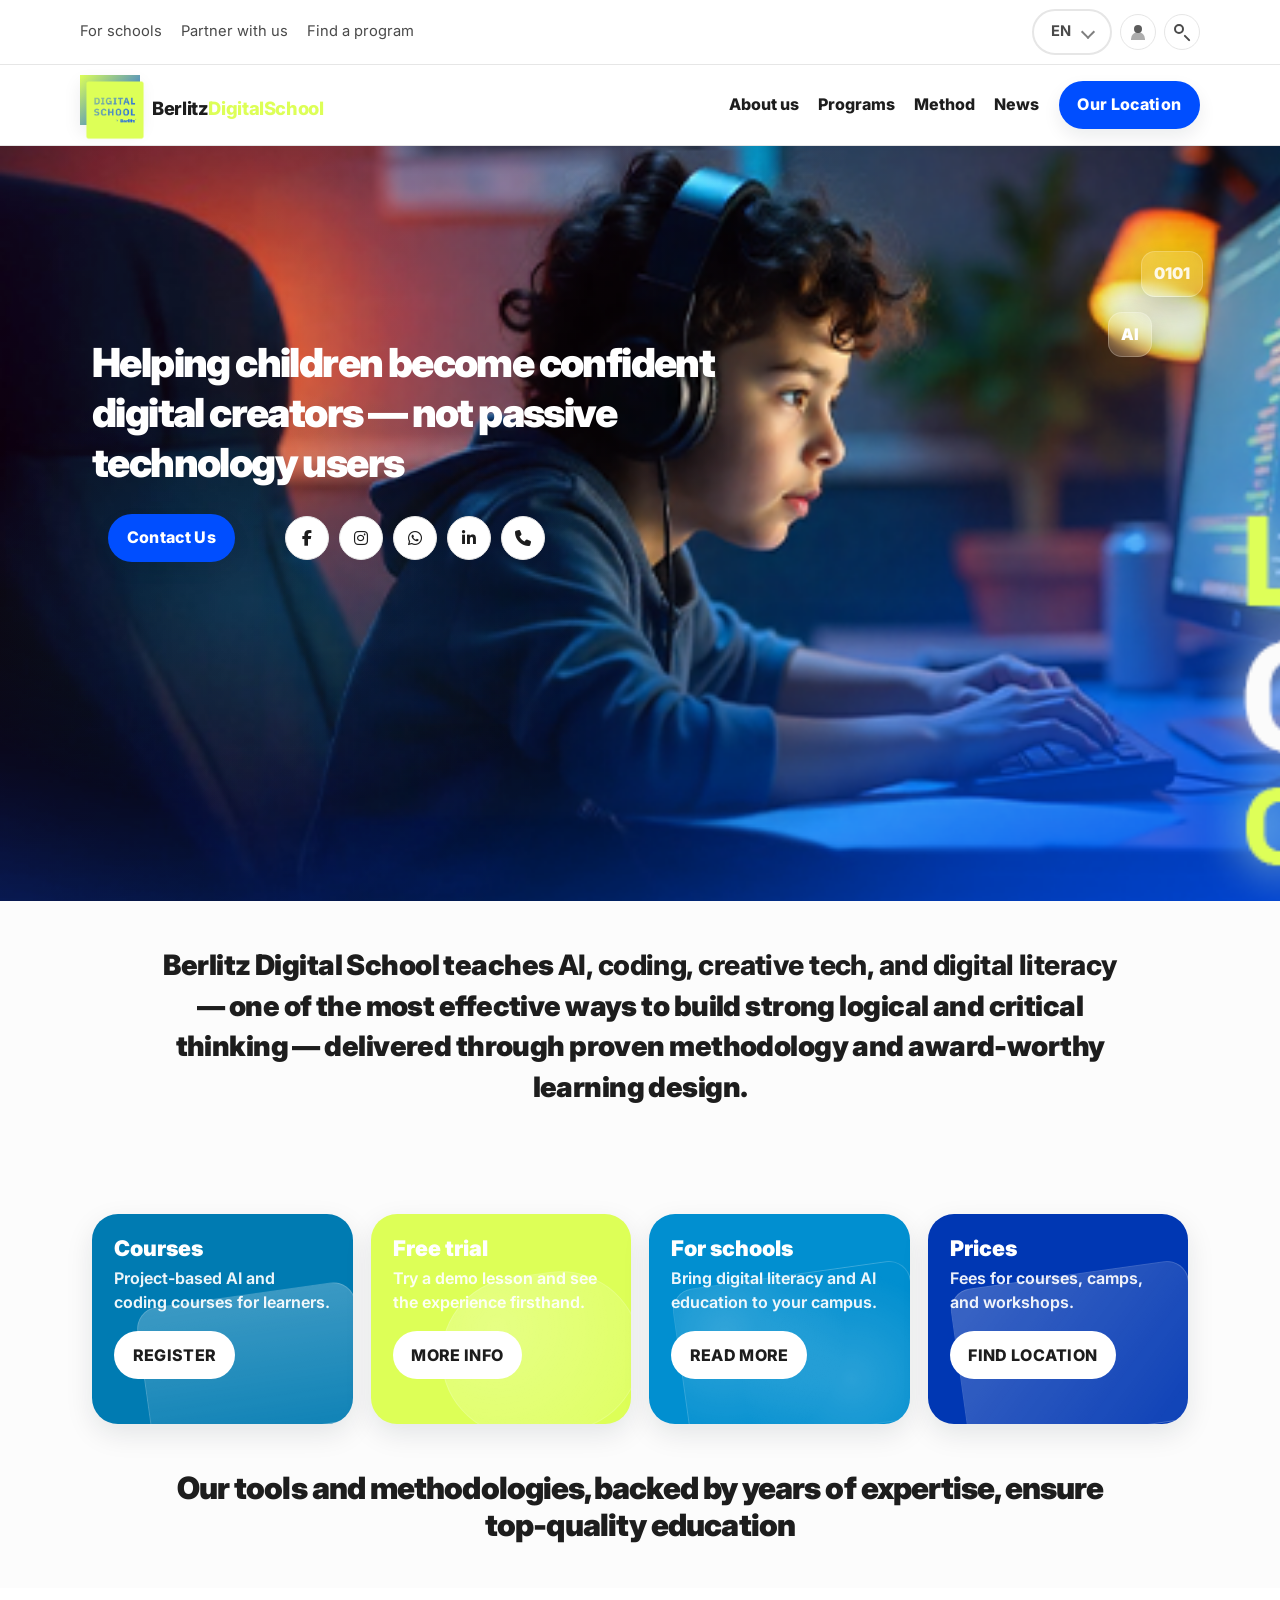
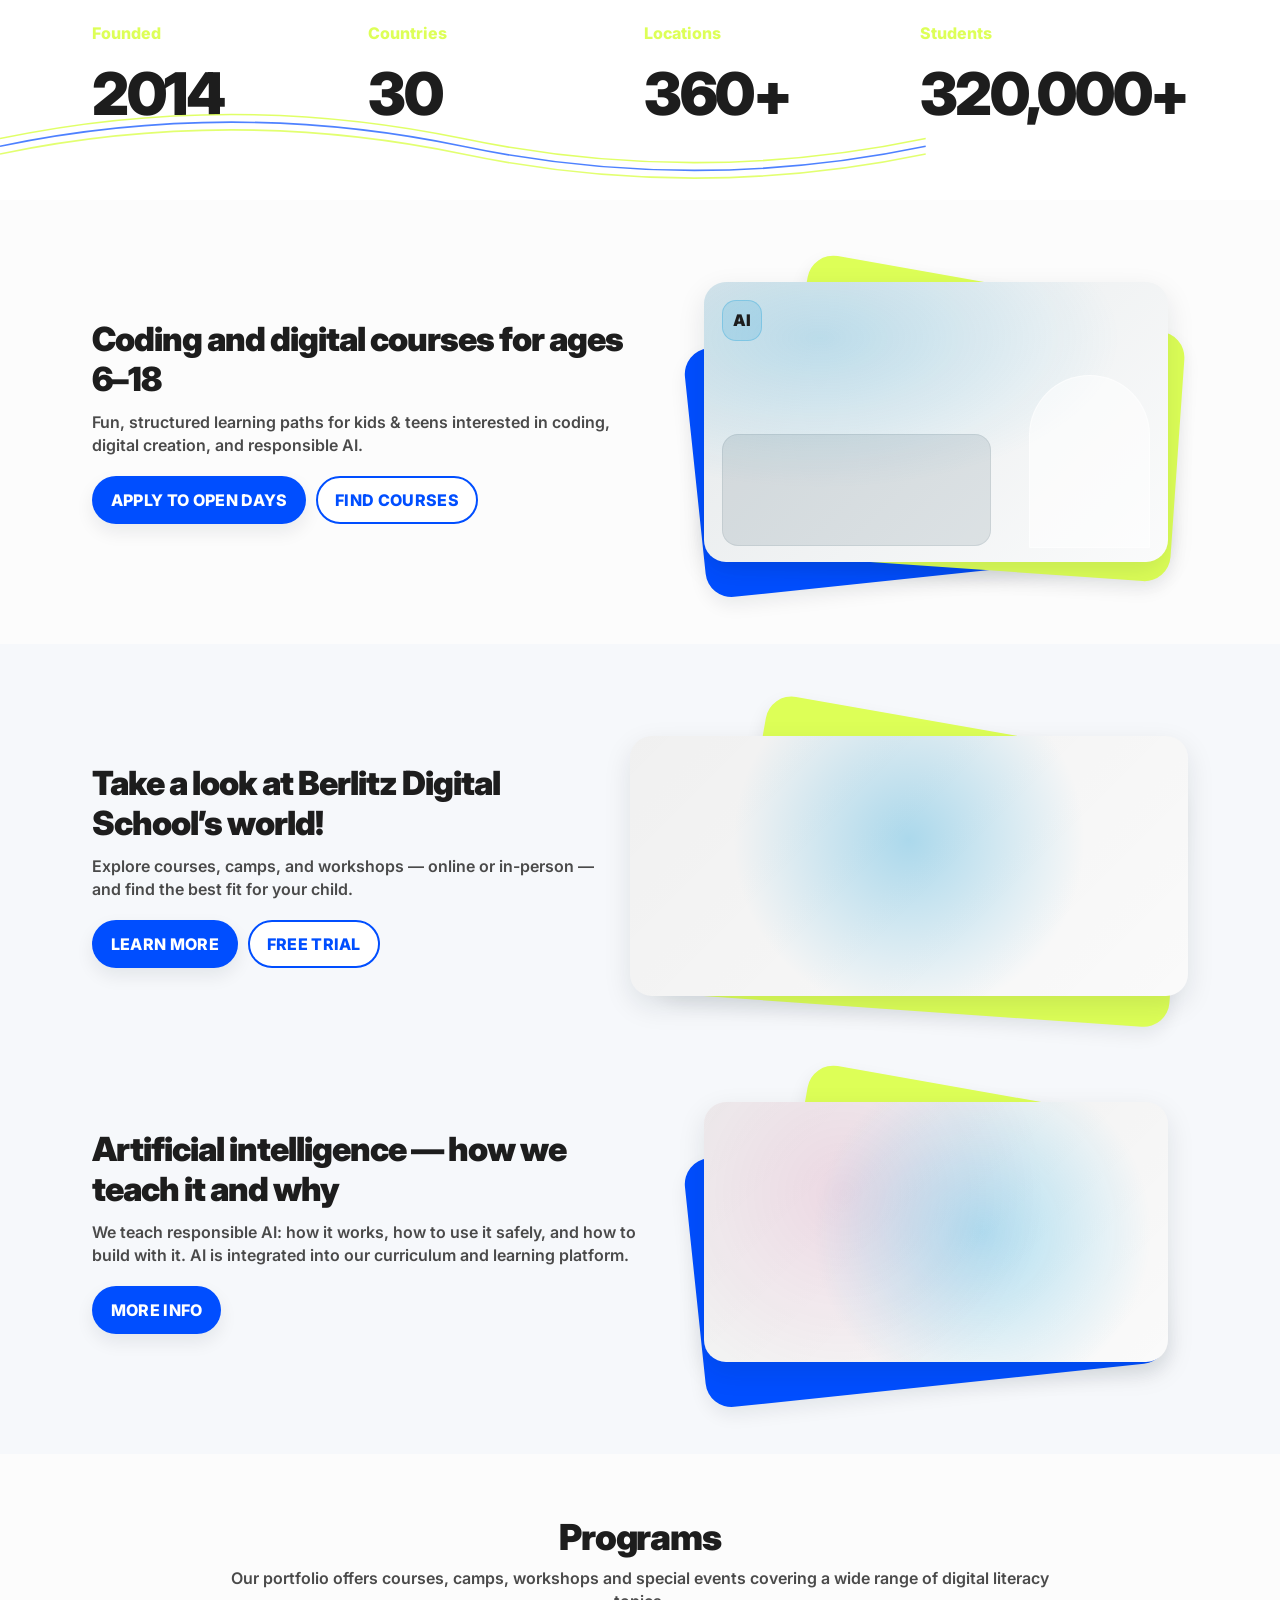
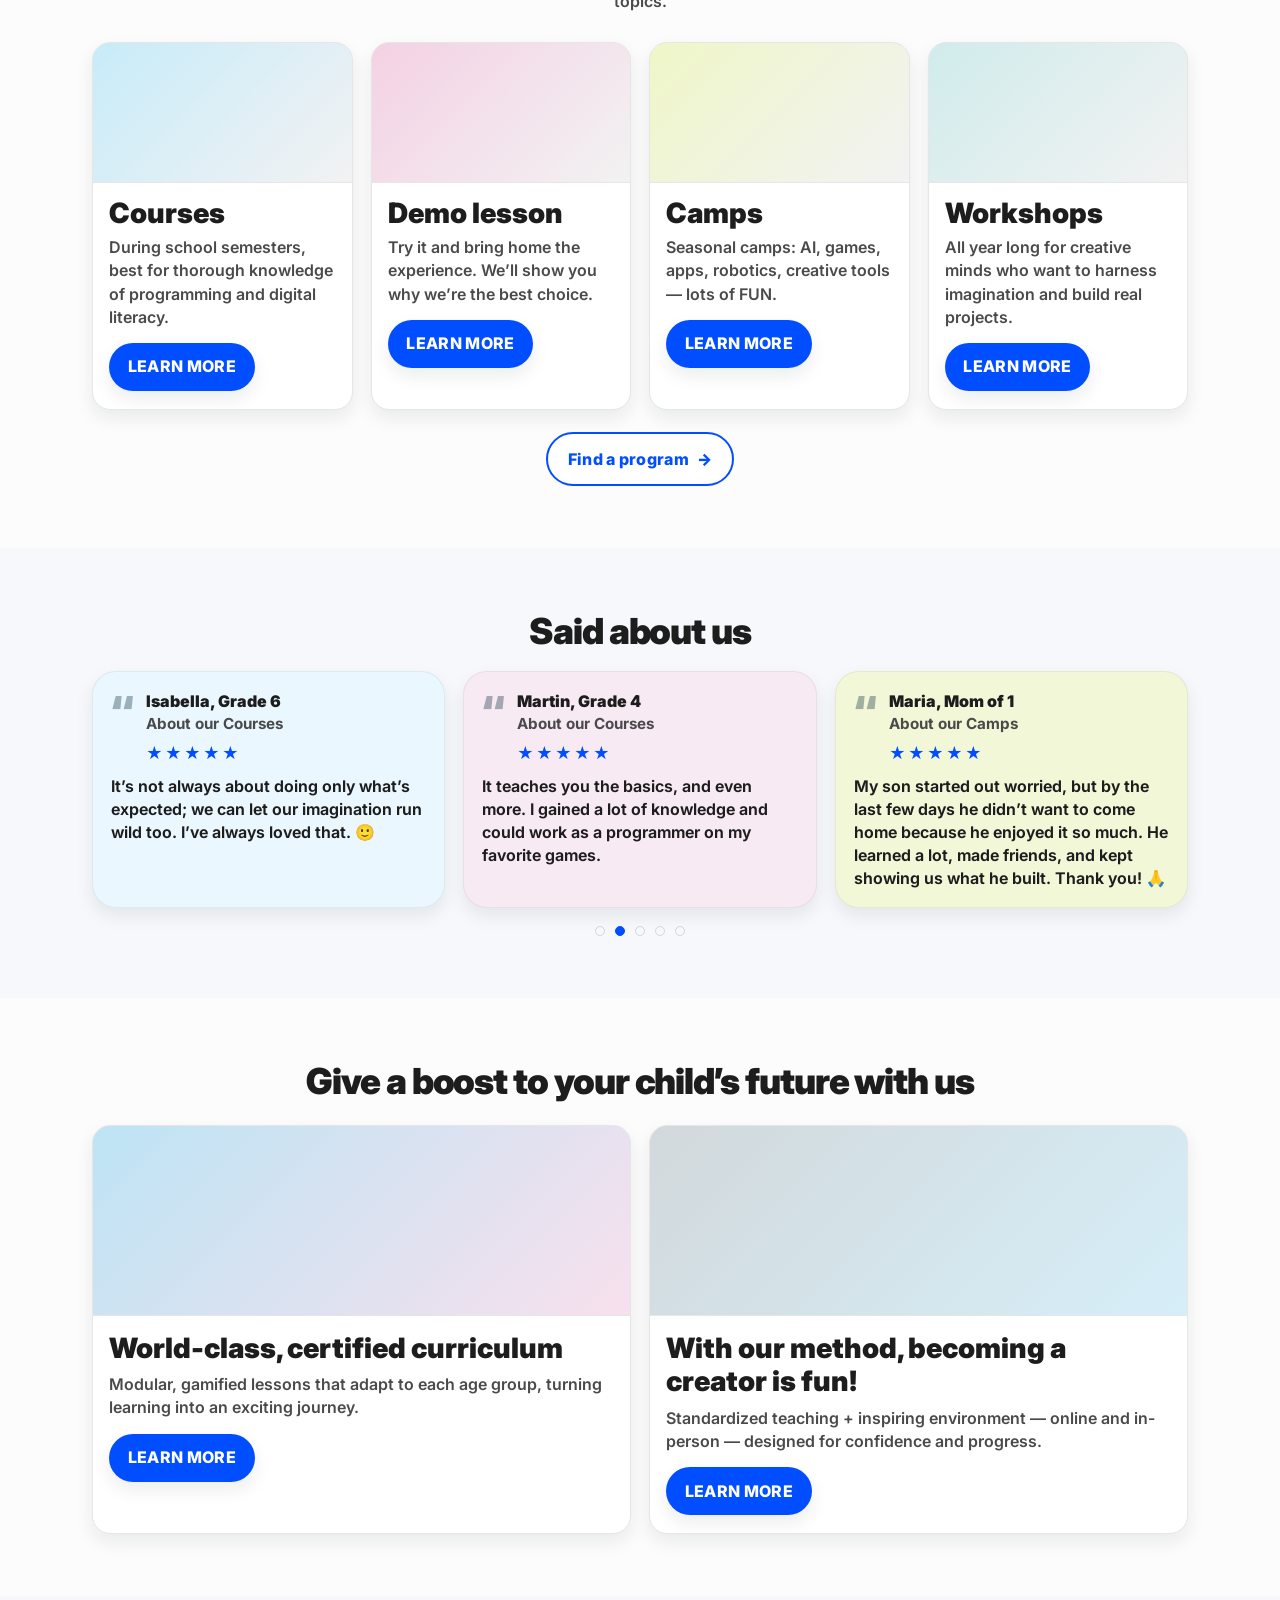
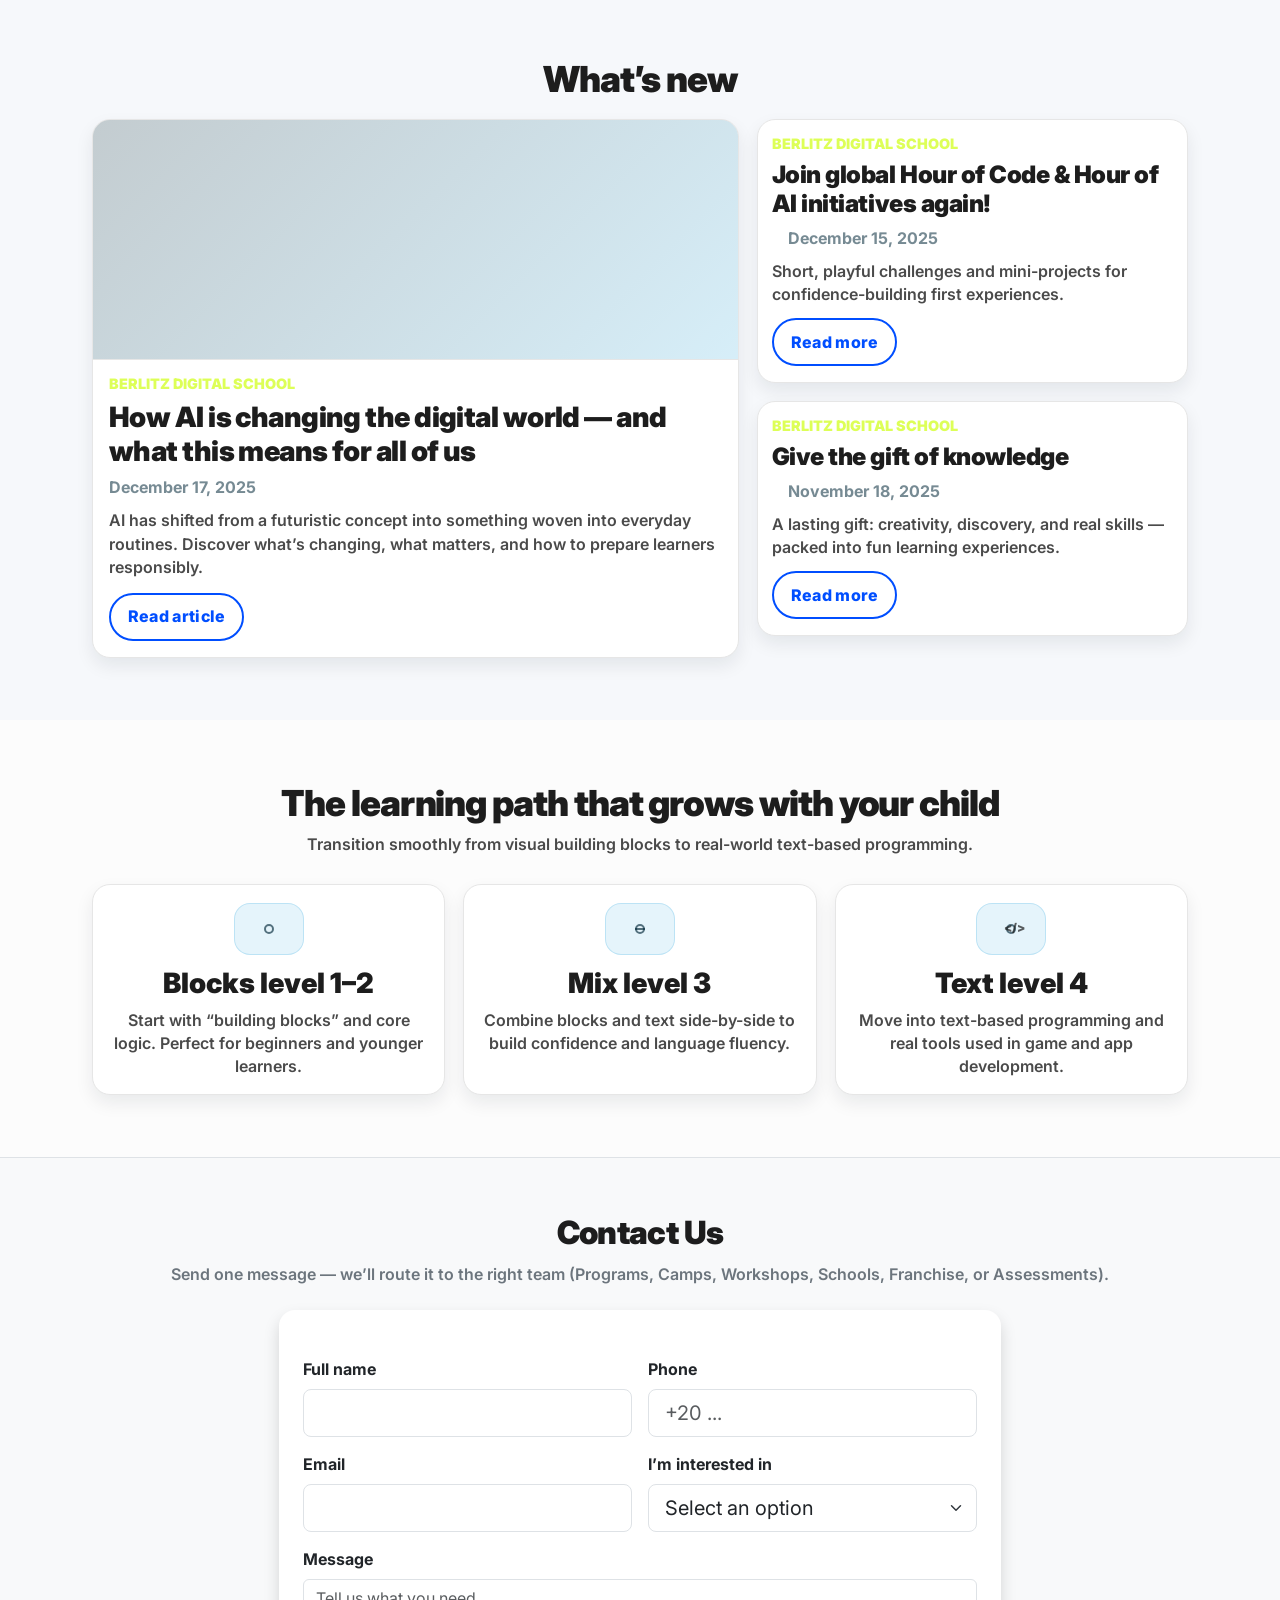
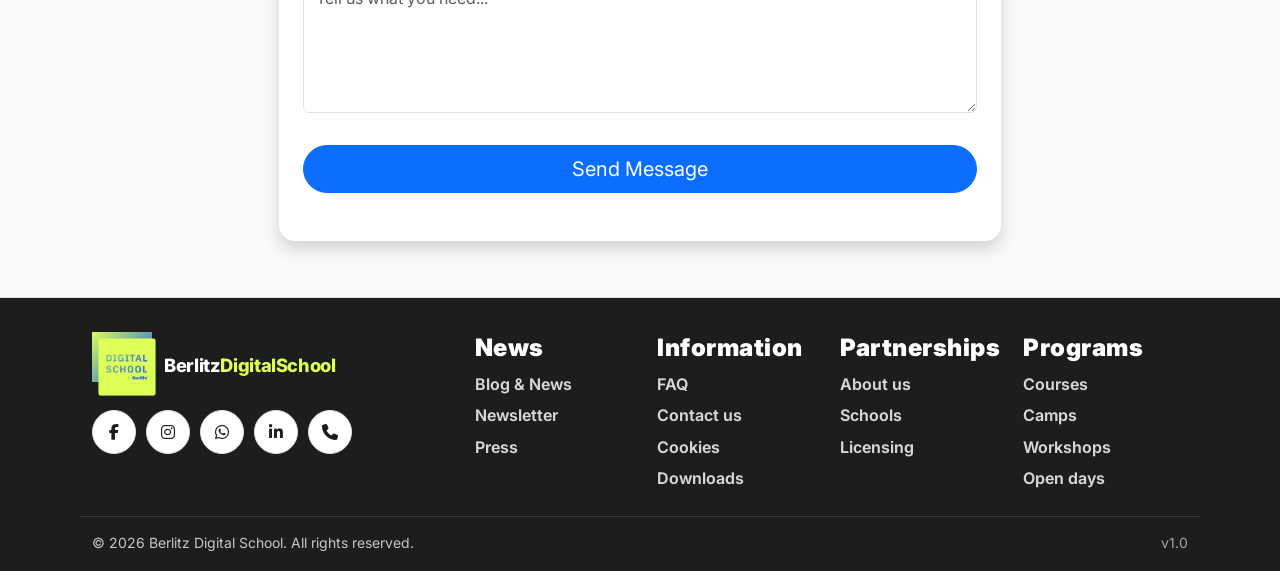
==== index.html @ 29db498a "intial files first release" ====
<!doctype html>
<html lang="en">

  <head>
    <meta charset="utf-8" />
    <meta name="viewport" content="width=device-width, initial-scale=1" />
    <title>Berlitz Digital School</title>
    <meta name="description"
      content="Berlitz Digital School — build future-ready digital skills with confidence." />
    <link rel="shortcut icon"
      href="media/images/Berlitz_DigitalSchool_Franchise_Logo_Yellow_Cutout_RGB.png"
      type="image/x-icon">
    <!-- Optional font (swap/remove if you use your own brand font) -->
    <link rel="preconnect" href="https://fonts.googleapis.com">
    <link rel="preconnect" href="https://fonts.gstatic.com" crossorigin>
    <link
      href="https://fonts.googleapis.com/css2?family=Inter:wght@400;600;700;800;900&display=swap"
      rel="stylesheet">
    <link rel="stylesheet" href="css/bootstrap.min.css">
    <link rel="stylesheet" href="css/all.min.css" />
    <link rel="stylesheet" href="css/styles.css" />
  </head>

  <body>
    <!-- Top utility bar -->
    <div class="topbar">
      <div class="container topbar__inner">
        <div class="topbar__left">
          <a href="#" class="topbar__link">For schools</a>
          <a href="#" class="topbar__link">Partner with us</a>
          <a href="#" class="topbar__link">Find a program</a>
        </div>

        <div class="topbar__right">
          <button class="pill pill--ghost" type="button"
            aria-label="Select language">
            EN
            <span class="chev" aria-hidden="true"></span>
          </button>
          <a class="topbar__icon" href="#" aria-label="Account">
            <span class="icon icon-user" aria-hidden="true"></span>
          </a>
          <a class="topbar__icon" href="#" aria-label="Search">
            <span class="icon icon-search" aria-hidden="true"></span>
          </a>
        </div>
      </div>
    </div>

    <!-- Main header -->
    <header class="header">
      <div class="container header__inner">
        <a class="brand" href="#" aria-label="Berlitz Digital School Home">
          <span class="brand__mark" aria-hidden="true"> <img
              src="media/images/Berlitz_DigitalSchool_Franchise_Logo_Yellow_Cutout_RGB.png"
              alt></span>
          <h1> <span class="brand__name">Berlitz<span
                class="brand__name--accent">DigitalSchool</span></span></h1>
        </a>

        <!-- Mobile nav toggle (CSS-only) -->
        <input class="nav-toggle" type="checkbox" id="nav-toggle" />
        <label class="nav-burger" for="nav-toggle" aria-label="Open menu">
          <span></span><span></span><span></span>
        </label>

        <nav class="nav" aria-label="Primary navigation">
          <a class="nav__link" href="#about">About us</a>
          <a class="nav__link" href="#programs">Programs</a>
          <a class="nav__link" href="#method">Method</a>
          <a class="nav__link" href="#news">News</a>
          <a class="pill pill--primary" target="_blank"
            href="https://maps.app.goo.gl/1vDeKZDfzDRsUp1y6">Our Location</a>
        </nav>
      </div>
    </header>

    <main>
      <!-- Hero -->
      <section class="hero" id="top">
        <div class="container hero__inner ">
          <div class="hero__content py-lg-4">
            <h2 class="hero__title mt-lg-5">Helping children become confident digital
              creators — not passive technology users</h2>
            <div class="d-flex align-items-center p-3">

              <div class="hero-contact__right ">
                <a class="pill pill--primary" href="#contact"
                  id="contactBtn">Contact Us</a>

                <div class="hero-contact__social m-0" aria-label="Social links">

                  <a class="social-btn"
                    href="https://www.facebook.com/dsbyberlitz" target="_blank"
                    rel="noopener"
                    aria-label="Facebook">
                    <i class="fa-brands fa-facebook-f" aria-hidden="true"></i>
                  </a>

                  <a class="social-btn"
                    href="https://www.instagram.com/dsbyberlitz" target="_blank"
                    rel="noopener"
                    aria-label="Instagram">
                    <i class="fa-brands fa-instagram" aria-hidden="true"></i>
                  </a>

                  <a class="social-btn" href="https://wa.me/#" target="_blank"
                    rel="noopener" aria-label="WhatsApp">
                    <i class="fa-brands fa-whatsapp" aria-hidden="true"></i>
                  </a>

                  <a class="social-btn"
                    href="https://www.linkedin.com/company/digital-school-by-berlitz"
                    target="_blank"
                    rel="noopener" aria-label="LinkedIn">
                    <i class="fa-brands fa-linkedin-in" aria-hidden="true"></i>
                  </a>

                  <a class="social-btn" href="tel:#" target="_blank"
                    rel="noopener" aria-label="phone">
                    <i class="fa-solid fa-phone" aria-hidden="true"></i>
                  </a>
                </div>

              </div>
            </div>
          </div>

        </div>
      </div>

      <!-- Decorative floating badges (optional) -->
      <div class="hero__badge hero__badge--one" aria-hidden="true">AI</div>
      <div class="hero__badge hero__badge--two" aria-hidden="true">0101</div>
    </section>

    <!-- Intro statement -->
    <section class="section section--tight">
      <div class="container">
        <p class="lead">
          Berlitz Digital School teaches <strong>AI, coding, creative tech,
            and digital literacy</strong> —
          one of the most effective ways to build strong logical and critical
          thinking —
          delivered through proven methodology and award-worthy learning
          design.
        </p>
      </div>
    </section>

    <!-- 4 CTA cards -->
    <section class="section section--tight">
      <div class="container">
        <div class="cta-grid">
          <article class="cta-card cta-card--blue">
            <h3>Courses</h3>
            <p>Project-based AI and coding courses for learners.</p>
            <a class="pill pill--white" href="#">REGISTER</a>
            <div class="cta-card__art" aria-hidden="true">
              <div class="art art--laptop"></div>
            </div>
          </article>

          <article class="cta-card cta-card--magenta">
            <h3>Free trial</h3>
            <p>Try a demo lesson and see the experience firsthand.</p>
            <a class="pill pill--white" href="#">MORE INFO</a>
            <div class="cta-card__art" aria-hidden="true">
              <div class="art art--spark"></div>
            </div>
          </article>

          <article class="cta-card cta-card--cyan">
            <h3>For schools</h3>
            <p>Bring digital literacy and AI education to your campus.</p>
            <a class="pill pill--white" href="#">READ MORE</a>
            <div class="cta-card__art" aria-hidden="true">
              <div class="art art--map"></div>
            </div>
          </article>

          <article class="cta-card cta-card--teal">
            <h3>Prices</h3>
            <p>Fees for courses, camps, and workshops.</p>
            <a class="pill pill--white" href="#">FIND LOCATION</a>
            <div class="cta-card__art" aria-hidden="true">
              <div class="art art--money"></div>
            </div>
          </article>
        </div>

        <h2 class="section-title">
          Our tools and methodologies, backed by years of expertise,
          ensure top-quality education
        </h2>
      </div>
    </section>

    <!-- Stats -->
    <section class="stats">
      <div class="container stats__inner">
        <div class="stat">
          <div class="stat__label">Founded</div>
          <div class="stat__value">2014</div>
        </div>
        <div class="stat">
          <div class="stat__label">Countries</div>
          <div class="stat__value">30</div>
        </div>
        <div class="stat">
          <div class="stat__label">Locations</div>
          <div class="stat__value">360+</div>
        </div>
        <div class="stat">
          <div class="stat__label">Students</div>
          <div class="stat__value">320,000+</div>
        </div>
      </div>

      <!-- Decorative wave line -->
      <svg class="stats__wave" viewBox="0 0 1440 140" preserveAspectRatio="none"
        aria-hidden="true">
        <path d="M0,60 C240,10 480,10 720,60 C960,110 1200,110 1440,60" />
        <path d="M0,72 C240,22 480,22 720,72 C960,122 1200,122 1440,72" />
        <path d="M0,84 C240,34 480,34 720,84 C960,134 1200,134 1440,84" />
      </svg>
    </section>

    <!-- Feature 1 -->
    <section class="section">
      <div class="container split" id="about">
        <div class="split__text">
          <h2>Coding and digital courses for ages 6–18</h2>
          <p>
            Fun, structured learning paths for kids & teens interested in
            coding, digital creation,
            and responsible AI.
          </p>
          <div class="btn-row">
            <a class="pill pill--primary" href="#">APPLY TO OPEN DAYS</a>
            <a class="pill pill--outline" href="#">FIND COURSES</a>
          </div>
        </div>

        <div class="split__media">
          <div class="shape-stack">
            <div class="shape shape--a"></div>
            <div class="shape shape--b"></div>
            <div class="shape shape--c"></div>
            <div class="media-card">
              <div class="media-card__mock">
                <div class="mock__tag">AI</div>
                <div class="mock__screen"></div>
                <div class="mock__person"></div>
              </div>
            </div>
          </div>
        </div>
      </div>
    </section>

    <!-- Feature 2 -->
    <section class="section section--alt">
      <div class="container split split--reverse">
        <div class="split__text">
          <h2>Take a look at Berlitz Digital School’s world!</h2>
          <p>
            Explore courses, camps, and workshops — online or in-person — and
            find the best fit for your
            child.
          </p>
          <div class="btn-row">
            <a class="pill pill--primary" href="#">LEARN MORE</a>
            <a class="pill pill--outline" href="#">FREE TRIAL</a>
          </div>
        </div>

        <div class="split__media">
          <div class="shape-stack">
            <div class="shape shape--b"></div>
            <div class="shape shape--c"></div>
            <div class="media-card media-card--wide">
              <div class="media-card__mock media-card__mock--globe"></div>
            </div>
          </div>
        </div>
      </div>

      <div class="container split split--gap">
        <div class="split__text">
          <h2>Artificial intelligence — how we teach it and why</h2>
          <p>
            We teach responsible AI: how it works, how to use it safely, and
            how to build with it.
            AI is integrated into our curriculum and learning platform.
          </p>
          <a class="pill pill--primary" href="#">MORE INFO</a>
        </div>

        <div class="split__media">
          <div class="shape-stack">
            <div class="shape shape--a"></div>
            <div class="shape shape--c"></div>
            <div class="media-card">
              <div class="media-card__mock media-card__mock--chip"></div>
            </div>
          </div>
        </div>
      </div>
    </section>

    <!-- Programs -->
    <section class="section" id="programs">
      <div class="container">
        <h2 class="center-title">Programs</h2>
        <p class="center-subtitle">
          Our portfolio offers courses, camps, workshops and special events
          covering a wide range of digital
          literacy topics.
        </p>

        <div class="program-grid">
          <article class="program-card">
            <div class="program-card__img program-card__img--courses"
              aria-hidden="true"></div>
            <h3>Courses</h3>
            <p>During school semesters, best for thorough knowledge of
              programming and digital literacy.</p>
            <a class="pill pill--primary" href="#">LEARN MORE</a>
          </article>

          <article class="program-card">
            <div class="program-card__img program-card__img--demo"
              aria-hidden="true"></div>
            <h3>Demo lesson</h3>
            <p>Try it and bring home the experience. We’ll show you why we’re
              the best choice.</p>
            <a class="pill pill--primary" href="#">LEARN MORE</a>
          </article>

          <article class="program-card">
            <div class="program-card__img program-card__img--camps"
              aria-hidden="true"></div>
            <h3>Camps</h3>
            <p>Seasonal camps: AI, games, apps, robotics, creative tools —
              lots of FUN.</p>
            <a class="pill pill--primary" href="#">LEARN MORE</a>
          </article>

          <article class="program-card">
            <div class="program-card__img program-card__img--workshops"
              aria-hidden="true"></div>
            <h3>Workshops</h3>
            <p>All year long for creative minds who want to harness
              imagination and build real projects.</p>
            <a class="pill pill--primary" href="#">LEARN MORE</a>
          </article>
        </div>

        <div class="center-actions">
          <a class="pill pill--outline pill--lg" href="#">Find a program <span
              class="arrow"
              aria-hidden="true">→</span></a>
        </div>
      </div>
    </section>

    <!-- Testimonials -->
    <section class="section section--alt">
      <div class="container">
        <h2 class="center-title">Said about us</h2>

        <div class="testimonial-grid">
          <article class="testimonial testimonial--sky">
            <div class="testimonial__top">
              <div class="quote" aria-hidden="true">“</div>
              <div>
                <div class="testimonial__name">Isabella, Grade 6</div>
                <div class="testimonial__meta">About our Courses</div>
                <div class="stars" aria-label="5 out of 5 stars">
                  ★★★★★
                </div>
              </div>
            </div>
            <p>
              It’s not always about doing only what’s expected; we can let our
              imagination run wild too.
              I’ve always loved that. 🙂
            </p>
          </article>

          <article class="testimonial testimonial--pink">
            <div class="testimonial__top">
              <div class="quote" aria-hidden="true">“</div>
              <div>
                <div class="testimonial__name">Martin, Grade 4</div>
                <div class="testimonial__meta">About our Courses</div>
                <div class="stars" aria-label="5 out of 5 stars">
                  ★★★★★
                </div>
              </div>
            </div>
            <p>
              It teaches you the basics, and even more. I gained a lot of
              knowledge and could work as a
              programmer
              on my favorite games.
            </p>
          </article>

          <article class="testimonial testimonial--lime">
            <div class="testimonial__top">
              <div class="quote" aria-hidden="true">“</div>
              <div>
                <div class="testimonial__name">Maria, Mom of 1</div>
                <div class="testimonial__meta">About our Camps</div>
                <div class="stars" aria-label="5 out of 5 stars">
                  ★★★★★
                </div>
              </div>
            </div>
            <p>
              My son started out worried, but by the last few days he didn’t
              want to come home because he
              enjoyed it so much.
              He learned a lot, made friends, and kept showing us what he
              built. Thank you! 🙏
            </p>
          </article>
        </div>

        <div class="dots" aria-hidden="true">
          <span></span><span
            class="is-active"></span><span></span><span></span><span></span>
        </div>
      </div>
    </section>

    <!-- Boost section -->
    <section class="section">
      <div class="container">
        <h2 class="center-title">Give a boost to your child’s future with
          us</h2>

        <div class="boost-grid">
          <article class="boost">
            <div class="boost__img boost__img--cert" aria-hidden="true"></div>
            <div class="boost__body">
              <h3>World-class, certified curriculum</h3>
              <p>
                Modular, gamified lessons that adapt to each age group,
                turning learning into an
                exciting journey.
              </p>
              <a class="pill pill--primary" href="#">LEARN MORE</a>
            </div>
          </article>

          <article class="boost">
            <div class="boost__img boost__img--method" aria-hidden="true"></div>
            <div class="boost__body">
              <h3>With our method, becoming a creator is fun!</h3>
              <p>
                Standardized teaching + inspiring environment — online and
                in-person — designed for
                confidence and progress.
              </p>
              <a class="pill pill--primary" href="#">LEARN MORE</a>
            </div>
          </article>
        </div>
      </div>
    </section>

    <!-- What's new -->
    <section class="section section--alt" id="news">
      <div class="container">
        <h2 class="center-title">What’s new</h2>

        <div class="news-grid">
          <article class="news-main">
            <div class="news-main__img" aria-hidden="true"></div>
            <div class="news-main__tag">BERLITZ DIGITAL SCHOOL</div>
            <h3>How AI is changing the digital world — and what this means for
              all of us</h3>
            <div class="news-date">December 17, 2025</div>
            <p>
              AI has shifted from a futuristic concept into something woven
              into everyday routines.
              Discover what’s changing, what matters, and how to prepare
              learners responsibly.
            </p>
            <a class="pill pill--outline" href="#">Read article</a>
          </article>

          <div class="news-side">
            <article class="news-mini">
              <div class="news-mini__tag">BERLITZ DIGITAL SCHOOL</div>
              <h4>Join global Hour of Code & Hour of AI initiatives
                again!</h4>
              <div class="news-date">December 15, 2025</div>
              <p>
                Short, playful challenges and mini-projects for
                confidence-building first experiences.
              </p>
              <a class="pill pill--outline" href="#">Read more</a>
            </article>

            <article class="news-mini">
              <div class="news-mini__tag">BERLITZ DIGITAL SCHOOL</div>
              <h4>Give the gift of knowledge</h4>
              <div class="news-date">November 18, 2025</div>
              <p>
                A lasting gift: creativity, discovery, and real skills —
                packed into fun learning
                experiences.
              </p>
              <a class="pill pill--outline" href="#">Read more</a>
            </article>
          </div>
        </div>
      </div>
    </section>

    <!-- Method levels -->
    <section class="section" id="method">
      <div class="container">
        <h2 class="center-title">The learning path that grows with your
          child</h2>
        <p class="center-subtitle">
          Transition smoothly from visual building blocks to real-world
          text-based programming.
        </p>

        <div class="levels">
          <article class="level">
            <div class="level__icon" aria-hidden="true">
              <span class="icon icon-blocks"></span>
            </div>
            <h3>Blocks level 1–2</h3>
            <p>
              Start with “building blocks” and core logic. Perfect for
              beginners and younger learners.
            </p>
          </article>

          <article class="level">
            <div class="level__icon" aria-hidden="true">
              <span class="icon icon-mix"></span>
            </div>
            <h3>Mix level 3</h3>
            <p>
              Combine blocks and text side-by-side to build confidence and
              language fluency.
            </p>
          </article>

          <article class="level">
            <div class="level__icon" aria-hidden="true">
              <span class="icon icon-code"></span>
            </div>
            <h3>Text level 4</h3>
            <p>
              Move into text-based programming and real tools used in game and
              app development.
            </p>
          </article>
        </div>
      </div>
    </section>

    <!-- contact form -->
    <section id="contact" class="newsletter py-5 bg-light border-top">
      <div class="container py-2">
        <div class="text-center mb-4">
          <h2 class="fw-black">Contact Us</h2>
          <p class="text-secondary fw-semibold mb-0">
            Send one message — we’ll route it to the right team (Programs,
            Camps, Workshops, Schools, Franchise, or Assessments).
          </p>
        </div>

        <div class="row justify-content-center">
          <div class="col-lg-8">
            <div class="card border-0 shadow rounded-4">
              <div class="card-body  px-md-4 py-md-5">
                <form action="#" method="post" >
                  <div class="row g-3">
                    <div class="col-md-6">
                      <label class="form-label fw-bold" for="fullName">Full
                        name</label>
                      <input class="form-control form-control-lg" id="fullName"
                        name="fullName" type="text" required>
                    </div>

                    <div class="col-md-6">
                      <label class="form-label fw-bold"
                        for="phone">Phone</label>
                      <input class="form-control form-control-lg" id="phone"
                        name="phone" type="tel" placeholder="+20 ..." required>
                    </div>

                    <div class="col-md-6">
                      <label class="form-label fw-bold"
                        for="email">Email</label>
                      <input class="form-control form-control-lg" id="email"
                        name="email" type="email" required>
                    </div>

                    <div class="col-md-6">
                      <label class="form-label fw-bold" for="topic">I’m
                        interested in</label>
                      <select class="form-select form-select-lg" id="topic"
                        name="topic" required>
                        <option value selected disabled>Select an
                          option</option>
                        <option>Book a Free Demo Lesson</option>
                        <option>Placement Assessment</option>
                        <option>Courses</option>
                        <option>Camps</option>
                        <option>Workshops</option>
                        <option>Houses Platform</option>
                        <option>School Partnerships</option>
                        <option>Franchise</option>
                        <option>Other</option>
                      </select>
                    </div>

                    <div class="col-12">
                      <label class="form-label fw-bold"
                        for="message">Message</label>
                      <textarea class="form-control" id="message" name="message"
                        rows="5" placeholder="Tell us what you need..."
                        required></textarea>
                    </div>

                    <div class="col-12">
                      <button
                        class="btn btn-primary btn-lg rounded-pill px-5 fw-black w-100 mt-3"
                        type="submit">
                        Send Message
                      </button>
                    </div>
                  </div>
                </form>
              </div>

            </main>

            <!-- Footer -->
            <footer class="footer">
              <div class="container footer__inner">
                <div class="footer__brand">
                  <a class="brand" href="#"
                    aria-label="Berlitz Digital School Home">
                    <span class="brand__mark" aria-hidden="true"> <img
                        src="media/images/Berlitz_DigitalSchool_Franchise_Logo_Yellow_Cutout_RGB.png"
                        alt></span>
                    <h1> <span class="brand__name">Berlitz<span
                          class="brand__name--accent">DigitalSchool</span></span></h1>
                  </a>
                  <div class="hero-contact__social" aria-label="Social links">

                    <a class="social-btn"
                      href="https://www.facebook.com/dsbyberlitz"
                      target="_blank" rel="noopener"
                      aria-label="Facebook">
                      <i class="fa-brands fa-facebook-f" aria-hidden="true"></i>
                    </a>

                    <a class="social-btn"
                      href="https://www.instagram.com/dsbyberlitz"
                      target="_blank" rel="noopener"
                      aria-label="Instagram">
                      <i class="fa-brands fa-instagram" aria-hidden="true"></i>
                    </a>

                    <a class="social-btn" href="https://wa.me/#" target="_blank"
                      rel="noopener" aria-label="WhatsApp">
                      <i class="fa-brands fa-whatsapp" aria-hidden="true"></i>
                    </a>

                    <a class="social-btn"
                      href="https://www.linkedin.com/company/digital-school-by-berlitz"
                      target="_blank"
                      rel="noopener" aria-label="LinkedIn">
                      <i class="fa-brands fa-linkedin-in"
                        aria-hidden="true"></i>
                    </a>

                    <a class="social-btn" href="tel:#" target="_blank"
                      rel="noopener" aria-label="phone">
                      <i class="fa-solid fa-phone" aria-hidden="true"></i>
                    </a>
                  </div>

                </div>

                <div class="footer__cols">
                  <div class="footer-col">
                    <h4>News</h4>
                    <a href="#">Blog & News</a>
                    <a href="#">Newsletter</a>
                    <a href="#">Press</a>
                  </div>

                  <div class="footer-col">
                    <h4>Information</h4>
                    <a href="#">FAQ</a>
                    <a href="#">Contact us</a>
                    <a href="#">Cookies</a>
                    <a href="#">Downloads</a>
                  </div>

                  <div class="footer-col">
                    <h4>Partnerships</h4>
                    <a href="#">About us</a>
                    <a href="#">Schools</a>
                    <a href="#">Licensing</a>
                  </div>

                  <div class="footer-col">
                    <h4>Programs</h4>
                    <a href="#">Courses</a>
                    <a href="#">Camps</a>
                    <a href="#">Workshops</a>
                    <a href="#">Open days</a>
                  </div>
                </div>
              </div>

              <div class="container footer__bottom">
                <small>© <span id="year">2026</span> Berlitz Digital School. All
                  rights
                  reserved.</small>
                <small class="muted">v1.0</small>
              </div>
            </footer>

            <script>
    // optional: auto year
    document.getElementById('year').textContent = new Date().getFullYear();
  </script>
          </body>

        </html>
---- css/styles.css ----
/* =========================
   Base / Theme
========================= */
:root{

  /* Core */
  --bg: #FCFCFC;         /* Powder */
  --ink: #1D1D1D;        /* Charcoal (main text) */
  --muted: #4a4a4a;      /* slightly lighter charcoal */
  --line: #e6e6e6;

  /* Berlitz brand */
  --primary: #004EFF;    /* Berlitz Blue */
  --navy: #1D1D1D;       /* Charcoal (used in your template as “navy”) */

  /* Secondary accents (use Berlitz Yellow + blue shades) */
  --magenta: #DDFF57;    /* Berlitz Yellow (template uses magenta as a loud accent) */
  --cyan: #2F6BFF;       /* lighter blue tint */
  --teal: #0037B3;       /* deeper blue shade */
  --lime: #DDFF57;       /* Berlitz Yellow */
  
  --radius: 18px;
  --radius-lg: 26px;

  --shadow: 0 10px 28px rgba(2, 30, 44, .10);
  --shadow-soft: 0 8px 18px rgba(2, 30, 44, .08);

  --container: 1120px;

  --font: "Inter", system-ui, -apple-system, Segoe UI, Roboto, Helvetica, Arial, sans-serif;
}

*{ box-sizing: border-box; }
html,body{ height:100%; }
body{
  margin:0;
  font-family: var(--font);
  color: var(--ink);
  background: var(--bg);
  line-height: 1.45;
}

a{ color: inherit; text-decoration: none; }
img{ max-width: 100%; display: block; }
strong{ font-weight: 800; }
h1{font-weight: 800;}

.container{
  width: min(var(--container), calc(100% - 40px));
  margin: 0 auto;
}

.sr-only{
  position:absolute !important;
  width:1px;height:1px;
  padding:0;margin:-1px;
  overflow:hidden;clip:rect(0,0,0,0);
  white-space:nowrap;border:0;
}

/* =========================
   Pills / Buttons
========================= */
.pill{
  display:inline-flex;
  align-items:center;
  gap:.5rem;
  padding: .65rem 1.05rem;
  border-radius: 999px;
  border: 2px solid transparent;
  font-weight: 800;
  letter-spacing: .02em;
  cursor: pointer;
  transition: transform .08s ease, box-shadow .2s ease, background .2s ease, border-color .2s ease;
  user-select: none;
  white-space: nowrap;
}
.pill:active{ transform: translateY(1px); }

.pill--primary{
  background: var(--primary);
  color: #fff;
  box-shadow: var(--shadow-soft);
}
.pill--primary:hover{ box-shadow: var(--shadow); }

.pill--outline{
  background: #fff;
  border-color: var(--primary);
  color: var(--primary);
}
.pill--outline:hover{
  background: rgba(0, 150, 214, .06);
}

.pill--white{
  background: #fff;
  color: var(--navy);
  border-color: rgba(255,255,255,.0);
}

.pill--ghost{
  background: transparent;
  border-color: var(--line);
  color: var(--muted);
  font-weight: 700;
}

.pill--lg{ padding: .85rem 1.25rem; }

.arrow{ font-weight: 900; }

/* =========================
   Topbar + Header
========================= */
.topbar{
  border-bottom: 1px solid var(--line);
  background: #fff;
}
.topbar__inner{
  display:flex;
  justify-content: space-between;
  align-items:center;
  gap: 1rem;
  padding: .55rem 0;
  font-size: .92rem;
}
.topbar__left{
  display:flex;
  gap: 1.2rem;
  flex-wrap: wrap;
}
.topbar__link{ color: var(--muted); }
.topbar__link:hover{ color: var(--ink); }

.topbar__right{
  display:flex;
  align-items:center;
  gap: .5rem;
}
.topbar__icon{
  display:inline-flex;
  width: 36px; height: 36px;
  border: 1px solid var(--line);
  border-radius: 999px;
  align-items:center;
  justify-content:center;
  color: var(--muted);
}

.header{
  position: sticky;
  top: 0;
  z-index: 10;
  background: #fff;
  border-bottom: 1px solid var(--line);
}
.header__inner{
  display:flex;
  align-items:center;
  justify-content: space-between;
  padding: 0.75rem 0;
  gap: 1rem;
}

.brand{
  display:flex;
  align-items:center;
  gap: .75rem;
  font-weight: 900;
}
.brand__mark{
  width: 60px; height: 50px;
  /* border-radius: 8px; */
  background: linear-gradient(135deg, var(--magenta), var(--primary));
  box-shadow: var(--shadow-soft);
  margin-top: -10px;
}
.brand__mark img{
  margin-left: 5px;
  margin-top: 5px;
  width: 60px;
}
.brand__name{
  font-size: 1.15rem;
  letter-spacing: -.02em;
}
.brand__name--accent{ color: var(--magenta); }

.nav{
  display:flex;
  align-items:center;
  gap: 1.2rem;
}
.nav__link{
  color: var(--navy);
  font-weight: 800;
}
.nav__link:hover{ opacity: .75; }

/* Mobile nav (CSS-only) */
.nav-toggle{ display:none; }
.nav-burger{
  display:none;
  width: 44px; height: 44px;
  border: 1px solid var(--line);
  border-radius: 12px;
  align-items:center;
  justify-content:center;
  flex-direction: column;
  gap: 6px;
  cursor: pointer;
}
.nav-burger span{
  width: 18px; height: 2px;
  background: var(--navy);
  display:block;
  border-radius: 2px;
}

/* =========================
   Hero
========================= */
.hero{
  position: relative;
  padding: 70px 0 60px;
  overflow: hidden;
  height: calc(100vh - 145px);
  /* Replace this with your real hero image */
  background:
    url(../media/images/528040140_122173150256581139_3446210379805512450_n.png) no-repeat fixed  ;
    background-size: cover;
    background-position: -300px 40px;
}

.hero::after{
  content:"";
  position:absolute; inset:0;
  background:
    linear-gradient(120deg, rgba(196,0,107,.08), transparent 55%),
    radial-gradient(600px 350px at 20% 60%, rgba(0,166,230,.18), transparent 60%);
  pointer-events:none;
  
}
.hero__inner{ position: relative; z-index: 1; }

.hero__content{
  max-width: 680px;
  color: #fff;
  margin-top: 50px;
}
.hero__title{
  margin:0 0 .65rem;
  font-size: clamp(1.5rem, 3.2vw, 2.5rem);
  color: #fff;
  line-height: 1.25;
  letter-spacing: -.04em;
  font-weight: 900;
}
.hero__subtitle{
  color: #fff;
  margin: 0 0 1.6rem;
  font-size: clamp(1.1rem, 1.9vw, 1.25rem);
  font-weight: 700;
  opacity: .95;
  line-height: 1.3;
}
/* communication links*/
.hero-contact{

  display:flex;
  align-items:center;
  justify-content: space-between;
  gap: 14px;
  background: rgba(255,255,255,.98);
  border-radius: 18px;
  padding: 14px 16px;
  width: min(720px, 100%);
  box-shadow: var(--shadow);
  color: var(--ink);
}

.hero-contact__label{
  font-weight: 900;
  color: var(--navy);
  margin-bottom: 4px;
}
.hero-contact__hint{
  color: var(--muted);
  font-weight: 650;
}

.hero-contact__right{
  display:flex;
  align-items:center;
  gap: 50px;
  flex-wrap: wrap;
}

.hero-contact__social{
  display:flex;
  gap: 10px;
  align-items:center;
  margin-top: 20px;
}

.social-btn{
  width: 44px;
  height: 44px;
  display:grid;
  place-items:center;
  border-radius: 999px;
  border: 1px solid var(--line);
  background: #fff;
  color: var(--navy);
}
.social-btn:hover{
  background: var(--lime);
  color: white;

}

@media (max-width: 520px){
  .hero-contact{
    flex-direction: column;
    align-items: stretch;
  }
  .hero-contact__right{
    justify-content: space-between;
    gap:10px
  }
}


.hero__badge{
  position:absolute;
  z-index: 1;
  background: rgba(255,255,255,.16);
  border: 1px solid rgba(255,255,255,.22);
  backdrop-filter: blur(8px);
  color:#fff;
  font-weight: 900;
  border-radius: 14px;
  padding: 10px 12px;
  box-shadow: 0 10px 24px rgba(0,0,0,.18);
}
.hero__badge--one{ right: 10%; top: 22%; }
.hero__badge--two{ right: 6%; top: 14%; opacity: .9; }

/* =========================
   Sections / Titles
========================= */
.section{ padding: 62px 0; }
.section--tight{ padding: 44px 0; }
.section--alt{ background: #f6f8fb; }

.lead{
  max-width: 980px;
  margin: 0 auto;
  font-weight: 900;
  color: var(--navy);
  font-size: clamp(1.25rem, 2.2vw, 2rem);
  text-align:center;
  letter-spacing: -.02em;
}

.section-title{
  margin: 46px auto 0;
  text-align:center;
  max-width: 980px;
  font-size: clamp(1.4rem, 2.4vw, 2.2rem);
  font-weight: 900;
  color: var(--navy);
  letter-spacing: -.03em;
}

.center-title{
  text-align:center;
  margin: 0 0 .5rem;
  font-size: clamp(1.55rem, 2.8vw, 2.4rem);
  font-weight: 900;
  letter-spacing: -.03em;
  color: var(--navy);
}
.center-subtitle{
  text-align:center;
  margin: 0 auto 28px;
  max-width: 860px;
  color: var(--muted);
  font-weight: 600;
}

/* =========================
   CTA Cards (4)
========================= */
.cta-grid{
  display:grid;
  grid-template-columns: repeat(4, 1fr);
  gap: 18px;
  margin-top: 18px;
}

.cta-card{
  position: relative;
  border-radius: var(--radius-lg);
  padding: 22px 22px 18px;
  min-height: 210px;
  overflow: hidden;
  color: #fff;
  box-shadow: var(--shadow);
}
.cta-card h3{
  margin:0 0 .35rem;
  font-size: 1.35rem;
  font-weight: 900;
}
.cta-card p{
  margin:0 0 1.1rem;
  color: rgba(255,255,255,.92);
  font-weight: 650;
  max-width: 22ch;
}
.cta-card .pill{ position: relative; z-index: 2; }
.cta-card__art{
  position:absolute;
  inset: 0;
  opacity: .9;
  pointer-events:none;
}
.cta-card--blue{ background: #007bb2; }
.cta-card--magenta{ background: var(--magenta); }
.cta-card--cyan{ background: #018fd0; }
.cta-card--teal{ background: var(--teal); }

.art{
  position:absolute;
  right: -10px;
  bottom: -10px;
  width: 180px;
  height: 150px;
  border-radius: 22px;
  transform: rotate(-8deg);
  background: rgba(255,255,255,.16);
  border: 1px solid rgba(255,255,255,.18);
}
.art--laptop{
  width: 220px; height: 140px;
  background:
    linear-gradient(180deg, rgba(255,255,255,.26), rgba(255,255,255,.08));
}
.art--spark{
  width: 200px; height: 160px;
  border-radius: 999px;
  background: radial-gradient(circle at 30% 30%, rgba(255,255,255,.30), rgba(255,255,255,.08));
}
.art--map{
  width: 240px; height: 160px;
  background:
    radial-gradient(circle at 20% 30%, rgba(255,255,255,.22), transparent 55%),
    radial-gradient(circle at 70% 70%, rgba(255,255,255,.18), transparent 55%);
}
.art--money{
  width: 240px; height: 160px;
  background:
    linear-gradient(135deg, rgba(255,255,255,.26), rgba(255,255,255,.06));
}

/* =========================
   Stats
========================= */
.stats{
  padding: 34px 0 64px;
  background: #fff;
  position: relative;
  overflow:hidden;
}
.stats__inner{
  display:grid;
  grid-template-columns: repeat(4, 1fr);
  gap: 22px;
  align-items: end;
}
.stat__label{
  font-weight: 800;
  color: var(--magenta);
  margin-bottom: 6px;
}
.stat__value{
  font-size: clamp(2.4rem, 4.6vw, 4.2rem);
  font-weight: 900;
  letter-spacing: -.04em;
  color: var(--navy);
}

.stats__wave{
  position:absolute;
  left:0; right:0;
  bottom: 10px;
  height: 90px;
}
.stats__wave path{
  fill: none;
  stroke-width: 2.5;
  opacity: .9;
}
.stats__wave path:nth-child(1){ stroke: var(--lime); }
.stats__wave path:nth-child(2){ stroke: var(--cyan); opacity: .85; }
.stats__wave path:nth-child(3){ stroke: var(--magenta); opacity: .85; }

/* =========================
   Split Sections
========================= */
.split{
  display:grid;
  grid-template-columns: 1.05fr .95fr;
  gap: 34px;
  align-items:center;
}
.split--reverse{
  grid-template-columns: .95fr 1.05fr;
}
.split--gap{ margin-top: 46px; }

.split__text h2{
  margin:0 0 .65rem;
  font-size: clamp(1.45rem, 2.6vw, 2.15rem);
  font-weight: 900;
  letter-spacing: -.03em;
  color: var(--navy);
}
.split__text p{
  margin:0 0 1.2rem;
  color: var(--muted);
  font-weight: 600;
  max-width: 56ch;
}

.btn-row{ display:flex; gap: 10px; flex-wrap: wrap; }

.shape-stack{
  position: relative;
  min-height: 320px;
  display:grid;
  place-items:center;
}
.shape{
  position:absolute;
  border-radius: 26px;
  width: 92%;
  height: 78%;
  transform: rotate(-2deg);
  box-shadow: var(--shadow-soft);
}
.shape--a{ background: var(--primary); left: 2%; bottom: 2%; transform: rotate(-6deg); }
.shape--b{ background: var(--magenta); right: 2%; bottom: 5%; transform: rotate(4deg); }
.shape--c{ background: var(--lime); right: 8%; top: 6%; transform: rotate(10deg); width: 70%; height: 52%; }

.media-card{
  position: relative;
  width: 92%;
  border-radius: 22px;
  overflow:hidden;
  box-shadow: var(--shadow);
  background: #fff;
}
.media-card--wide{ width: 100%; }

.media-card__mock{
  height: 280px;
  background:
    radial-gradient(500px 250px at 25% 20%, rgba(0,150,214,.20), transparent 60%),
    linear-gradient(135deg, rgba(5,42,58,.10), rgba(5,42,58,.02));
  position: relative;
}
.media-card__mock--globe{
  height: 260px;
  background:
    radial-gradient(circle at 50% 40%, rgba(0,150,214,.30), transparent 55%),
    linear-gradient(135deg, rgba(0,0,0,.06), rgba(0,0,0,.02));
}
.media-card__mock--chip{
  height: 260px;
  background:
    radial-gradient(circle at 60% 50%, rgba(0,166,230,.28), transparent 55%),
    radial-gradient(circle at 30% 35%, rgba(196,0,107,.10), transparent 55%),
    linear-gradient(135deg, rgba(0,0,0,.07), rgba(0,0,0,.02));
}

/* tiny mock elements */
.mock__tag{
  position:absolute;
  top: 18px; left: 18px;
  background: rgba(0,150,214,.14);
  color: var(--navy);
  border: 1px solid rgba(0,150,214,.25);
  font-weight: 900;
  padding: 8px 10px;
  border-radius: 14px;
}
.mock__screen{
  position:absolute;
  bottom: 16px; left: 18px;
  width: 58%;
  height: 40%;
  border-radius: 16px;
  background: rgba(5,42,58,.10);
  border: 1px solid rgba(5,42,58,.08);
}
.mock__person{
  position:absolute;
  bottom: 14px; right: 18px;
  width: 26%;
  height: 62%;
  border-radius: 999px 999px 18px 18px;
  background: rgba(255,255,255,.55);
  border: 1px solid rgba(255,255,255,.55);
}

/* =========================
   Programs grid
========================= */
.program-grid{
  display:grid;
  grid-template-columns: repeat(4, 1fr);
  gap: 18px;
  margin-top: 18px;
}
.program-card{
  background:#fff;
  border: 1px solid var(--line);
  border-radius: 18px;
  overflow:hidden;
  box-shadow: var(--shadow-soft);
  padding-bottom: 18px;
}
.program-card__img{
  height: 140px;
  background: linear-gradient(135deg, rgba(0,150,214,.18), rgba(196,0,107,.10));
  border-bottom: 1px solid var(--line);
}
.program-card__img--courses{
  background: linear-gradient(135deg, rgba(0,166,230,.22), rgba(0,0,0,.05));
}
.program-card__img--demo{
  background: linear-gradient(135deg, rgba(196,0,107,.18), rgba(0,0,0,.05));
}
.program-card__img--camps{
  background: linear-gradient(135deg, rgba(184,215,0,.22), rgba(0,0,0,.05));
}
.program-card__img--workshops{
  background: linear-gradient(135deg, rgba(42,167,166,.22), rgba(0,0,0,.05));
}

.program-card h3{
  margin: 14px 16px 6px;
  font-weight: 900;
  color: var(--navy);
}
.program-card p{
  margin: 0 16px 14px;
  color: var(--muted);
  font-weight: 600;
  min-height: 54px;
}
.program-card .pill{
  margin-left: 16px;
}

.center-actions{
  display:flex;
  justify-content:center;
  margin-top: 22px;
}

/* =========================
   Testimonials
========================= */
.testimonial-grid{
  display:grid;
  grid-template-columns: repeat(3, 1fr);
  gap: 18px;
  margin-top: 18px;
}
.testimonial{
  border-radius: 24px;
  padding: 18px 18px 16px;
  box-shadow: var(--shadow-soft);
  border: 1px solid rgba(2,30,44,.06);
}
.testimonial--sky{ background: #eaf7ff; }
.testimonial--pink{ background: #f8eaf3; }
.testimonial--lime{ background: #f2f7d8; }

.testimonial__top{
  display:flex;
  gap: 12px;
  align-items:flex-start;
  margin-bottom: 10px;
}
.quote{
  font-size: 44px;
  line-height: 1;
  font-weight: 900;
  color: rgba(5,42,58,.35);
}
.testimonial__name{ font-weight: 900; color: var(--navy); }
.testimonial__meta{ color: var(--muted); font-weight: 700; font-size: .95rem; }
.stars{ color: var(--primary); letter-spacing: 2px; margin-top: 6px; font-weight: 900; }

.testimonial p{ margin: 10px 0 0; color: var(--navy); font-weight: 650; }

.dots{
  display:flex;
  gap: 10px;
  justify-content:center;
  margin-top: 18px;
}
.dots span{
  width: 10px; height: 10px;
  border-radius: 999px;
  border: 1px solid rgba(5,42,58,.25);
  opacity: .6;
}
.dots .is-active{
  background: var(--primary);
  border-color: var(--primary);
  opacity: 1;
}

/* =========================
   Boost cards
========================= */
.boost-grid{
  display:grid;
  grid-template-columns: repeat(2, 1fr);
  gap: 18px;
  margin-top: 22px;
}
.boost{
  background:#fff;
  border: 1px solid var(--line);
  border-radius: 18px;
  overflow:hidden;
  box-shadow: var(--shadow-soft);
}
.boost__img{
  height: 190px;
  border-bottom: 1px solid var(--line);
}
.boost__img--cert{
  background: linear-gradient(135deg, rgba(0,150,214,.26), rgba(196,0,107,.12));
}
.boost__img--method{
  background: linear-gradient(135deg, rgba(5,42,58,.18), rgba(0,150,214,.16));
}
.boost__body{ padding: 16px 16px 18px; }
.boost__body h3{ margin:0 0 8px; font-weight: 900; color: var(--navy); }
.boost__body p{ margin:0 0 14px; color: var(--muted); font-weight: 600; }

/* =========================
   News
========================= */
.news-grid{
  display:grid;
  grid-template-columns: 1.2fr .8fr;
  gap: 18px;
  margin-top: 18px;
}
.news-main{
  background:#fff;
  border: 1px solid var(--line);
  border-radius: 18px;
  overflow:hidden;
  box-shadow: var(--shadow-soft);
  padding-bottom: 16px;
}
.news-main__img{
  height: 240px;
  background: linear-gradient(135deg, rgba(5,42,58,.24), rgba(0,150,214,.16));
  border-bottom: 1px solid var(--line);
}
.news-main__tag{
  margin: 14px 16px 6px;
  color: var(--magenta);
  font-weight: 900;
  font-size: .9rem;
}
.news-main h3{
  margin: 0 16px 8px;
  font-weight: 900;
  color: var(--navy);
  letter-spacing: -.02em;
}
.news-date{
  margin: 0 16px 10px;
  color: rgba(5,42,58,.55);
  font-weight: 700;
}
.news-main p{
  margin: 0 16px 14px;
  color: var(--muted);
  font-weight: 600;
}
.news-main .pill{ margin-left: 16px; }

.news-side{
  display:flex;
  flex-direction: column;
  gap: 18px;
}
.news-mini{
  background:#fff;
  border: 1px solid var(--line);
  border-radius: 18px;
  padding: 14px 14px 16px;
  box-shadow: var(--shadow-soft);
}
.news-mini__tag{
  color: var(--magenta);
  font-weight: 900;
  font-size: .9rem;
  margin-bottom: 6px;
}
.news-mini h4{
  margin: 0 0 8px;
  font-weight: 900;
  color: var(--navy);
  letter-spacing: -.02em;
}
.news-mini p{
  margin: 0 0 12px;
  color: var(--muted);
  font-weight: 600;
}

/* =========================
   Levels
========================= */
.levels{
  display:grid;
  grid-template-columns: repeat(3, 1fr);
  gap: 18px;
  margin-top: 22px;
}
.level{
  text-align:center;
  padding: 18px 16px 16px;
  border: 1px solid var(--line);
  border-radius: 18px;
  background:#fff;
  box-shadow: var(--shadow-soft);
}
.level__icon{
  width: 70px; height: 52px;
  margin: 0 auto 12px;
  border-radius: 16px;
  background: rgba(0,150,214,.10);
  border: 1px solid rgba(0,150,214,.18);
  display:grid;
  place-items:center;
}
.level h3{
  margin: 0 0 8px;
  font-weight: 900;
  color: var(--navy);
}
.level p{
  margin:0;
  color: var(--muted);
  font-weight: 600;
}

/* =========================
   Newsletter
========================= */
.newsletter{
  background: #f3f5f7;
  border-top: 1px solid var(--line);
  border-bottom: 1px solid var(--line);
  padding: 46px 0;
}
.newsletter__inner{
  display:grid;
  grid-template-columns: 1.15fr .85fr;
  gap: 26px;
  align-items: start;
}
.newsletter h2{
  margin:0 0 10px;
  font-weight: 900;
  letter-spacing: -.02em;
  color: var(--navy);
}
.newsletter p{
  margin:0 0 14px;
  color: var(--muted);
  font-weight: 600;
}
.newsletter__form{
  display:flex;
  gap: 10px;
  flex-wrap: wrap;
}
.newsletter__form input{
  flex: 1;
  min-width: 220px;
  height: 46px;
  border-radius: 999px;
  border: 1px solid var(--line);
  padding: 0 14px;
  outline:none;
  font-weight: 650;
}
.newsletter__form input:focus{
  border-color: rgba(0,150,214,.6);
  box-shadow: 0 0 0 4px rgba(0,150,214,.12);
}

.newsletter__social h3{
  margin: 0 0 10px;
  font-weight: 900;
  color: var(--navy);
}

.social{
  display:flex;
  gap: 10px;
  flex-wrap: wrap;
}
.social a{
  width: 42px; height: 42px;
  border-radius: 999px;
  border: 1px solid var(--line);
  display:grid;
  place-items:center;
  background:#fff;
  color: var(--navy);
}

/* =========================
   Footer
========================= */
.footer{
  background: var(--navy);
  color: #fff;
  padding: 36px 0 18px;
}
.footer__inner{
  display:grid;
  grid-template-columns: 1fr 2fr;
  gap: 26px;
  align-items:start;
}
.brand--footer .brand__name--accent{ color: #fff; opacity: .9; }

.footer__cols{
  display:grid;
  grid-template-columns: repeat(4, 1fr);
  gap: 18px;
}
.footer-col h4{
  margin: 0 0 10px;
  font-weight: 900;
  letter-spacing: .02em;
}
.footer-col a{
  display:block;
  color: rgba(255,255,255,.82);
  margin: 8px 0;
  font-weight: 650;
}
.footer-col a:hover{ color:#fff; }

.social--footer a{
  background: rgba(255,255,255,.06);
  border-color: rgba(255,255,255,.12);
  color:#fff;
}

.footer__bottom{
  display:flex;
  justify-content: space-between;
  gap: 12px;
  padding-top: 16px;
  margin-top: 18px;
  border-top: 1px solid rgba(255,255,255,.12);
  color: rgba(255,255,255,.75);
}
.muted{ opacity: .8; }

/* =========================
   Minimal Icons (pure CSS)
   (replace with real SVG icon set later)
========================= */
.icon{
  display:inline-block;
  width: 18px; height: 18px;
  position: relative;
}

/* Simple: search */
.icon-search::before{
  content:"";
  position:absolute;
  width: 10px; height: 10px;
  border: 2px solid currentColor;
  border-radius: 999px;
  left: 1px; top: 1px;
}
.icon-search::after{
  content:"";
  position:absolute;
  width: 8px; height: 2px;
  background: currentColor;
  right: 0; bottom: 2px;
  transform: rotate(45deg);
  border-radius: 2px;
}

/* user */
.icon-user::before{
  content:"";
  position:absolute;
  width: 8px; height: 8px;
  border-radius: 999px;
  background: currentColor;
  left: 5px; top: 2px;
  opacity: .9;
}
.icon-user::after{
  content:"";
  position:absolute;
  width: 14px; height: 8px;
  border-radius: 999px 999px 6px 6px;
  background: currentColor;
  left: 2px; bottom: 1px;
  opacity: .45;
}

/* target */
.icon-target::before{
  content:"";
  position:absolute; inset: 2px;
  border: 2px solid var(--primary);
  border-radius: 999px;
}
.icon-target::after{
  content:"";
  position:absolute;
  left: 8px; top: 8px;
  width: 4px; height: 4px;
  background: var(--primary);
  border-radius: 999px;
}

/* blocks/mix/code placeholders */
.icon-blocks::before,
.icon-mix::before,
.icon-code::before{
  content:"";
  position:absolute;
  inset: 4px;
  border-radius: 6px;
  border: 2px solid rgba(5,42,58,.65);
}
.icon-mix::after{
  content:"";
  position:absolute;
  left: 4px; top: 8px;
  width: 10px; height: 2px;
  background: rgba(5,42,58,.65);
}
.icon-code::after{
  content:"</>";
  position:absolute;
  left: 2px; top: -1px;
  font-weight: 900;
  font-size: 12px;
  opacity: .7;
}

.chev{
  width: 10px; height: 10px;
  border-right: 2px solid currentColor;
  border-bottom: 2px solid currentColor;
  transform: rotate(45deg);
  display:inline-block;
  margin-left: 4px;
  opacity: .7;
}

/* Social “icons” as letters (swap to real SVG later) */
.icon-twitter::after{ content:"𝕏"; font-weight: 900; }
.icon-tiktok::after{ content:"♪"; font-weight: 900; }
.icon-facebook::after{ content:"f"; font-weight: 900; }
.icon-instagram::after{ content:"⌁"; font-weight: 900; }
.icon-linkedin::after{ content:"in"; font-weight: 900; font-size: 12px; }
.icon-youtube::after{ content:"▶"; font-weight: 900; }
.icon-whatsapp::after{ content:"✆"; font-weight: 900; }

/* =========================
   Responsive
========================= */
@media (max-width: 1050px){
  .cta-grid{ grid-template-columns: repeat(2, 1fr); }
  .program-grid{ grid-template-columns: repeat(2, 1fr); }
  .stats__inner{ grid-template-columns: repeat(2, 1fr); }
  .testimonial-grid{ grid-template-columns: 1fr; }
  .boost-grid{ grid-template-columns: 1fr; }
  .news-grid{ grid-template-columns: 1fr; }
  .levels{ grid-template-columns: 1fr; }
  .footer__inner{ grid-template-columns: 1fr; }
  .footer__cols{ grid-template-columns: repeat(2, 1fr); }
}

@media (max-width: 820px){
  .topbar__left{ display:none; }

  .nav-burger{ display:flex; }
  .nav{
    position: absolute;
    right: 20px;
    top: 74px;
    background: #fff;
    border: 1px solid var(--line);
    box-shadow: var(--shadow);
    border-radius: 18px;
    padding: 12px;
    display:none;
    flex-direction: column;
    align-items: stretch;
    min-width: 220px;
  }
  .nav__link{ padding: 10px 12px; border-radius: 12px; }
  .nav__link:hover{ background: rgba(0,150,214,.06); opacity: 1; }

  .nav-toggle:checked ~ .nav{ display:flex; }

  .split{ grid-template-columns: 1fr; }
  .split--reverse{ grid-template-columns: 1fr; }
  .shape-stack{ min-height: 300px; }

  .newsletter__inner{ grid-template-columns: 1fr; }
}

@media (max-width: 520px){
  .hero{ padding: 52px 0 46px; }
  .hero-search{
    flex-direction: column;
    align-items: stretch;
  }
  .hero-search__btn{ width: 100%; justify-content:center; }
}
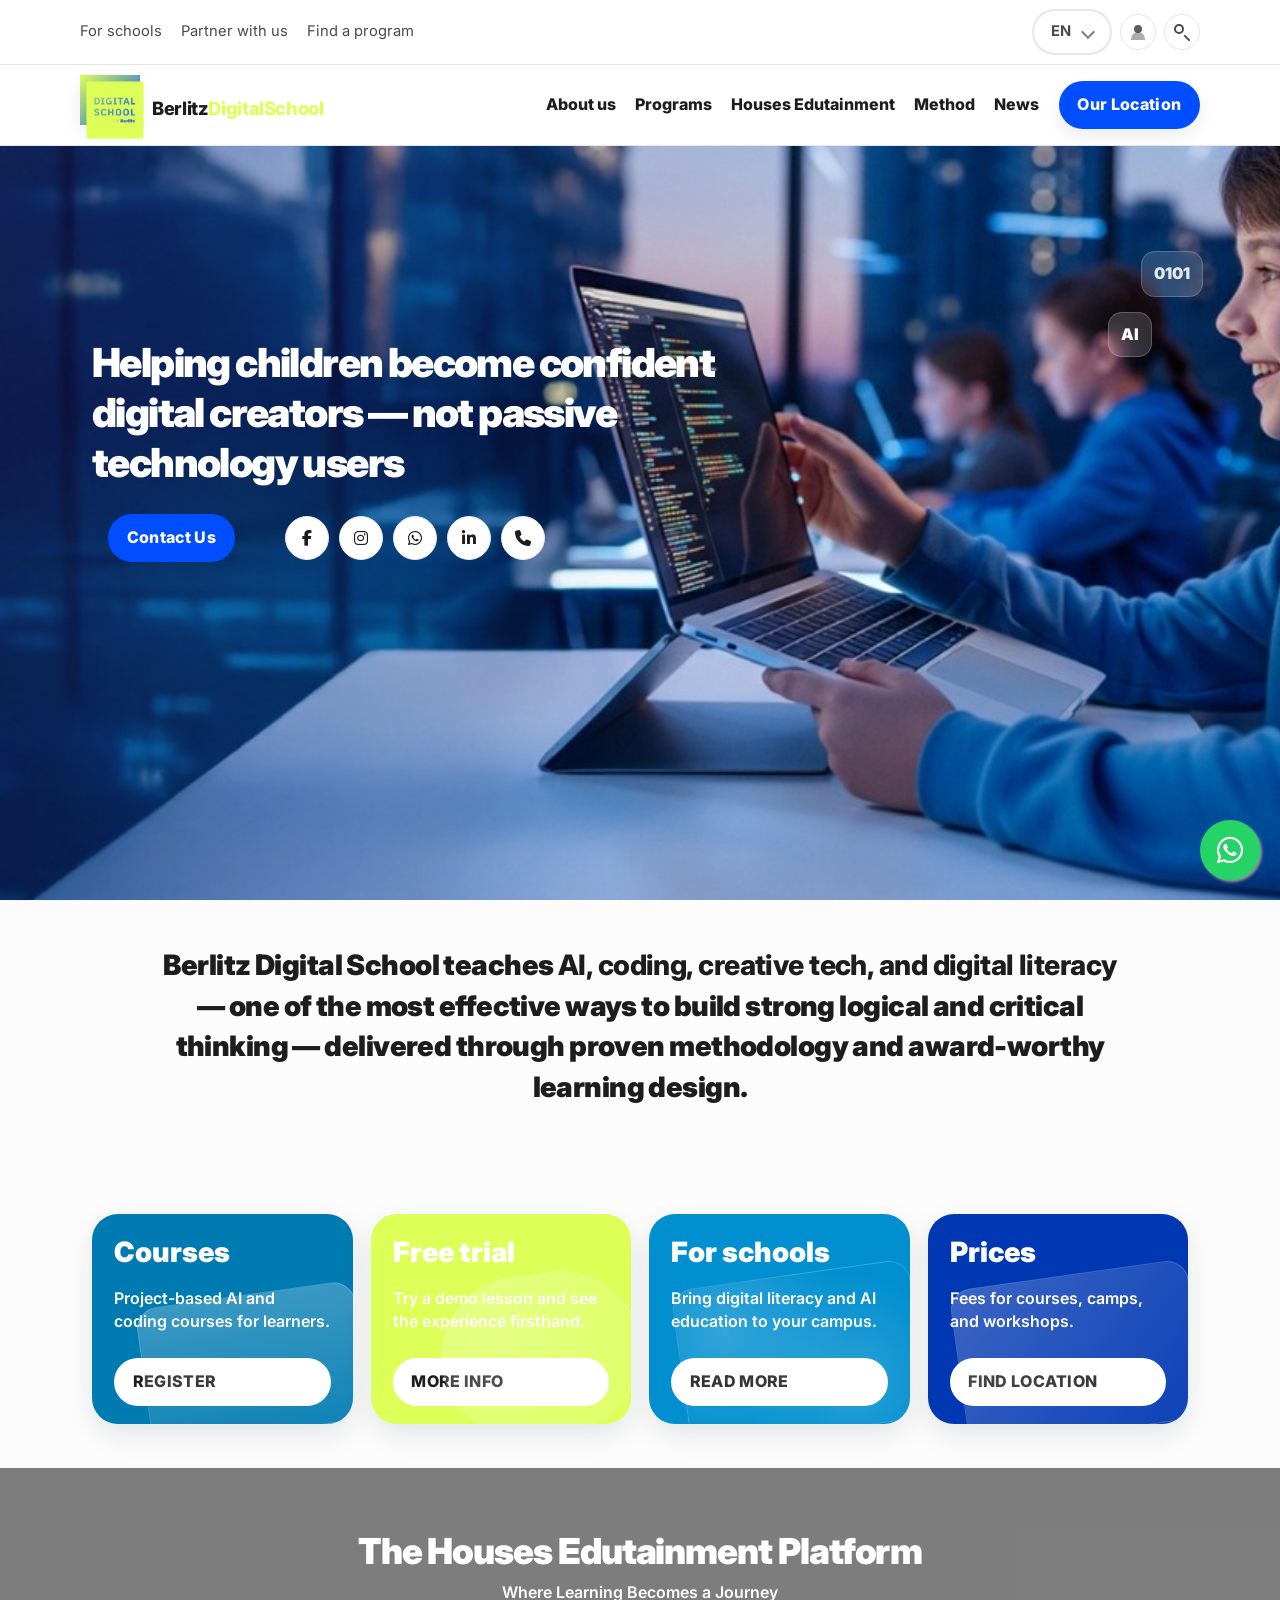
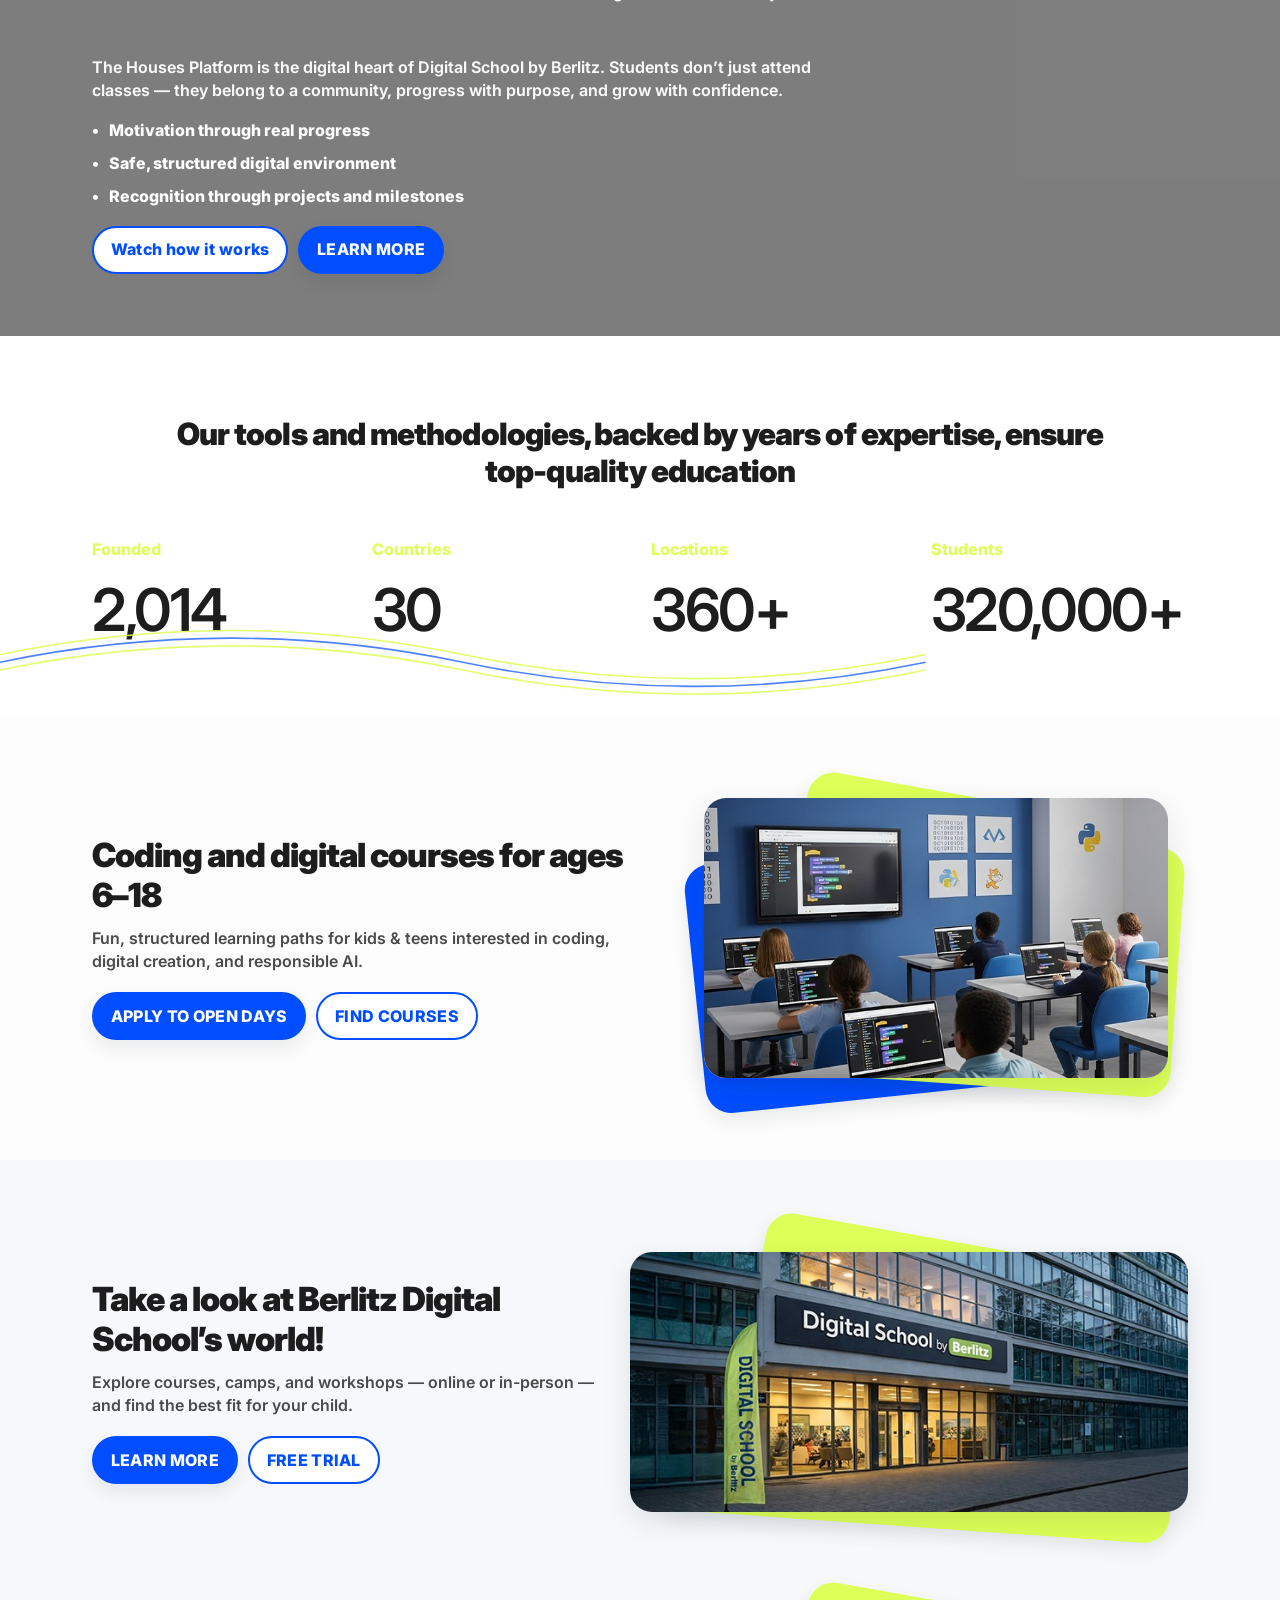
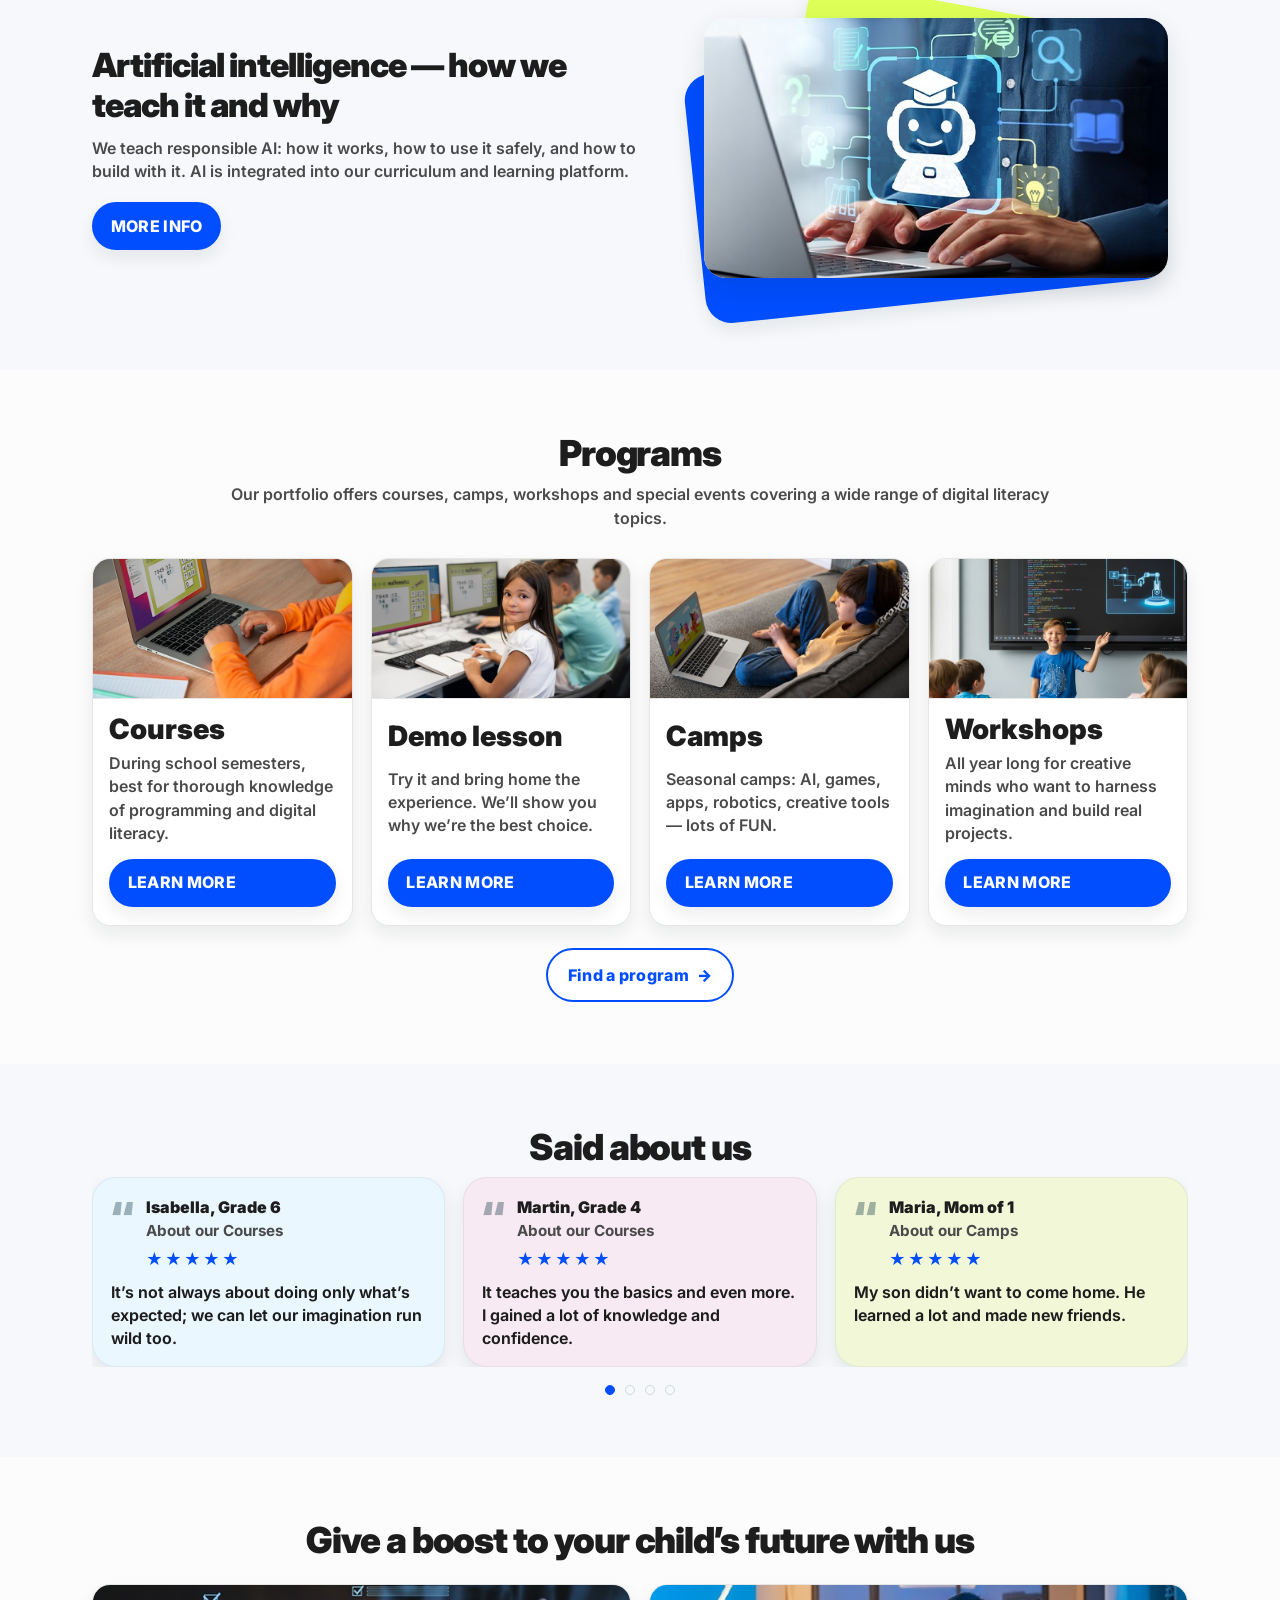
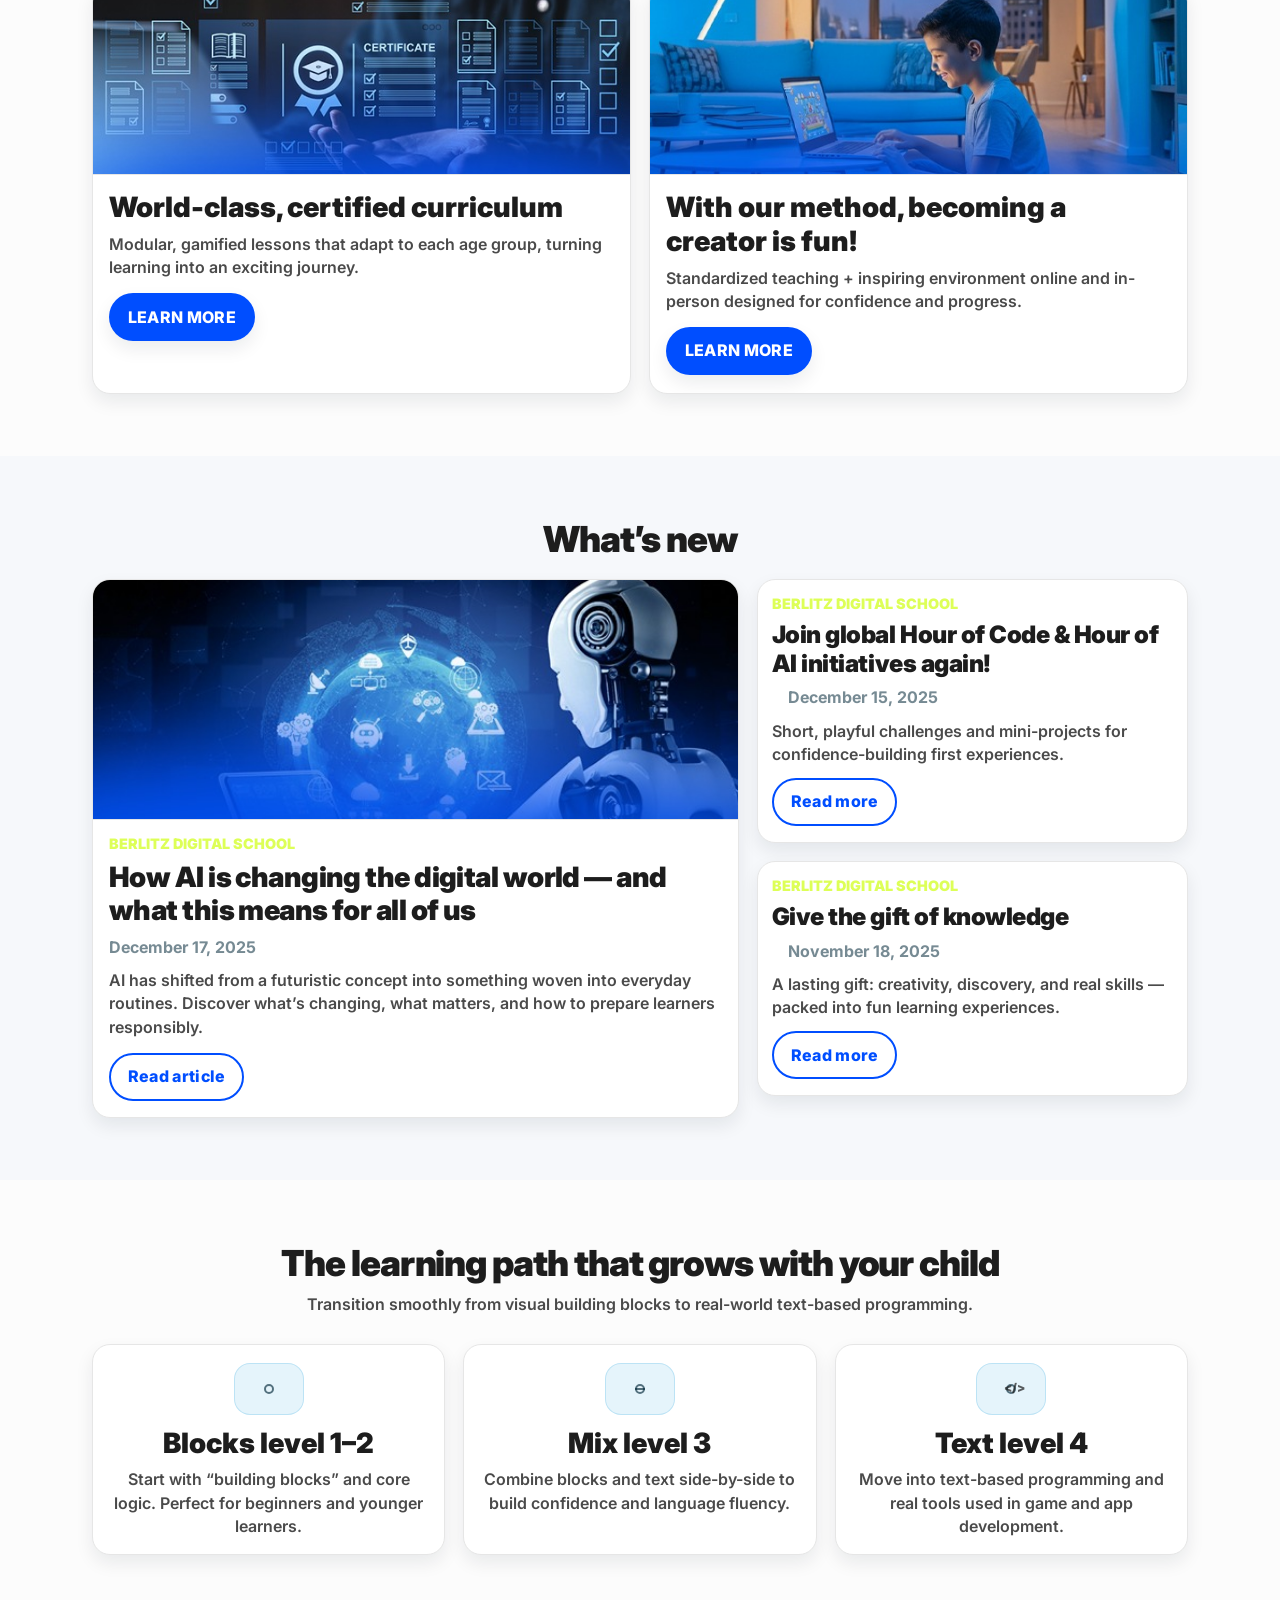
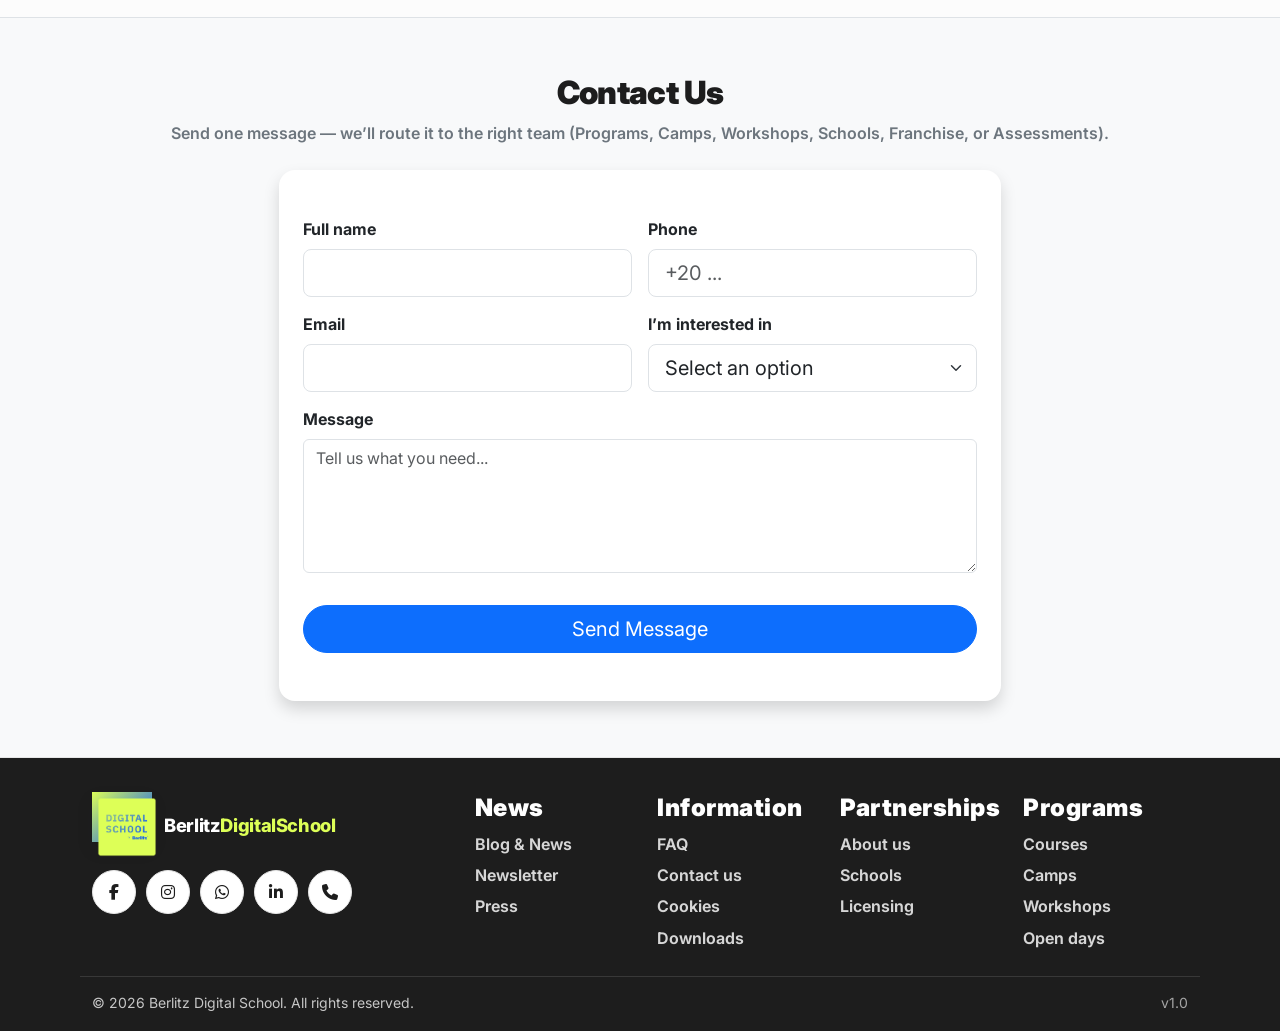
==== commit 037f7683: "intgrate with assets and reponsive changes" ====
--- a/index.html
+++ b/index.html
@@ -10,7 +10,6 @@
     <link rel="shortcut icon"
       href="media/images/Berlitz_DigitalSchool_Franchise_Logo_Yellow_Cutout_RGB.png"
       type="image/x-icon">
-    <!-- Optional font (swap/remove if you use your own brand font) -->
     <link rel="preconnect" href="https://fonts.googleapis.com">
     <link rel="preconnect" href="https://fonts.gstatic.com" crossorigin>
     <link
@@ -67,6 +66,7 @@
         <nav class="nav" aria-label="Primary navigation">
           <a class="nav__link" href="#about">About us</a>
           <a class="nav__link" href="#programs">Programs</a>
+          <a class="nav__link" href="#">Houses Edutainment</a>
           <a class="nav__link" href="#method">Method</a>
           <a class="nav__link" href="#news">News</a>
           <a class="pill pill--primary" target="_blank"
@@ -80,11 +80,12 @@
       <section class="hero" id="top">
         <div class="container hero__inner ">
           <div class="hero__content py-lg-4">
-            <h2 class="hero__title mt-lg-5">Helping children become confident digital
+            <h2 class="hero__title mt-lg-5">Helping children become confident
+              digital
               creators — not passive technology users</h2>
-            <div class="d-flex align-items-center p-3">
-
-              <div class="hero-contact__right ">
+            <div class="d-flex align-items-center  p-3">
+
+              <div class="hero-contact__right d-flex justify-content-center">
                 <a class="pill pill--primary" href="#contact"
                   id="contactBtn">Contact Us</a>
 
@@ -189,15 +190,63 @@
           </article>
         </div>
 
-        <h2 class="section-title">
-          Our tools and methodologies, backed by years of expertise,
-          ensure top-quality education
-        </h2>
+      </div>
+    </section>
+    <!-- Houses Edutainment Platform (Video Background) -->
+    <section class="section video-hero" id="houses">
+      <div class="video-hero__bg" aria-hidden="true">
+        <video class="video-hero__video" autoplay muted loop playsinline>
+          <source
+            src="media/Edutainment.mp4"
+            type="video/mp4" />
+        </video>
+        <div class="video-hero__overlay"></div>
+      </div>
+
+      <div class="container video-hero__content">
+        <h2 class="center-title video-hero__title">The Houses Edutainment
+          Platform</h2>
+        <p class="center-subtitle video-hero__subtitle">Where Learning Becomes a
+          Journey</p>
+
+        <div class="row g-4 mt-2">
+          <div class="col-12 col-lg-8">
+            <p class="video-hero__text">
+              The Houses Platform is the digital heart of Digital School by
+              Berlitz. Students don’t just attend classes —
+              they belong to a community, progress with purpose, and grow with
+              confidence.
+            </p>
+
+            <ul class="video-hero__list">
+              <li><span class="video-hero__dot"
+                  aria-hidden="true">•</span>Motivation through real
+                progress</li>
+              <li><span class="video-hero__dot" aria-hidden="true">•</span>Safe,
+                structured digital environment</li>
+              <li><span class="video-hero__dot"
+                  aria-hidden="true">•</span>Recognition through projects and
+                milestones</li>
+            </ul>
+
+            <div class="video-hero__actions">
+              <a class="pill pill--outline"
+                href="https://drive.google.com/file/d/1aRGjh-8TP7PCTL5rZWFHq_8io9ju1IF6/view?usp=drive_link"
+                target="_blank"
+                rel="noopener">Watch how it works</a>
+              <a class="pill pill--primary" href="#">LEARN MORE</a>
+            </div>
+          </div>
+        </div>
       </div>
     </section>
 
     <!-- Stats -->
     <section class="stats">
+      <h2 class="section-title mb-5">
+        Our tools and methodologies, backed by years of expertise,
+        ensure top-quality education
+      </h2>
       <div class="container stats__inner">
         <div class="stat">
           <div class="stat__label">Founded</div>
@@ -249,9 +298,8 @@
             <div class="shape shape--c"></div>
             <div class="media-card">
               <div class="media-card__mock">
-                <div class="mock__tag">AI</div>
-                <div class="mock__screen"></div>
-                <div class="mock__person"></div>
+                <img src="media/images/about-section1.jpeg"
+                  alt="Coding and digital courses">
               </div>
             </div>
           </div>
@@ -280,7 +328,10 @@
             <div class="shape shape--b"></div>
             <div class="shape shape--c"></div>
             <div class="media-card media-card--wide">
-              <div class="media-card__mock media-card__mock--globe"></div>
+              <div class="media-card__mock media-card__mock--globe">
+                <img src="media/images/about-section2.jpeg"
+                  alt="Berlitz Digital School world">
+              </div>
             </div>
           </div>
         </div>
@@ -302,7 +353,10 @@
             <div class="shape shape--a"></div>
             <div class="shape shape--c"></div>
             <div class="media-card">
-              <div class="media-card__mock media-card__mock--chip"></div>
+              <div class="media-card__mock media-card__mock--chip">
+                <img src="media/images/about-section3.jpeg"
+                  alt="Artificial Intelligence">
+              </div>
             </div>
           </div>
         </div>
@@ -321,8 +375,9 @@
 
         <div class="program-grid">
           <article class="program-card">
-            <div class="program-card__img program-card__img--courses"
-              aria-hidden="true"></div>
+            <div class="program-card__img program-card__img--courses">
+              <img src="media/images/programs-courses.jpeg" alt="Courses">
+            </div>
             <h3>Courses</h3>
             <p>During school semesters, best for thorough knowledge of
               programming and digital literacy.</p>
@@ -330,8 +385,9 @@
           </article>
 
           <article class="program-card">
-            <div class="program-card__img program-card__img--demo"
-              aria-hidden="true"></div>
+            <div class="program-card__img program-card__img--demo">
+              <img src="media/images/programs-demos.jpeg" alt="Demo lesson">
+            </div>
             <h3>Demo lesson</h3>
             <p>Try it and bring home the experience. We’ll show you why we’re
               the best choice.</p>
@@ -339,8 +395,9 @@
           </article>
 
           <article class="program-card">
-            <div class="program-card__img program-card__img--camps"
-              aria-hidden="true"></div>
+            <div class="program-card__img program-card__img--camps">
+              <img src="media/images/programs-camps.jpeg" alt="Camps">
+            </div>
             <h3>Camps</h3>
             <p>Seasonal camps: AI, games, apps, robotics, creative tools —
               lots of FUN.</p>
@@ -348,8 +405,9 @@
           </article>
 
           <article class="program-card">
-            <div class="program-card__img program-card__img--workshops"
-              aria-hidden="true"></div>
+            <div class="program-card__img program-card__img--workshops">
+              <img src="media/images/program-workshops.jpeg" alt="Workshops">
+            </div>
             <h3>Workshops</h3>
             <p>All year long for creative minds who want to harness
               imagination and build real projects.</p>
@@ -366,76 +424,103 @@
     </section>
 
     <!-- Testimonials -->
+
     <section class="section section--alt">
       <div class="container">
         <h2 class="center-title">Said about us</h2>
 
-        <div class="testimonial-grid">
-          <article class="testimonial testimonial--sky">
-            <div class="testimonial__top">
-              <div class="quote" aria-hidden="true">“</div>
-              <div>
-                <div class="testimonial__name">Isabella, Grade 6</div>
-                <div class="testimonial__meta">About our Courses</div>
-                <div class="stars" aria-label="5 out of 5 stars">
-                  ★★★★★
+        <div class="testimonial-carousel">
+          <div class="testimonial-track">
+
+            <article class="testimonial testimonial--sky">
+              <div class="testimonial__top">
+                <div class="quote">“</div>
+                <div>
+                  <div class="testimonial__name">Isabella, Grade 6</div>
+                  <div class="testimonial__meta">About our Courses</div>
+                  <div class="stars">★★★★★</div>
                 </div>
               </div>
-            </div>
-            <p>
-              It’s not always about doing only what’s expected; we can let our
-              imagination run wild too.
-              I’ve always loved that. 🙂
-            </p>
-          </article>
-
-          <article class="testimonial testimonial--pink">
-            <div class="testimonial__top">
-              <div class="quote" aria-hidden="true">“</div>
-              <div>
-                <div class="testimonial__name">Martin, Grade 4</div>
-                <div class="testimonial__meta">About our Courses</div>
-                <div class="stars" aria-label="5 out of 5 stars">
-                  ★★★★★
+              <p>It’s not always about doing only what’s expected; we can let
+                our imagination run wild too.</p>
+            </article>
+
+            <article class="testimonial testimonial--pink">
+              <div class="testimonial__top">
+                <div class="quote">“</div>
+                <div>
+                  <div class="testimonial__name">Martin, Grade 4</div>
+                  <div class="testimonial__meta">About our Courses</div>
+                  <div class="stars">★★★★★</div>
                 </div>
               </div>
-            </div>
-            <p>
-              It teaches you the basics, and even more. I gained a lot of
-              knowledge and could work as a
-              programmer
-              on my favorite games.
-            </p>
-          </article>
-
-          <article class="testimonial testimonial--lime">
-            <div class="testimonial__top">
-              <div class="quote" aria-hidden="true">“</div>
-              <div>
-                <div class="testimonial__name">Maria, Mom of 1</div>
-                <div class="testimonial__meta">About our Camps</div>
-                <div class="stars" aria-label="5 out of 5 stars">
-                  ★★★★★
+              <p>It teaches you the basics and even more. I gained a lot of
+                knowledge and confidence.</p>
+            </article>
+
+            <article class="testimonial testimonial--lime">
+              <div class="testimonial__top">
+                <div class="quote">“</div>
+                <div>
+                  <div class="testimonial__name">Maria, Mom of 1</div>
+                  <div class="testimonial__meta">About our Camps</div>
+                  <div class="stars">★★★★★</div>
                 </div>
               </div>
-            </div>
-            <p>
-              My son started out worried, but by the last few days he didn’t
-              want to come home because he
-              enjoyed it so much.
-              He learned a lot, made friends, and kept showing us what he
-              built. Thank you! 🙏
-            </p>
-          </article>
-        </div>
-
-        <div class="dots" aria-hidden="true">
-          <span></span><span
-            class="is-active"></span><span></span><span></span><span></span>
-        </div>
-      </div>
-    </section>
-
+              <p>My son didn’t want to come home. He learned a lot and made new
+                friends.</p>
+            </article>
+
+            <article class="testimonial testimonial--sky">
+              <div class="testimonial__top">
+                <div class="quote">“</div>
+                <div>
+                  <div class="testimonial__name">Liam, Grade 5</div>
+                  <div class="testimonial__meta">About our Courses</div>
+                  <div class="stars">★★★★★</div>
+                </div>
+              </div>
+              <p>The lessons were fun and easy to follow. I loved building my
+                own games.</p>
+            </article>
+
+            <article class="testimonial testimonial--pink">
+              <div class="testimonial__top">
+                <div class="quote">“</div>
+                <div>
+                  <div class="testimonial__name">Sophia, Parent</div>
+                  <div class="testimonial__meta">About our Programs</div>
+                  <div class="stars">★★★★★</div>
+                </div>
+              </div>
+              <p>Great instructors and a safe environment. Highly
+                recommended.</p>
+            </article>
+
+            <article class="testimonial testimonial--lime">
+              <div class="testimonial__top">
+                <div class="quote">“</div>
+                <div>
+                  <div class="testimonial__name">Noah, Grade 6</div>
+                  <div class="testimonial__meta">About our Courses</div>
+                  <div class="stars">★★★★★</div>
+                </div>
+              </div>
+              <p>I learned programming while having fun. Best course ever!</p>
+            </article>
+
+          </div>
+        </div>
+
+        <div class="dots">
+          <span class="is-active" data-slide="0"></span>
+          <span data-slide="1"></span>
+          <span data-slide="2"></span>
+          <span data-slide="3"></span>
+        </div>
+
+      </div>
+    </section>
     <!-- Boost section -->
     <section class="section">
       <div class="container">
@@ -444,7 +529,10 @@
 
         <div class="boost-grid">
           <article class="boost">
-            <div class="boost__img boost__img--cert" aria-hidden="true"></div>
+            <div class="boost__img boost__img--cert">
+              <img src="media/images/certificate.jpeg"
+                alt="Certified curriculum">
+            </div>
             <div class="boost__body">
               <h3>World-class, certified curriculum</h3>
               <p>
@@ -457,12 +545,14 @@
           </article>
 
           <article class="boost">
-            <div class="boost__img boost__img--method" aria-hidden="true"></div>
+            <div class="boost__img boost__img--method">
+              <img src="media/images/learning methods.jpeg" alt="Our method">
+            </div>
             <div class="boost__body">
               <h3>With our method, becoming a creator is fun!</h3>
               <p>
-                Standardized teaching + inspiring environment — online and
-                in-person — designed for
+                Standardized teaching + inspiring environment online and
+                in-person designed for
                 confidence and progress.
               </p>
               <a class="pill pill--primary" href="#">LEARN MORE</a>
@@ -479,7 +569,9 @@
 
         <div class="news-grid">
           <article class="news-main">
-            <div class="news-main__img" aria-hidden="true"></div>
+            <div class="news-main__img">
+              <img src="media/images/what's new.jpeg" alt="What's new">
+            </div>
             <div class="news-main__tag">BERLITZ DIGITAL SCHOOL</div>
             <h3>How AI is changing the digital world — and what this means for
               all of us</h3>
@@ -584,7 +676,7 @@
           <div class="col-lg-8">
             <div class="card border-0 shadow rounded-4">
               <div class="card-body  px-md-4 py-md-5">
-                <form action="#" method="post" >
+                <form action="#" method="post">
                   <div class="row g-3">
                     <div class="col-md-6">
                       <label class="form-label fw-bold" for="fullName">Full
@@ -736,11 +828,11 @@
                 <small class="muted">v1.0</small>
               </div>
             </footer>
-
-            <script>
-    // optional: auto year
-    document.getElementById('year').textContent = new Date().getFullYear();
-  </script>
+            <script src="index.js"></script>
+            <a href="https://wa.me/1234567890" class="whatsapp-float"
+              target="_blank" aria-label="WhatsApp">
+              <i class="fa-brands fa-whatsapp"></i>
+            </a>
           </body>
 
         </html>
--- a/css/styles.css
+++ b/css/styles.css
@@ -1,25 +1,33 @@
-
 /* =========================
    Base / Theme
 ========================= */
-:root{
+:root {
 
   /* Core */
-  --bg: #FCFCFC;         /* Powder */
-  --ink: #1D1D1D;        /* Charcoal (main text) */
-  --muted: #4a4a4a;      /* slightly lighter charcoal */
+  --bg: #FCFCFC;
+  /* Powder */
+  --ink: #1D1D1D;
+  /* Charcoal (main text) */
+  --muted: #4a4a4a;
+  /* slightly lighter charcoal */
   --line: #e6e6e6;
 
   /* Berlitz brand */
-  --primary: #004EFF;    /* Berlitz Blue */
-  --navy: #1D1D1D;       /* Charcoal (used in your template as “navy”) */
+  --primary: #004EFF;
+  /* Berlitz Blue */
+  --navy: #1D1D1D;
+  /* Charcoal (used in your template as “navy”) */
 
   /* Secondary accents (use Berlitz Yellow + blue shades) */
-  --magenta: #DDFF57;    /* Berlitz Yellow (template uses magenta as a loud accent) */
-  --cyan: #2F6BFF;       /* lighter blue tint */
-  --teal: #0037B3;       /* deeper blue shade */
-  --lime: #DDFF57;       /* Berlitz Yellow */
-  
+  --magenta: #DDFF57;
+  /* Berlitz Yellow (template uses magenta as a loud accent) */
+  --cyan: #2F6BFF;
+  /* lighter blue tint */
+  --teal: #0037B3;
+  /* deeper blue shade */
+  --lime: #DDFF57;
+  /* Berlitz Yellow */
+
   --radius: 18px;
   --radius-lg: 26px;
 
@@ -31,41 +39,64 @@
   --font: "Inter", system-ui, -apple-system, Segoe UI, Roboto, Helvetica, Arial, sans-serif;
 }
 
-*{ box-sizing: border-box; }
-html,body{ height:100%; }
-body{
-  margin:0;
+* {
+  box-sizing: border-box;
+}
+
+html, body {
+  height: 100%;
+}
+
+body {
+  margin: 0;
   font-family: var(--font);
   color: var(--ink);
   background: var(--bg);
   line-height: 1.45;
 }
 
-a{ color: inherit; text-decoration: none; }
-img{ max-width: 100%; display: block; }
-strong{ font-weight: 800; }
-h1{font-weight: 800;}
-
-.container{
+a {
+  color: inherit;
+  text-decoration: none;
+}
+
+img {
+  max-width: 100%;
+  display: block;
+}
+
+strong {
+  font-weight: 800;
+}
+
+h1 {
+  font-weight: 800;
+}
+
+.container {
   width: min(var(--container), calc(100% - 40px));
   margin: 0 auto;
 }
 
-.sr-only{
-  position:absolute !important;
-  width:1px;height:1px;
-  padding:0;margin:-1px;
-  overflow:hidden;clip:rect(0,0,0,0);
-  white-space:nowrap;border:0;
+.sr-only {
+  position: absolute !important;
+  width: 1px;
+  height: 1px;
+  padding: 0;
+  margin: -1px;
+  overflow: hidden;
+  clip: rect(0, 0, 0, 0);
+  white-space: nowrap;
+  border: 0;
 }
 
 /* =========================
    Pills / Buttons
 ========================= */
-.pill{
-  display:inline-flex;
-  align-items:center;
-  gap:.5rem;
+.pill {
+  display: inline-flex;
+  align-items: center;
+  gap: .5rem;
   padding: .65rem 1.05rem;
   border-radius: 999px;
   border: 2px solid transparent;
@@ -76,189 +107,235 @@
   user-select: none;
   white-space: nowrap;
 }
-.pill:active{ transform: translateY(1px); }
-
-.pill--primary{
+
+.pill:active {
+  transform: translateY(1px);
+}
+
+.pill--primary {
   background: var(--primary);
   color: #fff;
   box-shadow: var(--shadow-soft);
 }
-.pill--primary:hover{ box-shadow: var(--shadow); }
-
-.pill--outline{
+
+.pill--primary:hover {
+  box-shadow: var(--shadow);
+}
+
+.pill--outline {
   background: #fff;
   border-color: var(--primary);
   color: var(--primary);
 }
-.pill--outline:hover{
+
+.pill--outline:hover {
   background: rgba(0, 150, 214, .06);
 }
 
-.pill--white{
+.pill--white {
   background: #fff;
   color: var(--navy);
-  border-color: rgba(255,255,255,.0);
-}
-
-.pill--ghost{
+  border-color: rgba(255, 255, 255, .0);
+}
+
+.pill--ghost {
   background: transparent;
   border-color: var(--line);
   color: var(--muted);
   font-weight: 700;
 }
 
-.pill--lg{ padding: .85rem 1.25rem; }
-
-.arrow{ font-weight: 900; }
+.pill--lg {
+  padding: .85rem 1.25rem;
+}
+
+.arrow {
+  font-weight: 900;
+}
 
 /* =========================
    Topbar + Header
 ========================= */
-.topbar{
+.topbar {
   border-bottom: 1px solid var(--line);
   background: #fff;
 }
-.topbar__inner{
-  display:flex;
+
+.topbar__inner {
+  display: flex;
   justify-content: space-between;
-  align-items:center;
+  align-items: center;
   gap: 1rem;
   padding: .55rem 0;
   font-size: .92rem;
 }
-.topbar__left{
-  display:flex;
+
+.topbar__left {
+  display: flex;
   gap: 1.2rem;
   flex-wrap: wrap;
 }
-.topbar__link{ color: var(--muted); }
-.topbar__link:hover{ color: var(--ink); }
-
-.topbar__right{
-  display:flex;
-  align-items:center;
+
+.topbar__link {
+  color: var(--muted);
+}
+
+.topbar__link:hover {
+  color: var(--ink);
+}
+
+.topbar__right {
+  display: flex;
+  align-items: center;
   gap: .5rem;
 }
-.topbar__icon{
-  display:inline-flex;
-  width: 36px; height: 36px;
+
+.topbar__icon {
+  display: inline-flex;
+  width: 36px;
+  height: 36px;
   border: 1px solid var(--line);
   border-radius: 999px;
-  align-items:center;
-  justify-content:center;
+  align-items: center;
+  justify-content: center;
   color: var(--muted);
 }
 
-.header{
+.header {
   position: sticky;
   top: 0;
   z-index: 10;
   background: #fff;
   border-bottom: 1px solid var(--line);
 }
-.header__inner{
-  display:flex;
-  align-items:center;
+
+.header__inner {
+  display: flex;
+  align-items: center;
   justify-content: space-between;
   padding: 0.75rem 0;
   gap: 1rem;
 }
 
-.brand{
-  display:flex;
-  align-items:center;
+.brand {
+  display: flex;
+  align-items: center;
   gap: .75rem;
   font-weight: 900;
 }
-.brand__mark{
-  width: 60px; height: 50px;
+
+.brand__mark {
+  width: 60px;
+  height: 50px;
   /* border-radius: 8px; */
   background: linear-gradient(135deg, var(--magenta), var(--primary));
   box-shadow: var(--shadow-soft);
   margin-top: -10px;
 }
-.brand__mark img{
+
+.brand__mark img {
   margin-left: 5px;
   margin-top: 5px;
   width: 60px;
 }
-.brand__name{
+
+.brand__name {
   font-size: 1.15rem;
   letter-spacing: -.02em;
 }
-.brand__name--accent{ color: var(--magenta); }
-
-.nav{
-  display:flex;
-  align-items:center;
+
+.brand__name--accent {
+  color: var(--magenta);
+}
+
+.nav {
+  display: flex;
+  align-items: center;
   gap: 1.2rem;
 }
-.nav__link{
+
+.nav__link {
   color: var(--navy);
   font-weight: 800;
 }
-.nav__link:hover{ opacity: .75; }
+
+.nav__link:hover {
+  opacity: .75;
+}
 
 /* Mobile nav (CSS-only) */
-.nav-toggle{ display:none; }
-.nav-burger{
-  display:none;
-  width: 44px; height: 44px;
+.nav-toggle {
+  display: none;
+}
+
+.nav-burger {
+  display: none;
+  width: 44px;
+  height: 44px;
   border: 1px solid var(--line);
   border-radius: 12px;
-  align-items:center;
-  justify-content:center;
+  align-items: center;
+  justify-content: center;
   flex-direction: column;
   gap: 6px;
   cursor: pointer;
 }
-.nav-burger span{
-  width: 18px; height: 2px;
+
+.nav-burger span {
+  width: 18px;
+  height: 2px;
   background: var(--navy);
-  display:block;
+  display: block;
   border-radius: 2px;
 }
 
 /* =========================
    Hero
 ========================= */
-.hero{
+.hero {
   position: relative;
   padding: 70px 0 60px;
   overflow: hidden;
   height: calc(100vh - 145px);
   /* Replace this with your real hero image */
   background:
-    url(../media/images/528040140_122173150256581139_3446210379805512450_n.png) no-repeat fixed  ;
-    background-size: cover;
-    background-position: -300px 40px;
-}
-
-.hero::after{
-  content:"";
-  position:absolute; inset:0;
+    url(../media/images/hero-section.jpeg) no-repeat fixed;
+  background-size: cover;
+  background-position: center;
+}
+
+.hero::after {
+  content: "";
+  position: absolute;
+  inset: 0;
   background:
-    linear-gradient(120deg, rgba(196,0,107,.08), transparent 55%),
-    radial-gradient(600px 350px at 20% 60%, rgba(0,166,230,.18), transparent 60%);
-  pointer-events:none;
-  
-}
-.hero__inner{ position: relative; z-index: 1; }
-
-.hero__content{
+    linear-gradient(120deg, rgba(196, 0, 107, .08), transparent 55%),
+    radial-gradient(600px 350px at 20% 60%, rgba(0, 166, 230, .18), transparent 60%);
+  pointer-events: none;
+
+}
+
+.hero__inner {
+  position: relative;
+  z-index: 1;
+}
+
+.hero__content {
   max-width: 680px;
   color: #fff;
   margin-top: 50px;
 }
-.hero__title{
-  margin:0 0 .65rem;
-  font-size: clamp(1.5rem, 3.2vw, 2.5rem);
+
+.hero__title {
+  margin: 0 0 .65rem;
+  font-size: clamp(1.75rem, 3.2vw, 2.5rem);
   color: #fff;
   line-height: 1.25;
   letter-spacing: -.04em;
   font-weight: 900;
 }
-.hero__subtitle{
+
+.hero__subtitle {
   color: #fff;
   margin: 0 0 1.6rem;
   font-size: clamp(1.1rem, 1.9vw, 1.25rem);
@@ -266,14 +343,15 @@
   opacity: .95;
   line-height: 1.3;
 }
+
 /* communication links*/
-.hero-contact{
-
-  display:flex;
-  align-items:center;
+.hero-contact {
+
+  display: flex;
+  align-items: center;
   justify-content: space-between;
   gap: 14px;
-  background: rgba(255,255,255,.98);
+  background: rgba(255, 255, 255, .98);
   border-radius: 18px;
   padding: 14px 16px;
   width: min(720px, 100%);
@@ -281,93 +359,113 @@
   color: var(--ink);
 }
 
-.hero-contact__label{
+.hero-contact__label {
   font-weight: 900;
   color: var(--navy);
   margin-bottom: 4px;
 }
-.hero-contact__hint{
+
+.hero-contact__hint {
   color: var(--muted);
   font-weight: 650;
 }
 
-.hero-contact__right{
-  display:flex;
-  align-items:center;
+.hero-contact__right {
+  display: flex;
+  align-items: center;
   gap: 50px;
   flex-wrap: wrap;
 }
 
-.hero-contact__social{
-  display:flex;
+.hero-contact__social {
+  display: flex;
   gap: 10px;
-  align-items:center;
+  align-items: center;
   margin-top: 20px;
 }
 
-.social-btn{
+.social-btn {
   width: 44px;
   height: 44px;
-  display:grid;
-  place-items:center;
+  display: grid;
+  place-items: center;
   border-radius: 999px;
   border: 1px solid var(--line);
   background: #fff;
   color: var(--navy);
 }
-.social-btn:hover{
+
+.social-btn:hover {
   background: var(--lime);
   color: white;
 
 }
 
-@media (max-width: 520px){
-  .hero-contact{
+@media (max-width: 520px) {
+  .hero-contact {
     flex-direction: column;
     align-items: stretch;
   }
-  .hero-contact__right{
+
+  .hero-contact__right {
     justify-content: space-between;
-    gap:10px
-  }
-}
-
-
-.hero__badge{
-  position:absolute;
+    gap: 10px
+  }
+}
+
+
+.hero__badge {
+  position: absolute;
   z-index: 1;
-  background: rgba(255,255,255,.16);
-  border: 1px solid rgba(255,255,255,.22);
+  background: rgba(255, 255, 255, .16);
+  border: 1px solid rgba(255, 255, 255, .22);
   backdrop-filter: blur(8px);
-  color:#fff;
+  color: #fff;
   font-weight: 900;
   border-radius: 14px;
   padding: 10px 12px;
-  box-shadow: 0 10px 24px rgba(0,0,0,.18);
-}
-.hero__badge--one{ right: 10%; top: 22%; }
-.hero__badge--two{ right: 6%; top: 14%; opacity: .9; }
+  box-shadow: 0 10px 24px rgba(0, 0, 0, .18);
+}
+
+.hero__badge--one {
+  right: 10%;
+  top: 22%;
+}
+
+.hero__badge--two {
+  right: 6%;
+  top: 14%;
+  opacity: .9;
+}
 
 /* =========================
    Sections / Titles
 ========================= */
-.section{ padding: 62px 0; }
-.section--tight{ padding: 44px 0; }
-.section--alt{ background: #f6f8fb; }
-
-.lead{
+.section {
+  padding: 62px 0;
+}
+
+.section--tight {
+  padding: 44px 0;
+}
+
+.section--alt {
+  background: #f6f8fb;
+}
+
+.lead {
   max-width: 980px;
   margin: 0 auto;
   font-weight: 900;
   color: var(--navy);
   font-size: clamp(1.25rem, 2.2vw, 2rem);
-  text-align:center;
+  text-align: center;
   letter-spacing: -.02em;
 }
 
-.section-title{
+.section-title {
   margin: 46px auto 0;
-  text-align:center;
+  text-align: center;
   max-width: 980px;
   font-size: clamp(1.4rem, 2.4vw, 2.2rem);
   font-weight: 900;
@@ -375,16 +473,17 @@
   letter-spacing: -.03em;
 }
 
-.center-title{
-  text-align:center;
+.center-title {
+  text-align: center;
   margin: 0 0 .5rem;
   font-size: clamp(1.55rem, 2.8vw, 2.4rem);
   font-weight: 900;
   letter-spacing: -.03em;
   color: var(--navy);
 }
-.center-subtitle{
-  text-align:center;
+
+.center-subtitle {
+  text-align: center;
   margin: 0 auto 28px;
   max-width: 860px;
   color: var(--muted);
@@ -394,14 +493,14 @@
 /* =========================
    CTA Cards (4)
 ========================= */
-.cta-grid{
-  display:grid;
+.cta-grid {
+  display: grid;
   grid-template-columns: repeat(4, 1fr);
   gap: 18px;
   margin-top: 18px;
 }
 
-.cta-card{
+.cta-card {
   position: relative;
   border-radius: var(--radius-lg);
   padding: 22px 22px 18px;
@@ -409,426 +508,662 @@
   overflow: hidden;
   color: #fff;
   box-shadow: var(--shadow);
-}
-.cta-card h3{
-  margin:0 0 .35rem;
-  font-size: 1.35rem;
-  font-weight: 900;
-}
-.cta-card p{
-  margin:0 0 1.1rem;
-  color: rgba(255,255,255,.92);
-  font-weight: 650;
-  max-width: 22ch;
-}
-.cta-card .pill{ position: relative; z-index: 2; }
-.cta-card__art{
-  position:absolute;
+  display: flex;
+  flex-direction: column;
+  justify-content: space-between;
+}
+
+.cta-card h3 {
+  font-weight: 900;
+}
+
+.cta-card p {
+  font-weight: 600;
+}
+
+.cta-card__art {
+  position: absolute;
   inset: 0;
   opacity: .9;
-  pointer-events:none;
-}
-.cta-card--blue{ background: #007bb2; }
-.cta-card--magenta{ background: var(--magenta); }
-.cta-card--cyan{ background: #018fd0; }
-.cta-card--teal{ background: var(--teal); }
-
-.art{
-  position:absolute;
+  pointer-events: none;
+}
+
+
+
+.cta-card--blue {
+  background: #007bb2;
+}
+
+.cta-card--magenta {
+  background: var(--magenta);
+}
+
+.cta-card--cyan {
+  background: #018fd0;
+}
+
+.cta-card--teal {
+  background: var(--teal);
+}
+
+.art {
+  position: absolute;
   right: -10px;
   bottom: -10px;
   width: 180px;
   height: 150px;
   border-radius: 22px;
   transform: rotate(-8deg);
-  background: rgba(255,255,255,.16);
-  border: 1px solid rgba(255,255,255,.18);
-}
-.art--laptop{
-  width: 220px; height: 140px;
+  background: rgba(255, 255, 255, .16);
+  border: 1px solid rgba(255, 255, 255, .18);
+}
+
+.art--laptop {
+  width: 220px;
+  height: 140px;
   background:
-    linear-gradient(180deg, rgba(255,255,255,.26), rgba(255,255,255,.08));
-}
-.art--spark{
-  width: 200px; height: 160px;
+    linear-gradient(180deg, rgba(255, 255, 255, .26), rgba(255, 255, 255, .08));
+}
+
+.art--spark {
+  width: 200px;
+  height: 160px;
   border-radius: 999px;
-  background: radial-gradient(circle at 30% 30%, rgba(255,255,255,.30), rgba(255,255,255,.08));
-}
-.art--map{
-  width: 240px; height: 160px;
+  background: radial-gradient(circle at 30% 30%, rgba(255, 255, 255, .30), rgba(255, 255, 255, .08));
+}
+
+.art--map {
+  width: 240px;
+  height: 160px;
   background:
-    radial-gradient(circle at 20% 30%, rgba(255,255,255,.22), transparent 55%),
-    radial-gradient(circle at 70% 70%, rgba(255,255,255,.18), transparent 55%);
-}
-.art--money{
-  width: 240px; height: 160px;
+    radial-gradient(circle at 20% 30%, rgba(255, 255, 255, .22), transparent 55%),
+    radial-gradient(circle at 70% 70%, rgba(255, 255, 255, .18), transparent 55%);
+}
+
+.art--money {
+  width: 240px;
+  height: 160px;
   background:
-    linear-gradient(135deg, rgba(255,255,255,.26), rgba(255,255,255,.06));
-}
+    linear-gradient(135deg, rgba(255, 255, 255, .26), rgba(255, 255, 255, .06));
+}
+
+/* =========================
+   Video Background Section
+========================= */
+.video-hero {
+  position: relative;
+  overflow: hidden;
+}
+
+.video-hero__bg {
+  position: absolute;
+  inset: 0;
+  z-index: 0;
+}
+
+.video-hero__video {
+  position: absolute;
+  inset: 0;
+  width: 100%;
+  height: 100%;
+  object-fit: cover;
+}
+
+.video-hero__overlay {
+  position: absolute;
+  inset: 0;
+  background: rgba(0, 0, 0, 0.5);
+  /* half opacity black */
+}
+
+/* content above video */
+.video-hero__content {
+  position: relative;
+  z-index: 1;
+}
+
+.video-hero__title,
+.video-hero__subtitle,
+.video-hero__text,
+.video-hero__list {
+  color: #fff;
+}
+
+.video-hero__text {
+  font-weight: 650;
+  max-width: 70ch;
+  opacity: .95;
+}
+
+.video-hero__list {
+  list-style: none;
+  padding-left: 0;
+  margin: 14px 0 18px;
+  display: grid;
+  gap: 10px;
+  font-weight: 800;
+}
+
+.video-hero__dot {
+  display: inline-block;
+  margin-right: .6rem;
+}
+
+.video-hero__actions {
+  display: flex;
+  gap: 10px;
+  flex-wrap: wrap;
+}
+
 
 /* =========================
    Stats
 ========================= */
-.stats{
+.stats {
   padding: 34px 0 64px;
   background: #fff;
   position: relative;
-  overflow:hidden;
-}
-.stats__inner{
-  display:grid;
+  overflow: hidden;
+}
+
+.stats__inner {
+  display: grid;
   grid-template-columns: repeat(4, 1fr);
   gap: 22px;
   align-items: end;
 }
-.stat__label{
+
+.stat__label {
   font-weight: 800;
   color: var(--magenta);
   margin-bottom: 6px;
 }
-.stat__value{
-  font-size: clamp(2.4rem, 4.6vw, 4.2rem);
-  font-weight: 900;
+
+.stat__value {
+  font-size: clamp(1.5rem, 4.6vw, 4.2rem);
+  font-weight: 600;
   letter-spacing: -.04em;
   color: var(--navy);
 }
 
-.stats__wave{
-  position:absolute;
-  left:0; right:0;
+.stats__wave {
+  position: absolute;
+  left: 0;
+  right: 0;
   bottom: 10px;
   height: 90px;
 }
-.stats__wave path{
+
+.stats__wave path {
   fill: none;
   stroke-width: 2.5;
   opacity: .9;
 }
-.stats__wave path:nth-child(1){ stroke: var(--lime); }
-.stats__wave path:nth-child(2){ stroke: var(--cyan); opacity: .85; }
-.stats__wave path:nth-child(3){ stroke: var(--magenta); opacity: .85; }
+
+.stats__wave path:nth-child(1) {
+  stroke: var(--lime);
+}
+
+.stats__wave path:nth-child(2) {
+  stroke: var(--cyan);
+  opacity: .85;
+}
+
+.stats__wave path:nth-child(3) {
+  stroke: var(--magenta);
+  opacity: .85;
+}
 
 /* =========================
    Split Sections
 ========================= */
-.split{
-  display:grid;
+.split {
+  display: grid;
   grid-template-columns: 1.05fr .95fr;
   gap: 34px;
-  align-items:center;
-}
-.split--reverse{
+  align-items: center;
+}
+
+.split--reverse {
   grid-template-columns: .95fr 1.05fr;
 }
-.split--gap{ margin-top: 46px; }
-
-.split__text h2{
-  margin:0 0 .65rem;
+
+.split--gap {
+  margin-top: 46px;
+}
+
+.split__text h2 {
+  margin: 0 0 .65rem;
   font-size: clamp(1.45rem, 2.6vw, 2.15rem);
   font-weight: 900;
   letter-spacing: -.03em;
   color: var(--navy);
 }
-.split__text p{
-  margin:0 0 1.2rem;
+
+.split__text p {
+  margin: 0 0 1.2rem;
   color: var(--muted);
   font-weight: 600;
   max-width: 56ch;
 }
 
-.btn-row{ display:flex; gap: 10px; flex-wrap: wrap; }
-
-.shape-stack{
+.btn-row {
+  display: flex;
+  gap: 10px;
+  flex-wrap: wrap;
+}
+
+.shape-stack {
   position: relative;
   min-height: 320px;
-  display:grid;
-  place-items:center;
-}
-.shape{
-  position:absolute;
+  display: grid;
+  place-items: center;
+}
+
+.shape {
+  position: absolute;
   border-radius: 26px;
   width: 92%;
   height: 78%;
   transform: rotate(-2deg);
   box-shadow: var(--shadow-soft);
 }
-.shape--a{ background: var(--primary); left: 2%; bottom: 2%; transform: rotate(-6deg); }
-.shape--b{ background: var(--magenta); right: 2%; bottom: 5%; transform: rotate(4deg); }
-.shape--c{ background: var(--lime); right: 8%; top: 6%; transform: rotate(10deg); width: 70%; height: 52%; }
-
-.media-card{
+
+.shape--a {
+  background: var(--primary);
+  left: 2%;
+  bottom: 2%;
+  transform: rotate(-6deg);
+}
+
+.shape--b {
+  background: var(--magenta);
+  right: 2%;
+  bottom: 5%;
+  transform: rotate(4deg);
+}
+
+.shape--c {
+  background: var(--lime);
+  right: 8%;
+  top: 6%;
+  transform: rotate(10deg);
+  width: 70%;
+  height: 52%;
+}
+
+.media-card {
   position: relative;
   width: 92%;
   border-radius: 22px;
-  overflow:hidden;
+  overflow: hidden;
   box-shadow: var(--shadow);
   background: #fff;
 }
-.media-card--wide{ width: 100%; }
-
-.media-card__mock{
+
+.media-card--wide {
+  width: 100%;
+}
+
+.media-card__mock {
   height: 280px;
-  background:
-    radial-gradient(500px 250px at 25% 20%, rgba(0,150,214,.20), transparent 60%),
-    linear-gradient(135deg, rgba(5,42,58,.10), rgba(5,42,58,.02));
   position: relative;
-}
-.media-card__mock--globe{
+  overflow: hidden;
+}
+
+.media-card__mock img,
+.media-card__mock--globe img,
+.media-card__mock--chip img {
+  width: 100%;
+  height: 100%;
+  object-fit: cover;
+  display: block;
+}
+
+.media-card__mock--globe {
   height: 260px;
-  background:
-    radial-gradient(circle at 50% 40%, rgba(0,150,214,.30), transparent 55%),
-    linear-gradient(135deg, rgba(0,0,0,.06), rgba(0,0,0,.02));
-}
-.media-card__mock--chip{
+}
+
+.media-card__mock--chip {
   height: 260px;
-  background:
-    radial-gradient(circle at 60% 50%, rgba(0,166,230,.28), transparent 55%),
-    radial-gradient(circle at 30% 35%, rgba(196,0,107,.10), transparent 55%),
-    linear-gradient(135deg, rgba(0,0,0,.07), rgba(0,0,0,.02));
 }
 
 /* tiny mock elements */
-.mock__tag{
-  position:absolute;
-  top: 18px; left: 18px;
-  background: rgba(0,150,214,.14);
-  color: var(--navy);
-  border: 1px solid rgba(0,150,214,.25);
+.mock__tag {
+  position: absolute;
+  top: 18px;
+  left: 18px;
+  background: rgba(0, 150, 214, .14);
+  color: var(--navy);
+  border: 1px solid rgba(0, 150, 214, .25);
   font-weight: 900;
   padding: 8px 10px;
   border-radius: 14px;
 }
-.mock__screen{
-  position:absolute;
-  bottom: 16px; left: 18px;
+
+.mock__screen {
+  position: absolute;
+  bottom: 16px;
+  left: 18px;
   width: 58%;
   height: 40%;
   border-radius: 16px;
-  background: rgba(5,42,58,.10);
-  border: 1px solid rgba(5,42,58,.08);
-}
-.mock__person{
-  position:absolute;
-  bottom: 14px; right: 18px;
+  background: rgba(5, 42, 58, .10);
+  border: 1px solid rgba(5, 42, 58, .08);
+}
+
+.mock__person {
+  position: absolute;
+  bottom: 14px;
+  right: 18px;
   width: 26%;
   height: 62%;
   border-radius: 999px 999px 18px 18px;
-  background: rgba(255,255,255,.55);
-  border: 1px solid rgba(255,255,255,.55);
+  background: rgba(255, 255, 255, .55);
+  border: 1px solid rgba(255, 255, 255, .55);
 }
 
 /* =========================
    Programs grid
 ========================= */
-.program-grid{
-  display:grid;
+.program-grid {
+  display: grid;
   grid-template-columns: repeat(4, 1fr);
   gap: 18px;
   margin-top: 18px;
 }
-.program-card{
-  background:#fff;
+
+.program-card {
+  background: #fff;
   border: 1px solid var(--line);
   border-radius: 18px;
-  overflow:hidden;
+  overflow: hidden;
   box-shadow: var(--shadow-soft);
   padding-bottom: 18px;
-}
-.program-card__img{
+  display: flex;
+  flex-direction: column;
+  justify-content: space-between;
+}
+
+.program-card__img {
   height: 140px;
-  background: linear-gradient(135deg, rgba(0,150,214,.18), rgba(196,0,107,.10));
   border-bottom: 1px solid var(--line);
-}
-.program-card__img--courses{
-  background: linear-gradient(135deg, rgba(0,166,230,.22), rgba(0,0,0,.05));
-}
-.program-card__img--demo{
-  background: linear-gradient(135deg, rgba(196,0,107,.18), rgba(0,0,0,.05));
-}
-.program-card__img--camps{
-  background: linear-gradient(135deg, rgba(184,215,0,.22), rgba(0,0,0,.05));
-}
-.program-card__img--workshops{
-  background: linear-gradient(135deg, rgba(42,167,166,.22), rgba(0,0,0,.05));
-}
-
-.program-card h3{
+  overflow: hidden;
+}
+
+.program-card__img img {
+  width: 100%;
+  height: 100%;
+  object-fit: cover;
+  display: block;
+}
+
+
+.program-card h3 {
   margin: 14px 16px 6px;
   font-weight: 900;
   color: var(--navy);
 }
-.program-card p{
+
+.program-card p {
   margin: 0 16px 14px;
   color: var(--muted);
   font-weight: 600;
   min-height: 54px;
 }
-.program-card .pill{
-  margin-left: 16px;
-}
-
-.center-actions{
-  display:flex;
-  justify-content:center;
+
+.program-card .pill {
+  margin: 0 16px;
+}
+
+.center-actions {
+  display: flex;
+  justify-content: center;
   margin-top: 22px;
 }
 
 /* =========================
    Testimonials
 ========================= */
-.testimonial-grid{
-  display:grid;
-  grid-template-columns: repeat(3, 1fr);
+.testimonial-carousel {
+  overflow: hidden;
+}
+
+.testimonial-track {
+  display: flex;
   gap: 18px;
-  margin-top: 18px;
-}
-.testimonial{
+  transition: transform 0.45s ease;
+}
+
+/* each testimonial becomes a slide */
+.testimonial {
+  min-width: calc(100% / 3 - 12px);
+}
+
+
+.testimonial {
   border-radius: 24px;
   padding: 18px 18px 16px;
   box-shadow: var(--shadow-soft);
-  border: 1px solid rgba(2,30,44,.06);
-}
-.testimonial--sky{ background: #eaf7ff; }
-.testimonial--pink{ background: #f8eaf3; }
-.testimonial--lime{ background: #f2f7d8; }
-
-.testimonial__top{
-  display:flex;
+  border: 1px solid rgba(2, 30, 44, .06);
+}
+
+.testimonial--sky {
+  background: #eaf7ff;
+}
+
+.testimonial--pink {
+  background: #f8eaf3;
+}
+
+.testimonial--lime {
+  background: #f2f7d8;
+}
+
+.testimonial__top {
+  display: flex;
   gap: 12px;
-  align-items:flex-start;
+  align-items: flex-start;
   margin-bottom: 10px;
 }
-.quote{
+
+.quote {
   font-size: 44px;
   line-height: 1;
   font-weight: 900;
-  color: rgba(5,42,58,.35);
-}
-.testimonial__name{ font-weight: 900; color: var(--navy); }
-.testimonial__meta{ color: var(--muted); font-weight: 700; font-size: .95rem; }
-.stars{ color: var(--primary); letter-spacing: 2px; margin-top: 6px; font-weight: 900; }
-
-.testimonial p{ margin: 10px 0 0; color: var(--navy); font-weight: 650; }
-
-.dots{
-  display:flex;
+  color: rgba(5, 42, 58, .35);
+}
+
+.testimonial__name {
+  font-weight: 900;
+  color: var(--navy);
+}
+
+.testimonial__meta {
+  color: var(--muted);
+  font-weight: 700;
+  font-size: .95rem;
+}
+
+.stars {
+  color: var(--primary);
+  letter-spacing: 2px;
+  margin-top: 6px;
+  font-weight: 900;
+}
+
+.testimonial p {
+  margin: 10px 0 0;
+  color: var(--navy);
+  font-weight: 650;
+}
+
+.dots {
+  display: flex;
   gap: 10px;
-  justify-content:center;
+  justify-content: center;
   margin-top: 18px;
 }
-.dots span{
-  width: 10px; height: 10px;
+
+.dots span {
+  width: 10px;
+  height: 10px;
   border-radius: 999px;
-  border: 1px solid rgba(5,42,58,.25);
+  border: 1px solid rgba(5, 42, 58, .25);
   opacity: .6;
 }
-.dots .is-active{
+
+.dots .is-active {
   background: var(--primary);
   border-color: var(--primary);
   opacity: 1;
 }
 
+@media (max-width: 768px) {
+  .testimonial {
+    min-width: 100%;
+  }
+}
+
+
 /* =========================
    Boost cards
 ========================= */
-.boost-grid{
-  display:grid;
+.boost-grid {
+  display: grid;
   grid-template-columns: repeat(2, 1fr);
   gap: 18px;
   margin-top: 22px;
 }
-.boost{
-  background:#fff;
+
+.boost {
+  background: #fff;
   border: 1px solid var(--line);
   border-radius: 18px;
-  overflow:hidden;
+  overflow: hidden;
   box-shadow: var(--shadow-soft);
 }
-.boost__img{
+
+.boost__img {
   height: 190px;
   border-bottom: 1px solid var(--line);
-}
-.boost__img--cert{
-  background: linear-gradient(135deg, rgba(0,150,214,.26), rgba(196,0,107,.12));
-}
-.boost__img--method{
-  background: linear-gradient(135deg, rgba(5,42,58,.18), rgba(0,150,214,.16));
-}
-.boost__body{ padding: 16px 16px 18px; }
-.boost__body h3{ margin:0 0 8px; font-weight: 900; color: var(--navy); }
-.boost__body p{ margin:0 0 14px; color: var(--muted); font-weight: 600; }
+  overflow: hidden;
+}
+
+.boost__img img {
+  width: 100%;
+  height: 100%;
+  object-fit: cover;
+  display: block;
+}
+
+.boost__body {
+  padding: 16px 16px 18px;
+}
+
+.boost__body h3 {
+  margin: 0 0 8px;
+  font-weight: 900;
+  color: var(--navy);
+}
+
+.boost__body p {
+  margin: 0 0 14px;
+  color: var(--muted);
+  font-weight: 600;
+}
 
 /* =========================
    News
 ========================= */
-.news-grid{
-  display:grid;
+.news-grid {
+  display: grid;
   grid-template-columns: 1.2fr .8fr;
   gap: 18px;
   margin-top: 18px;
 }
-.news-main{
-  background:#fff;
+
+.news-main {
+  background: #fff;
   border: 1px solid var(--line);
   border-radius: 18px;
-  overflow:hidden;
+  overflow: hidden;
   box-shadow: var(--shadow-soft);
   padding-bottom: 16px;
 }
-.news-main__img{
+
+.news-main__img {
   height: 240px;
-  background: linear-gradient(135deg, rgba(5,42,58,.24), rgba(0,150,214,.16));
   border-bottom: 1px solid var(--line);
-}
-.news-main__tag{
+  overflow: hidden;
+}
+
+.news-main__img img {
+  width: 100%;
+  height: 100%;
+  object-fit: cover;
+  display: block;
+}
+
+.news-main__tag {
   margin: 14px 16px 6px;
   color: var(--magenta);
   font-weight: 900;
   font-size: .9rem;
 }
-.news-main h3{
+
+.news-main h3 {
   margin: 0 16px 8px;
   font-weight: 900;
   color: var(--navy);
   letter-spacing: -.02em;
 }
-.news-date{
+
+.news-date {
   margin: 0 16px 10px;
-  color: rgba(5,42,58,.55);
+  color: rgba(5, 42, 58, .55);
   font-weight: 700;
 }
-.news-main p{
+
+.news-main p {
   margin: 0 16px 14px;
   color: var(--muted);
   font-weight: 600;
 }
-.news-main .pill{ margin-left: 16px; }
-
-.news-side{
-  display:flex;
+
+.news-main .pill {
+  margin-left: 16px;
+}
+
+.news-side {
+  display: flex;
   flex-direction: column;
   gap: 18px;
 }
-.news-mini{
-  background:#fff;
+
+.news-mini {
+  background: #fff;
   border: 1px solid var(--line);
   border-radius: 18px;
   padding: 14px 14px 16px;
   box-shadow: var(--shadow-soft);
 }
-.news-mini__tag{
+
+.news-mini__tag {
   color: var(--magenta);
   font-weight: 900;
   font-size: .9rem;
   margin-bottom: 6px;
 }
-.news-mini h4{
+
+.news-mini h4 {
   margin: 0 0 8px;
   font-weight: 900;
   color: var(--navy);
   letter-spacing: -.02em;
 }
-.news-mini p{
+
+.news-mini p {
   margin: 0 0 12px;
   color: var(--muted);
   font-weight: 600;
@@ -837,36 +1172,41 @@
 /* =========================
    Levels
 ========================= */
-.levels{
-  display:grid;
+.levels {
+  display: grid;
   grid-template-columns: repeat(3, 1fr);
   gap: 18px;
   margin-top: 22px;
 }
-.level{
-  text-align:center;
+
+.level {
+  text-align: center;
   padding: 18px 16px 16px;
   border: 1px solid var(--line);
   border-radius: 18px;
-  background:#fff;
+  background: #fff;
   box-shadow: var(--shadow-soft);
 }
-.level__icon{
-  width: 70px; height: 52px;
+
+.level__icon {
+  width: 70px;
+  height: 52px;
   margin: 0 auto 12px;
   border-radius: 16px;
-  background: rgba(0,150,214,.10);
-  border: 1px solid rgba(0,150,214,.18);
-  display:grid;
-  place-items:center;
-}
-.level h3{
+  background: rgba(0, 150, 214, .10);
+  border: 1px solid rgba(0, 150, 214, .18);
+  display: grid;
+  place-items: center;
+}
+
+.level h3 {
   margin: 0 0 8px;
   font-weight: 900;
   color: var(--navy);
 }
-.level p{
-  margin:0;
+
+.level p {
+  margin: 0;
   color: var(--muted);
   font-weight: 600;
 }
@@ -874,182 +1214,218 @@
 /* =========================
    Newsletter
 ========================= */
-.newsletter{
+.newsletter {
   background: #f3f5f7;
   border-top: 1px solid var(--line);
   border-bottom: 1px solid var(--line);
   padding: 46px 0;
 }
-.newsletter__inner{
-  display:grid;
+
+.newsletter__inner {
+  display: grid;
   grid-template-columns: 1.15fr .85fr;
   gap: 26px;
   align-items: start;
 }
-.newsletter h2{
-  margin:0 0 10px;
+
+.newsletter h2 {
+  margin: 0 0 10px;
   font-weight: 900;
   letter-spacing: -.02em;
   color: var(--navy);
 }
-.newsletter p{
-  margin:0 0 14px;
+
+.newsletter p {
+  margin: 0 0 14px;
   color: var(--muted);
   font-weight: 600;
 }
-.newsletter__form{
-  display:flex;
+
+.newsletter__form {
+  display: flex;
   gap: 10px;
   flex-wrap: wrap;
 }
-.newsletter__form input{
+
+.newsletter__form input {
   flex: 1;
   min-width: 220px;
   height: 46px;
   border-radius: 999px;
   border: 1px solid var(--line);
   padding: 0 14px;
-  outline:none;
+  outline: none;
   font-weight: 650;
 }
-.newsletter__form input:focus{
-  border-color: rgba(0,150,214,.6);
-  box-shadow: 0 0 0 4px rgba(0,150,214,.12);
-}
-
-.newsletter__social h3{
+
+.newsletter__form input:focus {
+  border-color: rgba(0, 150, 214, .6);
+  box-shadow: 0 0 0 4px rgba(0, 150, 214, .12);
+}
+
+.newsletter__social h3 {
   margin: 0 0 10px;
   font-weight: 900;
   color: var(--navy);
 }
 
-.social{
-  display:flex;
+.social {
+  display: flex;
   gap: 10px;
   flex-wrap: wrap;
 }
-.social a{
-  width: 42px; height: 42px;
+
+.social a {
+  width: 42px;
+  height: 42px;
   border-radius: 999px;
   border: 1px solid var(--line);
-  display:grid;
-  place-items:center;
-  background:#fff;
+  display: grid;
+  place-items: center;
+  background: #fff;
   color: var(--navy);
 }
 
 /* =========================
    Footer
 ========================= */
-.footer{
+.footer {
   background: var(--navy);
   color: #fff;
   padding: 36px 0 18px;
 }
-.footer__inner{
-  display:grid;
+
+.footer__inner {
+  display: grid;
   grid-template-columns: 1fr 2fr;
   gap: 26px;
-  align-items:start;
-}
-.brand--footer .brand__name--accent{ color: #fff; opacity: .9; }
-
-.footer__cols{
-  display:grid;
+  align-items: start;
+}
+
+.brand--footer .brand__name--accent {
+  color: #fff;
+  opacity: .9;
+}
+
+.footer__cols {
+  display: grid;
   grid-template-columns: repeat(4, 1fr);
   gap: 18px;
 }
-.footer-col h4{
+
+.footer-col h4 {
   margin: 0 0 10px;
   font-weight: 900;
   letter-spacing: .02em;
 }
-.footer-col a{
-  display:block;
-  color: rgba(255,255,255,.82);
+
+.footer-col a {
+  display: block;
+  color: rgba(255, 255, 255, .82);
   margin: 8px 0;
   font-weight: 650;
 }
-.footer-col a:hover{ color:#fff; }
-
-.social--footer a{
-  background: rgba(255,255,255,.06);
-  border-color: rgba(255,255,255,.12);
-  color:#fff;
-}
-
-.footer__bottom{
-  display:flex;
+
+.footer-col a:hover {
+  color: #fff;
+}
+
+.social--footer a {
+  background: rgba(255, 255, 255, .06);
+  border-color: rgba(255, 255, 255, .12);
+  color: #fff;
+}
+
+.footer__bottom {
+  display: flex;
   justify-content: space-between;
   gap: 12px;
   padding-top: 16px;
   margin-top: 18px;
-  border-top: 1px solid rgba(255,255,255,.12);
-  color: rgba(255,255,255,.75);
-}
-.muted{ opacity: .8; }
+  border-top: 1px solid rgba(255, 255, 255, .12);
+  color: rgba(255, 255, 255, .75);
+}
+
+.muted {
+  opacity: .8;
+}
 
 /* =========================
    Minimal Icons (pure CSS)
    (replace with real SVG icon set later)
 ========================= */
-.icon{
-  display:inline-block;
-  width: 18px; height: 18px;
+.icon {
+  display: inline-block;
+  width: 18px;
+  height: 18px;
   position: relative;
 }
 
 /* Simple: search */
-.icon-search::before{
-  content:"";
-  position:absolute;
-  width: 10px; height: 10px;
+.icon-search::before {
+  content: "";
+  position: absolute;
+  width: 10px;
+  height: 10px;
   border: 2px solid currentColor;
   border-radius: 999px;
-  left: 1px; top: 1px;
-}
-.icon-search::after{
-  content:"";
-  position:absolute;
-  width: 8px; height: 2px;
+  left: 1px;
+  top: 1px;
+}
+
+.icon-search::after {
+  content: "";
+  position: absolute;
+  width: 8px;
+  height: 2px;
   background: currentColor;
-  right: 0; bottom: 2px;
+  right: 0;
+  bottom: 2px;
   transform: rotate(45deg);
   border-radius: 2px;
 }
 
 /* user */
-.icon-user::before{
-  content:"";
-  position:absolute;
-  width: 8px; height: 8px;
+.icon-user::before {
+  content: "";
+  position: absolute;
+  width: 8px;
+  height: 8px;
   border-radius: 999px;
   background: currentColor;
-  left: 5px; top: 2px;
+  left: 5px;
+  top: 2px;
   opacity: .9;
 }
-.icon-user::after{
-  content:"";
-  position:absolute;
-  width: 14px; height: 8px;
+
+.icon-user::after {
+  content: "";
+  position: absolute;
+  width: 14px;
+  height: 8px;
   border-radius: 999px 999px 6px 6px;
   background: currentColor;
-  left: 2px; bottom: 1px;
+  left: 2px;
+  bottom: 1px;
   opacity: .45;
 }
 
 /* target */
-.icon-target::before{
-  content:"";
-  position:absolute; inset: 2px;
+.icon-target::before {
+  content: "";
+  position: absolute;
+  inset: 2px;
   border: 2px solid var(--primary);
   border-radius: 999px;
 }
-.icon-target::after{
-  content:"";
-  position:absolute;
-  left: 8px; top: 8px;
-  width: 4px; height: 4px;
+
+.icon-target::after {
+  content: "";
+  position: absolute;
+  left: 8px;
+  top: 8px;
+  width: 4px;
+  height: 4px;
   background: var(--primary);
   border-radius: 999px;
 }
@@ -1057,68 +1433,132 @@
 /* blocks/mix/code placeholders */
 .icon-blocks::before,
 .icon-mix::before,
-.icon-code::before{
-  content:"";
-  position:absolute;
+.icon-code::before {
+  content: "";
+  position: absolute;
   inset: 4px;
   border-radius: 6px;
-  border: 2px solid rgba(5,42,58,.65);
-}
-.icon-mix::after{
-  content:"";
-  position:absolute;
-  left: 4px; top: 8px;
-  width: 10px; height: 2px;
-  background: rgba(5,42,58,.65);
-}
-.icon-code::after{
-  content:"</>";
-  position:absolute;
-  left: 2px; top: -1px;
+  border: 2px solid rgba(5, 42, 58, .65);
+}
+
+.icon-mix::after {
+  content: "";
+  position: absolute;
+  left: 4px;
+  top: 8px;
+  width: 10px;
+  height: 2px;
+  background: rgba(5, 42, 58, .65);
+}
+
+.icon-code::after {
+  content: "</>";
+  position: absolute;
+  left: 2px;
+  top: -1px;
   font-weight: 900;
   font-size: 12px;
   opacity: .7;
 }
 
-.chev{
-  width: 10px; height: 10px;
+.chev {
+  width: 10px;
+  height: 10px;
   border-right: 2px solid currentColor;
   border-bottom: 2px solid currentColor;
   transform: rotate(45deg);
-  display:inline-block;
+  display: inline-block;
   margin-left: 4px;
   opacity: .7;
 }
 
-/* Social “icons” as letters (swap to real SVG later) */
-.icon-twitter::after{ content:"𝕏"; font-weight: 900; }
-.icon-tiktok::after{ content:"♪"; font-weight: 900; }
-.icon-facebook::after{ content:"f"; font-weight: 900; }
-.icon-instagram::after{ content:"⌁"; font-weight: 900; }
-.icon-linkedin::after{ content:"in"; font-weight: 900; font-size: 12px; }
-.icon-youtube::after{ content:"▶"; font-weight: 900; }
-.icon-whatsapp::after{ content:"✆"; font-weight: 900; }
-
-/* =========================
-   Responsive
-========================= */
-@media (max-width: 1050px){
-  .cta-grid{ grid-template-columns: repeat(2, 1fr); }
-  .program-grid{ grid-template-columns: repeat(2, 1fr); }
-  .stats__inner{ grid-template-columns: repeat(2, 1fr); }
-  .testimonial-grid{ grid-template-columns: 1fr; }
-  .boost-grid{ grid-template-columns: 1fr; }
-  .news-grid{ grid-template-columns: 1fr; }
-  .levels{ grid-template-columns: 1fr; }
-  .footer__inner{ grid-template-columns: 1fr; }
-  .footer__cols{ grid-template-columns: repeat(2, 1fr); }
-}
-
-@media (max-width: 820px){
-  .topbar__left{ display:none; }
-
-  .nav-burger{ display:flex; }
-  .nav{
+.icon-twitter::after {
+  content: "𝕏";
+  font-weight: 900;
+}
+
+.icon-tiktok::after {
+  content: "♪";
+  font-weight: 900;
+}
+
+.icon-facebook::after {
+  content: "f";
+  font-weight: 900;
+}
+
+.icon-instagram::after {
+  content: "⌁";
+  font-weight: 900;
+}
+
+.icon-linkedin::after {
+  content: "in";
+  font-weight: 900;
+  font-size: 12px;
+}
+
+.icon-youtube::after {
+  content: "▶";
+  font-weight: 900;
+}
+
+.icon-whatsapp::after {
+  content: "✆";
+  font-weight: 900;
+}
+
+/* =========================
+    Responsive
+========================= */
+@media (max-width: 1050px) {
+  .cta-grid {
+    grid-template-columns: repeat(2, 1fr);
+  }
+
+  .program-grid {
+    grid-template-columns: repeat(2, 1fr);
+  }
+
+  .stats__inner {
+    grid-template-columns: repeat(2, 1fr);
+  }
+
+  .testimonial-grid {
+    grid-template-columns: 1fr;
+  }
+
+  .boost-grid {
+    grid-template-columns: 1fr;
+  }
+
+  .news-grid {
+    grid-template-columns: 1fr;
+  }
+
+  .levels {
+    grid-template-columns: 1fr;
+  }
+
+  .footer__inner {
+    grid-template-columns: 1fr;
+  }
+
+  .footer__cols {
+    grid-template-columns: repeat(2, 1fr);
+  }
+}
+
+@media (max-width: 992px) {
+  .topbar__left {
+    display: none;
+  }
+
+  .nav-burger {
+    display: flex;
+  }
+
+  .nav {
     position: absolute;
     right: 20px;
     top: 74px;
@@ -1127,28 +1567,128 @@
     box-shadow: var(--shadow);
     border-radius: 18px;
     padding: 12px;
-    display:none;
+    display: none;
     flex-direction: column;
     align-items: stretch;
     min-width: 220px;
   }
-  .nav__link{ padding: 10px 12px; border-radius: 12px; }
-  .nav__link:hover{ background: rgba(0,150,214,.06); opacity: 1; }
-
-  .nav-toggle:checked ~ .nav{ display:flex; }
-
-  .split{ grid-template-columns: 1fr; }
-  .split--reverse{ grid-template-columns: 1fr; }
-  .shape-stack{ min-height: 300px; }
-
-  .newsletter__inner{ grid-template-columns: 1fr; }
-}
-
-@media (max-width: 520px){
-  .hero{ padding: 52px 0 46px; }
-  .hero-search{
+
+  .nav__link {
+    padding: 10px 12px;
+    border-radius: 12px;
+  }
+
+  .nav__link:hover {
+    background: rgba(0, 150, 214, .06);
+    opacity: 1;
+  }
+
+  .nav-toggle:checked~.nav {
+    display: flex;
+  }
+
+  .split {
+    grid-template-columns: 1fr;
+  }
+
+  .split--reverse {
+    grid-template-columns: 1fr;
+  }
+
+  .shape-stack {
+    min-height: 300px;
+  }
+
+  .newsletter__inner {
+    grid-template-columns: 1fr;
+  }
+}
+
+@media (max-width: 520px) {
+  .hero {
+    padding: 52px 0 46px;
+  }
+
+  .hero-search {
     flex-direction: column;
     align-items: stretch;
   }
-  .hero-search__btn{ width: 100%; justify-content:center; }
-}
+
+  .hero-search__btn {
+    width: 100%;
+    justify-content: center;
+  }
+}
+
+@media (max-width:768px) {
+  .header__inner {
+    padding: 1.5rem 0;
+  }
+
+  .hero {
+    background-size: cover;
+    background-attachment: scroll;
+    /* background-position: center right; */
+    display: flex;
+    align-items: center;
+  }
+
+  .hero__title {
+    line-height: 1.5;
+  }
+
+  #contactBtn {
+    padding: 10px 40px;
+  }
+
+  .stat__value {
+    font-weight: 900;
+  }
+}
+
+@media (max-width: 650px) {
+
+  .cta-grid,
+  .program-grid,
+  .stats__inner,
+  .boost-grid,
+  .news-grid,
+  .footer__cols {
+    grid-template-columns: 1fr;
+  }
+
+  .testimonial-grid {
+    grid-template-columns: 1fr;
+  }
+
+  .levels {
+    grid-template-columns: 1fr;
+  }
+
+  .hero {
+    background-attachment: scroll;
+  }
+}
+
+.whatsapp-float {
+  position: fixed;
+  width: 60px;
+  height: 60px;
+  bottom: 20px;
+  right: 20px;
+  background-color: #25d366;
+  color: #fff;
+  border-radius: 50%;
+  text-align: center;
+  font-size: 30px;
+  box-shadow: 2px 2px 3px #999;
+  z-index: 100;
+  display: grid;
+  place-items: center;
+  transition: transform 0.3s;
+}
+
+.whatsapp-float:hover {
+  transform: scale(1.1);
+  color: #fff;
+}
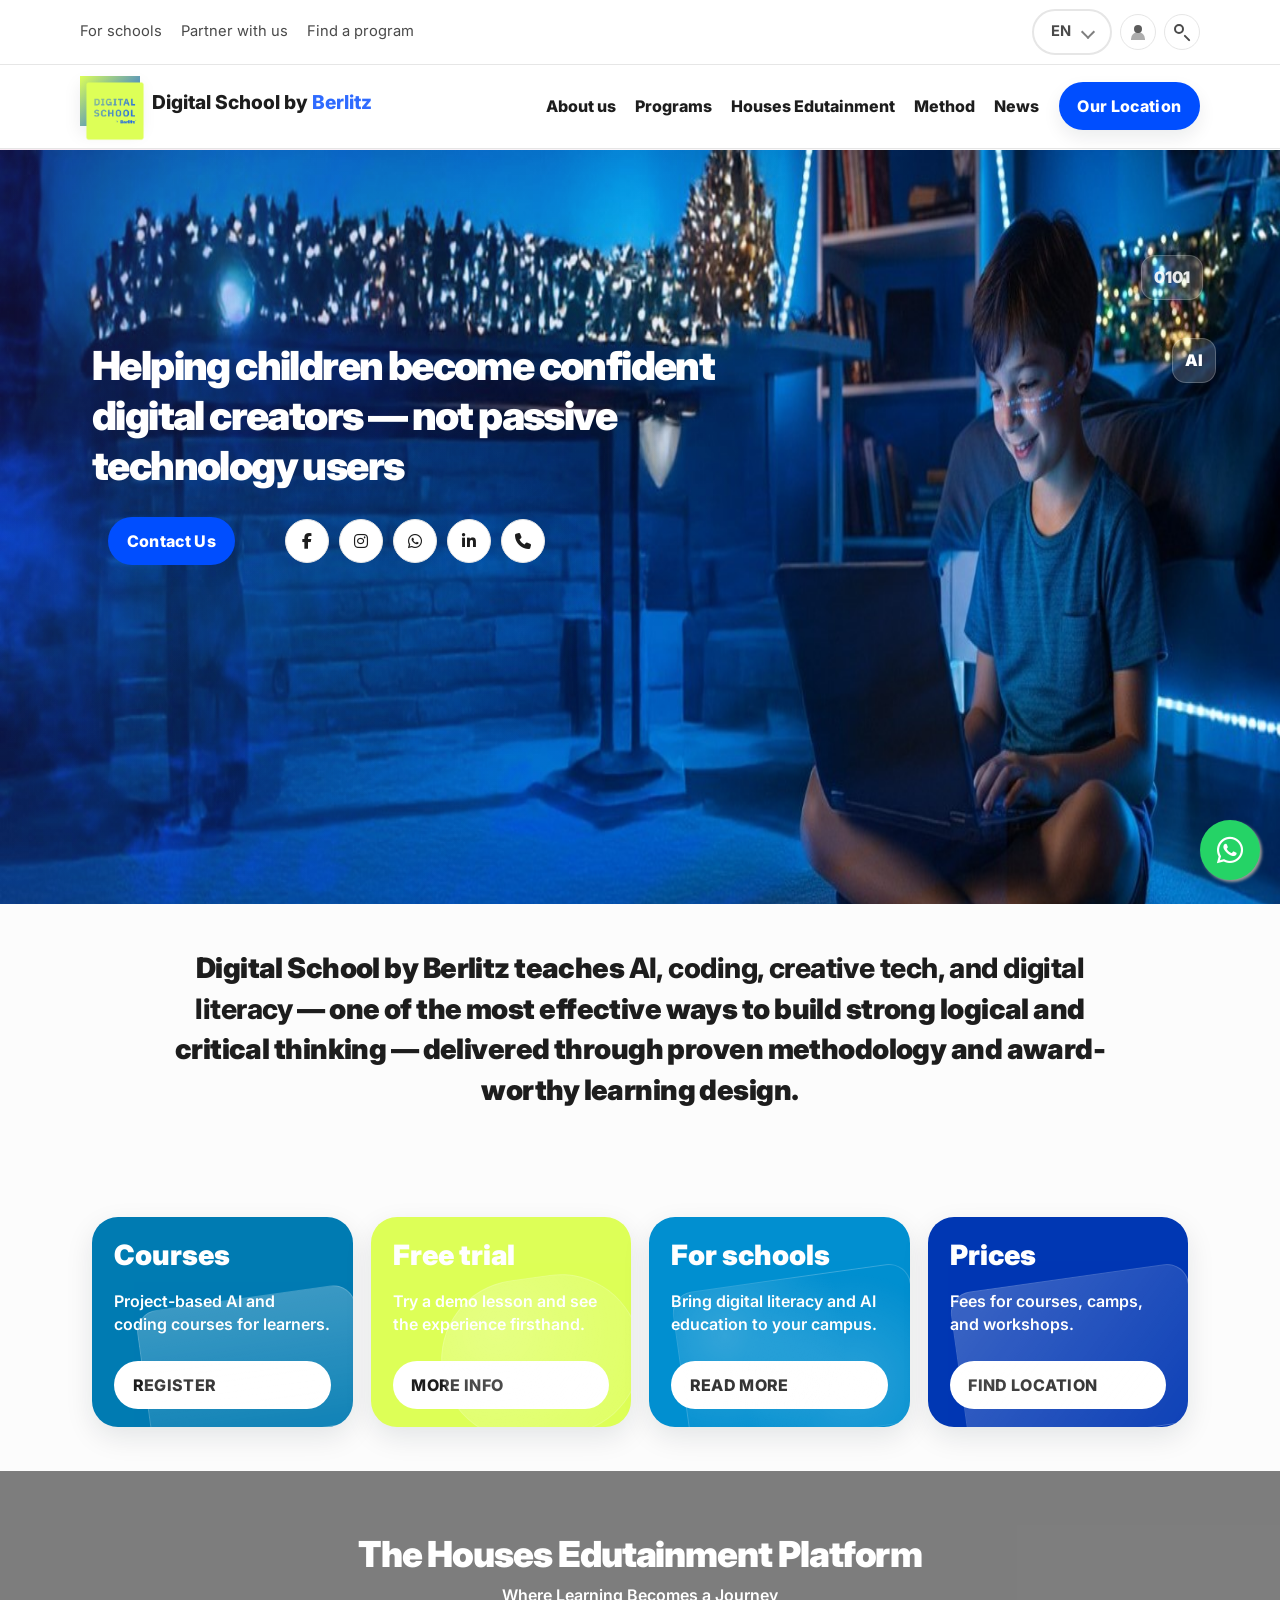
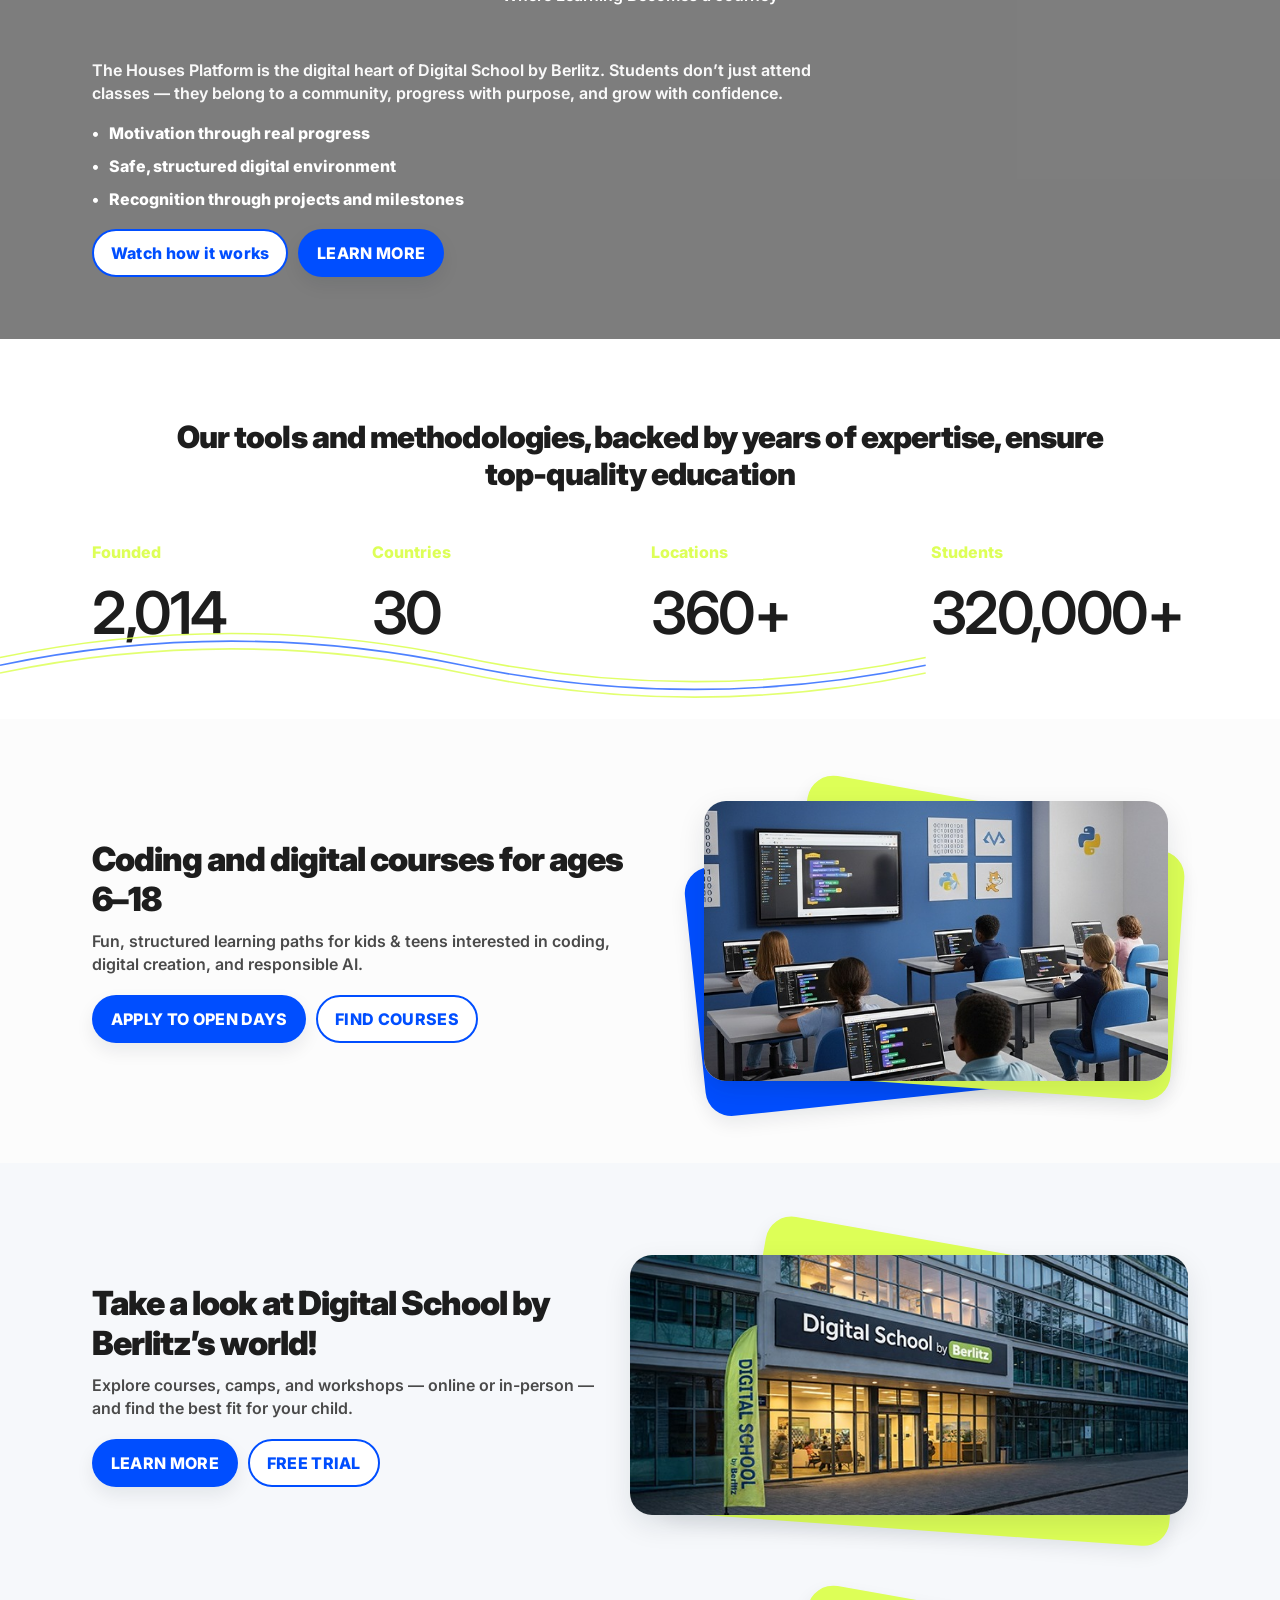
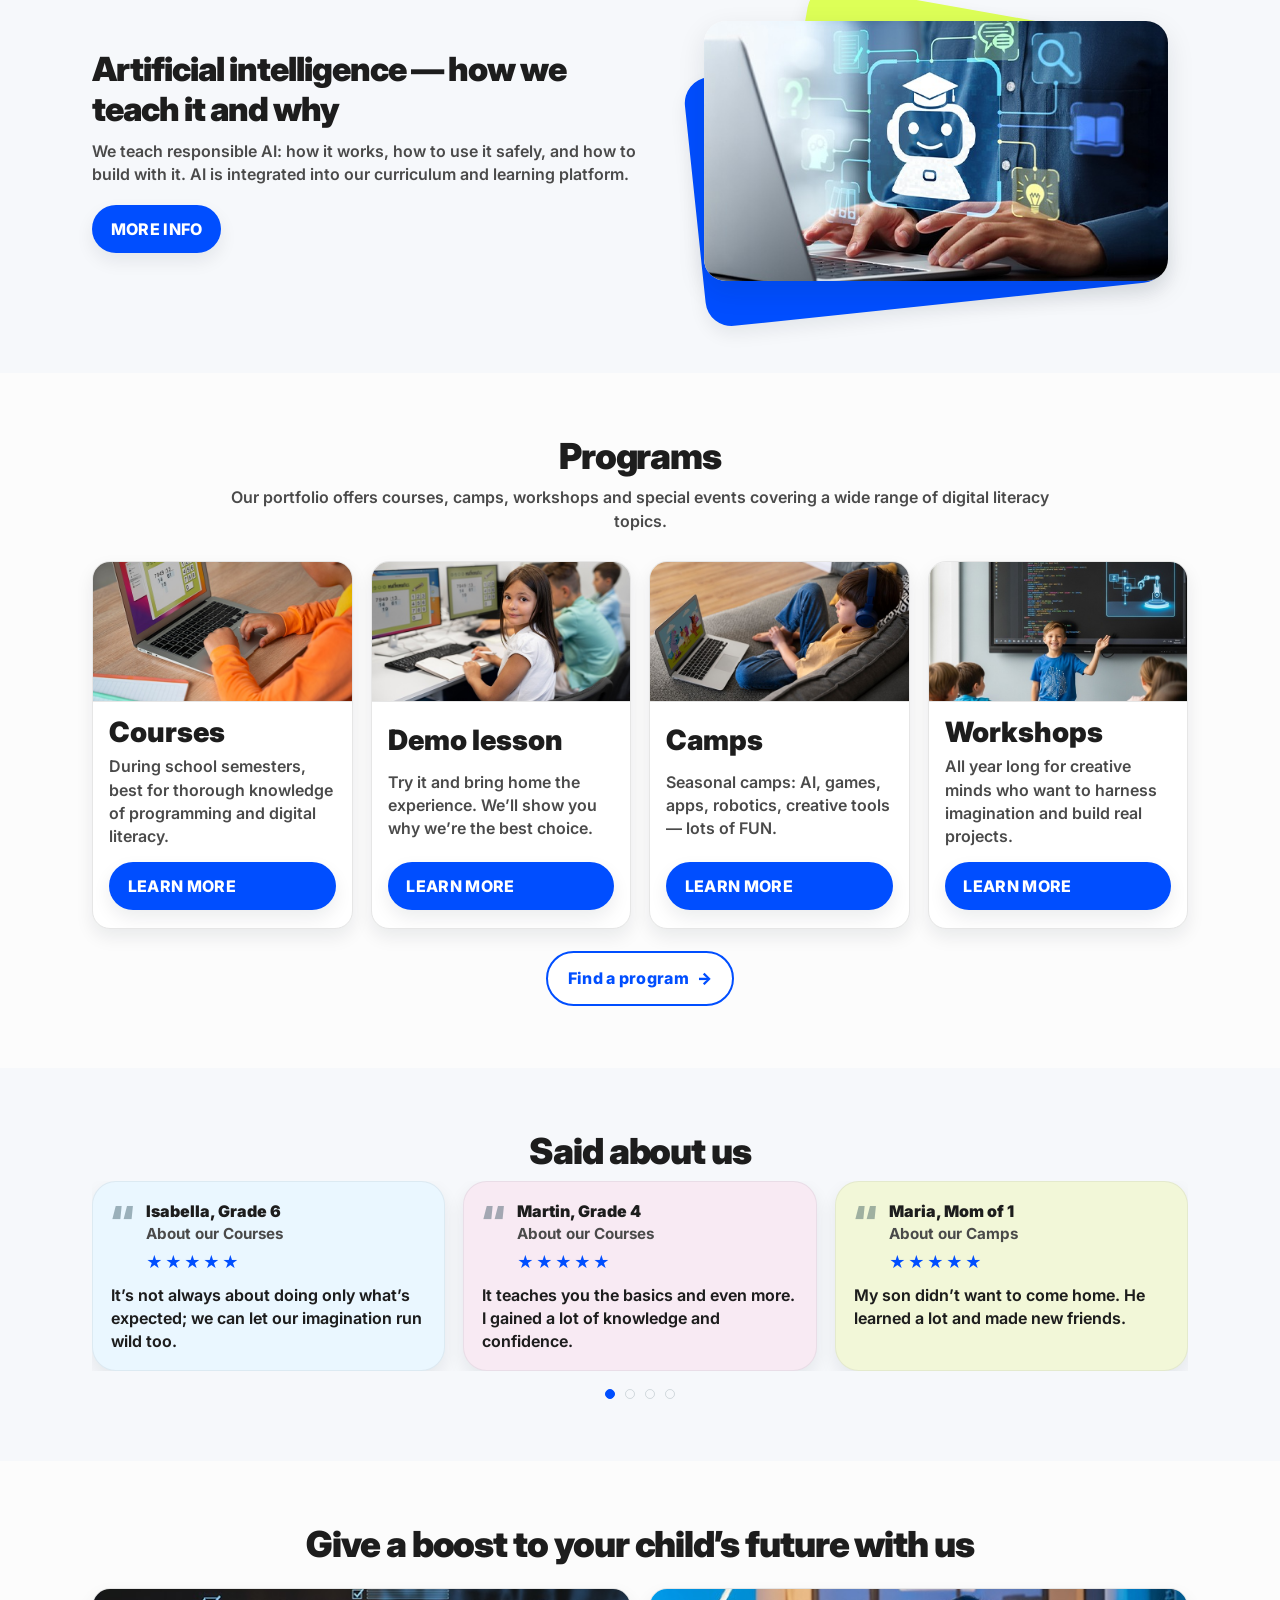
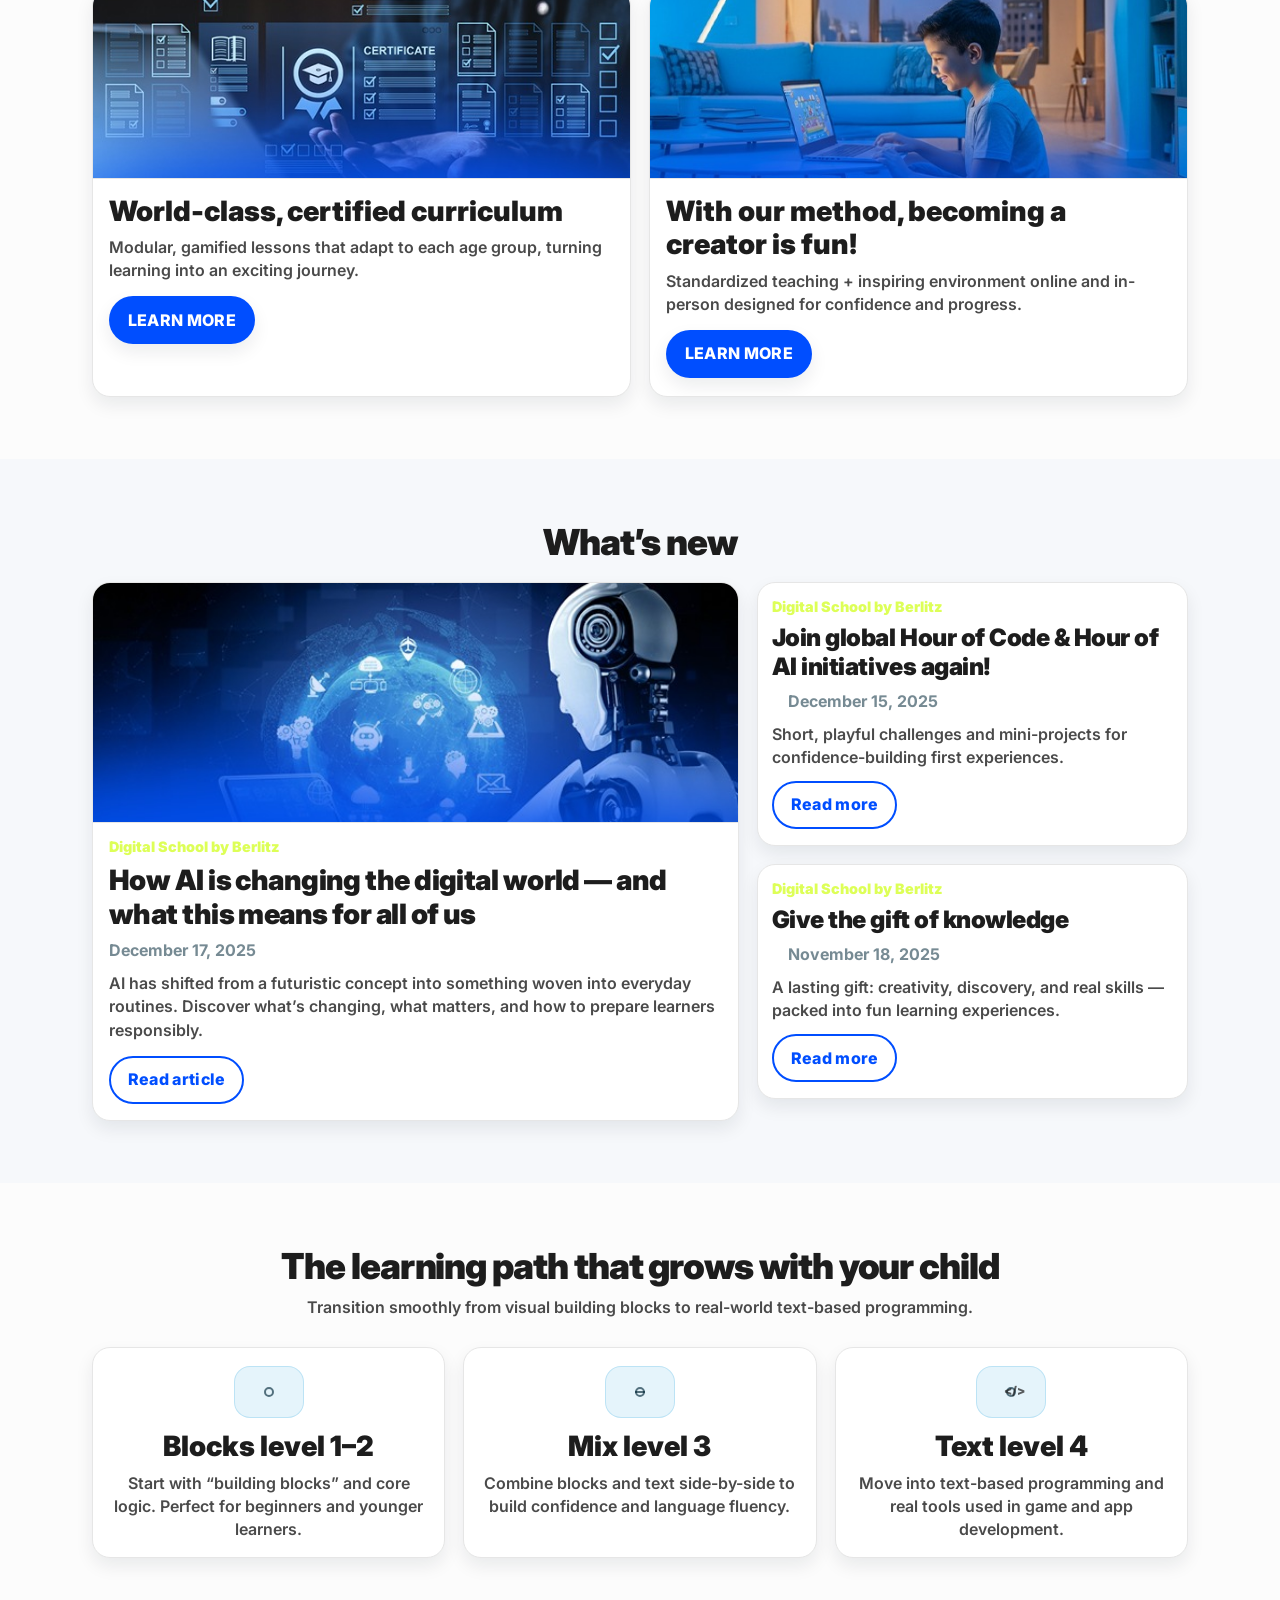
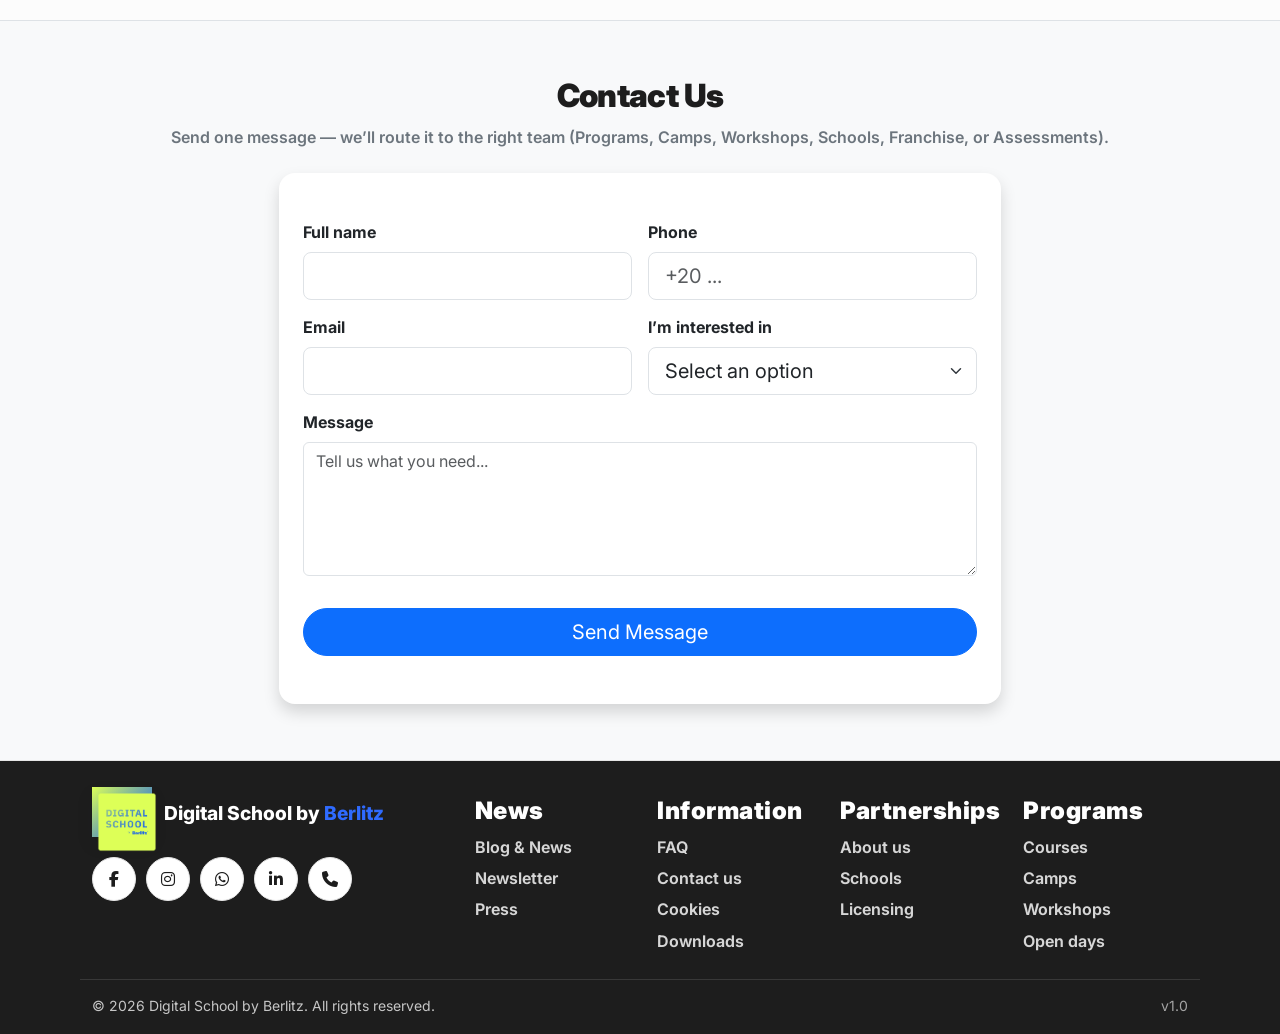
==== commit 7d77132b: "change hero assets and brand identity" ====
--- a/index.html
+++ b/index.html
@@ -4,9 +4,9 @@
   <head>
     <meta charset="utf-8" />
     <meta name="viewport" content="width=device-width, initial-scale=1" />
-    <title>Berlitz Digital School</title>
+    <title>Digital School by Berlitz</title>
     <meta name="description"
-      content="Berlitz Digital School — build future-ready digital skills with confidence." />
+      content="Digital School by Berlitz — build future-ready digital skills with confidence." />
     <link rel="shortcut icon"
       href="media/images/Berlitz_DigitalSchool_Franchise_Logo_Yellow_Cutout_RGB.png"
       type="image/x-icon">
@@ -49,12 +49,12 @@
     <!-- Main header -->
     <header class="header">
       <div class="container header__inner">
-        <a class="brand" href="#" aria-label="Berlitz Digital School Home">
+        <a class="brand" href="#" aria-label="Digital School by Berlitz Home">
           <span class="brand__mark" aria-hidden="true"> <img
               src="media/images/Berlitz_DigitalSchool_Franchise_Logo_Yellow_Cutout_RGB.png"
               alt></span>
-          <h1> <span class="brand__name">Berlitz<span
-                class="brand__name--accent">DigitalSchool</span></span></h1>
+          <h1> Digital School by
+            <span class="brand__name--accent">Berlitz</span></h1>
         </a>
 
         <!-- Mobile nav toggle (CSS-only) -->
@@ -130,7 +130,6 @@
         </div>
       </div>
 
-      <!-- Decorative floating badges (optional) -->
       <div class="hero__badge hero__badge--one" aria-hidden="true">AI</div>
       <div class="hero__badge hero__badge--two" aria-hidden="true">0101</div>
     </section>
@@ -139,7 +138,7 @@
     <section class="section section--tight">
       <div class="container">
         <p class="lead">
-          Berlitz Digital School teaches <strong>AI, coding, creative tech,
+          Digital School by Berlitz teaches <strong>AI, coding, creative tech,
             and digital literacy</strong> —
           one of the most effective ways to build strong logical and critical
           thinking —
@@ -311,7 +310,7 @@
     <section class="section section--alt">
       <div class="container split split--reverse">
         <div class="split__text">
-          <h2>Take a look at Berlitz Digital School’s world!</h2>
+          <h2>Take a look at Digital School by Berlitz’s world!</h2>
           <p>
             Explore courses, camps, and workshops — online or in-person — and
             find the best fit for your
@@ -330,7 +329,7 @@
             <div class="media-card media-card--wide">
               <div class="media-card__mock media-card__mock--globe">
                 <img src="media/images/about-section2.jpeg"
-                  alt="Berlitz Digital School world">
+                  alt="Digital School by Berlitz world">
               </div>
             </div>
           </div>
@@ -572,7 +571,7 @@
             <div class="news-main__img">
               <img src="media/images/what's new.jpeg" alt="What's new">
             </div>
-            <div class="news-main__tag">BERLITZ DIGITAL SCHOOL</div>
+            <div class="news-main__tag">Digital School by Berlitz</div>
             <h3>How AI is changing the digital world — and what this means for
               all of us</h3>
             <div class="news-date">December 17, 2025</div>
@@ -587,7 +586,7 @@
 
           <div class="news-side">
             <article class="news-mini">
-              <div class="news-mini__tag">BERLITZ DIGITAL SCHOOL</div>
+              <div class="news-mini__tag">Digital School by Berlitz</div>
               <h4>Join global Hour of Code & Hour of AI initiatives
                 again!</h4>
               <div class="news-date">December 15, 2025</div>
@@ -599,7 +598,7 @@
             </article>
 
             <article class="news-mini">
-              <div class="news-mini__tag">BERLITZ DIGITAL SCHOOL</div>
+              <div class="news-mini__tag">Digital School by Berlitz</div>
               <h4>Give the gift of knowledge</h4>
               <div class="news-date">November 18, 2025</div>
               <p>
@@ -744,12 +743,12 @@
               <div class="container footer__inner">
                 <div class="footer__brand">
                   <a class="brand" href="#"
-                    aria-label="Berlitz Digital School Home">
+                    aria-label="Digital School by Berlitz Home">
                     <span class="brand__mark" aria-hidden="true"> <img
                         src="media/images/Berlitz_DigitalSchool_Franchise_Logo_Yellow_Cutout_RGB.png"
                         alt></span>
-                    <h1> <span class="brand__name">Berlitz<span
-                          class="brand__name--accent">DigitalSchool</span></span></h1>
+                    <h1> Digital School by
+                      <span class="brand__name--accent">Berlitz</span></h1>
                   </a>
                   <div class="hero-contact__social" aria-label="Social links">
 
@@ -822,7 +821,8 @@
               </div>
 
               <div class="container footer__bottom">
-                <small>© <span id="year">2026</span> Berlitz Digital School. All
+                <small>© <span id="year">2026</span> Digital School by Berlitz.
+                  All
                   rights
                   reserved.</small>
                 <small class="muted">v1.0</small>
--- a/css/styles.css
+++ b/css/styles.css
@@ -213,7 +213,7 @@
   display: flex;
   align-items: center;
   justify-content: space-between;
-  padding: 0.75rem 0;
+  padding: 1.1rem 0;
   gap: 1rem;
 }
 
@@ -239,13 +239,13 @@
   width: 60px;
 }
 
-.brand__name {
-  font-size: 1.15rem;
-  letter-spacing: -.02em;
+h1 {
+  font-size: 1.2rem;
+
 }
 
 .brand__name--accent {
-  color: var(--magenta);
+  color: var(--cyan);
 }
 
 .nav {
@@ -299,10 +299,21 @@
   height: calc(100vh - 145px);
   /* Replace this with your real hero image */
   background:
-    url(../media/images/hero-section.jpeg) no-repeat fixed;
-  background-size: cover;
-  background-position: center;
-}
+    url(../media/images/Hero\ section\ -\ Copy.jpeg) no-repeat fixed;
+  background-position: center 150px;
+  background-size: 100% 100%;
+}
+
+@media (max-width:768px) {
+  .hero {
+    background:
+      url(../media/images/Hero\ for\ mobile.jpeg) no-repeat fixed;
+      background-size: 100% 100%;
+      background-position: center;
+
+  }
+}
+
 
 .hero::after {
   content: "";
@@ -419,17 +430,17 @@
   z-index: 1;
   background: rgba(255, 255, 255, .16);
   border: 1px solid rgba(255, 255, 255, .22);
-  backdrop-filter: blur(8px);
   color: #fff;
   font-weight: 900;
   border-radius: 14px;
   padding: 10px 12px;
   box-shadow: 0 10px 24px rgba(0, 0, 0, .18);
+
 }
 
 .hero__badge--one {
-  right: 10%;
-  top: 22%;
+  right: 5%;
+  top: 25%;
 }
 
 .hero__badge--two {
@@ -1350,10 +1361,6 @@
   opacity: .8;
 }
 
-/* =========================
-   Minimal Icons (pure CSS)
-   (replace with real SVG icon set later)
-========================= */
 .icon {
   display: inline-block;
   width: 18px;
@@ -1361,7 +1368,6 @@
   position: relative;
 }
 
-/* Simple: search */
 .icon-search::before {
   content: "";
   position: absolute;
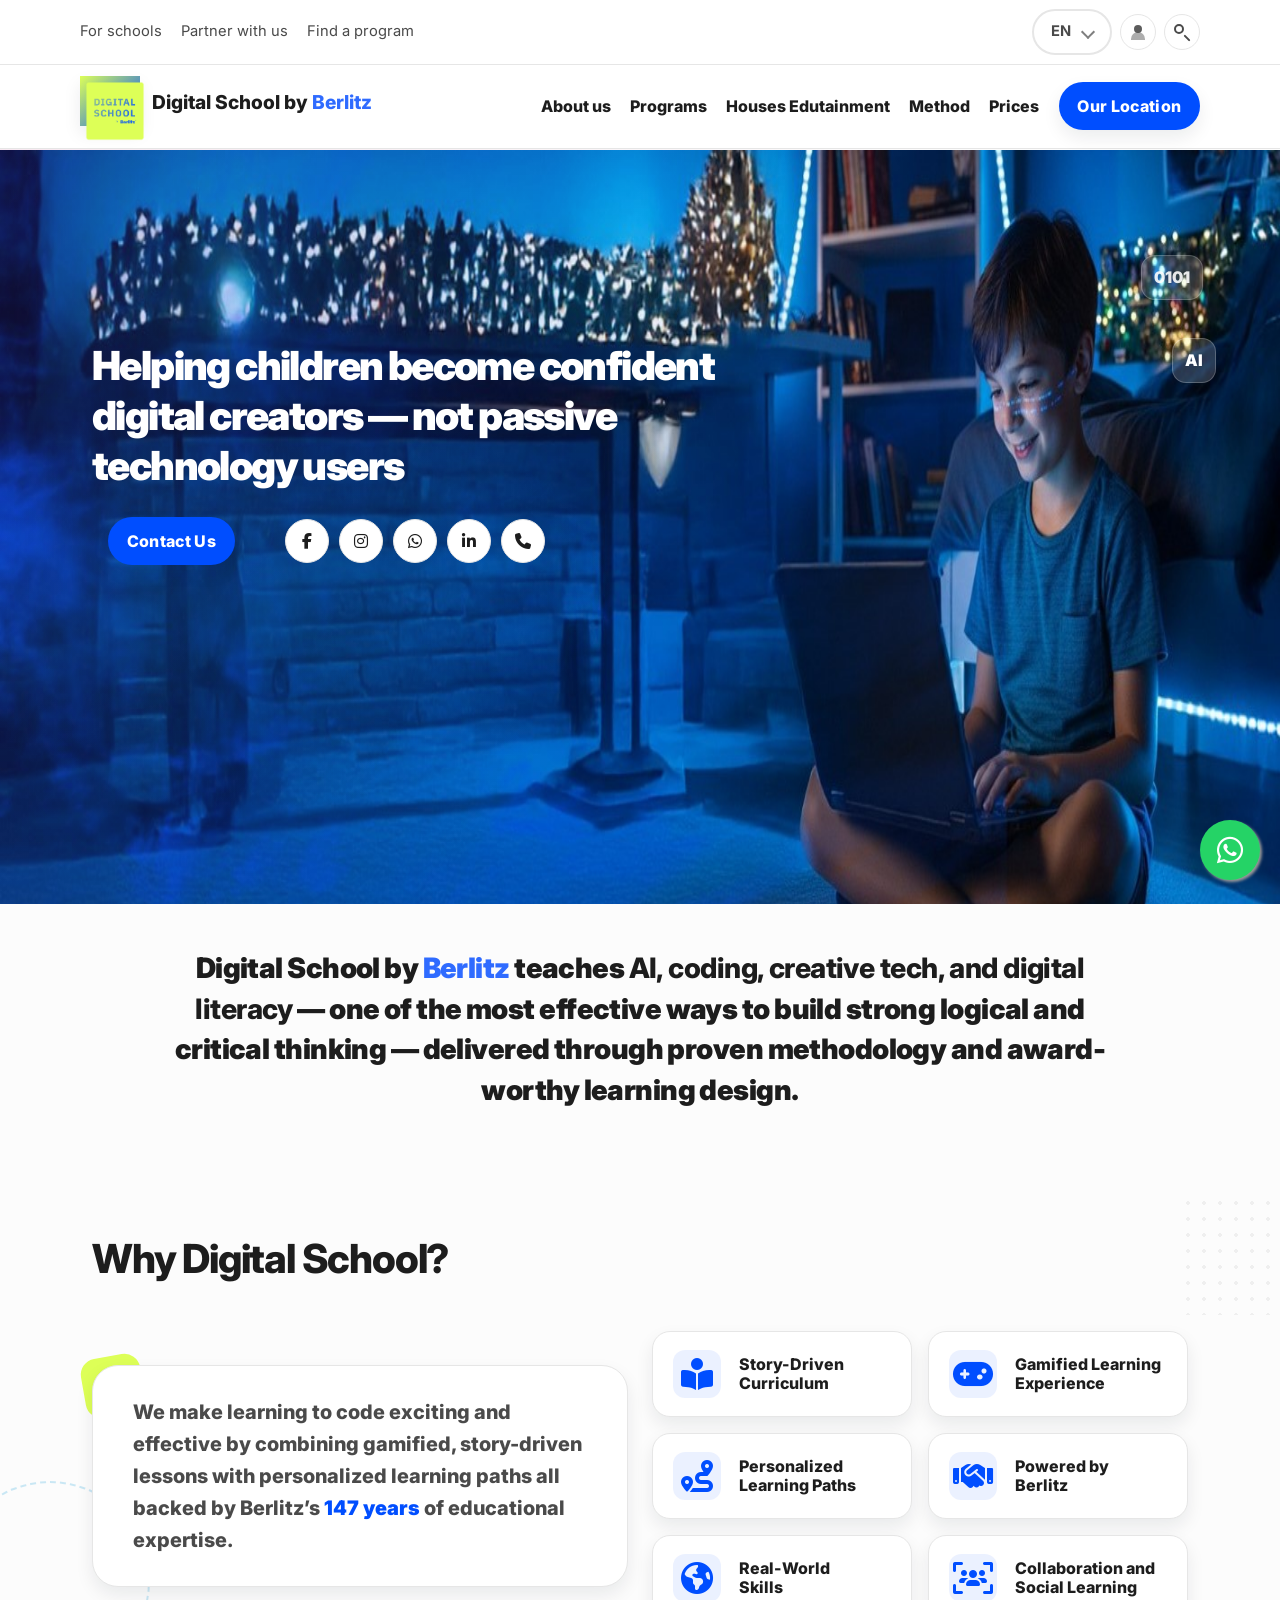
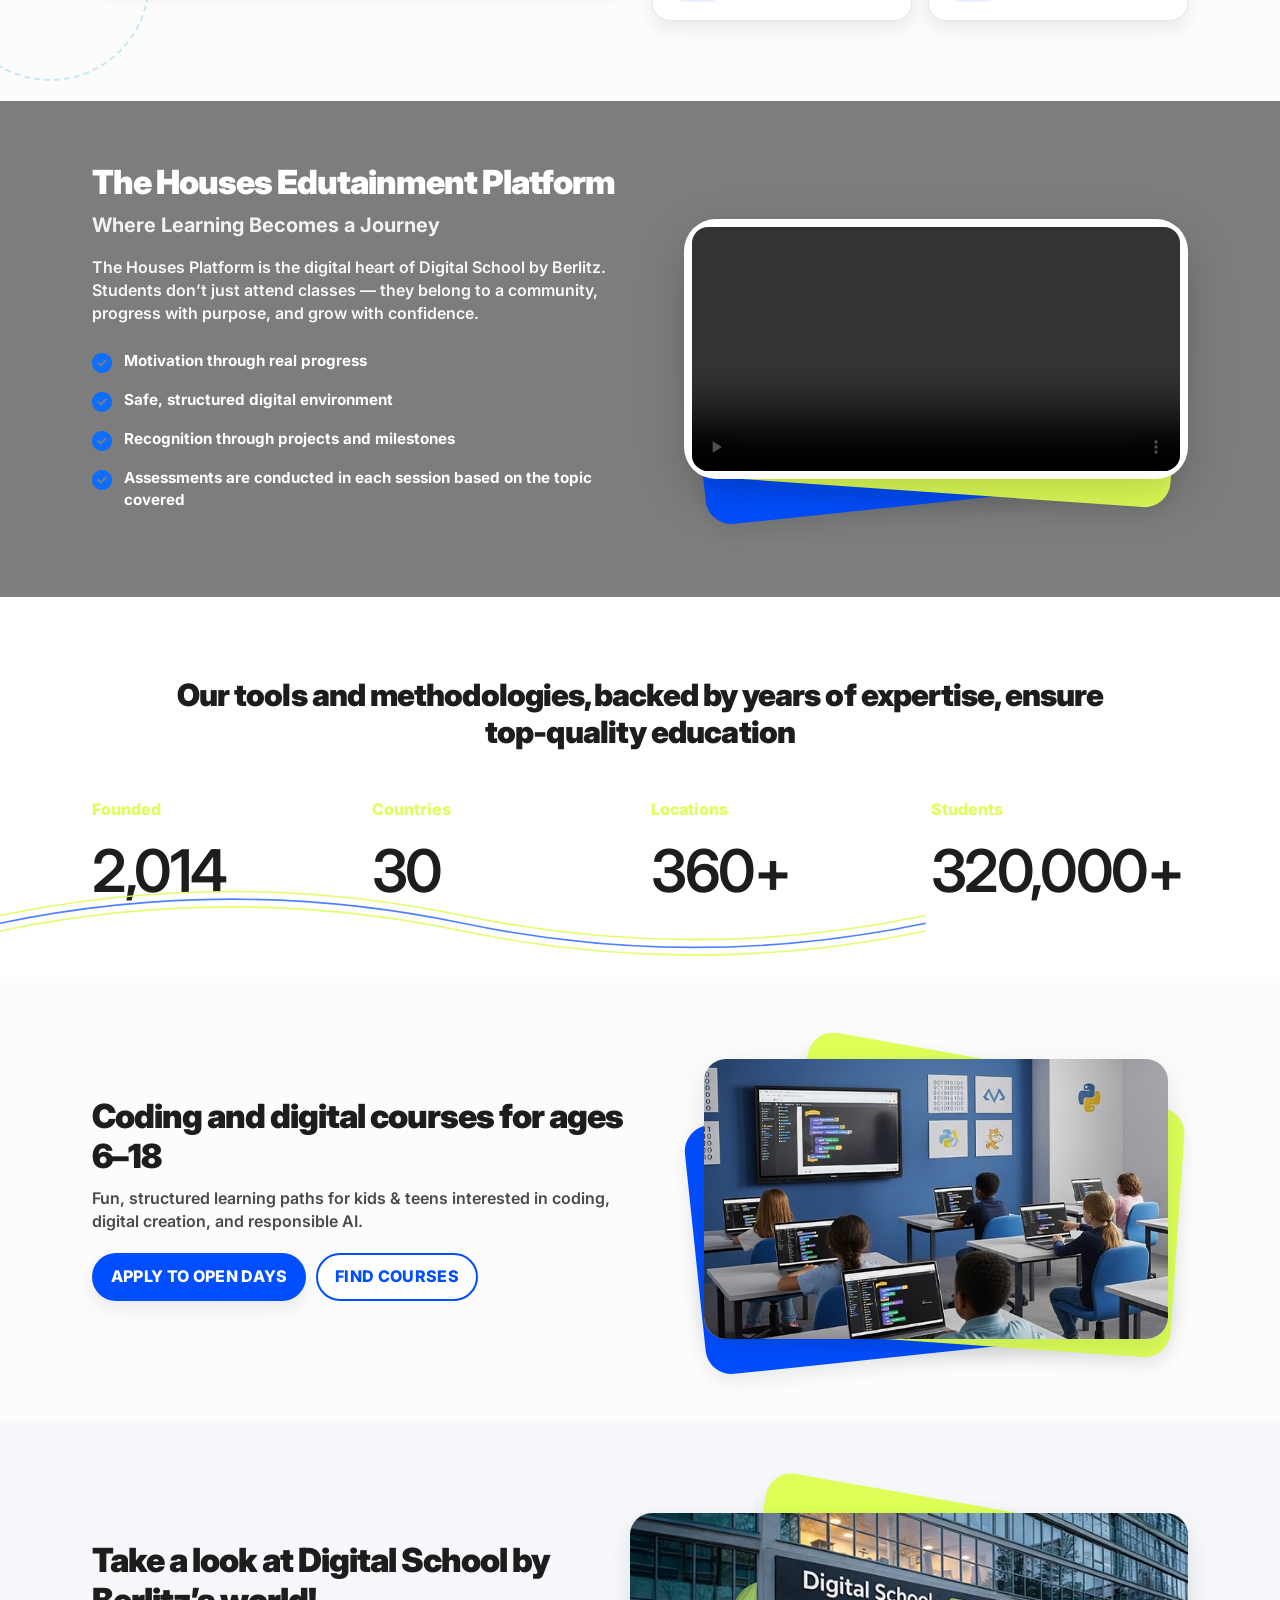
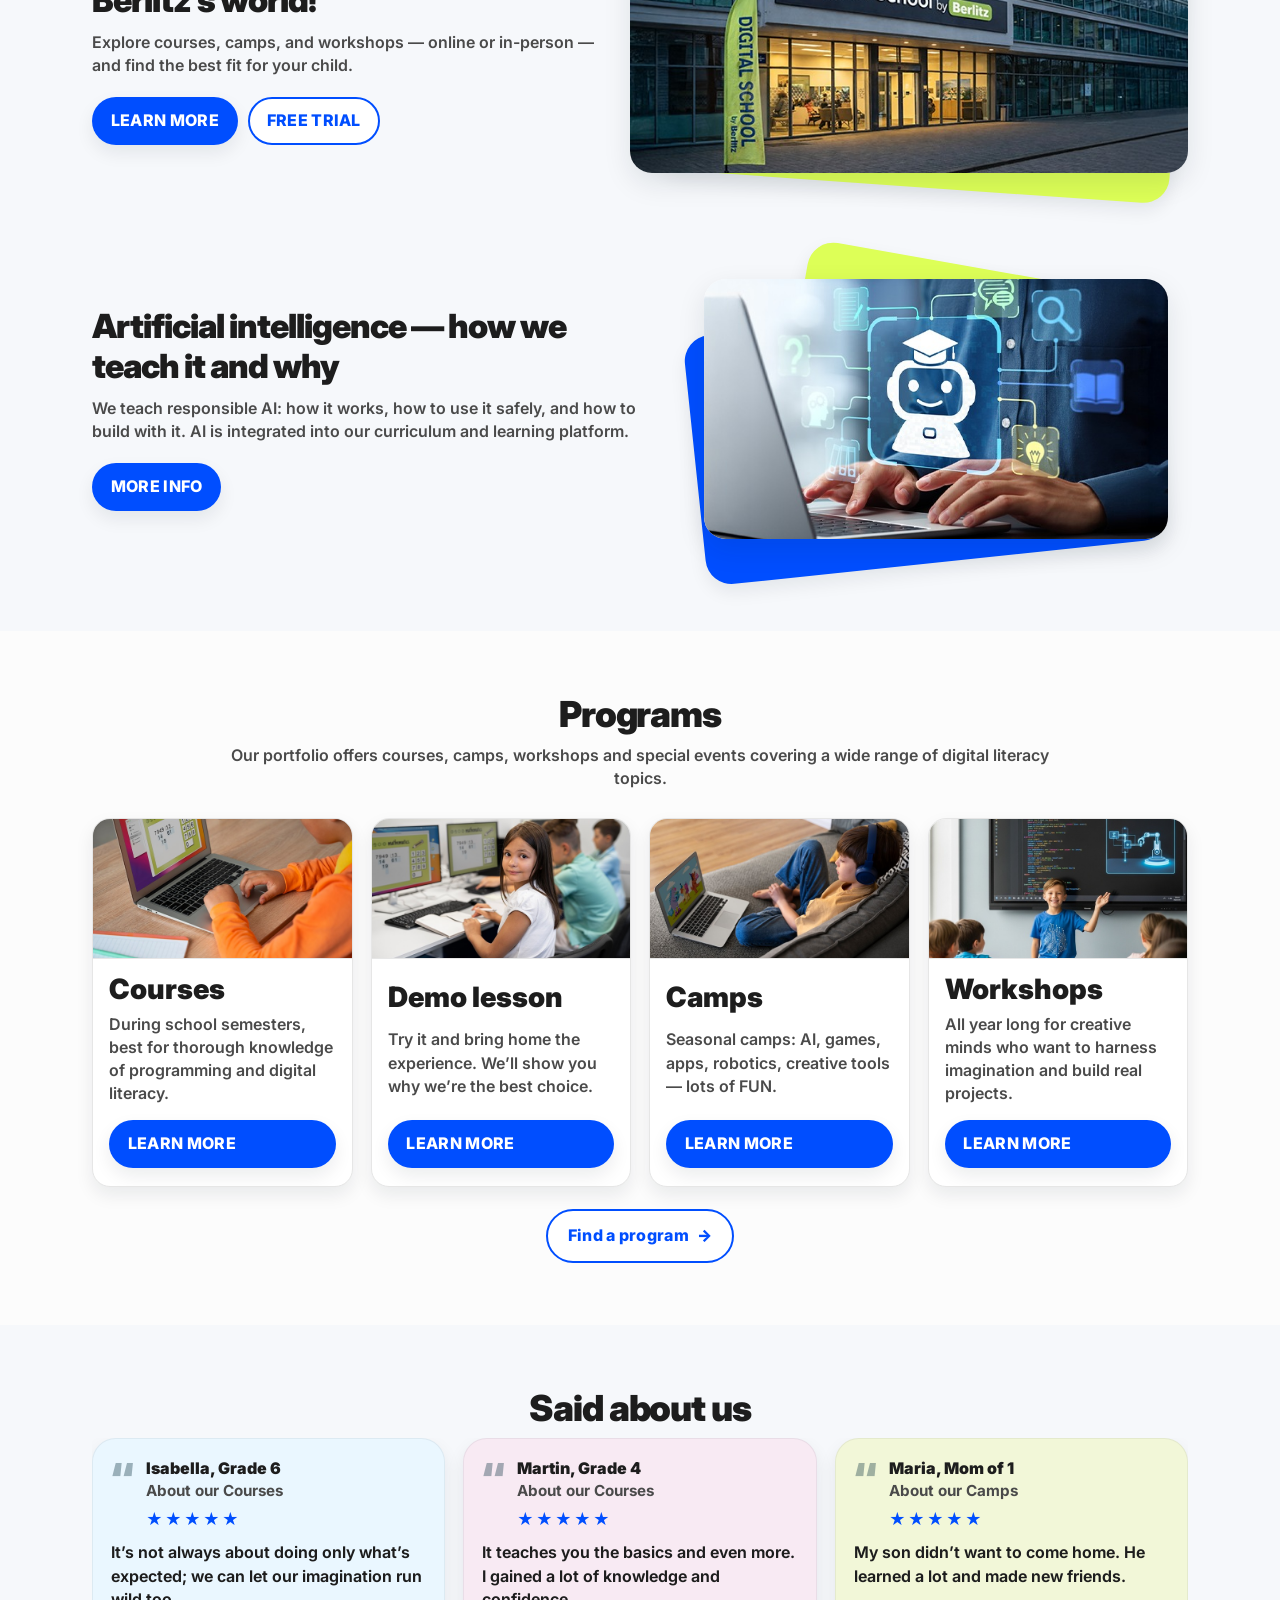
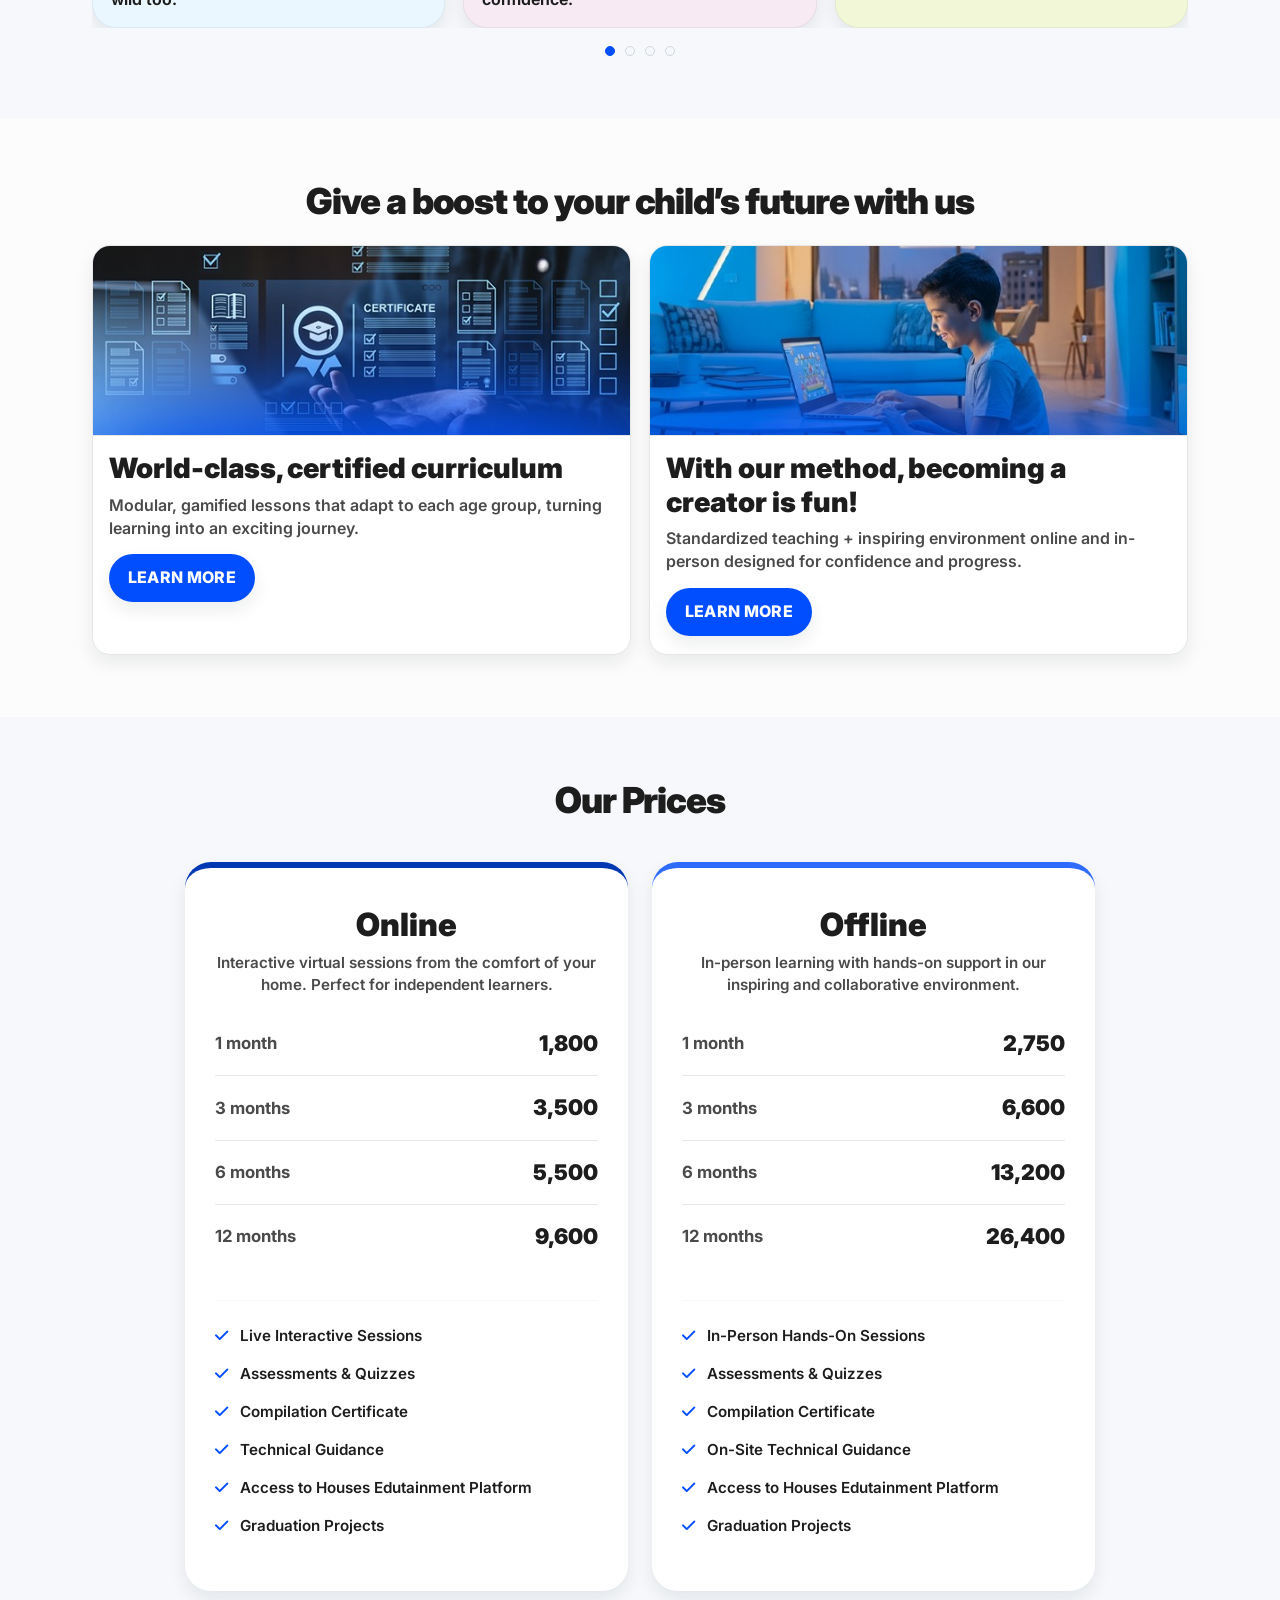
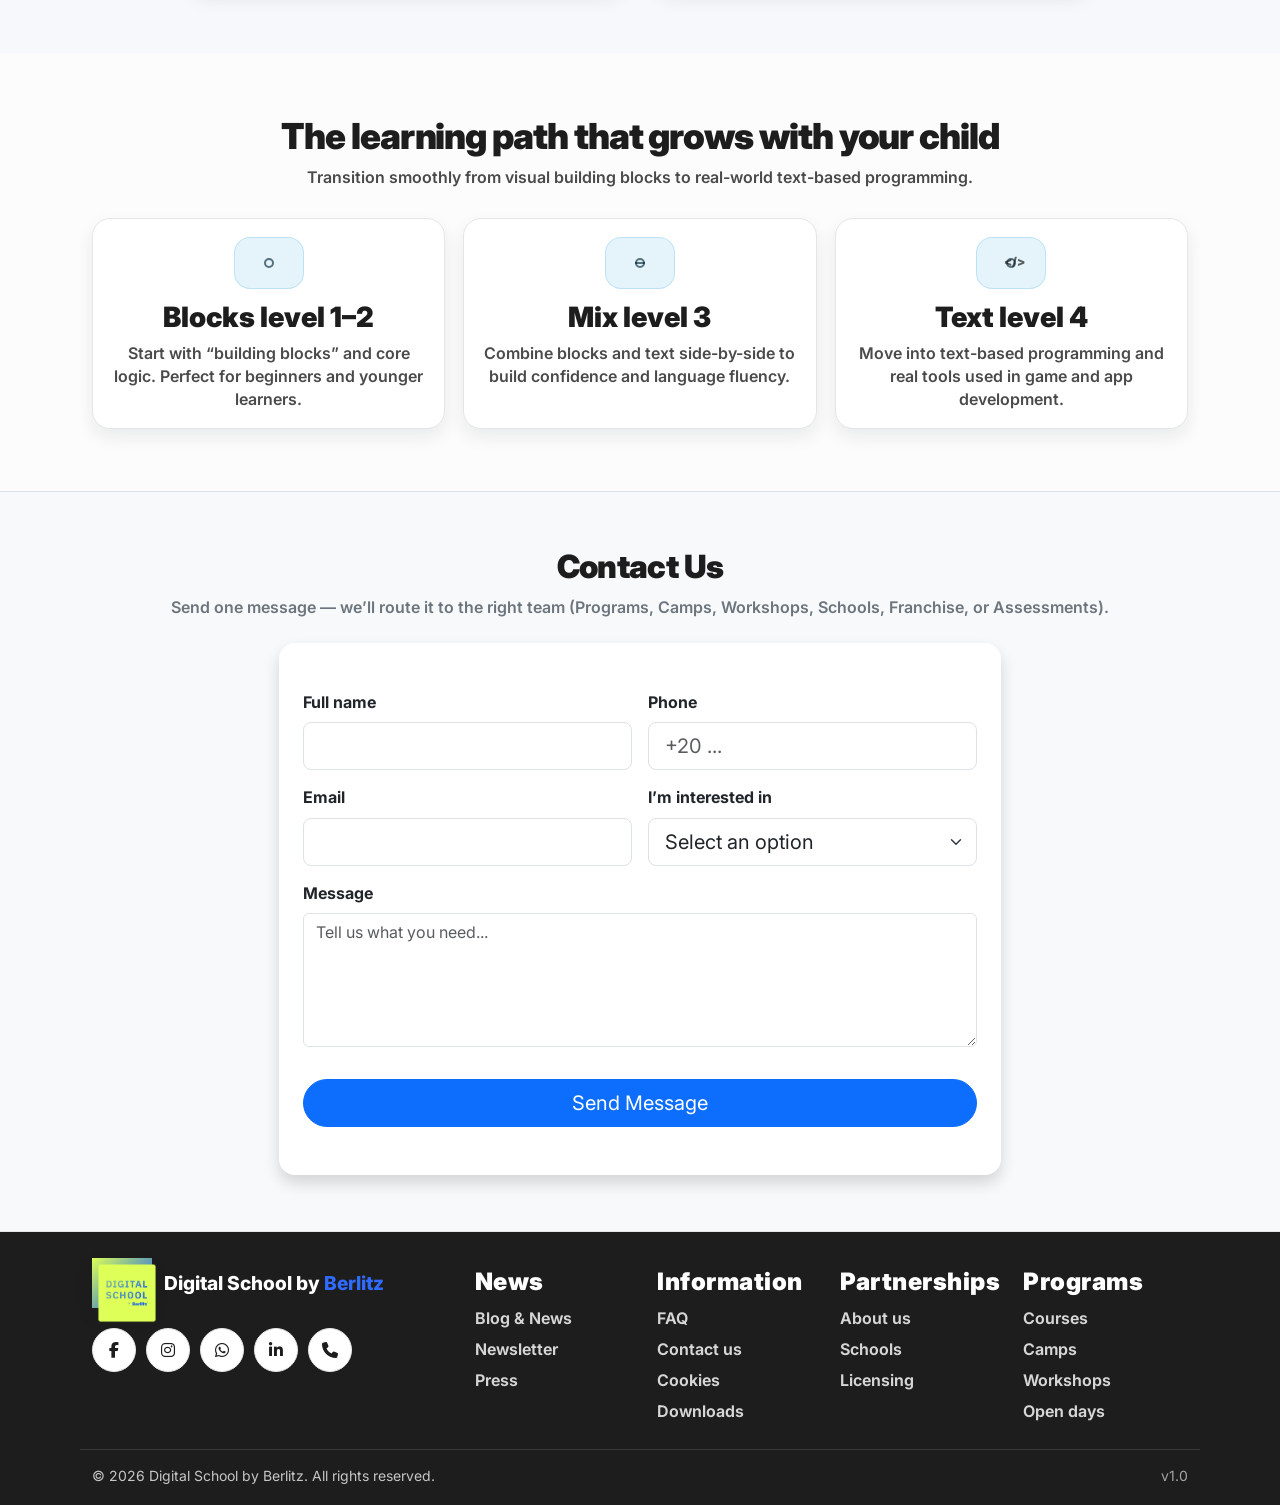
==== commit b20d4d16: "prices section addition and why us? houses embeded video" ====
--- a/index.html
+++ b/index.html
@@ -68,7 +68,7 @@
           <a class="nav__link" href="#programs">Programs</a>
           <a class="nav__link" href="#">Houses Edutainment</a>
           <a class="nav__link" href="#method">Method</a>
-          <a class="nav__link" href="#news">News</a>
+          <a class="nav__link" href="#prices">Prices</a>
           <a class="pill pill--primary" target="_blank"
             href="https://maps.app.goo.gl/1vDeKZDfzDRsUp1y6">Our Location</a>
         </nav>
@@ -138,7 +138,7 @@
     <section class="section section--tight">
       <div class="container">
         <p class="lead">
-          Digital School by Berlitz teaches <strong>AI, coding, creative tech,
+          Digital School by <span class="brand__name--accent"> Berlitz</span> teaches <strong>AI, coding, creative tech,
             and digital literacy</strong> —
           one of the most effective ways to build strong logical and critical
           thinking —
@@ -148,50 +148,77 @@
       </div>
     </section>
 
-    <!-- 4 CTA cards -->
-    <section class="section section--tight">
-      <div class="container">
-        <div class="cta-grid">
-          <article class="cta-card cta-card--blue">
-            <h3>Courses</h3>
-            <p>Project-based AI and coding courses for learners.</p>
-            <a class="pill pill--white" href="#">REGISTER</a>
-            <div class="cta-card__art" aria-hidden="true">
-              <div class="art art--laptop"></div>
-            </div>
-          </article>
-
-          <article class="cta-card cta-card--magenta">
-            <h3>Free trial</h3>
-            <p>Try a demo lesson and see the experience firsthand.</p>
-            <a class="pill pill--white" href="#">MORE INFO</a>
-            <div class="cta-card__art" aria-hidden="true">
-              <div class="art art--spark"></div>
-            </div>
-          </article>
-
-          <article class="cta-card cta-card--cyan">
-            <h3>For schools</h3>
-            <p>Bring digital literacy and AI education to your campus.</p>
-            <a class="pill pill--white" href="#">READ MORE</a>
-            <div class="cta-card__art" aria-hidden="true">
-              <div class="art art--map"></div>
-            </div>
-          </article>
-
-          <article class="cta-card cta-card--teal">
-            <h3>Prices</h3>
-            <p>Fees for courses, camps, and workshops.</p>
-            <a class="pill pill--white" href="#">FIND LOCATION</a>
-            <div class="cta-card__art" aria-hidden="true">
-              <div class="art art--money"></div>
-            </div>
-          </article>
-        </div>
-
-      </div>
-    </section>
-    <!-- Houses Edutainment Platform (Video Background) -->
+    <!-- Why Digital School -->
+    <section class="why-section" id="why-us">
+      <!-- Decorative background elements -->
+      <div class="why-decor-dots"></div>
+      <div class="why-decor-circle"></div>
+
+      <div class="container position-relative" style="z-index: 2;">
+        <h2 class="why-section__title">Why Digital School?</h2>
+        
+        <div class="row g-4 align-items-center mt-2">
+          <!-- Text Column -->
+          <div class="col-lg-6">
+            <div class="why-glass-card">
+              <p class="mb-0 fs-5">
+                We make learning to code exciting and effective by combining gamified, story-driven lessons with personalized learning paths all backed by Berlitz’s <span class="highlight">147 years</span> of educational expertise.
+              </p>
+            </div>
+          </div>
+          
+          <!-- Features Grid Column -->
+          <div class="col-lg-6">
+            <div class="row g-3">
+              
+              <div class="col-sm-6">
+                <div class="why-feature-card">
+                  <div class="why-feature-icon"><i class="fa-solid fa-book-open-reader"></i></div>
+                  <div class="why-feature-text">Story-Driven<br>Curriculum</div>
+                </div>
+              </div>
+
+              <div class="col-sm-6">
+                <div class="why-feature-card">
+                  <div class="why-feature-icon"><i class="fa-solid fa-gamepad"></i></div>
+                  <div class="why-feature-text">Gamified Learning<br>Experience</div>
+                </div>
+              </div>
+
+              <div class="col-sm-6">
+                <div class="why-feature-card">
+                  <div class="why-feature-icon"><i class="fa-solid fa-route"></i></div>
+                  <div class="why-feature-text">Personalized<br>Learning Paths</div>
+                </div>
+              </div>
+
+              <div class="col-sm-6">
+                <div class="why-feature-card">
+                  <div class="why-feature-icon"><i class="fa-solid fa-handshake"></i></div>
+                  <div class="why-feature-text">Powered by<br>Berlitz</div>
+                </div>
+              </div>
+              
+              <div class="col-sm-6">
+                <div class="why-feature-card">
+                  <div class="why-feature-icon"><i class="fa-solid fa-earth-americas"></i></div>
+                  <div class="why-feature-text">Real-World<br>Skills</div>
+                </div>
+              </div>
+
+              <div class="col-sm-6">
+                <div class="why-feature-card">
+                  <div class="why-feature-icon"><i class="fa-solid fa-users-viewfinder"></i></div>
+                  <div class="why-feature-text">Collaboration and<br>Social Learning</div>
+                </div>
+              </div>
+
+            </div>
+          </div>
+        </div>
+      </div>
+    </section>
+    <!-- Houses Edutainment Platform -->
     <section class="section video-hero" id="houses">
       <div class="video-hero__bg" aria-hidden="true">
         <video class="video-hero__video" autoplay muted loop playsinline>
@@ -202,38 +229,35 @@
         <div class="video-hero__overlay"></div>
       </div>
 
-      <div class="container video-hero__content">
-        <h2 class="center-title video-hero__title">The Houses Edutainment
-          Platform</h2>
-        <p class="center-subtitle video-hero__subtitle">Where Learning Becomes a
-          Journey</p>
-
-        <div class="row g-4 mt-2">
-          <div class="col-12 col-lg-8">
-            <p class="video-hero__text">
-              The Houses Platform is the digital heart of Digital School by
-              Berlitz. Students don’t just attend classes —
-              they belong to a community, progress with purpose, and grow with
-              confidence.
-            </p>
-
-            <ul class="video-hero__list">
-              <li><span class="video-hero__dot"
-                  aria-hidden="true">•</span>Motivation through real
-                progress</li>
-              <li><span class="video-hero__dot" aria-hidden="true">•</span>Safe,
-                structured digital environment</li>
-              <li><span class="video-hero__dot"
-                  aria-hidden="true">•</span>Recognition through projects and
-                milestones</li>
-            </ul>
-
-            <div class="video-hero__actions">
-              <a class="pill pill--outline"
-                href="https://drive.google.com/file/d/1aRGjh-8TP7PCTL5rZWFHq_8io9ju1IF6/view?usp=drive_link"
-                target="_blank"
-                rel="noopener">Watch how it works</a>
-              <a class="pill pill--primary" href="#">LEARN MORE</a>
+      <div class="container split video-hero__content">
+        <div class="split__text text-white">
+          <h2 class="mb-2 text-white" style="color: #fff !important;">The Houses Edutainment Platform</h2>
+          <p class="fw-bold fs-5 mb-3" style="color: rgba(255,255,255,0.9);">Where Learning Becomes a Journey</p>
+          <p class="mb-4" style="color: rgba(255,255,255,0.95);">
+            The Houses Platform is the digital heart of Digital School by
+            Berlitz. Students don’t just attend classes —
+            they belong to a community, progress with purpose, and grow with
+            confidence.
+          </p>
+
+          <ul class="pricing-features mb-4">
+            <li><i class="fa-solid fa-circle-check fs-5 text-primary"></i> <span class="fw-bold text-white">Motivation through real progress</span></li>
+            <li><i class="fa-solid fa-circle-check fs-5 text-primary"></i> <span class="fw-bold text-white">Safe, structured digital environment</span></li>
+            <li><i class="fa-solid fa-circle-check fs-5 text-primary"></i> <span class="fw-bold text-white">Recognition through projects and milestones</span></li>
+            <li><i class="fa-solid fa-circle-check fs-5 text-primary"></i> <span class="fw-bold text-white">Assessments are conducted in each session based on the topic covered  </span></li>
+          </ul>
+
+        </div>
+
+        <div class="split__media">
+          <div class="shape-stack">
+            <div class="shape shape--a"></div>
+            <div class="shape shape--b"></div>
+            <div class="p-2 bg-white rounded-5 shadow-lg position-relative" style="z-index: 2; width: 100%;">
+              <video controls class="w-100 rounded-4 d-block" preload="metadata">
+                <source src="media/Edutainment.mp4" type="video/mp4" />
+                Your browser does not support the video tag.
+              </video>
             </div>
           </div>
         </div>
@@ -561,52 +585,88 @@
       </div>
     </section>
 
-    <!-- What's new -->
-    <section class="section section--alt" id="news">
+    <!-- Prices -->
+    <section class="section section--alt" id="prices">
       <div class="container">
-        <h2 class="center-title">What’s new</h2>
-
-        <div class="news-grid">
-          <article class="news-main">
-            <div class="news-main__img">
-              <img src="media/images/what's new.jpeg" alt="What's new">
-            </div>
-            <div class="news-main__tag">Digital School by Berlitz</div>
-            <h3>How AI is changing the digital world — and what this means for
-              all of us</h3>
-            <div class="news-date">December 17, 2025</div>
-            <p>
-              AI has shifted from a futuristic concept into something woven
-              into everyday routines.
-              Discover what’s changing, what matters, and how to prepare
-              learners responsibly.
-            </p>
-            <a class="pill pill--outline" href="#">Read article</a>
-          </article>
-
-          <div class="news-side">
-            <article class="news-mini">
-              <div class="news-mini__tag">Digital School by Berlitz</div>
-              <h4>Join global Hour of Code & Hour of AI initiatives
-                again!</h4>
-              <div class="news-date">December 15, 2025</div>
-              <p>
-                Short, playful challenges and mini-projects for
-                confidence-building first experiences.
-              </p>
-              <a class="pill pill--outline" href="#">Read more</a>
+        <h2 class="center-title">Our Prices</h2>
+        <!-- <p class="center-subtitle">
+          We introduce four sessions every month, 2 hours per week.
+        </p> -->
+
+        <div class="row g-4 justify-content-center mt-3">
+          <!-- Online Pricing -->
+          <div class="col-12 col-md-6 col-lg-5">
+            <article class="pricing-card pricing-card--teal">
+              <h3 class="pricing-card__title">Online</h3>
+              <p class="pricing-card__desc">Interactive virtual sessions from the comfort of your home. Perfect for independent learners.</p>
+              
+              <div class="pricing-card__periods">
+                <div class="pricing-period">
+                  <span class="period-name">1 month</span>
+                  <span class="period-price">1,800</span>
+                </div>
+                <div class="pricing-period">
+                  <span class="period-name">3 months</span>
+                  <span class="period-price">3,500</span>
+                </div>
+                <div class="pricing-period">
+                  <span class="period-name">6 months</span>
+                  <span class="period-price">5,500</span>
+                </div>
+                <div class="pricing-period border-bottom-0 mb-0 pb-0">
+                  <span class="period-name">12 months</span>
+                  <span class="period-price">9,600</span>
+                </div>
+              </div>
+
+              <hr class="pricing-divider">
+
+              <ul class="pricing-features">
+                <li><i class="fa-solid fa-check"></i> Live Interactive Sessions</li>
+                <li><i class="fa-solid fa-check"></i> Assessments & Quizzes</li>
+                <li><i class="fa-solid fa-check"></i> Compilation Certificate</li>
+                <li><i class="fa-solid fa-check"></i> Technical Guidance</li>
+                <li><i class="fa-solid fa-check"></i> Access to Houses Edutainment Platform</li>
+                <li><i class="fa-solid fa-check"></i> Graduation Projects</li>
+              </ul>
             </article>
-
-            <article class="news-mini">
-              <div class="news-mini__tag">Digital School by Berlitz</div>
-              <h4>Give the gift of knowledge</h4>
-              <div class="news-date">November 18, 2025</div>
-              <p>
-                A lasting gift: creativity, discovery, and real skills —
-                packed into fun learning
-                experiences.
-              </p>
-              <a class="pill pill--outline" href="#">Read more</a>
+          </div>
+          
+          <!-- Offline Pricing -->
+          <div class="col-12 col-md-6 col-lg-5">
+            <article class="pricing-card pricing-card--cyan">
+              <h3 class="pricing-card__title">Offline</h3>
+              <p class="pricing-card__desc">In-person learning with hands-on support in our inspiring and collaborative environment.</p>
+
+              <div class="pricing-card__periods">
+                <div class="pricing-period">
+                  <span class="period-name">1 month</span>
+                  <span class="period-price">2,750</span>
+                </div>
+                <div class="pricing-period">
+                  <span class="period-name">3 months</span>
+                  <span class="period-price">6,600</span>
+                </div>
+                <div class="pricing-period">
+                  <span class="period-name">6 months</span>
+                  <span class="period-price">13,200</span>
+                </div>
+                <div class="pricing-period border-bottom-0 mb-0 pb-0">
+                  <span class="period-name">12 months</span>
+                  <span class="period-price">26,400</span>
+                </div>
+              </div>
+
+              <hr class="pricing-divider">
+
+              <ul class="pricing-features">
+                <li><i class="fa-solid fa-check"></i> In-Person Hands-On Sessions</li>
+                <li><i class="fa-solid fa-check"></i> Assessments & Quizzes</li>
+                <li><i class="fa-solid fa-check"></i> Compilation Certificate</li>
+                <li><i class="fa-solid fa-check"></i> On-Site Technical Guidance</li>
+                <li><i class="fa-solid fa-check"></i> Access to Houses Edutainment Platform</li>
+                <li><i class="fa-solid fa-check"></i> Graduation Projects</li>
+              </ul>
             </article>
           </div>
         </div>
--- a/css/styles.css
+++ b/css/styles.css
@@ -1697,4 +1697,237 @@
 .whatsapp-float:hover {
   transform: scale(1.1);
   color: #fff;
+}
+
+/* =========================
+   Pricing Layout
+========================= */
+.pricing-card {
+  border-radius: var(--radius-lg);
+  padding: 38px 30px;
+  min-height: 100%;
+  color: var(--navy);
+  background: #fff;
+  box-shadow: var(--shadow-soft);
+  position: relative;
+  overflow: hidden;
+  transition: transform .2s ease, box-shadow .2s ease;
+  display: flex;
+  flex-direction: column;
+}
+
+.pricing-card:hover {
+  transform: translateY(-4px);
+  box-shadow: var(--shadow);
+}
+
+.pricing-card--teal {
+  border-top: 6px solid var(--teal);
+}
+
+.pricing-card--cyan {
+  border-top: 6px solid var(--cyan);
+}
+
+.pricing-card__title {
+  font-weight: 900;
+  font-size: 2rem;
+  text-align: center;
+  margin-bottom: 0.5rem;
+}
+
+.pricing-card__desc {
+  text-align: center;
+  color: var(--muted);
+  font-weight: 600;
+  margin-bottom: 2rem;
+  font-size: 0.95rem;
+}
+
+.pricing-card__periods {
+  margin-bottom: 1.5rem;
+}
+
+.pricing-period {
+  display: flex;
+  justify-content: space-between;
+  align-items: center;
+  padding-bottom: 1rem;
+  margin-bottom: 1rem;
+  border-bottom: 1px solid var(--line);
+}
+
+.period-name {
+  font-weight: 700;
+  color: var(--muted);
+  font-size: 1.05rem;
+}
+
+.period-price {
+  font-weight: 900;
+  font-size: 1.35rem;
+  color: var(--navy);
+}
+
+.pricing-divider {
+  border: 0;
+  border-top: 1px solid var(--line);
+  margin: 1.5rem 0;
+}
+
+.pricing-features {
+  list-style: none;
+  padding: 0;
+  margin: 0;
+  flex-grow: 1;
+}
+
+.pricing-features li {
+  display: flex;
+  align-items: flex-start;
+  gap: 12px;
+  margin-bottom: 1rem;
+  font-weight: 600;
+  color: var(--navy);
+  font-size: 0.95rem;
+}
+
+.pricing-features li i {
+  color: var(--primary);
+  margin-top: 3px;
+}
+
+/* =========================
+   Why Digital School Section
+========================= */
+.why-section {
+  position: relative;
+  overflow: hidden;
+  padding: 80px 0;
+  background: var(--bg);
+}
+
+.why-section__title {
+  font-size: clamp(2.5rem, 3vw, 3.5rem);
+  font-weight: 800;
+  letter-spacing: -0.03em;
+  color: var(--navy);
+  margin-bottom: 24px;
+}
+
+.why-glass-card {
+  background: #fff;
+  border: 1px solid var(--line);
+  border-radius: var(--radius-lg);
+  padding: 30px 40px;
+  box-shadow: var(--shadow-soft);
+  position: relative;
+}
+
+.why-glass-card::before {
+  content: "";
+  position: absolute;
+  top: -10px;
+  left: -10px;
+  width: 60px;
+  height: 60px;
+  background: var(--magenta);
+  border-radius: 16px;
+  z-index: -1;
+  transform: rotate(-10deg);
+}
+
+.why-glass-card p {
+  line-height: 1.6;
+  font-weight: 800;
+  color: var(--muted);
+}
+
+.why-glass-card .highlight {
+  color: var(--primary);
+  font-weight: 900;
+}
+
+.why-feature-card {
+  display: flex;
+  align-items: center;
+  background: #fff;
+  border: 1px solid var(--line);
+  border-radius: var(--radius);
+  padding: 18px 20px;
+  height: 100%;
+  box-shadow: var(--shadow-soft);
+  transition: transform 0.2s ease, box-shadow 0.2s ease, border-color 0.2s ease;
+  position: relative;
+  overflow: hidden;
+}
+
+.why-feature-card:hover {
+  transform: translateY(-3px);
+  box-shadow: var(--shadow);
+  border-color: var(--primary);
+}
+
+.why-feature-card::after {
+  content: "";
+  position: absolute;
+  bottom: 0;
+  left: 0;
+  height: 4px;
+  width: 0;
+  background: var(--lime);
+  transition: width 0.3s ease;
+}
+
+.why-feature-card:hover::after {
+  width: 100%;
+}
+
+.why-feature-icon {
+  font-size: 2rem;
+  color: var(--primary);
+  margin-right: 18px;
+  flex-shrink: 0;
+  width: 48px;
+  height: 48px;
+  background: rgba(0, 78, 255, 0.08); /* Soft primary tint */
+  border-radius: 12px;
+  display: grid;
+  place-items: center;
+}
+
+.why-feature-text {
+  font-weight: 800;
+  color: var(--navy);
+  line-height: 1.2;
+}
+
+/* Abstract tech decor elements */
+.why-decor-dots {
+  position: absolute;
+  right: -20px;
+  top: 40px;
+  width: 120px;
+  height: 120px;
+  background-image: radial-gradient(var(--line) 2px, transparent 2px);
+  background-size: 16px 16px;
+  opacity: 0.6;
+  z-index: 1;
+}
+
+.why-decor-circle {
+  position: absolute;
+  left: -50px;
+  bottom: 20px;
+  width: 200px;
+  height: 200px;
+  border: 2px dashed rgba(0, 150, 214, 0.2);
+  border-radius: 50%;
+  z-index: 1;
+  animation: rotateSlow 40s linear infinite;
+}
+
+@keyframes rotateSlow {
+  from { transform: rotate(0deg); }
+  to { transform: rotate(360deg); }
 }
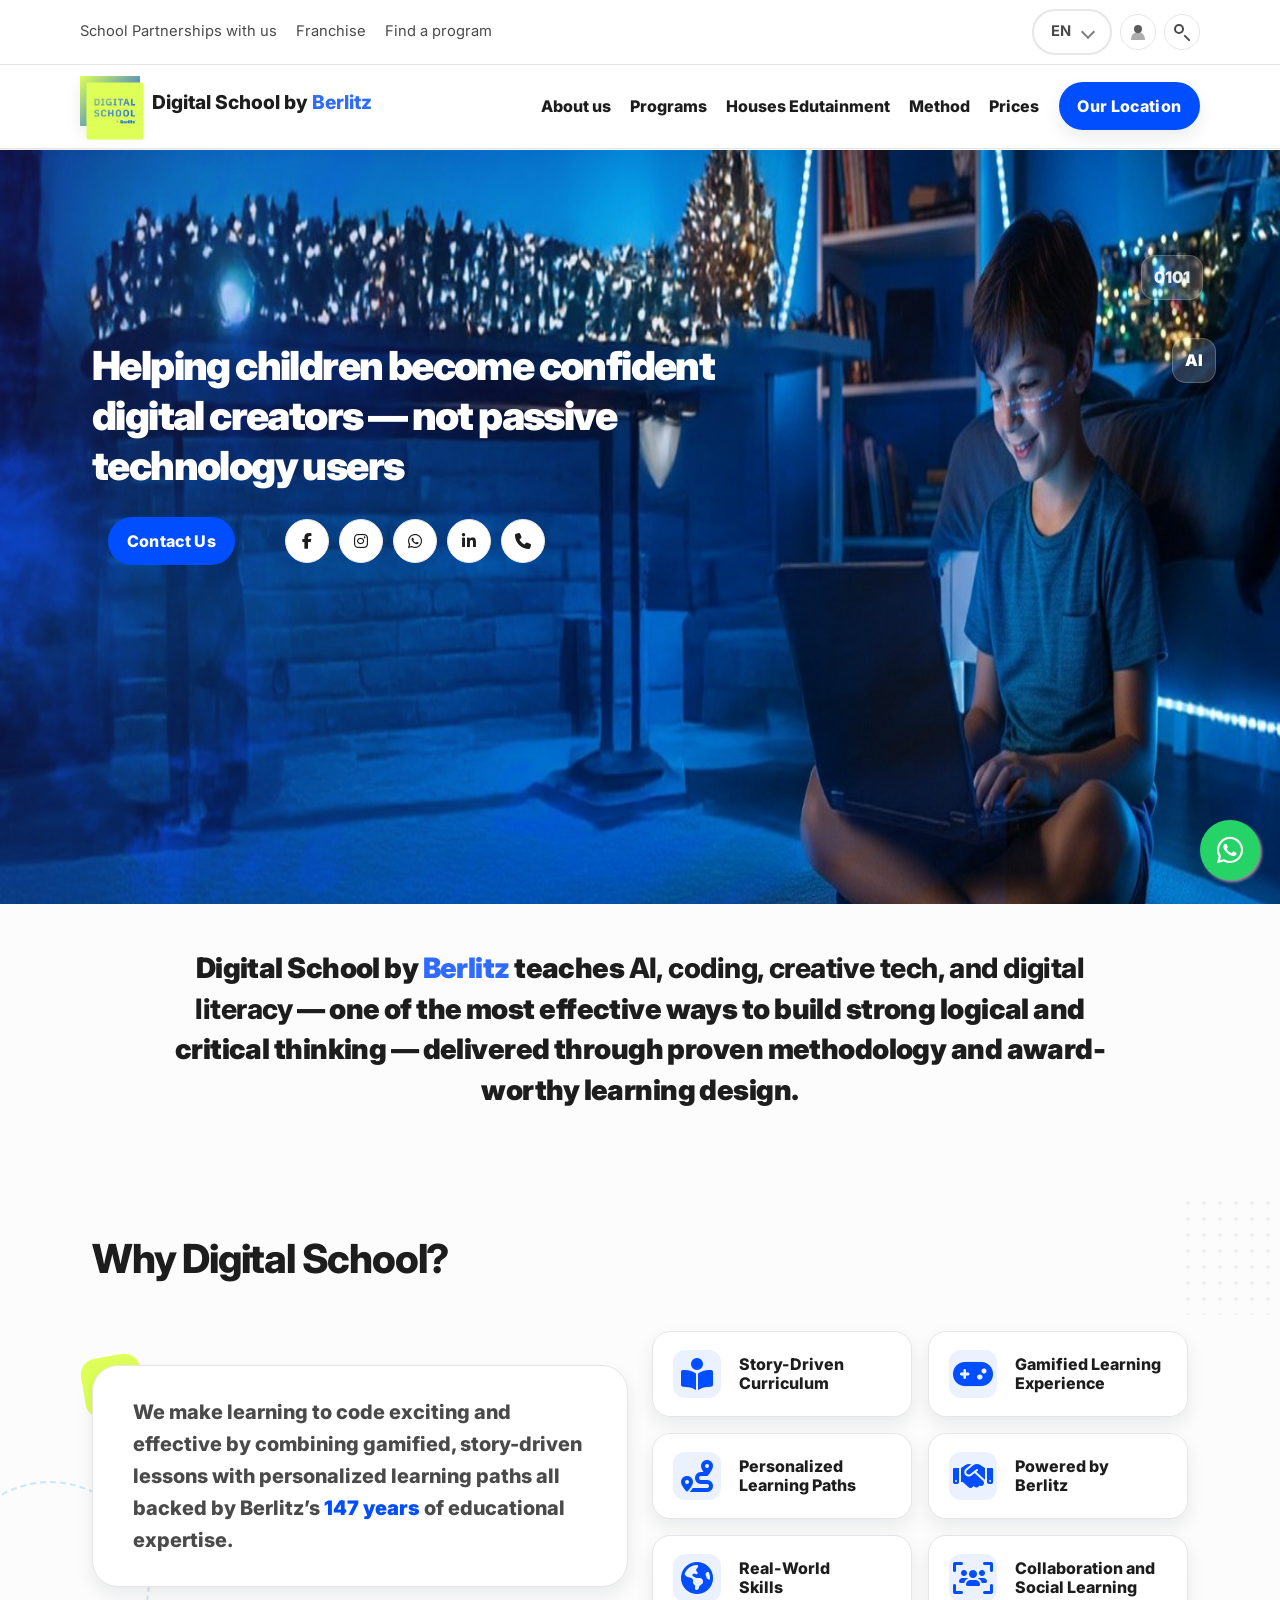
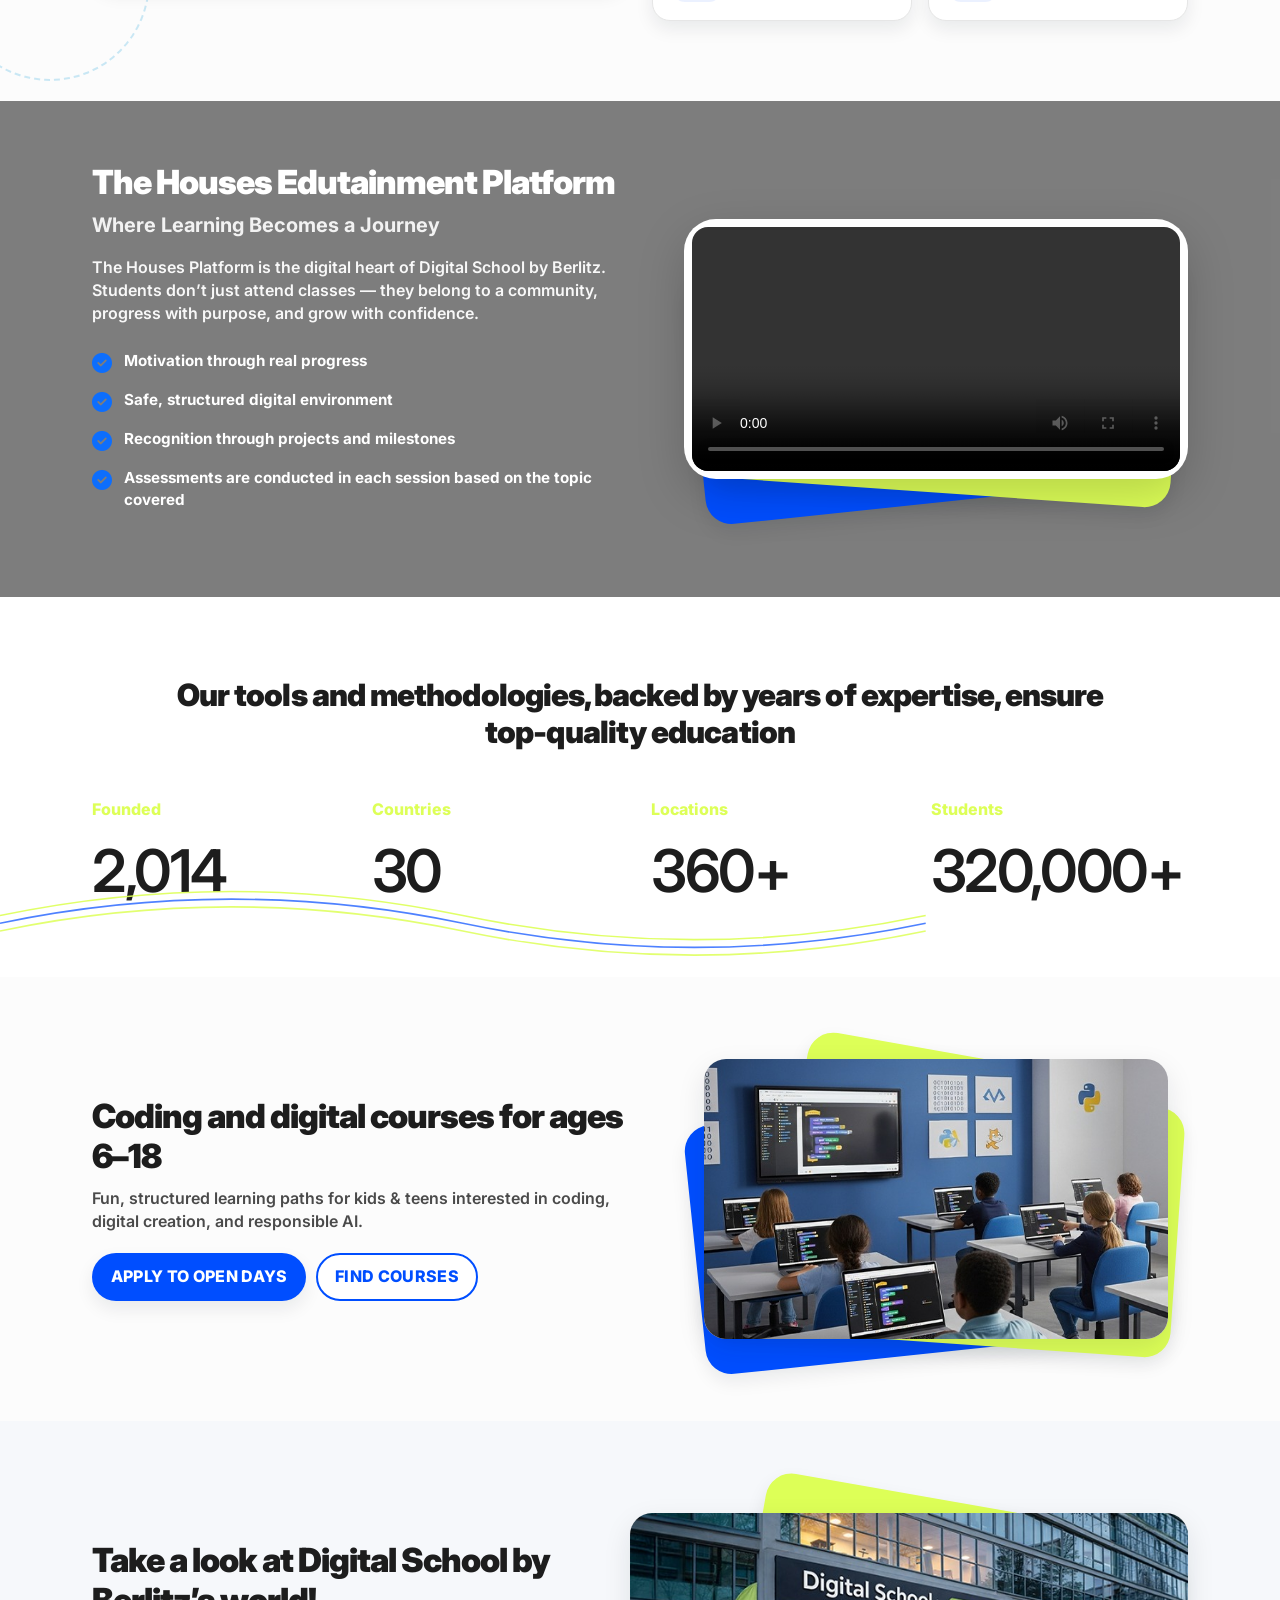
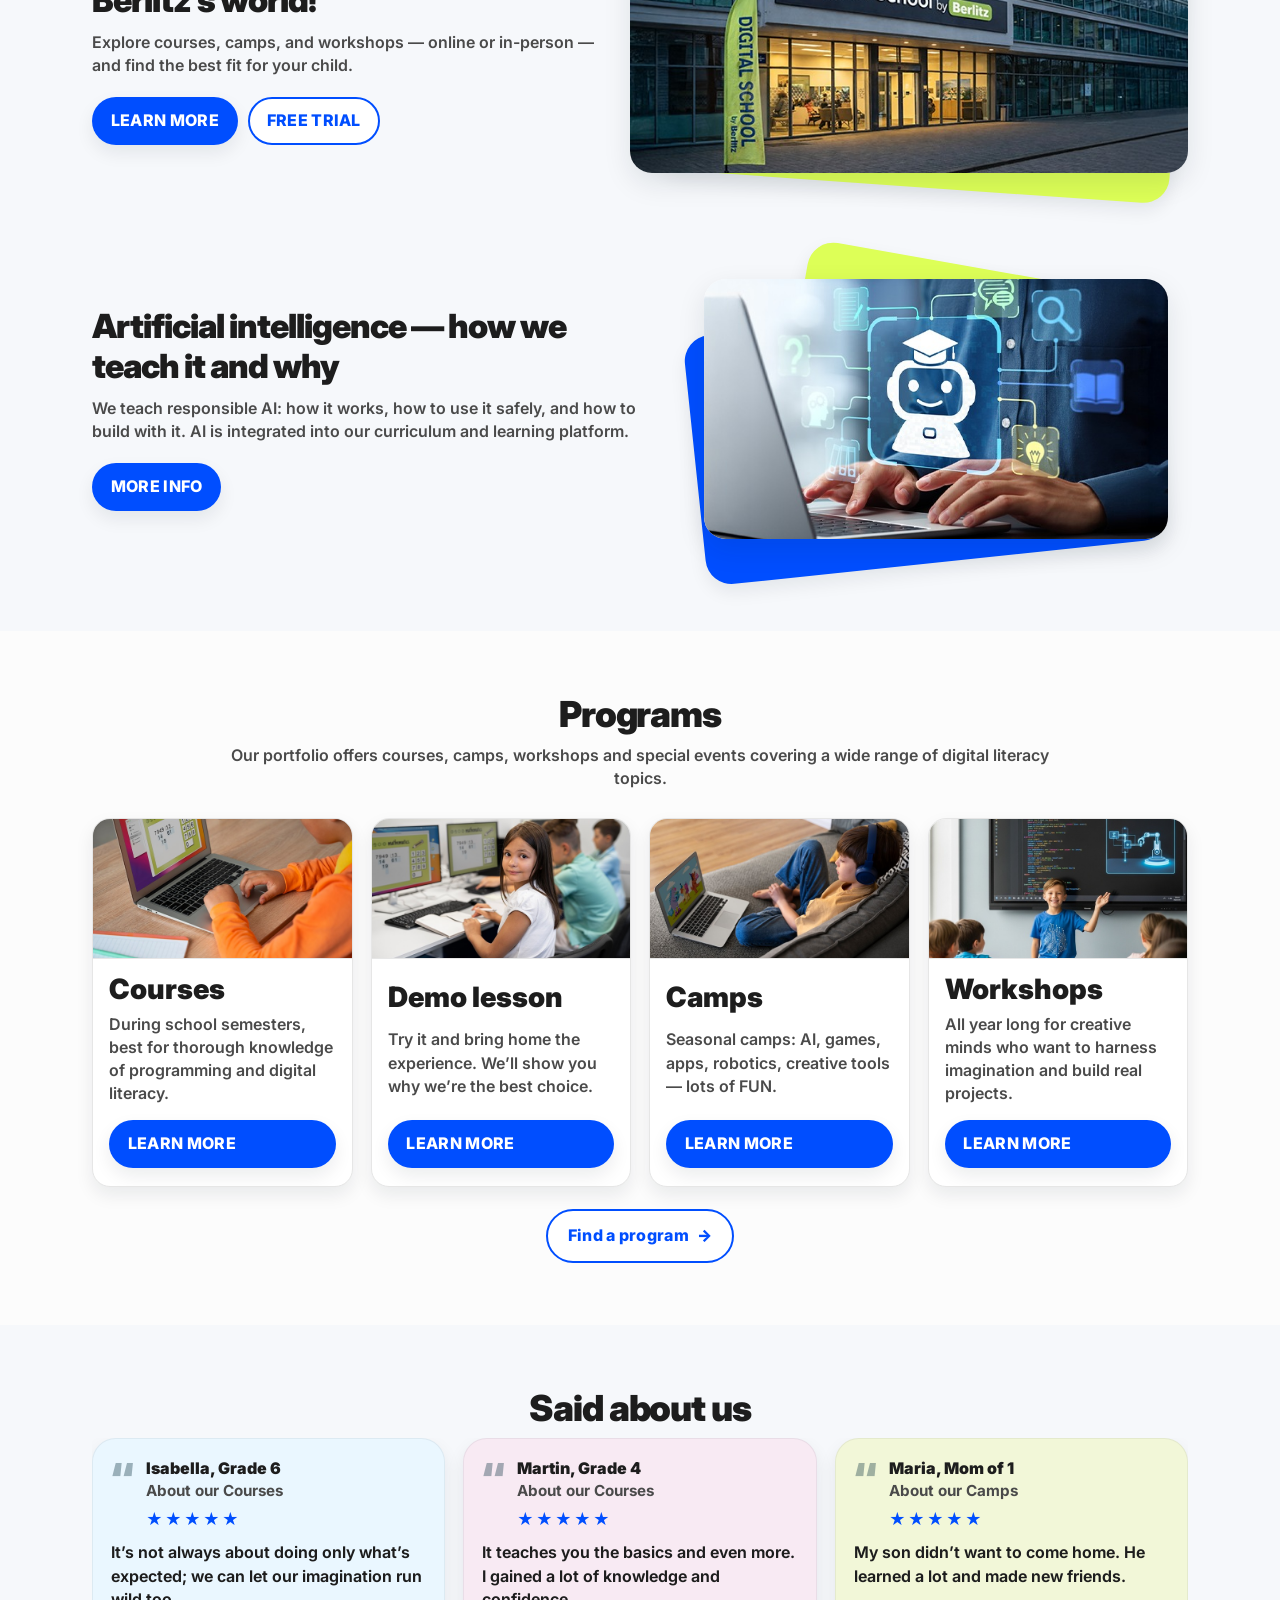
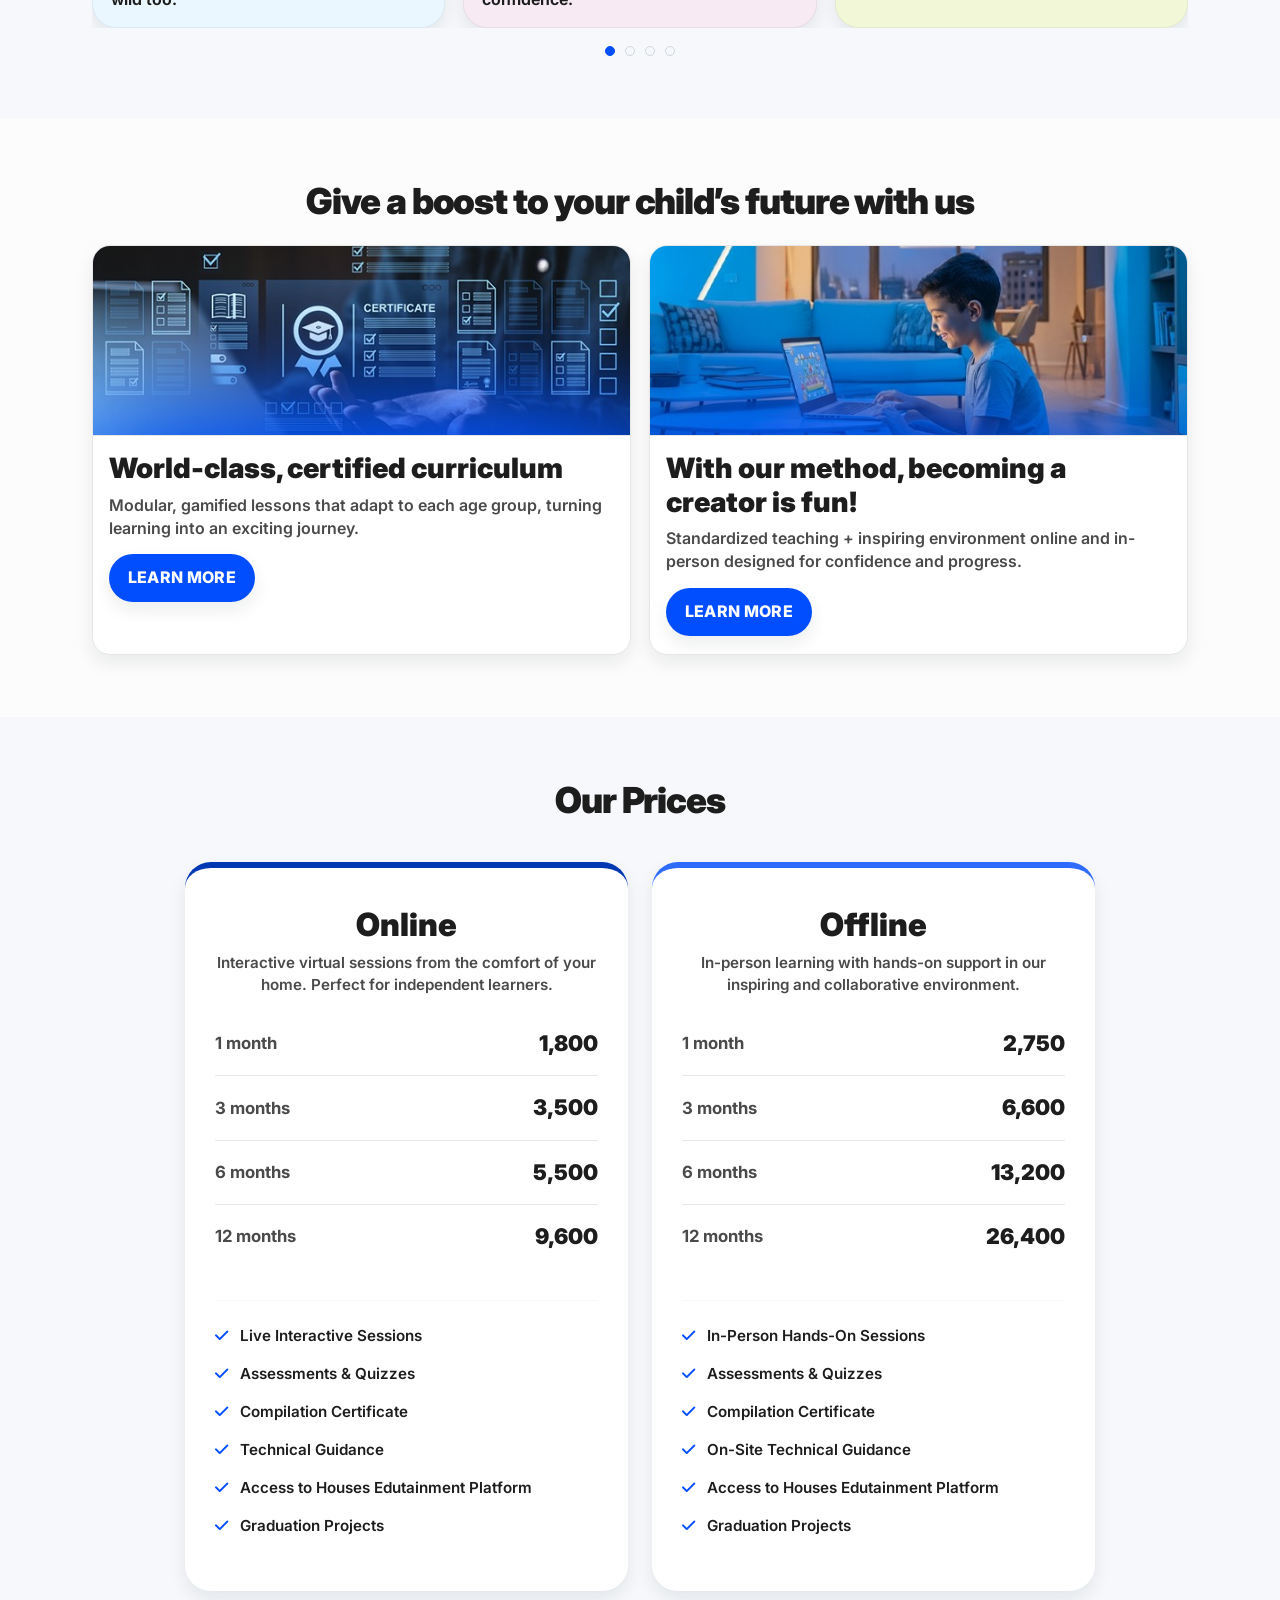
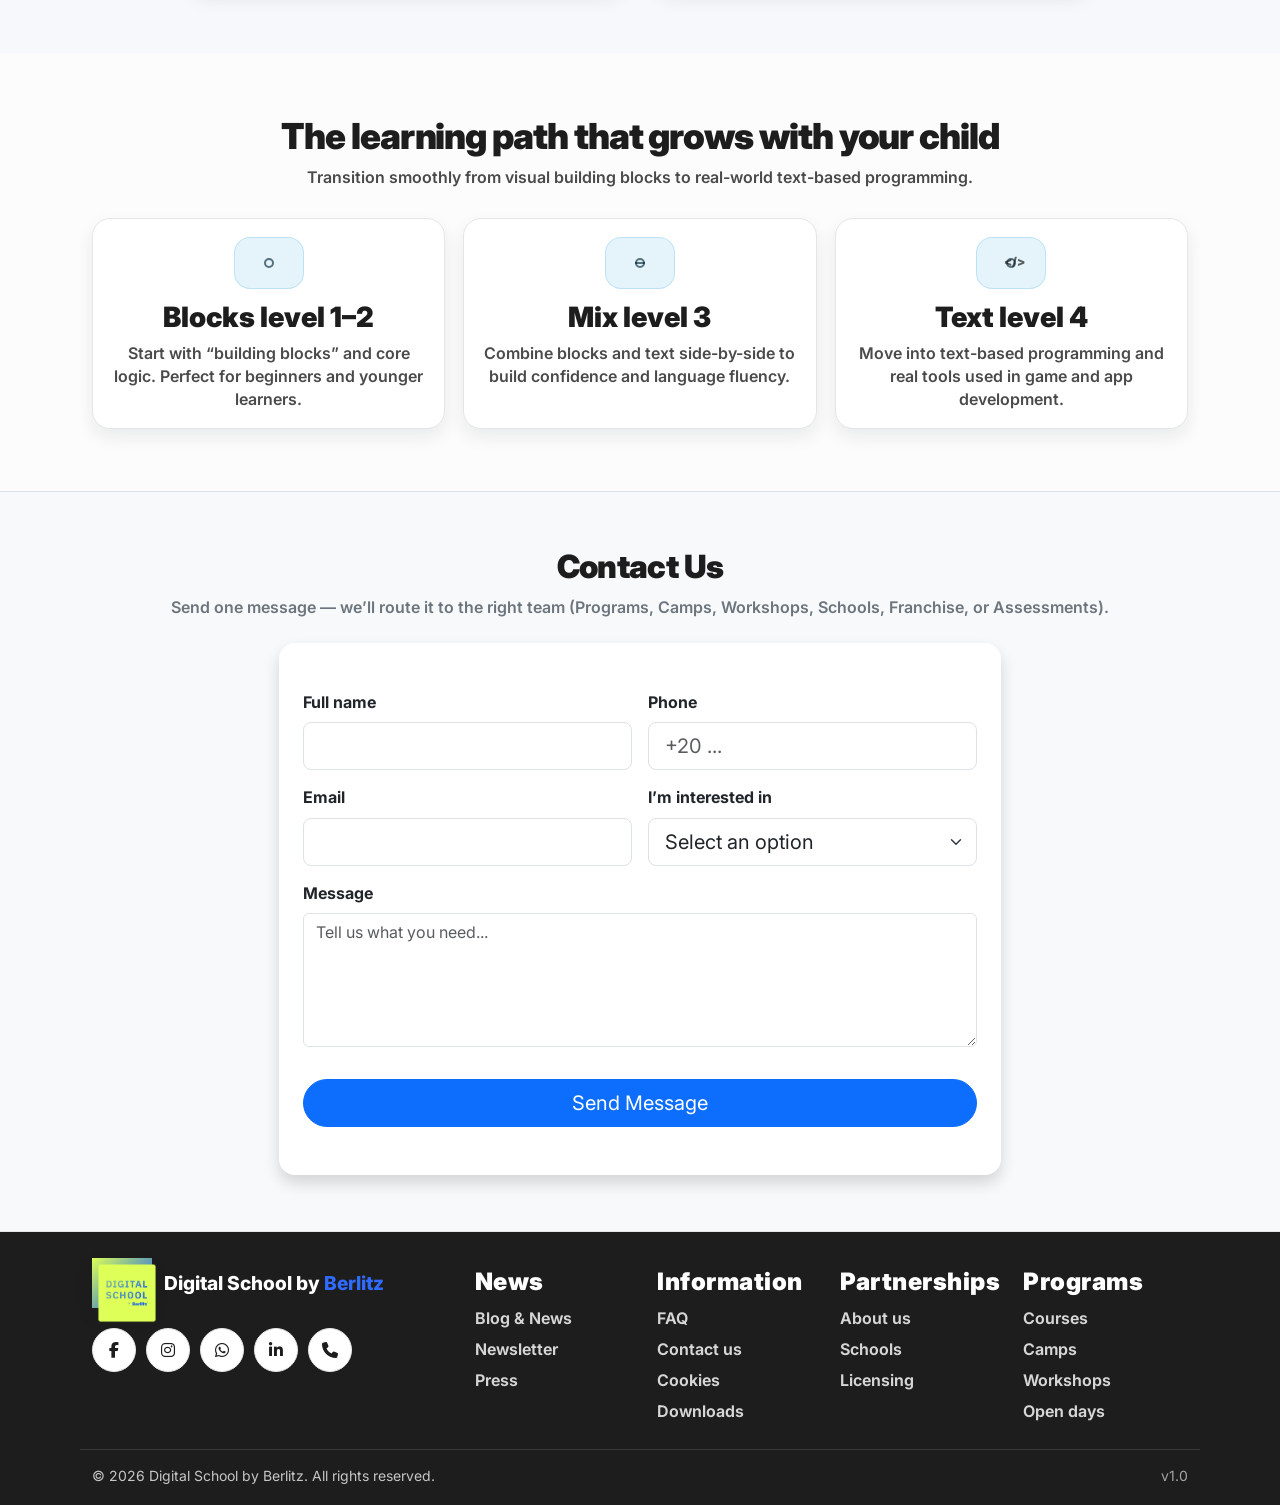
==== commit a87c7356: "working on the rest of pages" ====
--- a/index.html
+++ b/index.html
@@ -25,8 +25,8 @@
     <div class="topbar">
       <div class="container topbar__inner">
         <div class="topbar__left">
-          <a href="#" class="topbar__link">For schools</a>
-          <a href="#" class="topbar__link">Partner with us</a>
+          <a href="partnership.html" class="topbar__link">School Partnerships with us</a>
+          <a href="franchise.html" class="topbar__link">Franchise</a>
           <a href="#" class="topbar__link">Find a program</a>
         </div>
 
@@ -434,7 +434,7 @@
             <h3>Workshops</h3>
             <p>All year long for creative minds who want to harness
               imagination and build real projects.</p>
-            <a class="pill pill--primary" href="#">LEARN MORE</a>
+            <a class="pill pill--primary" href="workshops.html">LEARN MORE</a>
           </article>
         </div>
 
--- a/css/styles.css
+++ b/css/styles.css
@@ -1930,4 +1930,256 @@
 @keyframes rotateSlow {
   from { transform: rotate(0deg); }
   to { transform: rotate(360deg); }
-}+}
+
+/* Smooth navigation basic style */
+      body {
+        animation: fadeIn 0.8s ease-in-out;
+      }
+      @keyframes fadeIn {
+        from { opacity: 0; }
+        to { opacity: 1; }
+      }
+      .partnership-hero {
+        background: linear-gradient(135deg, #032ca6 0%, #1e5dd9 100%);
+        color: white;
+        padding: 120px 0 160px;
+        position: relative;
+        overflow: hidden;
+      }
+      .partnership-hero::after {
+        content: '';
+        position: absolute;
+        bottom: 0; left: 0; width: 100%; height: 80px;
+        background: #ffffff;
+        clip-path: polygon(0 100%, 100% 0, 100% 100%);
+      }
+      .partnership-hero__shape-1 {
+        position: absolute;
+        top: -10%; left: -5%;
+        width: 400px; height: 400px;
+        background: radial-gradient(circle, rgba(221,255,87,0.2) 0%, rgba(221,255,87,0) 70%);
+        border-radius: 50%;
+        animation: float 6s ease-in-out infinite;
+      }
+      .partnership-hero__shape-2 {
+        position: absolute;
+        bottom: 0; right: 5%;
+        width: 500px; height: 500px;
+        background: radial-gradient(circle, rgba(47,107,255,0.4) 0%, rgba(47,107,255,0) 70%);
+        border-radius: 50%;
+        animation: float 8s ease-in-out infinite reverse;
+      }
+      @keyframes float {
+        0% { transform: translateY(0px); }
+        50% { transform: translateY(-20px); }
+        100% { transform: translateY(0px); }
+      }
+      @keyframes fadeInUp {
+        from { opacity: 0; transform: translateY(30px); }
+        to { opacity: 1; transform: translateY(0); }
+      }
+      .partnership-hero__visual {
+        position: relative;
+        z-index: 2;
+      }
+      .partnership-hero__img-wrapper {
+        border: 8px solid rgba(255, 255, 255, 0.1);
+        border-radius: 1.5rem;
+        transform: rotate(2deg);
+        transition: transform 0.5s ease;
+      }
+      .partnership-hero__img-wrapper:hover {
+        transform: rotate(0deg) scale(1.02);
+      }
+      .partnership-hero__img-wrapper img {
+        border-radius: 1rem;
+        width: 100%;
+        height: auto;
+      }
+      .floating-badge {
+        position: absolute;
+        background: white;
+        padding: 15px 20px;
+        border-radius: 15px;
+        text-align: center;
+        animation: float 5s ease-in-out infinite;
+      }
+      .floating-badge.badge-1 {
+        top: -20px;
+        right: -30px;
+        animation-delay: 1s;
+      }
+      .floating-badge.badge-2 {
+        bottom: 40px;
+        left: -40px;
+        animation-delay: 2s;
+      }
+      .partnership-card {
+        transition: transform 0.3s ease, box-shadow 0.3s ease;
+        border: none;
+        border-radius: 1rem;
+        box-shadow: 0 10px 30px rgba(0,0,0,0.05);
+        height: 100%;
+        position: relative;
+        overflow: hidden;
+      }
+      .partnership-card:hover {
+        transform: translateY(-10px);
+        box-shadow: 0 15px 35px rgba(0,0,0,0.1);
+      }
+      .partnership-icon-wrapper {
+        width: 80px;
+        height: 80px;
+        border-radius: 50%;
+        display: flex;
+        align-items: center;
+        justify-content: center;
+        font-size: 2rem;
+        margin: -40px auto 20px;
+        background: #fff;
+        box-shadow: 0 5px 15px rgba(0,0,0,0.1);
+      }
+      .icon-full { color: #f47b20; border: 2px solid #f47b20; }
+      .icon-license { color: #00adef; border: 2px solid #00adef; }
+      .icon-franchise { color: #8dc63f; border: 2px solid #8dc63f; }
+      
+      .cta-link {
+        font-weight: 700;
+        text-decoration: none;
+        display: inline-flex;
+        align-items: center;
+        transition: all 0.2s;
+      }
+      .cta-link i {
+        margin-left: 8px;
+        transition: transform 0.2s;
+      }
+      .cta-link:hover i {
+        transform: translateX(5px);
+      }
+      
+      .ai-section {
+        background-color: #f8f9fa;
+        border-radius: 2rem;
+        padding: 4rem;
+        margin-top: 4rem;
+        margin-bottom: 4rem;
+        position: relative;
+      }
+      .ai-badge {
+        position: absolute;
+        top: -15px;
+        right: 20px;
+        background: #f47b20;
+        color: white;
+        padding: 5px 15px;
+        border-radius: 20px;
+        font-weight: bold;
+        transform: rotate(5deg);
+        box-shadow: 0 4px 10px rgba(244,123,32,0.3);
+      }
+      .ai-feature-list {
+        list-style: none;
+        padding: 0;
+      }
+      .ai-feature-list li {
+        margin-bottom: 1rem;
+        display: flex;
+        align-items: center;
+        font-size: 1.1rem;
+      }
+      .ai-feature-list i {
+        color: #032ca6;
+        margin-right: 15px;
+        font-size: 1.2rem;
+      }
+      .hero-heading{
+        font-size: 32px;
+        font-weight: 800;
+      }
+      .partnership-hero__title {
+        color: var(--magenta);
+      }
+
+/* =========================
+   Animations
+========================= */
+@keyframes fadeInUp {
+  from {
+    opacity: 0;
+    transform: translate3d(0, 40px, 0);
+  }
+  to {
+    opacity: 1;
+    transform: translate3d(0, 0, 0);
+  }
+}
+
+@keyframes zoomIn {
+  from {
+    opacity: 0;
+    transform: scale3d(0.8, 0.8, 0.8);
+  }
+  to {
+    opacity: 1;
+    transform: scale3d(1, 1, 1);
+  }
+}
+
+@keyframes pulseGlow {
+  0% { box-shadow: 0 0 0 0 rgba(221, 255, 87, 0.4); }
+  70% { box-shadow: 0 0 0 15px rgba(221, 255, 87, 0); }
+  100% { box-shadow: 0 0 0 0 rgba(221, 255, 87, 0); }
+}
+
+.animate-fade-in-up {
+  animation: fadeInUp 1s ease both;
+}
+
+.animate-zoom-in {
+  animation: zoomIn 1s ease both;
+}
+
+.animate-pulse-glow {
+  animation: pulseGlow 2s infinite;
+  border-radius: 50%;
+}
+
+.delay-1 { animation-delay: 0.2s; }
+.delay-2 { animation-delay: 0.4s; }
+.delay-3 { animation-delay: 0.6s; }
+.delay-4 { animation-delay: 0.8s; }
+.delay-5 { animation-delay: 1.0s; }
+
+/* =========================
+   Franchise Page Specifics
+========================= */
+.franchise-hero {
+  position: relative;
+  background: var(--navy);
+  padding: 100px 0 80px;
+  overflow: hidden;
+  color: #fff;
+}
+.franchise-hero__visual {
+  position: relative;
+}
+.franchise-icon-wrapper {
+  width: 75px;
+  height: 75px;
+  border-radius: 50%;
+  display: flex;
+  align-items: center;
+  justify-content: center;
+  margin: 0 auto 1.5rem;
+  font-size: 2rem;
+  box-shadow: var(--shadow-soft);
+  transition: transform 0.3s ease;
+}
+.franchise-card { border-radius: var(--radius-lg); border: none; transition: transform 0.3s ease, box-shadow 0.3s ease; }
+.franchise-card:hover { transform: translateY(-5px); box-shadow: var(--shadow); }
+.icon-model { background: rgba(0, 78, 255, 0.1); color: var(--primary); }
+.icon-revenue { background: rgba(47, 107, 255, 0.1); color: var(--cyan); }
+.icon-training { background: rgba(0, 55, 179, 0.1); color: var(--teal); }
+.icon-tech { background: rgba(221, 255, 87, 0.2); color: #8e9e1c; }
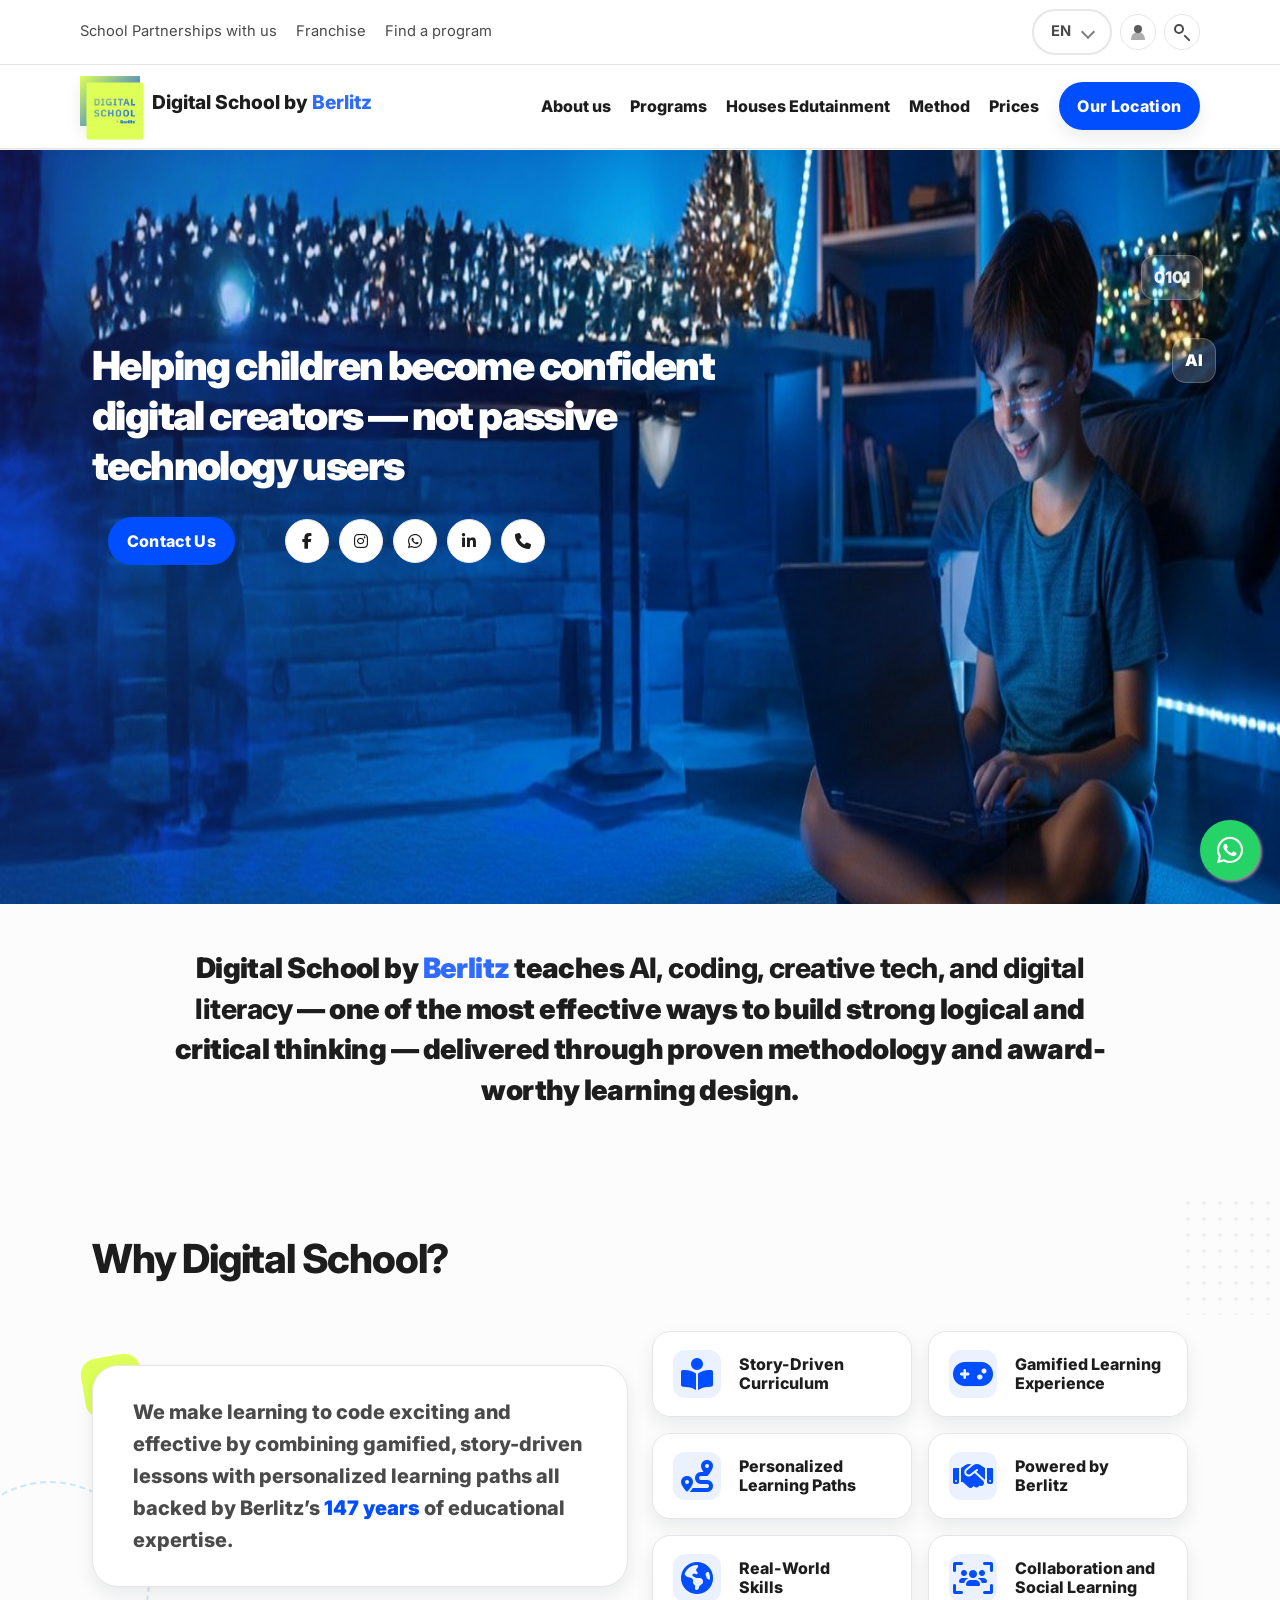
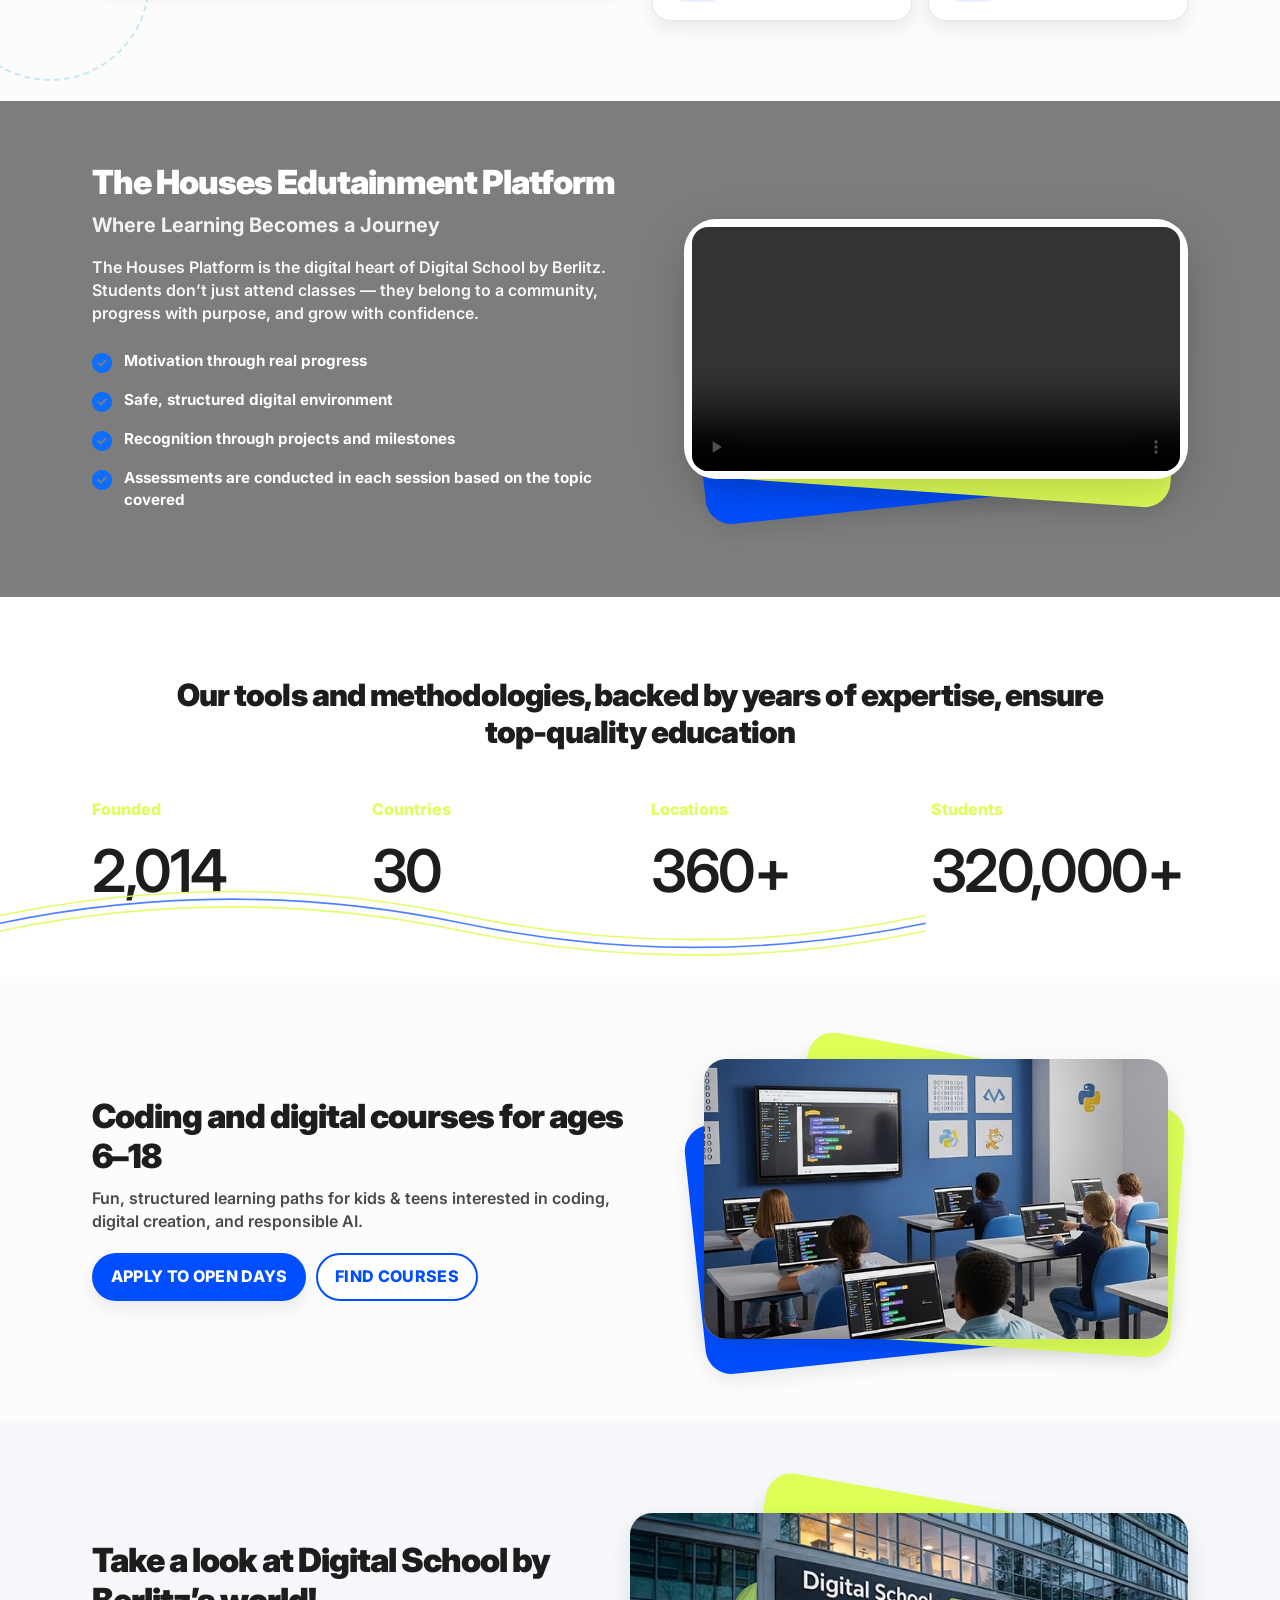
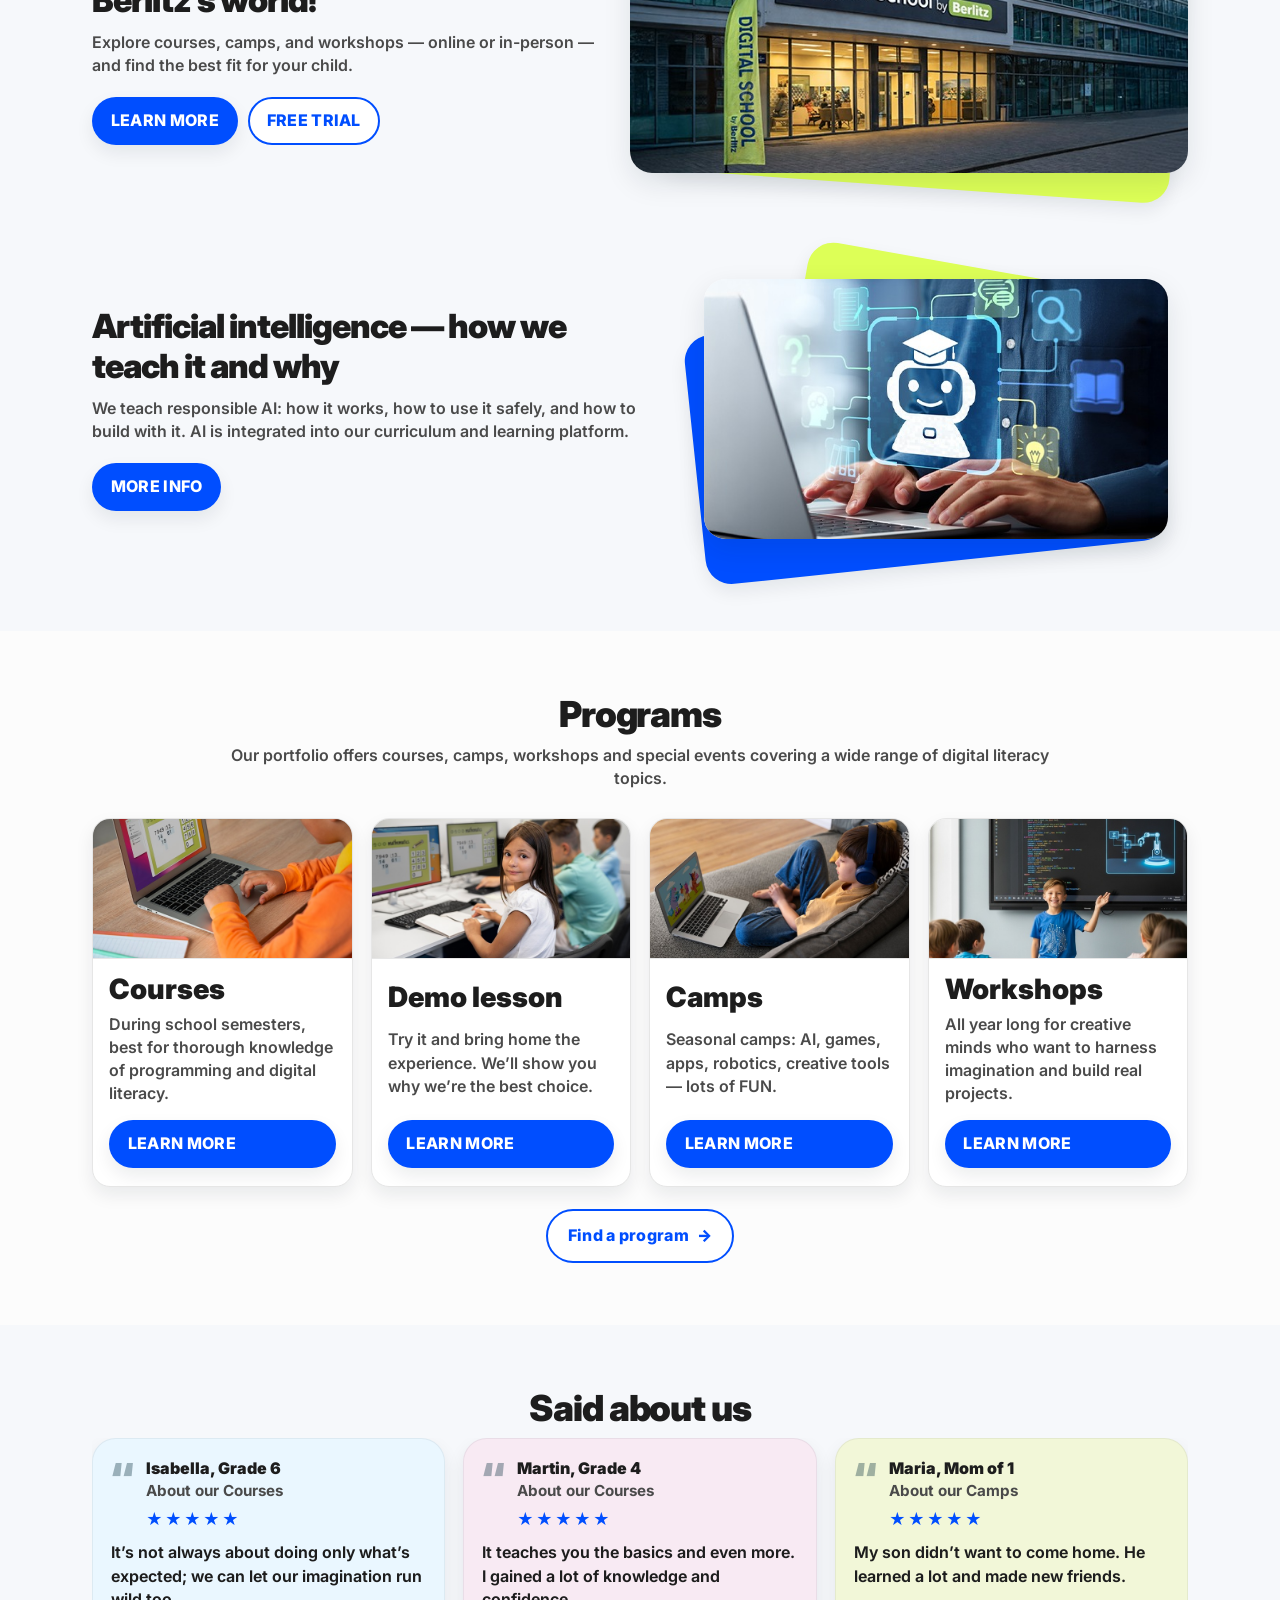
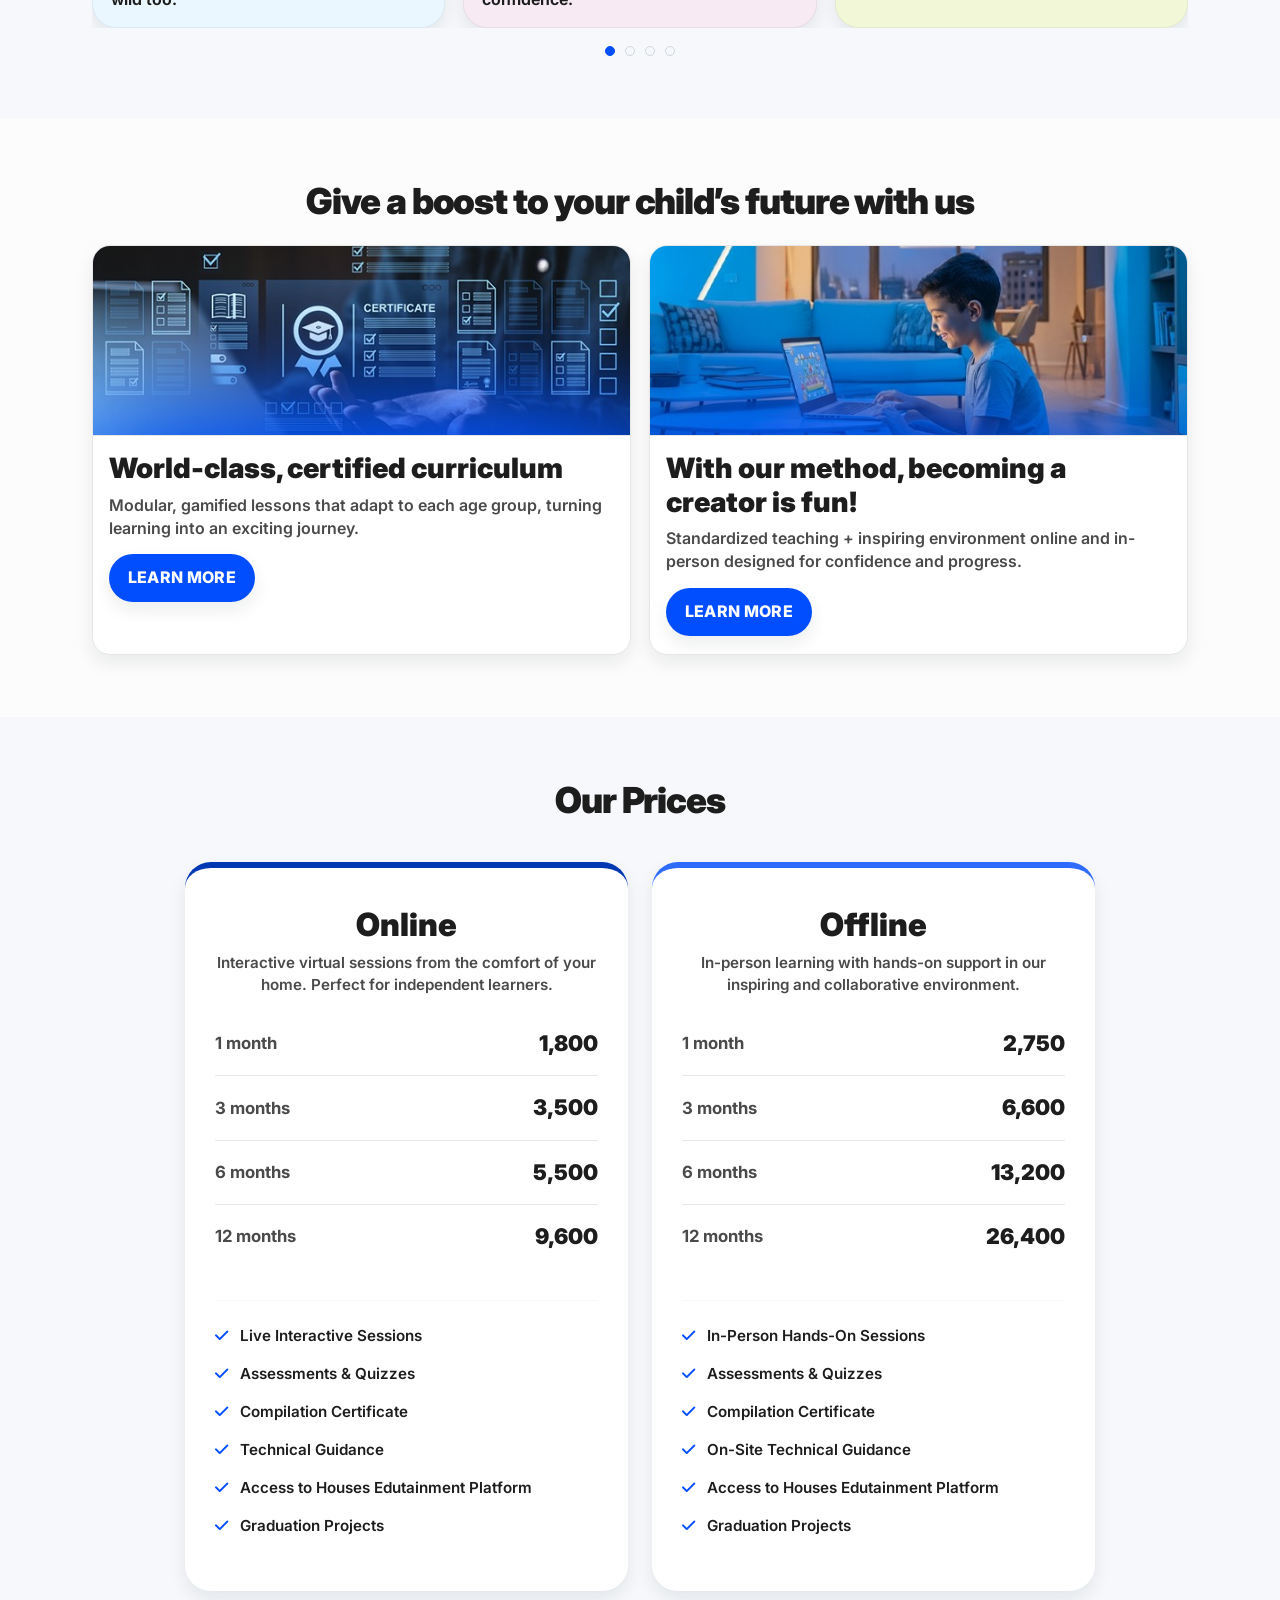
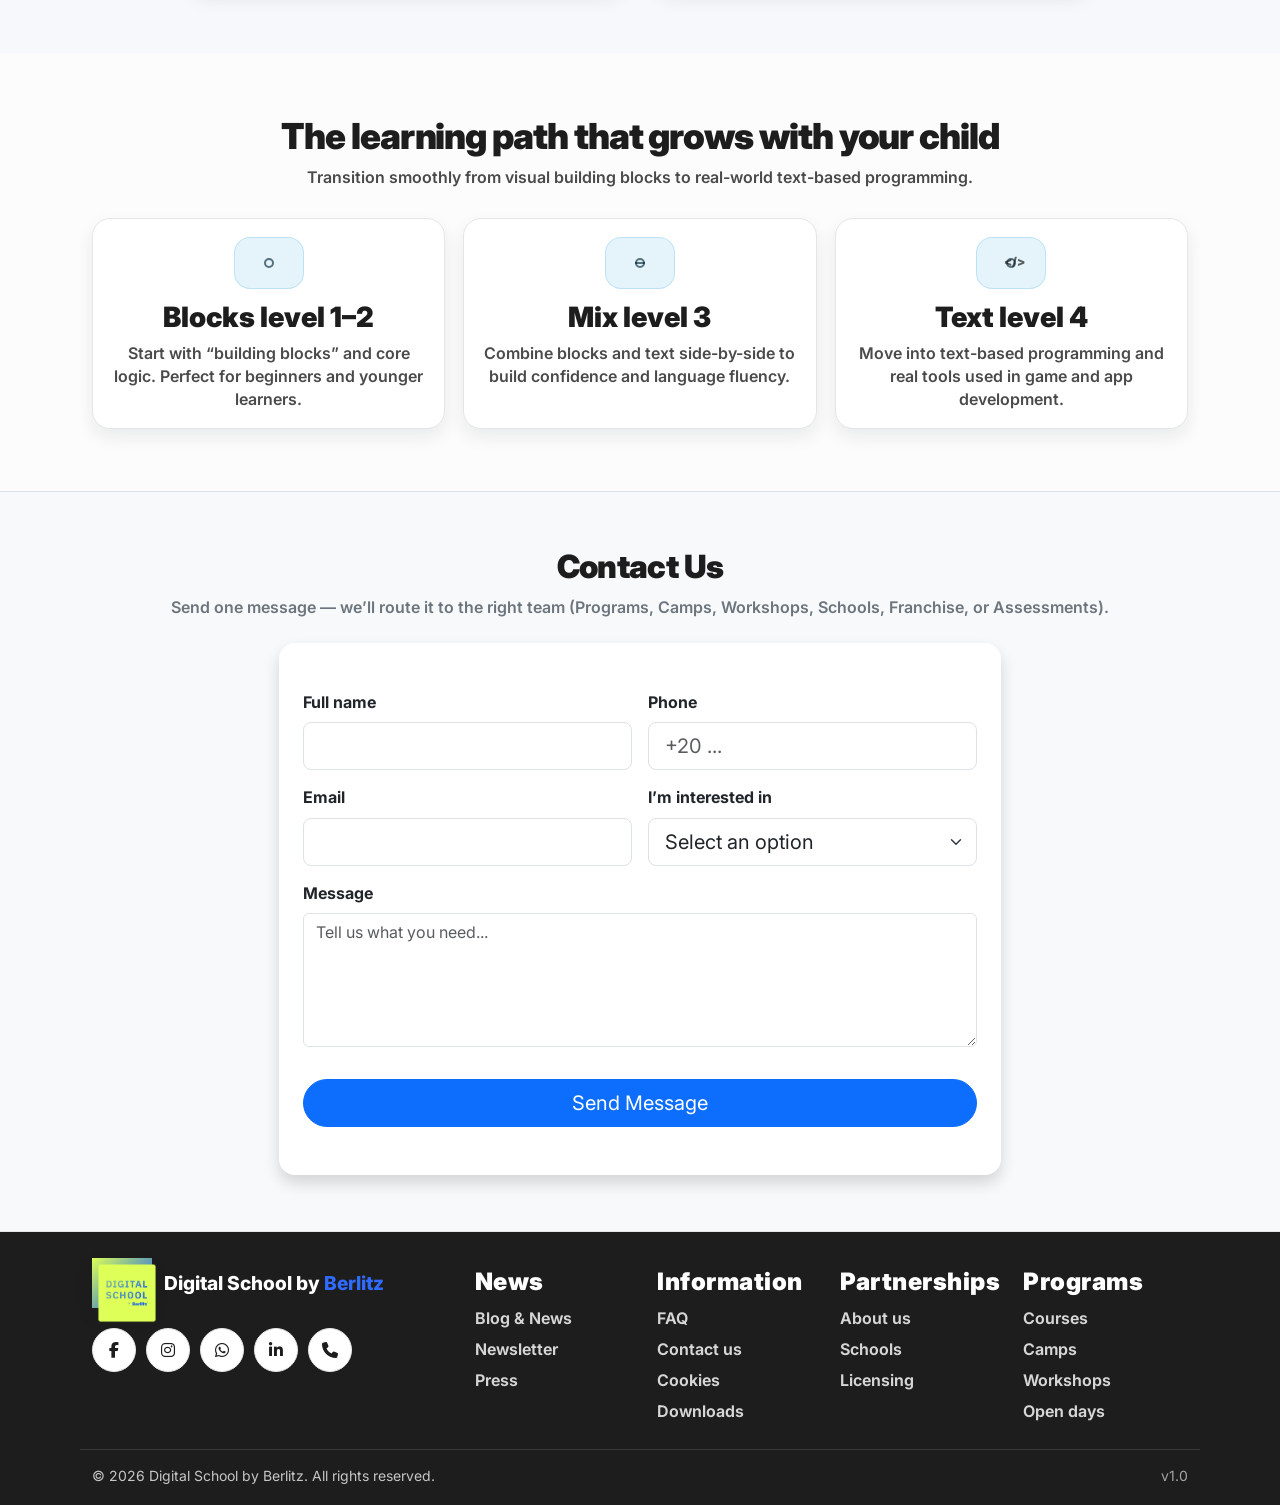
==== commit 2e12d271: "add camps webpage" ====
--- a/index.html
+++ b/index.html
@@ -424,7 +424,7 @@
             <h3>Camps</h3>
             <p>Seasonal camps: AI, games, apps, robotics, creative tools —
               lots of FUN.</p>
-            <a class="pill pill--primary" href="#">LEARN MORE</a>
+            <a class="pill pill--primary" href="camps.html">LEARN MORE</a>
           </article>
 
           <article class="program-card">
--- a/css/styles.css
+++ b/css/styles.css
@@ -1,2185 +1,2500 @@
-/* =========================
-   Base / Theme
-========================= */
-:root {
-
-  /* Core */
-  --bg: #FCFCFC;
-  /* Powder */
-  --ink: #1D1D1D;
-  /* Charcoal (main text) */
-  --muted: #4a4a4a;
-  /* slightly lighter charcoal */
-  --line: #e6e6e6;
-
-  /* Berlitz brand */
-  --primary: #004EFF;
-  /* Berlitz Blue */
-  --navy: #1D1D1D;
-  /* Charcoal (used in your template as “navy”) */
-
-  /* Secondary accents (use Berlitz Yellow + blue shades) */
-  --magenta: #DDFF57;
-  /* Berlitz Yellow (template uses magenta as a loud accent) */
-  --cyan: #2F6BFF;
-  /* lighter blue tint */
-  --teal: #0037B3;
-  /* deeper blue shade */
-  --lime: #DDFF57;
-  /* Berlitz Yellow */
-
-  --radius: 18px;
-  --radius-lg: 26px;
-
-  --shadow: 0 10px 28px rgba(2, 30, 44, .10);
-  --shadow-soft: 0 8px 18px rgba(2, 30, 44, .08);
-
-  --container: 1120px;
-
-  --font: "Inter", system-ui, -apple-system, Segoe UI, Roboto, Helvetica, Arial, sans-serif;
-}
-
-* {
-  box-sizing: border-box;
-}
-
-html, body {
-  height: 100%;
-}
-
-body {
-  margin: 0;
-  font-family: var(--font);
-  color: var(--ink);
-  background: var(--bg);
-  line-height: 1.45;
-}
-
-a {
-  color: inherit;
-  text-decoration: none;
-}
-
-img {
-  max-width: 100%;
-  display: block;
-}
-
-strong {
-  font-weight: 800;
-}
-
-h1 {
-  font-weight: 800;
-}
-
-.container {
-  width: min(var(--container), calc(100% - 40px));
-  margin: 0 auto;
-}
-
-.sr-only {
-  position: absolute !important;
-  width: 1px;
-  height: 1px;
-  padding: 0;
-  margin: -1px;
-  overflow: hidden;
-  clip: rect(0, 0, 0, 0);
-  white-space: nowrap;
-  border: 0;
-}
-
-/* =========================
-   Pills / Buttons
-========================= */
-.pill {
-  display: inline-flex;
-  align-items: center;
-  gap: .5rem;
-  padding: .65rem 1.05rem;
-  border-radius: 999px;
-  border: 2px solid transparent;
-  font-weight: 800;
-  letter-spacing: .02em;
-  cursor: pointer;
-  transition: transform .08s ease, box-shadow .2s ease, background .2s ease, border-color .2s ease;
-  user-select: none;
-  white-space: nowrap;
-}
-
-.pill:active {
-  transform: translateY(1px);
-}
-
-.pill--primary {
-  background: var(--primary);
-  color: #fff;
-  box-shadow: var(--shadow-soft);
-}
-
-.pill--primary:hover {
-  box-shadow: var(--shadow);
-}
-
-.pill--outline {
-  background: #fff;
-  border-color: var(--primary);
-  color: var(--primary);
-}
-
-.pill--outline:hover {
-  background: rgba(0, 150, 214, .06);
-}
-
-.pill--white {
-  background: #fff;
-  color: var(--navy);
-  border-color: rgba(255, 255, 255, .0);
-}
-
-.pill--ghost {
-  background: transparent;
-  border-color: var(--line);
-  color: var(--muted);
-  font-weight: 700;
-}
-
-.pill--lg {
-  padding: .85rem 1.25rem;
-}
-
-.arrow {
-  font-weight: 900;
-}
-
-/* =========================
-   Topbar + Header
-========================= */
-.topbar {
-  border-bottom: 1px solid var(--line);
-  background: #fff;
-}
-
-.topbar__inner {
-  display: flex;
-  justify-content: space-between;
-  align-items: center;
-  gap: 1rem;
-  padding: .55rem 0;
-  font-size: .92rem;
-}
-
-.topbar__left {
-  display: flex;
-  gap: 1.2rem;
-  flex-wrap: wrap;
-}
-
-.topbar__link {
-  color: var(--muted);
-}
-
-.topbar__link:hover {
-  color: var(--ink);
-}
-
-.topbar__right {
-  display: flex;
-  align-items: center;
-  gap: .5rem;
-}
-
-.topbar__icon {
-  display: inline-flex;
-  width: 36px;
-  height: 36px;
-  border: 1px solid var(--line);
-  border-radius: 999px;
-  align-items: center;
-  justify-content: center;
-  color: var(--muted);
-}
-
-.header {
-  position: sticky;
-  top: 0;
-  z-index: 10;
-  background: #fff;
-  border-bottom: 1px solid var(--line);
-}
-
-.header__inner {
-  display: flex;
-  align-items: center;
-  justify-content: space-between;
-  padding: 1.1rem 0;
-  gap: 1rem;
-}
-
-.brand {
-  display: flex;
-  align-items: center;
-  gap: .75rem;
-  font-weight: 900;
-}
-
-.brand__mark {
-  width: 60px;
-  height: 50px;
-  /* border-radius: 8px; */
-  background: linear-gradient(135deg, var(--magenta), var(--primary));
-  box-shadow: var(--shadow-soft);
-  margin-top: -10px;
-}
-
-.brand__mark img {
-  margin-left: 5px;
-  margin-top: 5px;
-  width: 60px;
-}
-
-h1 {
-  font-size: 1.2rem;
-
-}
-
-.brand__name--accent {
-  color: var(--cyan);
-}
-
-.nav {
-  display: flex;
-  align-items: center;
-  gap: 1.2rem;
-}
-
-.nav__link {
-  color: var(--navy);
-  font-weight: 800;
-}
-
-.nav__link:hover {
-  opacity: .75;
-}
-
-/* Mobile nav (CSS-only) */
-.nav-toggle {
-  display: none;
-}
-
-.nav-burger {
-  display: none;
-  width: 44px;
-  height: 44px;
-  border: 1px solid var(--line);
-  border-radius: 12px;
-  align-items: center;
-  justify-content: center;
-  flex-direction: column;
-  gap: 6px;
-  cursor: pointer;
-}
-
-.nav-burger span {
-  width: 18px;
-  height: 2px;
-  background: var(--navy);
-  display: block;
-  border-radius: 2px;
-}
-
-/* =========================
-   Hero
-========================= */
-.hero {
-  position: relative;
-  padding: 70px 0 60px;
-  overflow: hidden;
-  height: calc(100vh - 145px);
-  /* Replace this with your real hero image */
-  background:
-    url(../media/images/Hero\ section\ -\ Copy.jpeg) no-repeat fixed;
-  background-position: center 150px;
-  background-size: 100% 100%;
-}
-
-@media (max-width:768px) {
-  .hero {
-    background:
-      url(../media/images/Hero\ for\ mobile.jpeg) no-repeat fixed;
-      background-size: 100% 100%;
-      background-position: center;
-
-  }
-}
-
-
-.hero::after {
-  content: "";
-  position: absolute;
-  inset: 0;
-  background:
-    linear-gradient(120deg, rgba(196, 0, 107, .08), transparent 55%),
-    radial-gradient(600px 350px at 20% 60%, rgba(0, 166, 230, .18), transparent 60%);
-  pointer-events: none;
-
-}
-
-.hero__inner {
-  position: relative;
-  z-index: 1;
-}
-
-.hero__content {
-  max-width: 680px;
-  color: #fff;
-  margin-top: 50px;
-}
-
-.hero__title {
-  margin: 0 0 .65rem;
-  font-size: clamp(1.75rem, 3.2vw, 2.5rem);
-  color: #fff;
-  line-height: 1.25;
-  letter-spacing: -.04em;
-  font-weight: 900;
-}
-
-.hero__subtitle {
-  color: #fff;
-  margin: 0 0 1.6rem;
-  font-size: clamp(1.1rem, 1.9vw, 1.25rem);
-  font-weight: 700;
-  opacity: .95;
-  line-height: 1.3;
-}
-
-/* communication links*/
-.hero-contact {
-
-  display: flex;
-  align-items: center;
-  justify-content: space-between;
-  gap: 14px;
-  background: rgba(255, 255, 255, .98);
-  border-radius: 18px;
-  padding: 14px 16px;
-  width: min(720px, 100%);
-  box-shadow: var(--shadow);
-  color: var(--ink);
-}
-
-.hero-contact__label {
-  font-weight: 900;
-  color: var(--navy);
-  margin-bottom: 4px;
-}
-
-.hero-contact__hint {
-  color: var(--muted);
-  font-weight: 650;
-}
-
-.hero-contact__right {
-  display: flex;
-  align-items: center;
-  gap: 50px;
-  flex-wrap: wrap;
-}
-
-.hero-contact__social {
-  display: flex;
-  gap: 10px;
-  align-items: center;
-  margin-top: 20px;
-}
-
-.social-btn {
-  width: 44px;
-  height: 44px;
-  display: grid;
-  place-items: center;
-  border-radius: 999px;
-  border: 1px solid var(--line);
-  background: #fff;
-  color: var(--navy);
-}
-
-.social-btn:hover {
-  background: var(--lime);
-  color: white;
-
-}
-
-@media (max-width: 520px) {
-  .hero-contact {
-    flex-direction: column;
-    align-items: stretch;
-  }
-
-  .hero-contact__right {
-    justify-content: space-between;
-    gap: 10px
-  }
-}
-
-
-.hero__badge {
-  position: absolute;
-  z-index: 1;
-  background: rgba(255, 255, 255, .16);
-  border: 1px solid rgba(255, 255, 255, .22);
-  color: #fff;
-  font-weight: 900;
-  border-radius: 14px;
-  padding: 10px 12px;
-  box-shadow: 0 10px 24px rgba(0, 0, 0, .18);
-
-}
-
-.hero__badge--one {
-  right: 5%;
-  top: 25%;
-}
-
-.hero__badge--two {
-  right: 6%;
-  top: 14%;
-  opacity: .9;
-}
-
-/* =========================
-   Sections / Titles
-========================= */
-.section {
-  padding: 62px 0;
-}
-
-.section--tight {
-  padding: 44px 0;
-}
-
-.section--alt {
-  background: #f6f8fb;
-}
-
-.lead {
-  max-width: 980px;
-  margin: 0 auto;
-  font-weight: 900;
-  color: var(--navy);
-  font-size: clamp(1.25rem, 2.2vw, 2rem);
-  text-align: center;
-  letter-spacing: -.02em;
-}
-
-.section-title {
-  margin: 46px auto 0;
-  text-align: center;
-  max-width: 980px;
-  font-size: clamp(1.4rem, 2.4vw, 2.2rem);
-  font-weight: 900;
-  color: var(--navy);
-  letter-spacing: -.03em;
-}
-
-.center-title {
-  text-align: center;
-  margin: 0 0 .5rem;
-  font-size: clamp(1.55rem, 2.8vw, 2.4rem);
-  font-weight: 900;
-  letter-spacing: -.03em;
-  color: var(--navy);
-}
-
-.center-subtitle {
-  text-align: center;
-  margin: 0 auto 28px;
-  max-width: 860px;
-  color: var(--muted);
-  font-weight: 600;
-}
-
-/* =========================
-   CTA Cards (4)
-========================= */
-.cta-grid {
-  display: grid;
-  grid-template-columns: repeat(4, 1fr);
-  gap: 18px;
-  margin-top: 18px;
-}
-
-.cta-card {
-  position: relative;
-  border-radius: var(--radius-lg);
-  padding: 22px 22px 18px;
-  min-height: 210px;
-  overflow: hidden;
-  color: #fff;
-  box-shadow: var(--shadow);
-  display: flex;
-  flex-direction: column;
-  justify-content: space-between;
-}
-
-.cta-card h3 {
-  font-weight: 900;
-}
-
-.cta-card p {
-  font-weight: 600;
-}
-
-.cta-card__art {
-  position: absolute;
-  inset: 0;
-  opacity: .9;
-  pointer-events: none;
-}
-
-
-
-.cta-card--blue {
-  background: #007bb2;
-}
-
-.cta-card--magenta {
-  background: var(--magenta);
-}
-
-.cta-card--cyan {
-  background: #018fd0;
-}
-
-.cta-card--teal {
-  background: var(--teal);
-}
-
-.art {
-  position: absolute;
-  right: -10px;
-  bottom: -10px;
-  width: 180px;
-  height: 150px;
-  border-radius: 22px;
-  transform: rotate(-8deg);
-  background: rgba(255, 255, 255, .16);
-  border: 1px solid rgba(255, 255, 255, .18);
-}
-
-.art--laptop {
-  width: 220px;
-  height: 140px;
-  background:
-    linear-gradient(180deg, rgba(255, 255, 255, .26), rgba(255, 255, 255, .08));
-}
-
-.art--spark {
-  width: 200px;
-  height: 160px;
-  border-radius: 999px;
-  background: radial-gradient(circle at 30% 30%, rgba(255, 255, 255, .30), rgba(255, 255, 255, .08));
-}
-
-.art--map {
-  width: 240px;
-  height: 160px;
-  background:
-    radial-gradient(circle at 20% 30%, rgba(255, 255, 255, .22), transparent 55%),
-    radial-gradient(circle at 70% 70%, rgba(255, 255, 255, .18), transparent 55%);
-}
-
-.art--money {
-  width: 240px;
-  height: 160px;
-  background:
-    linear-gradient(135deg, rgba(255, 255, 255, .26), rgba(255, 255, 255, .06));
-}
-
-/* =========================
-   Video Background Section
-========================= */
-.video-hero {
-  position: relative;
-  overflow: hidden;
-}
-
-.video-hero__bg {
-  position: absolute;
-  inset: 0;
-  z-index: 0;
-}
-
-.video-hero__video {
-  position: absolute;
-  inset: 0;
-  width: 100%;
-  height: 100%;
-  object-fit: cover;
-}
-
-.video-hero__overlay {
-  position: absolute;
-  inset: 0;
-  background: rgba(0, 0, 0, 0.5);
-  /* half opacity black */
-}
-
-/* content above video */
-.video-hero__content {
-  position: relative;
-  z-index: 1;
-}
-
-.video-hero__title,
-.video-hero__subtitle,
-.video-hero__text,
-.video-hero__list {
-  color: #fff;
-}
-
-.video-hero__text {
-  font-weight: 650;
-  max-width: 70ch;
-  opacity: .95;
-}
-
-.video-hero__list {
-  list-style: none;
-  padding-left: 0;
-  margin: 14px 0 18px;
-  display: grid;
-  gap: 10px;
-  font-weight: 800;
-}
-
-.video-hero__dot {
-  display: inline-block;
-  margin-right: .6rem;
-}
-
-.video-hero__actions {
-  display: flex;
-  gap: 10px;
-  flex-wrap: wrap;
-}
-
-
-/* =========================
-   Stats
-========================= */
-.stats {
-  padding: 34px 0 64px;
-  background: #fff;
-  position: relative;
-  overflow: hidden;
-}
-
-.stats__inner {
-  display: grid;
-  grid-template-columns: repeat(4, 1fr);
-  gap: 22px;
-  align-items: end;
-}
-
-.stat__label {
-  font-weight: 800;
-  color: var(--magenta);
-  margin-bottom: 6px;
-}
-
-.stat__value {
-  font-size: clamp(1.5rem, 4.6vw, 4.2rem);
-  font-weight: 600;
-  letter-spacing: -.04em;
-  color: var(--navy);
-}
-
-.stats__wave {
-  position: absolute;
-  left: 0;
-  right: 0;
-  bottom: 10px;
-  height: 90px;
-}
-
-.stats__wave path {
-  fill: none;
-  stroke-width: 2.5;
-  opacity: .9;
-}
-
-.stats__wave path:nth-child(1) {
-  stroke: var(--lime);
-}
-
-.stats__wave path:nth-child(2) {
-  stroke: var(--cyan);
-  opacity: .85;
-}
-
-.stats__wave path:nth-child(3) {
-  stroke: var(--magenta);
-  opacity: .85;
-}
-
-/* =========================
-   Split Sections
-========================= */
-.split {
-  display: grid;
-  grid-template-columns: 1.05fr .95fr;
-  gap: 34px;
-  align-items: center;
-}
-
-.split--reverse {
-  grid-template-columns: .95fr 1.05fr;
-}
-
-.split--gap {
-  margin-top: 46px;
-}
-
-.split__text h2 {
-  margin: 0 0 .65rem;
-  font-size: clamp(1.45rem, 2.6vw, 2.15rem);
-  font-weight: 900;
-  letter-spacing: -.03em;
-  color: var(--navy);
-}
-
-.split__text p {
-  margin: 0 0 1.2rem;
-  color: var(--muted);
-  font-weight: 600;
-  max-width: 56ch;
-}
-
-.btn-row {
-  display: flex;
-  gap: 10px;
-  flex-wrap: wrap;
-}
-
-.shape-stack {
-  position: relative;
-  min-height: 320px;
-  display: grid;
-  place-items: center;
-}
-
-.shape {
-  position: absolute;
-  border-radius: 26px;
-  width: 92%;
-  height: 78%;
-  transform: rotate(-2deg);
-  box-shadow: var(--shadow-soft);
-}
-
-.shape--a {
-  background: var(--primary);
-  left: 2%;
-  bottom: 2%;
-  transform: rotate(-6deg);
-}
-
-.shape--b {
-  background: var(--magenta);
-  right: 2%;
-  bottom: 5%;
-  transform: rotate(4deg);
-}
-
-.shape--c {
-  background: var(--lime);
-  right: 8%;
-  top: 6%;
-  transform: rotate(10deg);
-  width: 70%;
-  height: 52%;
-}
-
-.media-card {
-  position: relative;
-  width: 92%;
-  border-radius: 22px;
-  overflow: hidden;
-  box-shadow: var(--shadow);
-  background: #fff;
-}
-
-.media-card--wide {
-  width: 100%;
-}
-
-.media-card__mock {
-  height: 280px;
-  position: relative;
-  overflow: hidden;
-}
-
-.media-card__mock img,
-.media-card__mock--globe img,
-.media-card__mock--chip img {
-  width: 100%;
-  height: 100%;
-  object-fit: cover;
-  display: block;
-}
-
-.media-card__mock--globe {
-  height: 260px;
-}
-
-.media-card__mock--chip {
-  height: 260px;
-}
-
-/* tiny mock elements */
-.mock__tag {
-  position: absolute;
-  top: 18px;
-  left: 18px;
-  background: rgba(0, 150, 214, .14);
-  color: var(--navy);
-  border: 1px solid rgba(0, 150, 214, .25);
-  font-weight: 900;
-  padding: 8px 10px;
-  border-radius: 14px;
-}
-
-.mock__screen {
-  position: absolute;
-  bottom: 16px;
-  left: 18px;
-  width: 58%;
-  height: 40%;
-  border-radius: 16px;
-  background: rgba(5, 42, 58, .10);
-  border: 1px solid rgba(5, 42, 58, .08);
-}
-
-.mock__person {
-  position: absolute;
-  bottom: 14px;
-  right: 18px;
-  width: 26%;
-  height: 62%;
-  border-radius: 999px 999px 18px 18px;
-  background: rgba(255, 255, 255, .55);
-  border: 1px solid rgba(255, 255, 255, .55);
-}
-
-/* =========================
-   Programs grid
-========================= */
-.program-grid {
-  display: grid;
-  grid-template-columns: repeat(4, 1fr);
-  gap: 18px;
-  margin-top: 18px;
-}
-
-.program-card {
-  background: #fff;
-  border: 1px solid var(--line);
-  border-radius: 18px;
-  overflow: hidden;
-  box-shadow: var(--shadow-soft);
-  padding-bottom: 18px;
-  display: flex;
-  flex-direction: column;
-  justify-content: space-between;
-}
-
-.program-card__img {
-  height: 140px;
-  border-bottom: 1px solid var(--line);
-  overflow: hidden;
-}
-
-.program-card__img img {
-  width: 100%;
-  height: 100%;
-  object-fit: cover;
-  display: block;
-}
-
-
-.program-card h3 {
-  margin: 14px 16px 6px;
-  font-weight: 900;
-  color: var(--navy);
-}
-
-.program-card p {
-  margin: 0 16px 14px;
-  color: var(--muted);
-  font-weight: 600;
-  min-height: 54px;
-}
-
-.program-card .pill {
-  margin: 0 16px;
-}
-
-.center-actions {
-  display: flex;
-  justify-content: center;
-  margin-top: 22px;
-}
-
-/* =========================
-   Testimonials
-========================= */
-.testimonial-carousel {
-  overflow: hidden;
-}
-
-.testimonial-track {
-  display: flex;
-  gap: 18px;
-  transition: transform 0.45s ease;
-}
-
-/* each testimonial becomes a slide */
-.testimonial {
-  min-width: calc(100% / 3 - 12px);
-}
-
-
-.testimonial {
-  border-radius: 24px;
-  padding: 18px 18px 16px;
-  box-shadow: var(--shadow-soft);
-  border: 1px solid rgba(2, 30, 44, .06);
-}
-
-.testimonial--sky {
-  background: #eaf7ff;
-}
-
-.testimonial--pink {
-  background: #f8eaf3;
-}
-
-.testimonial--lime {
-  background: #f2f7d8;
-}
-
-.testimonial__top {
-  display: flex;
-  gap: 12px;
-  align-items: flex-start;
-  margin-bottom: 10px;
-}
-
-.quote {
-  font-size: 44px;
-  line-height: 1;
-  font-weight: 900;
-  color: rgba(5, 42, 58, .35);
-}
-
-.testimonial__name {
-  font-weight: 900;
-  color: var(--navy);
-}
-
-.testimonial__meta {
-  color: var(--muted);
-  font-weight: 700;
-  font-size: .95rem;
-}
-
-.stars {
-  color: var(--primary);
-  letter-spacing: 2px;
-  margin-top: 6px;
-  font-weight: 900;
-}
-
-.testimonial p {
-  margin: 10px 0 0;
-  color: var(--navy);
-  font-weight: 650;
-}
-
-.dots {
-  display: flex;
-  gap: 10px;
-  justify-content: center;
-  margin-top: 18px;
-}
-
-.dots span {
-  width: 10px;
-  height: 10px;
-  border-radius: 999px;
-  border: 1px solid rgba(5, 42, 58, .25);
-  opacity: .6;
-}
-
-.dots .is-active {
-  background: var(--primary);
-  border-color: var(--primary);
-  opacity: 1;
-}
-
-@media (max-width: 768px) {
-  .testimonial {
-    min-width: 100%;
-  }
-}
-
-
-/* =========================
-   Boost cards
-========================= */
-.boost-grid {
-  display: grid;
-  grid-template-columns: repeat(2, 1fr);
-  gap: 18px;
-  margin-top: 22px;
-}
-
-.boost {
-  background: #fff;
-  border: 1px solid var(--line);
-  border-radius: 18px;
-  overflow: hidden;
-  box-shadow: var(--shadow-soft);
-}
-
-.boost__img {
-  height: 190px;
-  border-bottom: 1px solid var(--line);
-  overflow: hidden;
-}
-
-.boost__img img {
-  width: 100%;
-  height: 100%;
-  object-fit: cover;
-  display: block;
-}
-
-.boost__body {
-  padding: 16px 16px 18px;
-}
-
-.boost__body h3 {
-  margin: 0 0 8px;
-  font-weight: 900;
-  color: var(--navy);
-}
-
-.boost__body p {
-  margin: 0 0 14px;
-  color: var(--muted);
-  font-weight: 600;
-}
-
-/* =========================
-   News
-========================= */
-.news-grid {
-  display: grid;
-  grid-template-columns: 1.2fr .8fr;
-  gap: 18px;
-  margin-top: 18px;
-}
-
-.news-main {
-  background: #fff;
-  border: 1px solid var(--line);
-  border-radius: 18px;
-  overflow: hidden;
-  box-shadow: var(--shadow-soft);
-  padding-bottom: 16px;
-}
-
-.news-main__img {
-  height: 240px;
-  border-bottom: 1px solid var(--line);
-  overflow: hidden;
-}
-
-.news-main__img img {
-  width: 100%;
-  height: 100%;
-  object-fit: cover;
-  display: block;
-}
-
-.news-main__tag {
-  margin: 14px 16px 6px;
-  color: var(--magenta);
-  font-weight: 900;
-  font-size: .9rem;
-}
-
-.news-main h3 {
-  margin: 0 16px 8px;
-  font-weight: 900;
-  color: var(--navy);
-  letter-spacing: -.02em;
-}
-
-.news-date {
-  margin: 0 16px 10px;
-  color: rgba(5, 42, 58, .55);
-  font-weight: 700;
-}
-
-.news-main p {
-  margin: 0 16px 14px;
-  color: var(--muted);
-  font-weight: 600;
-}
-
-.news-main .pill {
-  margin-left: 16px;
-}
-
-.news-side {
-  display: flex;
-  flex-direction: column;
-  gap: 18px;
-}
-
-.news-mini {
-  background: #fff;
-  border: 1px solid var(--line);
-  border-radius: 18px;
-  padding: 14px 14px 16px;
-  box-shadow: var(--shadow-soft);
-}
-
-.news-mini__tag {
-  color: var(--magenta);
-  font-weight: 900;
-  font-size: .9rem;
-  margin-bottom: 6px;
-}
-
-.news-mini h4 {
-  margin: 0 0 8px;
-  font-weight: 900;
-  color: var(--navy);
-  letter-spacing: -.02em;
-}
-
-.news-mini p {
-  margin: 0 0 12px;
-  color: var(--muted);
-  font-weight: 600;
-}
-
-/* =========================
-   Levels
-========================= */
-.levels {
-  display: grid;
-  grid-template-columns: repeat(3, 1fr);
-  gap: 18px;
-  margin-top: 22px;
-}
-
-.level {
-  text-align: center;
-  padding: 18px 16px 16px;
-  border: 1px solid var(--line);
-  border-radius: 18px;
-  background: #fff;
-  box-shadow: var(--shadow-soft);
-}
-
-.level__icon {
-  width: 70px;
-  height: 52px;
-  margin: 0 auto 12px;
-  border-radius: 16px;
-  background: rgba(0, 150, 214, .10);
-  border: 1px solid rgba(0, 150, 214, .18);
-  display: grid;
-  place-items: center;
-}
-
-.level h3 {
-  margin: 0 0 8px;
-  font-weight: 900;
-  color: var(--navy);
-}
-
-.level p {
-  margin: 0;
-  color: var(--muted);
-  font-weight: 600;
-}
-
-/* =========================
-   Newsletter
-========================= */
-.newsletter {
-  background: #f3f5f7;
-  border-top: 1px solid var(--line);
-  border-bottom: 1px solid var(--line);
-  padding: 46px 0;
-}
-
-.newsletter__inner {
-  display: grid;
-  grid-template-columns: 1.15fr .85fr;
-  gap: 26px;
-  align-items: start;
-}
-
-.newsletter h2 {
-  margin: 0 0 10px;
-  font-weight: 900;
-  letter-spacing: -.02em;
-  color: var(--navy);
-}
-
-.newsletter p {
-  margin: 0 0 14px;
-  color: var(--muted);
-  font-weight: 600;
-}
-
-.newsletter__form {
-  display: flex;
-  gap: 10px;
-  flex-wrap: wrap;
-}
-
-.newsletter__form input {
-  flex: 1;
-  min-width: 220px;
-  height: 46px;
-  border-radius: 999px;
-  border: 1px solid var(--line);
-  padding: 0 14px;
-  outline: none;
-  font-weight: 650;
-}
-
-.newsletter__form input:focus {
-  border-color: rgba(0, 150, 214, .6);
-  box-shadow: 0 0 0 4px rgba(0, 150, 214, .12);
-}
-
-.newsletter__social h3 {
-  margin: 0 0 10px;
-  font-weight: 900;
-  color: var(--navy);
-}
-
-.social {
-  display: flex;
-  gap: 10px;
-  flex-wrap: wrap;
-}
-
-.social a {
-  width: 42px;
-  height: 42px;
-  border-radius: 999px;
-  border: 1px solid var(--line);
-  display: grid;
-  place-items: center;
-  background: #fff;
-  color: var(--navy);
-}
-
-/* =========================
-   Footer
-========================= */
-.footer {
-  background: var(--navy);
-  color: #fff;
-  padding: 36px 0 18px;
-}
-
-.footer__inner {
-  display: grid;
-  grid-template-columns: 1fr 2fr;
-  gap: 26px;
-  align-items: start;
-}
-
-.brand--footer .brand__name--accent {
-  color: #fff;
-  opacity: .9;
-}
-
-.footer__cols {
-  display: grid;
-  grid-template-columns: repeat(4, 1fr);
-  gap: 18px;
-}
-
-.footer-col h4 {
-  margin: 0 0 10px;
-  font-weight: 900;
-  letter-spacing: .02em;
-}
-
-.footer-col a {
-  display: block;
-  color: rgba(255, 255, 255, .82);
-  margin: 8px 0;
-  font-weight: 650;
-}
-
-.footer-col a:hover {
-  color: #fff;
-}
-
-.social--footer a {
-  background: rgba(255, 255, 255, .06);
-  border-color: rgba(255, 255, 255, .12);
-  color: #fff;
-}
-
-.footer__bottom {
-  display: flex;
-  justify-content: space-between;
-  gap: 12px;
-  padding-top: 16px;
-  margin-top: 18px;
-  border-top: 1px solid rgba(255, 255, 255, .12);
-  color: rgba(255, 255, 255, .75);
-}
-
-.muted {
-  opacity: .8;
-}
-
-.icon {
-  display: inline-block;
-  width: 18px;
-  height: 18px;
-  position: relative;
-}
-
-.icon-search::before {
-  content: "";
-  position: absolute;
-  width: 10px;
-  height: 10px;
-  border: 2px solid currentColor;
-  border-radius: 999px;
-  left: 1px;
-  top: 1px;
-}
-
-.icon-search::after {
-  content: "";
-  position: absolute;
-  width: 8px;
-  height: 2px;
-  background: currentColor;
-  right: 0;
-  bottom: 2px;
-  transform: rotate(45deg);
-  border-radius: 2px;
-}
-
-/* user */
-.icon-user::before {
-  content: "";
-  position: absolute;
-  width: 8px;
-  height: 8px;
-  border-radius: 999px;
-  background: currentColor;
-  left: 5px;
-  top: 2px;
-  opacity: .9;
-}
-
-.icon-user::after {
-  content: "";
-  position: absolute;
-  width: 14px;
-  height: 8px;
-  border-radius: 999px 999px 6px 6px;
-  background: currentColor;
-  left: 2px;
-  bottom: 1px;
-  opacity: .45;
-}
-
-/* target */
-.icon-target::before {
-  content: "";
-  position: absolute;
-  inset: 2px;
-  border: 2px solid var(--primary);
-  border-radius: 999px;
-}
-
-.icon-target::after {
-  content: "";
-  position: absolute;
-  left: 8px;
-  top: 8px;
-  width: 4px;
-  height: 4px;
-  background: var(--primary);
-  border-radius: 999px;
-}
-
-/* blocks/mix/code placeholders */
-.icon-blocks::before,
-.icon-mix::before,
-.icon-code::before {
-  content: "";
-  position: absolute;
-  inset: 4px;
-  border-radius: 6px;
-  border: 2px solid rgba(5, 42, 58, .65);
-}
-
-.icon-mix::after {
-  content: "";
-  position: absolute;
-  left: 4px;
-  top: 8px;
-  width: 10px;
-  height: 2px;
-  background: rgba(5, 42, 58, .65);
-}
-
-.icon-code::after {
-  content: "</>";
-  position: absolute;
-  left: 2px;
-  top: -1px;
-  font-weight: 900;
-  font-size: 12px;
-  opacity: .7;
-}
-
-.chev {
-  width: 10px;
-  height: 10px;
-  border-right: 2px solid currentColor;
-  border-bottom: 2px solid currentColor;
-  transform: rotate(45deg);
-  display: inline-block;
-  margin-left: 4px;
-  opacity: .7;
-}
-
-.icon-twitter::after {
-  content: "𝕏";
-  font-weight: 900;
-}
-
-.icon-tiktok::after {
-  content: "♪";
-  font-weight: 900;
-}
-
-.icon-facebook::after {
-  content: "f";
-  font-weight: 900;
-}
-
-.icon-instagram::after {
-  content: "⌁";
-  font-weight: 900;
-}
-
-.icon-linkedin::after {
-  content: "in";
-  font-weight: 900;
-  font-size: 12px;
-}
-
-.icon-youtube::after {
-  content: "▶";
-  font-weight: 900;
-}
-
-.icon-whatsapp::after {
-  content: "✆";
-  font-weight: 900;
-}
-
-/* =========================
-    Responsive
-========================= */
-@media (max-width: 1050px) {
-  .cta-grid {
-    grid-template-columns: repeat(2, 1fr);
-  }
-
-  .program-grid {
-    grid-template-columns: repeat(2, 1fr);
-  }
-
-  .stats__inner {
-    grid-template-columns: repeat(2, 1fr);
-  }
-
-  .testimonial-grid {
-    grid-template-columns: 1fr;
-  }
-
-  .boost-grid {
-    grid-template-columns: 1fr;
-  }
-
-  .news-grid {
-    grid-template-columns: 1fr;
-  }
-
-  .levels {
-    grid-template-columns: 1fr;
-  }
-
-  .footer__inner {
-    grid-template-columns: 1fr;
-  }
-
-  .footer__cols {
-    grid-template-columns: repeat(2, 1fr);
-  }
-}
-
-@media (max-width: 992px) {
-  .topbar__left {
-    display: none;
-  }
-
-  .nav-burger {
-    display: flex;
-  }
-
-  .nav {
-    position: absolute;
-    right: 20px;
-    top: 74px;
-    background: #fff;
-    border: 1px solid var(--line);
-    box-shadow: var(--shadow);
-    border-radius: 18px;
-    padding: 12px;
-    display: none;
-    flex-direction: column;
-    align-items: stretch;
-    min-width: 220px;
-  }
-
-  .nav__link {
-    padding: 10px 12px;
-    border-radius: 12px;
-  }
-
-  .nav__link:hover {
-    background: rgba(0, 150, 214, .06);
-    opacity: 1;
-  }
-
-  .nav-toggle:checked~.nav {
-    display: flex;
-  }
-
-  .split {
-    grid-template-columns: 1fr;
-  }
-
-  .split--reverse {
-    grid-template-columns: 1fr;
-  }
-
-  .shape-stack {
-    min-height: 300px;
-  }
-
-  .newsletter__inner {
-    grid-template-columns: 1fr;
-  }
-}
-
-@media (max-width: 520px) {
-  .hero {
-    padding: 52px 0 46px;
-  }
-
-  .hero-search {
-    flex-direction: column;
-    align-items: stretch;
-  }
-
-  .hero-search__btn {
-    width: 100%;
-    justify-content: center;
-  }
-}
-
-@media (max-width:768px) {
-  .header__inner {
-    padding: 1.5rem 0;
-  }
-
-  .hero {
-    background-size: cover;
-    background-attachment: scroll;
-    /* background-position: center right; */
-    display: flex;
-    align-items: center;
-  }
-
-  .hero__title {
-    line-height: 1.5;
-  }
-
-  #contactBtn {
-    padding: 10px 40px;
-  }
-
-  .stat__value {
-    font-weight: 900;
-  }
-}
-
-@media (max-width: 650px) {
-
-  .cta-grid,
-  .program-grid,
-  .stats__inner,
-  .boost-grid,
-  .news-grid,
-  .footer__cols {
-    grid-template-columns: 1fr;
-  }
-
-  .testimonial-grid {
-    grid-template-columns: 1fr;
-  }
-
-  .levels {
-    grid-template-columns: 1fr;
-  }
-
-  .hero {
-    background-attachment: scroll;
-  }
-}
-
-.whatsapp-float {
-  position: fixed;
-  width: 60px;
-  height: 60px;
-  bottom: 20px;
-  right: 20px;
-  background-color: #25d366;
-  color: #fff;
-  border-radius: 50%;
-  text-align: center;
-  font-size: 30px;
-  box-shadow: 2px 2px 3px #999;
-  z-index: 100;
-  display: grid;
-  place-items: center;
-  transition: transform 0.3s;
-}
-
-.whatsapp-float:hover {
-  transform: scale(1.1);
-  color: #fff;
-}
-
-/* =========================
-   Pricing Layout
-========================= */
-.pricing-card {
-  border-radius: var(--radius-lg);
-  padding: 38px 30px;
-  min-height: 100%;
-  color: var(--navy);
-  background: #fff;
-  box-shadow: var(--shadow-soft);
-  position: relative;
-  overflow: hidden;
-  transition: transform .2s ease, box-shadow .2s ease;
-  display: flex;
-  flex-direction: column;
-}
-
-.pricing-card:hover {
-  transform: translateY(-4px);
-  box-shadow: var(--shadow);
-}
-
-.pricing-card--teal {
-  border-top: 6px solid var(--teal);
-}
-
-.pricing-card--cyan {
-  border-top: 6px solid var(--cyan);
-}
-
-.pricing-card__title {
-  font-weight: 900;
-  font-size: 2rem;
-  text-align: center;
-  margin-bottom: 0.5rem;
-}
-
-.pricing-card__desc {
-  text-align: center;
-  color: var(--muted);
-  font-weight: 600;
-  margin-bottom: 2rem;
-  font-size: 0.95rem;
-}
-
-.pricing-card__periods {
-  margin-bottom: 1.5rem;
-}
-
-.pricing-period {
-  display: flex;
-  justify-content: space-between;
-  align-items: center;
-  padding-bottom: 1rem;
-  margin-bottom: 1rem;
-  border-bottom: 1px solid var(--line);
-}
-
-.period-name {
-  font-weight: 700;
-  color: var(--muted);
-  font-size: 1.05rem;
-}
-
-.period-price {
-  font-weight: 900;
-  font-size: 1.35rem;
-  color: var(--navy);
-}
-
-.pricing-divider {
-  border: 0;
-  border-top: 1px solid var(--line);
-  margin: 1.5rem 0;
-}
-
-.pricing-features {
-  list-style: none;
-  padding: 0;
-  margin: 0;
-  flex-grow: 1;
-}
-
-.pricing-features li {
-  display: flex;
-  align-items: flex-start;
-  gap: 12px;
-  margin-bottom: 1rem;
-  font-weight: 600;
-  color: var(--navy);
-  font-size: 0.95rem;
-}
-
-.pricing-features li i {
-  color: var(--primary);
-  margin-top: 3px;
-}
-
-/* =========================
-   Why Digital School Section
-========================= */
-.why-section {
-  position: relative;
-  overflow: hidden;
-  padding: 80px 0;
-  background: var(--bg);
-}
-
-.why-section__title {
-  font-size: clamp(2.5rem, 3vw, 3.5rem);
-  font-weight: 800;
-  letter-spacing: -0.03em;
-  color: var(--navy);
-  margin-bottom: 24px;
-}
-
-.why-glass-card {
-  background: #fff;
-  border: 1px solid var(--line);
-  border-radius: var(--radius-lg);
-  padding: 30px 40px;
-  box-shadow: var(--shadow-soft);
-  position: relative;
-}
-
-.why-glass-card::before {
-  content: "";
-  position: absolute;
-  top: -10px;
-  left: -10px;
-  width: 60px;
-  height: 60px;
-  background: var(--magenta);
-  border-radius: 16px;
-  z-index: -1;
-  transform: rotate(-10deg);
-}
-
-.why-glass-card p {
-  line-height: 1.6;
-  font-weight: 800;
-  color: var(--muted);
-}
-
-.why-glass-card .highlight {
-  color: var(--primary);
-  font-weight: 900;
-}
-
-.why-feature-card {
-  display: flex;
-  align-items: center;
-  background: #fff;
-  border: 1px solid var(--line);
-  border-radius: var(--radius);
-  padding: 18px 20px;
-  height: 100%;
-  box-shadow: var(--shadow-soft);
-  transition: transform 0.2s ease, box-shadow 0.2s ease, border-color 0.2s ease;
-  position: relative;
-  overflow: hidden;
-}
-
-.why-feature-card:hover {
-  transform: translateY(-3px);
-  box-shadow: var(--shadow);
-  border-color: var(--primary);
-}
-
-.why-feature-card::after {
-  content: "";
-  position: absolute;
-  bottom: 0;
-  left: 0;
-  height: 4px;
-  width: 0;
-  background: var(--lime);
-  transition: width 0.3s ease;
-}
-
-.why-feature-card:hover::after {
-  width: 100%;
-}
-
-.why-feature-icon {
-  font-size: 2rem;
-  color: var(--primary);
-  margin-right: 18px;
-  flex-shrink: 0;
-  width: 48px;
-  height: 48px;
-  background: rgba(0, 78, 255, 0.08); /* Soft primary tint */
-  border-radius: 12px;
-  display: grid;
-  place-items: center;
-}
-
-.why-feature-text {
-  font-weight: 800;
-  color: var(--navy);
-  line-height: 1.2;
-}
-
-/* Abstract tech decor elements */
-.why-decor-dots {
-  position: absolute;
-  right: -20px;
-  top: 40px;
-  width: 120px;
-  height: 120px;
-  background-image: radial-gradient(var(--line) 2px, transparent 2px);
-  background-size: 16px 16px;
-  opacity: 0.6;
-  z-index: 1;
-}
-
-.why-decor-circle {
-  position: absolute;
-  left: -50px;
-  bottom: 20px;
-  width: 200px;
-  height: 200px;
-  border: 2px dashed rgba(0, 150, 214, 0.2);
-  border-radius: 50%;
-  z-index: 1;
-  animation: rotateSlow 40s linear infinite;
-}
-
-@keyframes rotateSlow {
-  from { transform: rotate(0deg); }
-  to { transform: rotate(360deg); }
-}
-
-/* Smooth navigation basic style */
-      body {
-        animation: fadeIn 0.8s ease-in-out;
-      }
-      @keyframes fadeIn {
-        from { opacity: 0; }
-        to { opacity: 1; }
-      }
-      .partnership-hero {
-        background: linear-gradient(135deg, #032ca6 0%, #1e5dd9 100%);
-        color: white;
-        padding: 120px 0 160px;
-        position: relative;
-        overflow: hidden;
-      }
-      .partnership-hero::after {
-        content: '';
-        position: absolute;
-        bottom: 0; left: 0; width: 100%; height: 80px;
-        background: #ffffff;
-        clip-path: polygon(0 100%, 100% 0, 100% 100%);
-      }
-      .partnership-hero__shape-1 {
-        position: absolute;
-        top: -10%; left: -5%;
-        width: 400px; height: 400px;
-        background: radial-gradient(circle, rgba(221,255,87,0.2) 0%, rgba(221,255,87,0) 70%);
-        border-radius: 50%;
-        animation: float 6s ease-in-out infinite;
-      }
-      .partnership-hero__shape-2 {
-        position: absolute;
-        bottom: 0; right: 5%;
-        width: 500px; height: 500px;
-        background: radial-gradient(circle, rgba(47,107,255,0.4) 0%, rgba(47,107,255,0) 70%);
-        border-radius: 50%;
-        animation: float 8s ease-in-out infinite reverse;
-      }
-      @keyframes float {
-        0% { transform: translateY(0px); }
-        50% { transform: translateY(-20px); }
-        100% { transform: translateY(0px); }
-      }
-      @keyframes fadeInUp {
-        from { opacity: 0; transform: translateY(30px); }
-        to { opacity: 1; transform: translateY(0); }
-      }
-      .partnership-hero__visual {
-        position: relative;
-        z-index: 2;
-      }
-      .partnership-hero__img-wrapper {
-        border: 8px solid rgba(255, 255, 255, 0.1);
-        border-radius: 1.5rem;
-        transform: rotate(2deg);
-        transition: transform 0.5s ease;
-      }
-      .partnership-hero__img-wrapper:hover {
-        transform: rotate(0deg) scale(1.02);
-      }
-      .partnership-hero__img-wrapper img {
-        border-radius: 1rem;
-        width: 100%;
-        height: auto;
-      }
-      .floating-badge {
-        position: absolute;
-        background: white;
-        padding: 15px 20px;
-        border-radius: 15px;
-        text-align: center;
-        animation: float 5s ease-in-out infinite;
-      }
-      .floating-badge.badge-1 {
-        top: -20px;
-        right: -30px;
-        animation-delay: 1s;
-      }
-      .floating-badge.badge-2 {
-        bottom: 40px;
-        left: -40px;
-        animation-delay: 2s;
-      }
-      .partnership-card {
-        transition: transform 0.3s ease, box-shadow 0.3s ease;
-        border: none;
-        border-radius: 1rem;
-        box-shadow: 0 10px 30px rgba(0,0,0,0.05);
-        height: 100%;
-        position: relative;
-        overflow: hidden;
-      }
-      .partnership-card:hover {
-        transform: translateY(-10px);
-        box-shadow: 0 15px 35px rgba(0,0,0,0.1);
-      }
-      .partnership-icon-wrapper {
-        width: 80px;
-        height: 80px;
-        border-radius: 50%;
-        display: flex;
-        align-items: center;
-        justify-content: center;
-        font-size: 2rem;
-        margin: -40px auto 20px;
-        background: #fff;
-        box-shadow: 0 5px 15px rgba(0,0,0,0.1);
-      }
-      .icon-full { color: #f47b20; border: 2px solid #f47b20; }
-      .icon-license { color: #00adef; border: 2px solid #00adef; }
-      .icon-franchise { color: #8dc63f; border: 2px solid #8dc63f; }
-      
-      .cta-link {
-        font-weight: 700;
-        text-decoration: none;
-        display: inline-flex;
-        align-items: center;
-        transition: all 0.2s;
-      }
-      .cta-link i {
-        margin-left: 8px;
-        transition: transform 0.2s;
-      }
-      .cta-link:hover i {
-        transform: translateX(5px);
-      }
-      
-      .ai-section {
-        background-color: #f8f9fa;
-        border-radius: 2rem;
-        padding: 4rem;
-        margin-top: 4rem;
-        margin-bottom: 4rem;
-        position: relative;
-      }
-      .ai-badge {
-        position: absolute;
-        top: -15px;
-        right: 20px;
-        background: #f47b20;
-        color: white;
-        padding: 5px 15px;
-        border-radius: 20px;
-        font-weight: bold;
-        transform: rotate(5deg);
-        box-shadow: 0 4px 10px rgba(244,123,32,0.3);
-      }
-      .ai-feature-list {
-        list-style: none;
-        padding: 0;
-      }
-      .ai-feature-list li {
-        margin-bottom: 1rem;
-        display: flex;
-        align-items: center;
-        font-size: 1.1rem;
-      }
-      .ai-feature-list i {
-        color: #032ca6;
-        margin-right: 15px;
-        font-size: 1.2rem;
-      }
-      .hero-heading{
-        font-size: 32px;
-        font-weight: 800;
-      }
-      .partnership-hero__title {
-        color: var(--magenta);
-      }
-
-/* =========================
-   Animations
-========================= */
-@keyframes fadeInUp {
-  from {
-    opacity: 0;
-    transform: translate3d(0, 40px, 0);
-  }
-  to {
-    opacity: 1;
-    transform: translate3d(0, 0, 0);
-  }
-}
-
-@keyframes zoomIn {
-  from {
-    opacity: 0;
-    transform: scale3d(0.8, 0.8, 0.8);
-  }
-  to {
-    opacity: 1;
-    transform: scale3d(1, 1, 1);
-  }
-}
-
-@keyframes pulseGlow {
-  0% { box-shadow: 0 0 0 0 rgba(221, 255, 87, 0.4); }
-  70% { box-shadow: 0 0 0 15px rgba(221, 255, 87, 0); }
-  100% { box-shadow: 0 0 0 0 rgba(221, 255, 87, 0); }
-}
-
-.animate-fade-in-up {
-  animation: fadeInUp 1s ease both;
-}
-
-.animate-zoom-in {
-  animation: zoomIn 1s ease both;
-}
-
-.animate-pulse-glow {
-  animation: pulseGlow 2s infinite;
-  border-radius: 50%;
-}
-
-.delay-1 { animation-delay: 0.2s; }
-.delay-2 { animation-delay: 0.4s; }
-.delay-3 { animation-delay: 0.6s; }
-.delay-4 { animation-delay: 0.8s; }
-.delay-5 { animation-delay: 1.0s; }
-
-/* =========================
-   Franchise Page Specifics
-========================= */
-.franchise-hero {
-  position: relative;
-  background: var(--navy);
-  padding: 100px 0 80px;
-  overflow: hidden;
-  color: #fff;
-}
-.franchise-hero__visual {
-  position: relative;
-}
-.franchise-icon-wrapper {
-  width: 75px;
-  height: 75px;
-  border-radius: 50%;
-  display: flex;
-  align-items: center;
-  justify-content: center;
-  margin: 0 auto 1.5rem;
-  font-size: 2rem;
-  box-shadow: var(--shadow-soft);
-  transition: transform 0.3s ease;
-}
-.franchise-card { border-radius: var(--radius-lg); border: none; transition: transform 0.3s ease, box-shadow 0.3s ease; }
-.franchise-card:hover { transform: translateY(-5px); box-shadow: var(--shadow); }
-.icon-model { background: rgba(0, 78, 255, 0.1); color: var(--primary); }
-.icon-revenue { background: rgba(47, 107, 255, 0.1); color: var(--cyan); }
-.icon-training { background: rgba(0, 55, 179, 0.1); color: var(--teal); }
-.icon-tech { background: rgba(221, 255, 87, 0.2); color: #8e9e1c; }
+/* =========================
+   Base / Theme
+========================= */
+:root {
+
+  /* Core */
+  --bg: #FCFCFC;
+  /* Powder */
+  --ink: #1D1D1D;
+  /* Charcoal (main text) */
+  --muted: #4a4a4a;
+  /* slightly lighter charcoal */
+  --line: #e6e6e6;
+
+  /* Berlitz brand */
+  --primary: #004EFF;
+  /* Berlitz Blue */
+  --navy: #1D1D1D;
+  /* Charcoal (used in your template as “navy”) */
+
+  /* Secondary accents (use Berlitz Yellow + blue shades) */
+  --magenta: #DDFF57;
+  /* Berlitz Yellow (template uses magenta as a loud accent) */
+  --cyan: #2F6BFF;
+  /* lighter blue tint */
+  --teal: #0037B3;
+  /* deeper blue shade */
+  --lime: #DDFF57;
+  /* Berlitz Yellow */
+
+  --radius: 18px;
+  --radius-lg: 26px;
+
+  --shadow: 0 10px 28px rgba(2, 30, 44, .10);
+  --shadow-soft: 0 8px 18px rgba(2, 30, 44, .08);
+
+  --container: 1120px;
+
+  --font: "Inter", system-ui, -apple-system, Segoe UI, Roboto, Helvetica, Arial, sans-serif;
+}
+
+* {
+  box-sizing: border-box;
+}
+
+html, body {
+  height: 100%;
+}
+
+body {
+  margin: 0;
+  font-family: var(--font);
+  color: var(--ink);
+  background: var(--bg);
+  line-height: 1.45;
+}
+
+a {
+  color: inherit;
+  text-decoration: none;
+}
+
+img {
+  max-width: 100%;
+  display: block;
+}
+
+strong {
+  font-weight: 800;
+}
+
+h1 {
+  font-weight: 800;
+}
+
+.container {
+  width: min(var(--container), calc(100% - 40px));
+  margin: 0 auto;
+}
+
+.sr-only {
+  position: absolute !important;
+  width: 1px;
+  height: 1px;
+  padding: 0;
+  margin: -1px;
+  overflow: hidden;
+  clip: rect(0, 0, 0, 0);
+  white-space: nowrap;
+  border: 0;
+}
+
+/* =========================
+   Pills / Buttons
+========================= */
+.pill {
+  display: inline-flex;
+  align-items: center;
+  gap: .5rem;
+  padding: .65rem 1.05rem;
+  border-radius: 999px;
+  border: 2px solid transparent;
+  font-weight: 800;
+  letter-spacing: .02em;
+  cursor: pointer;
+  transition: transform .08s ease, box-shadow .2s ease, background .2s ease, border-color .2s ease;
+  user-select: none;
+  white-space: nowrap;
+}
+
+.pill:active {
+  transform: translateY(1px);
+}
+
+.pill--primary {
+  background: var(--primary);
+  color: #fff;
+  box-shadow: var(--shadow-soft);
+}
+
+.pill--primary:hover {
+  box-shadow: var(--shadow);
+}
+
+.pill--outline {
+  background: #fff;
+  border-color: var(--primary);
+  color: var(--primary);
+}
+
+.pill--outline:hover {
+  background: rgba(0, 150, 214, .06);
+}
+
+.pill--white {
+  background: #fff;
+  color: var(--navy);
+  border-color: rgba(255, 255, 255, .0);
+}
+
+.pill--ghost {
+  background: transparent;
+  border-color: var(--line);
+  color: var(--muted);
+  font-weight: 700;
+}
+
+.pill--lg {
+  padding: .85rem 1.25rem;
+}
+
+.arrow {
+  font-weight: 900;
+}
+
+/* =========================
+   Topbar + Header
+========================= */
+.topbar {
+  border-bottom: 1px solid var(--line);
+  background: #fff;
+}
+
+.topbar__inner {
+  display: flex;
+  justify-content: space-between;
+  align-items: center;
+  gap: 1rem;
+  padding: .55rem 0;
+  font-size: .92rem;
+}
+
+.topbar__left {
+  display: flex;
+  gap: 1.2rem;
+  flex-wrap: wrap;
+}
+
+.topbar__link {
+  color: var(--muted);
+}
+
+.topbar__link:hover {
+  color: var(--ink);
+}
+
+.topbar__right {
+  display: flex;
+  align-items: center;
+  gap: .5rem;
+}
+
+.topbar__icon {
+  display: inline-flex;
+  width: 36px;
+  height: 36px;
+  border: 1px solid var(--line);
+  border-radius: 999px;
+  align-items: center;
+  justify-content: center;
+  color: var(--muted);
+}
+
+.header {
+  position: sticky;
+  top: 0;
+  z-index: 10;
+  background: #fff;
+  border-bottom: 1px solid var(--line);
+}
+
+.header__inner {
+  display: flex;
+  align-items: center;
+  justify-content: space-between;
+  padding: 1.1rem 0;
+  gap: 1rem;
+}
+
+.brand {
+  display: flex;
+  align-items: center;
+  gap: .75rem;
+  font-weight: 900;
+}
+
+.brand__mark {
+  width: 60px;
+  height: 50px;
+  /* border-radius: 8px; */
+  background: linear-gradient(135deg, var(--magenta), var(--primary));
+  box-shadow: var(--shadow-soft);
+  margin-top: -10px;
+}
+
+.brand__mark img {
+  margin-left: 5px;
+  margin-top: 5px;
+  width: 60px;
+}
+
+h1 {
+  font-size: 1.2rem;
+
+}
+
+.brand__name--accent {
+  color: var(--cyan);
+}
+
+.nav {
+  display: flex;
+  align-items: center;
+  gap: 1.2rem;
+}
+
+.nav__link {
+  color: var(--navy);
+  font-weight: 800;
+}
+
+.nav__link:hover {
+  opacity: .75;
+}
+
+/* Mobile nav (CSS-only) */
+.nav-toggle {
+  display: none;
+}
+
+.nav-burger {
+  display: none;
+  width: 44px;
+  height: 44px;
+  border: 1px solid var(--line);
+  border-radius: 12px;
+  align-items: center;
+  justify-content: center;
+  flex-direction: column;
+  gap: 6px;
+  cursor: pointer;
+}
+
+.nav-burger span {
+  width: 18px;
+  height: 2px;
+  background: var(--navy);
+  display: block;
+  border-radius: 2px;
+}
+
+/* =========================
+   Hero
+========================= */
+.hero {
+  position: relative;
+  padding: 70px 0 60px;
+  overflow: hidden;
+  height: calc(100vh - 145px);
+  /* Replace this with your real hero image */
+  background:
+    url(../media/images/Hero\ section\ -\ Copy.jpeg) no-repeat fixed;
+  background-position: center 150px;
+  background-size: 100% 100%;
+}
+
+@media (max-width:768px) {
+  .hero {
+    background:
+      url(../media/images/Hero\ for\ mobile.jpeg) no-repeat fixed;
+    background-size: 100% 100%;
+    background-position: center;
+
+  }
+}
+
+
+.hero::after {
+  content: "";
+  position: absolute;
+  inset: 0;
+  background:
+    linear-gradient(120deg, rgba(196, 0, 107, .08), transparent 55%),
+    radial-gradient(600px 350px at 20% 60%, rgba(0, 166, 230, .18), transparent 60%);
+  pointer-events: none;
+
+}
+
+.hero__inner {
+  position: relative;
+  z-index: 1;
+}
+
+.hero__content {
+  max-width: 680px;
+  color: #fff;
+  margin-top: 50px;
+}
+
+.hero__title {
+  margin: 0 0 .65rem;
+  font-size: clamp(1.75rem, 3.2vw, 2.5rem);
+  color: #fff;
+  line-height: 1.25;
+  letter-spacing: -.04em;
+  font-weight: 900;
+}
+
+.hero__subtitle {
+  color: #fff;
+  margin: 0 0 1.6rem;
+  font-size: clamp(1.1rem, 1.9vw, 1.25rem);
+  font-weight: 700;
+  opacity: .95;
+  line-height: 1.3;
+}
+
+/* communication links*/
+.hero-contact {
+
+  display: flex;
+  align-items: center;
+  justify-content: space-between;
+  gap: 14px;
+  background: rgba(255, 255, 255, .98);
+  border-radius: 18px;
+  padding: 14px 16px;
+  width: min(720px, 100%);
+  box-shadow: var(--shadow);
+  color: var(--ink);
+}
+
+.hero-contact__label {
+  font-weight: 900;
+  color: var(--navy);
+  margin-bottom: 4px;
+}
+
+.hero-contact__hint {
+  color: var(--muted);
+  font-weight: 650;
+}
+
+.hero-contact__right {
+  display: flex;
+  align-items: center;
+  gap: 50px;
+  flex-wrap: wrap;
+}
+
+.hero-contact__social {
+  display: flex;
+  gap: 10px;
+  align-items: center;
+  margin-top: 20px;
+}
+
+.social-btn {
+  width: 44px;
+  height: 44px;
+  display: grid;
+  place-items: center;
+  border-radius: 999px;
+  border: 1px solid var(--line);
+  background: #fff;
+  color: var(--navy);
+}
+
+.social-btn:hover {
+  background: var(--lime);
+  color: white;
+
+}
+
+@media (max-width: 520px) {
+  .hero-contact {
+    flex-direction: column;
+    align-items: stretch;
+  }
+
+  .hero-contact__right {
+    justify-content: space-between;
+    gap: 10px
+  }
+}
+
+
+.hero__badge {
+  position: absolute;
+  z-index: 1;
+  background: rgba(255, 255, 255, .16);
+  border: 1px solid rgba(255, 255, 255, .22);
+  color: #fff;
+  font-weight: 900;
+  border-radius: 14px;
+  padding: 10px 12px;
+  box-shadow: 0 10px 24px rgba(0, 0, 0, .18);
+
+}
+
+.hero__badge--one {
+  right: 5%;
+  top: 25%;
+}
+
+.hero__badge--two {
+  right: 6%;
+  top: 14%;
+  opacity: .9;
+}
+
+/* =========================
+   Sections / Titles
+========================= */
+.section {
+  padding: 62px 0;
+}
+
+.section--tight {
+  padding: 44px 0;
+}
+
+.section--alt {
+  background: #f6f8fb;
+}
+
+.lead {
+  max-width: 980px;
+  margin: 0 auto;
+  font-weight: 900;
+  color: var(--navy);
+  font-size: clamp(1.25rem, 2.2vw, 2rem);
+  text-align: center;
+  letter-spacing: -.02em;
+}
+
+.section-title {
+  margin: 46px auto 0;
+  text-align: center;
+  max-width: 980px;
+  font-size: clamp(1.4rem, 2.4vw, 2.2rem);
+  font-weight: 900;
+  color: var(--navy);
+  letter-spacing: -.03em;
+}
+
+.center-title {
+  text-align: center;
+  margin: 0 0 .5rem;
+  font-size: clamp(1.55rem, 2.8vw, 2.4rem);
+  font-weight: 900;
+  letter-spacing: -.03em;
+  color: var(--navy);
+}
+
+.center-subtitle {
+  text-align: center;
+  margin: 0 auto 28px;
+  max-width: 860px;
+  color: var(--muted);
+  font-weight: 600;
+}
+
+/* =========================
+   CTA Cards (4)
+========================= */
+.cta-grid {
+  display: grid;
+  grid-template-columns: repeat(4, 1fr);
+  gap: 18px;
+  margin-top: 18px;
+}
+
+.cta-card {
+  position: relative;
+  border-radius: var(--radius-lg);
+  padding: 22px 22px 18px;
+  min-height: 210px;
+  overflow: hidden;
+  color: #fff;
+  box-shadow: var(--shadow);
+  display: flex;
+  flex-direction: column;
+  justify-content: space-between;
+}
+
+.cta-card h3 {
+  font-weight: 900;
+}
+
+.cta-card p {
+  font-weight: 600;
+}
+
+.cta-card__art {
+  position: absolute;
+  inset: 0;
+  opacity: .9;
+  pointer-events: none;
+}
+
+
+
+.cta-card--blue {
+  background: #007bb2;
+}
+
+.cta-card--magenta {
+  background: var(--magenta);
+}
+
+.cta-card--cyan {
+  background: #018fd0;
+}
+
+.cta-card--teal {
+  background: var(--teal);
+}
+
+.art {
+  position: absolute;
+  right: -10px;
+  bottom: -10px;
+  width: 180px;
+  height: 150px;
+  border-radius: 22px;
+  transform: rotate(-8deg);
+  background: rgba(255, 255, 255, .16);
+  border: 1px solid rgba(255, 255, 255, .18);
+}
+
+.art--laptop {
+  width: 220px;
+  height: 140px;
+  background:
+    linear-gradient(180deg, rgba(255, 255, 255, .26), rgba(255, 255, 255, .08));
+}
+
+.art--spark {
+  width: 200px;
+  height: 160px;
+  border-radius: 999px;
+  background: radial-gradient(circle at 30% 30%, rgba(255, 255, 255, .30), rgba(255, 255, 255, .08));
+}
+
+.art--map {
+  width: 240px;
+  height: 160px;
+  background:
+    radial-gradient(circle at 20% 30%, rgba(255, 255, 255, .22), transparent 55%),
+    radial-gradient(circle at 70% 70%, rgba(255, 255, 255, .18), transparent 55%);
+}
+
+.art--money {
+  width: 240px;
+  height: 160px;
+  background:
+    linear-gradient(135deg, rgba(255, 255, 255, .26), rgba(255, 255, 255, .06));
+}
+
+/* =========================
+   Video Background Section
+========================= */
+.video-hero {
+  position: relative;
+  overflow: hidden;
+}
+
+.video-hero__bg {
+  position: absolute;
+  inset: 0;
+  z-index: 0;
+}
+
+.video-hero__video {
+  position: absolute;
+  inset: 0;
+  width: 100%;
+  height: 100%;
+  object-fit: cover;
+}
+
+.video-hero__overlay {
+  position: absolute;
+  inset: 0;
+  background: rgba(0, 0, 0, 0.5);
+  /* half opacity black */
+}
+
+/* content above video */
+.video-hero__content {
+  position: relative;
+  z-index: 1;
+}
+
+.video-hero__title,
+.video-hero__subtitle,
+.video-hero__text,
+.video-hero__list {
+  color: #fff;
+}
+
+.video-hero__text {
+  font-weight: 650;
+  max-width: 70ch;
+  opacity: .95;
+}
+
+.video-hero__list {
+  list-style: none;
+  padding-left: 0;
+  margin: 14px 0 18px;
+  display: grid;
+  gap: 10px;
+  font-weight: 800;
+}
+
+.video-hero__dot {
+  display: inline-block;
+  margin-right: .6rem;
+}
+
+.video-hero__actions {
+  display: flex;
+  gap: 10px;
+  flex-wrap: wrap;
+}
+
+
+/* =========================
+   Stats
+========================= */
+.stats {
+  padding: 34px 0 64px;
+  background: #fff;
+  position: relative;
+  overflow: hidden;
+}
+
+.stats__inner {
+  display: grid;
+  grid-template-columns: repeat(4, 1fr);
+  gap: 22px;
+  align-items: end;
+}
+
+.stat__label {
+  font-weight: 800;
+  color: var(--magenta);
+  margin-bottom: 6px;
+}
+
+.stat__value {
+  font-size: clamp(1.5rem, 4.6vw, 4.2rem);
+  font-weight: 600;
+  letter-spacing: -.04em;
+  color: var(--navy);
+}
+
+.stats__wave {
+  position: absolute;
+  left: 0;
+  right: 0;
+  bottom: 10px;
+  height: 90px;
+}
+
+.stats__wave path {
+  fill: none;
+  stroke-width: 2.5;
+  opacity: .9;
+}
+
+.stats__wave path:nth-child(1) {
+  stroke: var(--lime);
+}
+
+.stats__wave path:nth-child(2) {
+  stroke: var(--cyan);
+  opacity: .85;
+}
+
+.stats__wave path:nth-child(3) {
+  stroke: var(--magenta);
+  opacity: .85;
+}
+
+/* =========================
+   Split Sections
+========================= */
+.split {
+  display: grid;
+  grid-template-columns: 1.05fr .95fr;
+  gap: 34px;
+  align-items: center;
+}
+
+.split--reverse {
+  grid-template-columns: .95fr 1.05fr;
+}
+
+.split--gap {
+  margin-top: 46px;
+}
+
+.split__text h2 {
+  margin: 0 0 .65rem;
+  font-size: clamp(1.45rem, 2.6vw, 2.15rem);
+  font-weight: 900;
+  letter-spacing: -.03em;
+  color: var(--navy);
+}
+
+.split__text p {
+  margin: 0 0 1.2rem;
+  color: var(--muted);
+  font-weight: 600;
+  max-width: 56ch;
+}
+
+.btn-row {
+  display: flex;
+  gap: 10px;
+  flex-wrap: wrap;
+}
+
+.shape-stack {
+  position: relative;
+  min-height: 320px;
+  display: grid;
+  place-items: center;
+}
+
+.shape {
+  position: absolute;
+  border-radius: 26px;
+  width: 92%;
+  height: 78%;
+  transform: rotate(-2deg);
+  box-shadow: var(--shadow-soft);
+}
+
+.shape--a {
+  background: var(--primary);
+  left: 2%;
+  bottom: 2%;
+  transform: rotate(-6deg);
+}
+
+.shape--b {
+  background: var(--magenta);
+  right: 2%;
+  bottom: 5%;
+  transform: rotate(4deg);
+}
+
+.shape--c {
+  background: var(--lime);
+  right: 8%;
+  top: 6%;
+  transform: rotate(10deg);
+  width: 70%;
+  height: 52%;
+}
+
+.media-card {
+  position: relative;
+  width: 92%;
+  border-radius: 22px;
+  overflow: hidden;
+  box-shadow: var(--shadow);
+  background: #fff;
+}
+
+.media-card--wide {
+  width: 100%;
+}
+
+.media-card__mock {
+  height: 280px;
+  position: relative;
+  overflow: hidden;
+}
+
+.media-card__mock img,
+.media-card__mock--globe img,
+.media-card__mock--chip img {
+  width: 100%;
+  height: 100%;
+  object-fit: cover;
+  display: block;
+}
+
+.media-card__mock--globe {
+  height: 260px;
+}
+
+.media-card__mock--chip {
+  height: 260px;
+}
+
+/* tiny mock elements */
+.mock__tag {
+  position: absolute;
+  top: 18px;
+  left: 18px;
+  background: rgba(0, 150, 214, .14);
+  color: var(--navy);
+  border: 1px solid rgba(0, 150, 214, .25);
+  font-weight: 900;
+  padding: 8px 10px;
+  border-radius: 14px;
+}
+
+.mock__screen {
+  position: absolute;
+  bottom: 16px;
+  left: 18px;
+  width: 58%;
+  height: 40%;
+  border-radius: 16px;
+  background: rgba(5, 42, 58, .10);
+  border: 1px solid rgba(5, 42, 58, .08);
+}
+
+.mock__person {
+  position: absolute;
+  bottom: 14px;
+  right: 18px;
+  width: 26%;
+  height: 62%;
+  border-radius: 999px 999px 18px 18px;
+  background: rgba(255, 255, 255, .55);
+  border: 1px solid rgba(255, 255, 255, .55);
+}
+
+/* =========================
+   Programs grid
+========================= */
+.program-grid {
+  display: grid;
+  grid-template-columns: repeat(4, 1fr);
+  gap: 18px;
+  margin-top: 18px;
+}
+
+.program-card {
+  background: #fff;
+  border: 1px solid var(--line);
+  border-radius: 18px;
+  overflow: hidden;
+  box-shadow: var(--shadow-soft);
+  padding-bottom: 18px;
+  display: flex;
+  flex-direction: column;
+  justify-content: space-between;
+}
+
+.program-card__img {
+  height: 140px;
+  border-bottom: 1px solid var(--line);
+  overflow: hidden;
+}
+
+.program-card__img img {
+  width: 100%;
+  height: 100%;
+  object-fit: cover;
+  display: block;
+}
+
+
+.program-card h3 {
+  margin: 14px 16px 6px;
+  font-weight: 900;
+  color: var(--navy);
+}
+
+.program-card p {
+  margin: 0 16px 14px;
+  color: var(--muted);
+  font-weight: 600;
+  min-height: 54px;
+}
+
+.program-card .pill {
+  margin: 0 16px;
+}
+
+.center-actions {
+  display: flex;
+  justify-content: center;
+  margin-top: 22px;
+}
+
+/* =========================
+   Testimonials
+========================= */
+.testimonial-carousel {
+  overflow: hidden;
+}
+
+.testimonial-track {
+  display: flex;
+  gap: 18px;
+  transition: transform 0.45s ease;
+}
+
+/* each testimonial becomes a slide */
+.testimonial {
+  min-width: calc(100% / 3 - 12px);
+}
+
+
+.testimonial {
+  border-radius: 24px;
+  padding: 18px 18px 16px;
+  box-shadow: var(--shadow-soft);
+  border: 1px solid rgba(2, 30, 44, .06);
+}
+
+.testimonial--sky {
+  background: #eaf7ff;
+}
+
+.testimonial--pink {
+  background: #f8eaf3;
+}
+
+.testimonial--lime {
+  background: #f2f7d8;
+}
+
+.testimonial__top {
+  display: flex;
+  gap: 12px;
+  align-items: flex-start;
+  margin-bottom: 10px;
+}
+
+.quote {
+  font-size: 44px;
+  line-height: 1;
+  font-weight: 900;
+  color: rgba(5, 42, 58, .35);
+}
+
+.testimonial__name {
+  font-weight: 900;
+  color: var(--navy);
+}
+
+.testimonial__meta {
+  color: var(--muted);
+  font-weight: 700;
+  font-size: .95rem;
+}
+
+.stars {
+  color: var(--primary);
+  letter-spacing: 2px;
+  margin-top: 6px;
+  font-weight: 900;
+}
+
+.testimonial p {
+  margin: 10px 0 0;
+  color: var(--navy);
+  font-weight: 650;
+}
+
+.dots {
+  display: flex;
+  gap: 10px;
+  justify-content: center;
+  margin-top: 18px;
+}
+
+.dots span {
+  width: 10px;
+  height: 10px;
+  border-radius: 999px;
+  border: 1px solid rgba(5, 42, 58, .25);
+  opacity: .6;
+}
+
+.dots .is-active {
+  background: var(--primary);
+  border-color: var(--primary);
+  opacity: 1;
+}
+
+@media (max-width: 768px) {
+  .testimonial {
+    min-width: 100%;
+  }
+}
+
+
+/* =========================
+   Boost cards
+========================= */
+.boost-grid {
+  display: grid;
+  grid-template-columns: repeat(2, 1fr);
+  gap: 18px;
+  margin-top: 22px;
+}
+
+.boost {
+  background: #fff;
+  border: 1px solid var(--line);
+  border-radius: 18px;
+  overflow: hidden;
+  box-shadow: var(--shadow-soft);
+}
+
+.boost__img {
+  height: 190px;
+  border-bottom: 1px solid var(--line);
+  overflow: hidden;
+}
+
+.boost__img img {
+  width: 100%;
+  height: 100%;
+  object-fit: cover;
+  display: block;
+}
+
+.boost__body {
+  padding: 16px 16px 18px;
+}
+
+.boost__body h3 {
+  margin: 0 0 8px;
+  font-weight: 900;
+  color: var(--navy);
+}
+
+.boost__body p {
+  margin: 0 0 14px;
+  color: var(--muted);
+  font-weight: 600;
+}
+
+/* =========================
+   News
+========================= */
+.news-grid {
+  display: grid;
+  grid-template-columns: 1.2fr .8fr;
+  gap: 18px;
+  margin-top: 18px;
+}
+
+.news-main {
+  background: #fff;
+  border: 1px solid var(--line);
+  border-radius: 18px;
+  overflow: hidden;
+  box-shadow: var(--shadow-soft);
+  padding-bottom: 16px;
+}
+
+.news-main__img {
+  height: 240px;
+  border-bottom: 1px solid var(--line);
+  overflow: hidden;
+}
+
+.news-main__img img {
+  width: 100%;
+  height: 100%;
+  object-fit: cover;
+  display: block;
+}
+
+.news-main__tag {
+  margin: 14px 16px 6px;
+  color: var(--magenta);
+  font-weight: 900;
+  font-size: .9rem;
+}
+
+.news-main h3 {
+  margin: 0 16px 8px;
+  font-weight: 900;
+  color: var(--navy);
+  letter-spacing: -.02em;
+}
+
+.news-date {
+  margin: 0 16px 10px;
+  color: rgba(5, 42, 58, .55);
+  font-weight: 700;
+}
+
+.news-main p {
+  margin: 0 16px 14px;
+  color: var(--muted);
+  font-weight: 600;
+}
+
+.news-main .pill {
+  margin-left: 16px;
+}
+
+.news-side {
+  display: flex;
+  flex-direction: column;
+  gap: 18px;
+}
+
+.news-mini {
+  background: #fff;
+  border: 1px solid var(--line);
+  border-radius: 18px;
+  padding: 14px 14px 16px;
+  box-shadow: var(--shadow-soft);
+}
+
+.news-mini__tag {
+  color: var(--magenta);
+  font-weight: 900;
+  font-size: .9rem;
+  margin-bottom: 6px;
+}
+
+.news-mini h4 {
+  margin: 0 0 8px;
+  font-weight: 900;
+  color: var(--navy);
+  letter-spacing: -.02em;
+}
+
+.news-mini p {
+  margin: 0 0 12px;
+  color: var(--muted);
+  font-weight: 600;
+}
+
+/* =========================
+   Levels
+========================= */
+.levels {
+  display: grid;
+  grid-template-columns: repeat(3, 1fr);
+  gap: 18px;
+  margin-top: 22px;
+}
+
+.level {
+  text-align: center;
+  padding: 18px 16px 16px;
+  border: 1px solid var(--line);
+  border-radius: 18px;
+  background: #fff;
+  box-shadow: var(--shadow-soft);
+}
+
+.level__icon {
+  width: 70px;
+  height: 52px;
+  margin: 0 auto 12px;
+  border-radius: 16px;
+  background: rgba(0, 150, 214, .10);
+  border: 1px solid rgba(0, 150, 214, .18);
+  display: grid;
+  place-items: center;
+}
+
+.level h3 {
+  margin: 0 0 8px;
+  font-weight: 900;
+  color: var(--navy);
+}
+
+.level p {
+  margin: 0;
+  color: var(--muted);
+  font-weight: 600;
+}
+
+/* =========================
+   Newsletter
+========================= */
+.newsletter {
+  background: #f3f5f7;
+  border-top: 1px solid var(--line);
+  border-bottom: 1px solid var(--line);
+  padding: 46px 0;
+}
+
+.newsletter__inner {
+  display: grid;
+  grid-template-columns: 1.15fr .85fr;
+  gap: 26px;
+  align-items: start;
+}
+
+.newsletter h2 {
+  margin: 0 0 10px;
+  font-weight: 900;
+  letter-spacing: -.02em;
+  color: var(--navy);
+}
+
+.newsletter p {
+  margin: 0 0 14px;
+  color: var(--muted);
+  font-weight: 600;
+}
+
+.newsletter__form {
+  display: flex;
+  gap: 10px;
+  flex-wrap: wrap;
+}
+
+.newsletter__form input {
+  flex: 1;
+  min-width: 220px;
+  height: 46px;
+  border-radius: 999px;
+  border: 1px solid var(--line);
+  padding: 0 14px;
+  outline: none;
+  font-weight: 650;
+}
+
+.newsletter__form input:focus {
+  border-color: rgba(0, 150, 214, .6);
+  box-shadow: 0 0 0 4px rgba(0, 150, 214, .12);
+}
+
+.newsletter__social h3 {
+  margin: 0 0 10px;
+  font-weight: 900;
+  color: var(--navy);
+}
+
+.social {
+  display: flex;
+  gap: 10px;
+  flex-wrap: wrap;
+}
+
+.social a {
+  width: 42px;
+  height: 42px;
+  border-radius: 999px;
+  border: 1px solid var(--line);
+  display: grid;
+  place-items: center;
+  background: #fff;
+  color: var(--navy);
+}
+
+/* =========================
+   Footer
+========================= */
+.footer {
+  background: var(--navy);
+  color: #fff;
+  padding: 36px 0 18px;
+}
+
+.footer__inner {
+  display: grid;
+  grid-template-columns: 1fr 2fr;
+  gap: 26px;
+  align-items: start;
+}
+
+.brand--footer .brand__name--accent {
+  color: #fff;
+  opacity: .9;
+}
+
+.footer__cols {
+  display: grid;
+  grid-template-columns: repeat(4, 1fr);
+  gap: 18px;
+}
+
+.footer-col h4 {
+  margin: 0 0 10px;
+  font-weight: 900;
+  letter-spacing: .02em;
+}
+
+.footer-col a {
+  display: block;
+  color: rgba(255, 255, 255, .82);
+  margin: 8px 0;
+  font-weight: 650;
+}
+
+.footer-col a:hover {
+  color: #fff;
+}
+
+.social--footer a {
+  background: rgba(255, 255, 255, .06);
+  border-color: rgba(255, 255, 255, .12);
+  color: #fff;
+}
+
+.footer__bottom {
+  display: flex;
+  justify-content: space-between;
+  gap: 12px;
+  padding-top: 16px;
+  margin-top: 18px;
+  border-top: 1px solid rgba(255, 255, 255, .12);
+  color: rgba(255, 255, 255, .75);
+}
+
+.muted {
+  opacity: .8;
+}
+
+.icon {
+  display: inline-block;
+  width: 18px;
+  height: 18px;
+  position: relative;
+}
+
+.icon-search::before {
+  content: "";
+  position: absolute;
+  width: 10px;
+  height: 10px;
+  border: 2px solid currentColor;
+  border-radius: 999px;
+  left: 1px;
+  top: 1px;
+}
+
+.icon-search::after {
+  content: "";
+  position: absolute;
+  width: 8px;
+  height: 2px;
+  background: currentColor;
+  right: 0;
+  bottom: 2px;
+  transform: rotate(45deg);
+  border-radius: 2px;
+}
+
+/* user */
+.icon-user::before {
+  content: "";
+  position: absolute;
+  width: 8px;
+  height: 8px;
+  border-radius: 999px;
+  background: currentColor;
+  left: 5px;
+  top: 2px;
+  opacity: .9;
+}
+
+.icon-user::after {
+  content: "";
+  position: absolute;
+  width: 14px;
+  height: 8px;
+  border-radius: 999px 999px 6px 6px;
+  background: currentColor;
+  left: 2px;
+  bottom: 1px;
+  opacity: .45;
+}
+
+/* target */
+.icon-target::before {
+  content: "";
+  position: absolute;
+  inset: 2px;
+  border: 2px solid var(--primary);
+  border-radius: 999px;
+}
+
+.icon-target::after {
+  content: "";
+  position: absolute;
+  left: 8px;
+  top: 8px;
+  width: 4px;
+  height: 4px;
+  background: var(--primary);
+  border-radius: 999px;
+}
+
+/* blocks/mix/code placeholders */
+.icon-blocks::before,
+.icon-mix::before,
+.icon-code::before {
+  content: "";
+  position: absolute;
+  inset: 4px;
+  border-radius: 6px;
+  border: 2px solid rgba(5, 42, 58, .65);
+}
+
+.icon-mix::after {
+  content: "";
+  position: absolute;
+  left: 4px;
+  top: 8px;
+  width: 10px;
+  height: 2px;
+  background: rgba(5, 42, 58, .65);
+}
+
+.icon-code::after {
+  content: "</>";
+  position: absolute;
+  left: 2px;
+  top: -1px;
+  font-weight: 900;
+  font-size: 12px;
+  opacity: .7;
+}
+
+.chev {
+  width: 10px;
+  height: 10px;
+  border-right: 2px solid currentColor;
+  border-bottom: 2px solid currentColor;
+  transform: rotate(45deg);
+  display: inline-block;
+  margin-left: 4px;
+  opacity: .7;
+}
+
+.icon-twitter::after {
+  content: "𝕏";
+  font-weight: 900;
+}
+
+.icon-tiktok::after {
+  content: "♪";
+  font-weight: 900;
+}
+
+.icon-facebook::after {
+  content: "f";
+  font-weight: 900;
+}
+
+.icon-instagram::after {
+  content: "⌁";
+  font-weight: 900;
+}
+
+.icon-linkedin::after {
+  content: "in";
+  font-weight: 900;
+  font-size: 12px;
+}
+
+.icon-youtube::after {
+  content: "▶";
+  font-weight: 900;
+}
+
+.icon-whatsapp::after {
+  content: "✆";
+  font-weight: 900;
+}
+
+/* =========================
+    Responsive
+========================= */
+@media (max-width: 1050px) {
+  .cta-grid {
+    grid-template-columns: repeat(2, 1fr);
+  }
+
+  .program-grid {
+    grid-template-columns: repeat(2, 1fr);
+  }
+
+  .stats__inner {
+    grid-template-columns: repeat(2, 1fr);
+  }
+
+  .testimonial-grid {
+    grid-template-columns: 1fr;
+  }
+
+  .boost-grid {
+    grid-template-columns: 1fr;
+  }
+
+  .news-grid {
+    grid-template-columns: 1fr;
+  }
+
+  .levels {
+    grid-template-columns: 1fr;
+  }
+
+  .footer__inner {
+    grid-template-columns: 1fr;
+  }
+
+  .footer__cols {
+    grid-template-columns: repeat(2, 1fr);
+  }
+}
+
+@media (max-width: 992px) {
+  .topbar__left {
+    display: none;
+  }
+
+  .nav-burger {
+    display: flex;
+  }
+
+  .nav {
+    position: absolute;
+    right: 20px;
+    top: 74px;
+    background: #fff;
+    border: 1px solid var(--line);
+    box-shadow: var(--shadow);
+    border-radius: 18px;
+    padding: 12px;
+    display: none;
+    flex-direction: column;
+    align-items: stretch;
+    min-width: 220px;
+  }
+
+  .nav__link {
+    padding: 10px 12px;
+    border-radius: 12px;
+  }
+
+  .nav__link:hover {
+    background: rgba(0, 150, 214, .06);
+    opacity: 1;
+  }
+
+  .nav-toggle:checked~.nav {
+    display: flex;
+  }
+
+  .split {
+    grid-template-columns: 1fr;
+  }
+
+  .split--reverse {
+    grid-template-columns: 1fr;
+  }
+
+  .shape-stack {
+    min-height: 300px;
+  }
+
+  .newsletter__inner {
+    grid-template-columns: 1fr;
+  }
+}
+
+@media (max-width: 520px) {
+  .hero {
+    padding: 52px 0 46px;
+  }
+
+  .hero-search {
+    flex-direction: column;
+    align-items: stretch;
+  }
+
+  .hero-search__btn {
+    width: 100%;
+    justify-content: center;
+  }
+}
+
+@media (max-width:768px) {
+  .header__inner {
+    padding: 1.5rem 0;
+  }
+
+  .hero {
+    background-size: cover;
+    background-attachment: scroll;
+    /* background-position: center right; */
+    display: flex;
+    align-items: center;
+  }
+
+  .hero__title {
+    line-height: 1.5;
+  }
+
+  #contactBtn {
+    padding: 10px 40px;
+  }
+
+  .stat__value {
+    font-weight: 900;
+  }
+}
+
+@media (max-width: 650px) {
+
+  .cta-grid,
+  .program-grid,
+  .stats__inner,
+  .boost-grid,
+  .news-grid,
+  .footer__cols {
+    grid-template-columns: 1fr;
+  }
+
+  .testimonial-grid {
+    grid-template-columns: 1fr;
+  }
+
+  .levels {
+    grid-template-columns: 1fr;
+  }
+
+  .hero {
+    background-attachment: scroll;
+  }
+}
+
+.whatsapp-float {
+  position: fixed;
+  width: 60px;
+  height: 60px;
+  bottom: 20px;
+  right: 20px;
+  background-color: #25d366;
+  color: #fff;
+  border-radius: 50%;
+  text-align: center;
+  font-size: 30px;
+  box-shadow: 2px 2px 3px #999;
+  z-index: 100;
+  display: grid;
+  place-items: center;
+  transition: transform 0.3s;
+}
+
+.whatsapp-float:hover {
+  transform: scale(1.1);
+  color: #fff;
+}
+
+/* =========================
+   Pricing Layout
+========================= */
+.pricing-card {
+  border-radius: var(--radius-lg);
+  padding: 38px 30px;
+  min-height: 100%;
+  color: var(--navy);
+  background: #fff;
+  box-shadow: var(--shadow-soft);
+  position: relative;
+  overflow: hidden;
+  transition: transform .2s ease, box-shadow .2s ease;
+  display: flex;
+  flex-direction: column;
+}
+
+.pricing-card:hover {
+  transform: translateY(-4px);
+  box-shadow: var(--shadow);
+}
+
+.pricing-card--teal {
+  border-top: 6px solid var(--teal);
+}
+
+.pricing-card--cyan {
+  border-top: 6px solid var(--cyan);
+}
+
+.pricing-card__title {
+  font-weight: 900;
+  font-size: 2rem;
+  text-align: center;
+  margin-bottom: 0.5rem;
+}
+
+.pricing-card__desc {
+  text-align: center;
+  color: var(--muted);
+  font-weight: 600;
+  margin-bottom: 2rem;
+  font-size: 0.95rem;
+}
+
+.pricing-card__periods {
+  margin-bottom: 1.5rem;
+}
+
+.pricing-period {
+  display: flex;
+  justify-content: space-between;
+  align-items: center;
+  padding-bottom: 1rem;
+  margin-bottom: 1rem;
+  border-bottom: 1px solid var(--line);
+}
+
+.period-name {
+  font-weight: 700;
+  color: var(--muted);
+  font-size: 1.05rem;
+}
+
+.period-price {
+  font-weight: 900;
+  font-size: 1.35rem;
+  color: var(--navy);
+}
+
+.pricing-divider {
+  border: 0;
+  border-top: 1px solid var(--line);
+  margin: 1.5rem 0;
+}
+
+.pricing-features {
+  list-style: none;
+  padding: 0;
+  margin: 0;
+  flex-grow: 1;
+}
+
+.pricing-features li {
+  display: flex;
+  align-items: flex-start;
+  gap: 12px;
+  margin-bottom: 1rem;
+  font-weight: 600;
+  color: var(--navy);
+  font-size: 0.95rem;
+}
+
+.pricing-features li i {
+  color: var(--primary);
+  margin-top: 3px;
+}
+
+/* =========================
+   Why Digital School Section
+========================= */
+.why-section {
+  position: relative;
+  overflow: hidden;
+  padding: 80px 0;
+  background: var(--bg);
+}
+
+.why-section__title {
+  font-size: clamp(2.5rem, 3vw, 3.5rem);
+  font-weight: 800;
+  letter-spacing: -0.03em;
+  color: var(--navy);
+  margin-bottom: 24px;
+}
+
+.why-glass-card {
+  background: #fff;
+  border: 1px solid var(--line);
+  border-radius: var(--radius-lg);
+  padding: 30px 40px;
+  box-shadow: var(--shadow-soft);
+  position: relative;
+}
+
+.why-glass-card::before {
+  content: "";
+  position: absolute;
+  top: -10px;
+  left: -10px;
+  width: 60px;
+  height: 60px;
+  background: var(--magenta);
+  border-radius: 16px;
+  z-index: -1;
+  transform: rotate(-10deg);
+}
+
+.why-glass-card p {
+  line-height: 1.6;
+  font-weight: 800;
+  color: var(--muted);
+}
+
+.why-glass-card .highlight {
+  color: var(--primary);
+  font-weight: 900;
+}
+
+.why-feature-card {
+  display: flex;
+  align-items: center;
+  background: #fff;
+  border: 1px solid var(--line);
+  border-radius: var(--radius);
+  padding: 18px 20px;
+  height: 100%;
+  box-shadow: var(--shadow-soft);
+  transition: transform 0.2s ease, box-shadow 0.2s ease, border-color 0.2s ease;
+  position: relative;
+  overflow: hidden;
+}
+
+.why-feature-card:hover {
+  transform: translateY(-3px);
+  box-shadow: var(--shadow);
+  border-color: var(--primary);
+}
+
+.why-feature-card::after {
+  content: "";
+  position: absolute;
+  bottom: 0;
+  left: 0;
+  height: 4px;
+  width: 0;
+  background: var(--lime);
+  transition: width 0.3s ease;
+}
+
+.why-feature-card:hover::after {
+  width: 100%;
+}
+
+.why-feature-icon {
+  font-size: 2rem;
+  color: var(--primary);
+  margin-right: 18px;
+  flex-shrink: 0;
+  width: 48px;
+  height: 48px;
+  background: rgba(0, 78, 255, 0.08);
+  /* Soft primary tint */
+  border-radius: 12px;
+  display: grid;
+  place-items: center;
+}
+
+.why-feature-text {
+  font-weight: 800;
+  color: var(--navy);
+  line-height: 1.2;
+}
+
+/* Abstract tech decor elements */
+.why-decor-dots {
+  position: absolute;
+  right: -20px;
+  top: 40px;
+  width: 120px;
+  height: 120px;
+  background-image: radial-gradient(var(--line) 2px, transparent 2px);
+  background-size: 16px 16px;
+  opacity: 0.6;
+  z-index: 1;
+}
+
+.why-decor-circle {
+  position: absolute;
+  left: -50px;
+  bottom: 20px;
+  width: 200px;
+  height: 200px;
+  border: 2px dashed rgba(0, 150, 214, 0.2);
+  border-radius: 50%;
+  z-index: 1;
+  animation: rotateSlow 40s linear infinite;
+}
+
+@keyframes rotateSlow {
+  from {
+    transform: rotate(0deg);
+  }
+
+  to {
+    transform: rotate(360deg);
+  }
+}
+
+/* Smooth navigation basic style */
+body {
+  animation: fadeIn 0.8s ease-in-out;
+}
+
+@keyframes fadeIn {
+  from {
+    opacity: 0;
+  }
+
+  to {
+    opacity: 1;
+  }
+}
+
+.partnership-hero {
+  background: linear-gradient(135deg, #032ca6 0%, #1e5dd9 100%);
+  color: white;
+  padding: 120px 0 160px;
+  position: relative;
+  overflow: hidden;
+}
+
+.partnership-hero::after {
+  content: '';
+  position: absolute;
+  bottom: 0;
+  left: 0;
+  width: 100%;
+  height: 80px;
+  background: #ffffff;
+  clip-path: polygon(0 100%, 100% 0, 100% 100%);
+}
+
+.partnership-hero__shape-1 {
+  position: absolute;
+  top: -10%;
+  left: -5%;
+  width: 400px;
+  height: 400px;
+  background: radial-gradient(circle, rgba(221, 255, 87, 0.2) 0%, rgba(221, 255, 87, 0) 70%);
+  border-radius: 50%;
+  animation: float 6s ease-in-out infinite;
+}
+
+.partnership-hero__shape-2 {
+  position: absolute;
+  bottom: 0;
+  right: 5%;
+  width: 500px;
+  height: 500px;
+  background: radial-gradient(circle, rgba(47, 107, 255, 0.4) 0%, rgba(47, 107, 255, 0) 70%);
+  border-radius: 50%;
+  animation: float 8s ease-in-out infinite reverse;
+}
+
+@keyframes float {
+  0% {
+    transform: translateY(0px);
+  }
+
+  50% {
+    transform: translateY(-20px);
+  }
+
+  100% {
+    transform: translateY(0px);
+  }
+}
+
+@keyframes fadeInUp {
+  from {
+    opacity: 0;
+    transform: translateY(30px);
+  }
+
+  to {
+    opacity: 1;
+    transform: translateY(0);
+  }
+}
+
+.partnership-hero__visual {
+  position: relative;
+  z-index: 2;
+}
+
+.partnership-hero__img-wrapper {
+  border: 8px solid rgba(255, 255, 255, 0.1);
+  border-radius: 1.5rem;
+  transform: rotate(2deg);
+  transition: transform 0.5s ease;
+}
+
+.partnership-hero__img-wrapper:hover {
+  transform: rotate(0deg) scale(1.02);
+}
+
+.partnership-hero__img-wrapper img {
+  border-radius: 1rem;
+  width: 100%;
+  height: auto;
+}
+
+.floating-badge {
+  position: absolute;
+  background: white;
+  padding: 15px 20px;
+  border-radius: 15px;
+  text-align: center;
+  animation: float 5s ease-in-out infinite;
+}
+
+.floating-badge.badge-1 {
+  top: -20px;
+  right: -30px;
+  animation-delay: 1s;
+}
+
+.floating-badge.badge-2 {
+  bottom: 40px;
+  left: -40px;
+  animation-delay: 2s;
+}
+
+.partnership-card {
+  transition: transform 0.3s ease, box-shadow 0.3s ease;
+  border: none;
+  border-radius: 1rem;
+  box-shadow: 0 10px 30px rgba(0, 0, 0, 0.05);
+  height: 100%;
+  position: relative;
+  overflow: hidden;
+}
+
+.partnership-card:hover {
+  transform: translateY(-10px);
+  box-shadow: 0 15px 35px rgba(0, 0, 0, 0.1);
+}
+
+.partnership-icon-wrapper {
+  width: 80px;
+  height: 80px;
+  border-radius: 50%;
+  display: flex;
+  align-items: center;
+  justify-content: center;
+  font-size: 2rem;
+  margin: -40px auto 20px;
+  background: #fff;
+  box-shadow: 0 5px 15px rgba(0, 0, 0, 0.1);
+}
+
+.icon-full {
+  color: #f47b20;
+  border: 2px solid #f47b20;
+}
+
+.icon-license {
+  color: #00adef;
+  border: 2px solid #00adef;
+}
+
+.icon-franchise {
+  color: #8dc63f;
+  border: 2px solid #8dc63f;
+}
+
+.cta-link {
+  font-weight: 700;
+  text-decoration: none;
+  display: inline-flex;
+  align-items: center;
+  transition: all 0.2s;
+}
+
+.cta-link i {
+  margin-left: 8px;
+  transition: transform 0.2s;
+}
+
+.cta-link:hover i {
+  transform: translateX(5px);
+}
+
+.ai-section {
+  background-color: #f8f9fa;
+  border-radius: 2rem;
+  padding: 4rem;
+  margin-top: 4rem;
+  margin-bottom: 4rem;
+  position: relative;
+}
+
+.ai-badge {
+  position: absolute;
+  top: -15px;
+  right: 20px;
+  background: #f47b20;
+  color: white;
+  padding: 5px 15px;
+  border-radius: 20px;
+  font-weight: bold;
+  transform: rotate(5deg);
+  box-shadow: 0 4px 10px rgba(244, 123, 32, 0.3);
+}
+
+.ai-feature-list {
+  list-style: none;
+  padding: 0;
+}
+
+.ai-feature-list li {
+  margin-bottom: 1rem;
+  display: flex;
+  align-items: center;
+  font-size: 1.1rem;
+}
+
+.ai-feature-list i {
+  color: #032ca6;
+  margin-right: 15px;
+  font-size: 1.2rem;
+}
+
+.hero-heading {
+  font-size: 32px;
+  font-weight: 800;
+}
+
+.partnership-hero__title {
+  color: var(--magenta);
+}
+
+/* =========================
+   Animations
+========================= */
+@keyframes fadeInUp {
+  from {
+    opacity: 0;
+    transform: translate3d(0, 40px, 0);
+  }
+
+  to {
+    opacity: 1;
+    transform: translate3d(0, 0, 0);
+  }
+}
+
+@keyframes zoomIn {
+  from {
+    opacity: 0;
+    transform: scale3d(0.8, 0.8, 0.8);
+  }
+
+  to {
+    opacity: 1;
+    transform: scale3d(1, 1, 1);
+  }
+}
+
+@keyframes pulseGlow {
+  0% {
+    box-shadow: 0 0 0 0 rgba(221, 255, 87, 0.4);
+  }
+
+  70% {
+    box-shadow: 0 0 0 15px rgba(221, 255, 87, 0);
+  }
+
+  100% {
+    box-shadow: 0 0 0 0 rgba(221, 255, 87, 0);
+  }
+}
+
+.animate-fade-in-up {
+  animation: fadeInUp 1s ease both;
+}
+
+.animate-zoom-in {
+  animation: zoomIn 1s ease both;
+}
+
+.animate-pulse-glow {
+  animation: pulseGlow 2s infinite;
+  border-radius: 50%;
+}
+
+.delay-1 {
+  animation-delay: 0.2s;
+}
+
+.delay-2 {
+  animation-delay: 0.4s;
+}
+
+.delay-3 {
+  animation-delay: 0.6s;
+}
+
+.delay-4 {
+  animation-delay: 0.8s;
+}
+
+.delay-5 {
+  animation-delay: 1.0s;
+}
+
+/* =========================
+   Franchise Page Specifics
+========================= */
+.franchise-hero {
+  position: relative;
+  background: var(--navy);
+  padding: 100px 0 80px;
+  overflow: hidden;
+  color: #fff;
+}
+
+.franchise-hero__visual {
+  position: relative;
+}
+
+.franchise-icon-wrapper {
+  width: 75px;
+  height: 75px;
+  border-radius: 50%;
+  display: flex;
+  align-items: center;
+  justify-content: center;
+  margin: 0 auto 1.5rem;
+  font-size: 2rem;
+  box-shadow: var(--shadow-soft);
+  transition: transform 0.3s ease;
+}
+
+.franchise-card {
+  border-radius: var(--radius-lg);
+  border: none;
+  transition: transform 0.3s ease, box-shadow 0.3s ease;
+}
+
+.franchise-card:hover {
+  transform: translateY(-5px);
+  box-shadow: var(--shadow);
+}
+
+.icon-model {
+  background: rgba(0, 78, 255, 0.1);
+  color: var(--primary);
+}
+
+.icon-revenue {
+  background: rgba(47, 107, 255, 0.1);
+  color: var(--cyan);
+}
+
+.icon-training {
+  background: rgba(0, 55, 179, 0.1);
+  color: var(--teal);
+}
+
+.icon-tech {
+  background: rgba(221, 255, 87, 0.2);
+  color: #8e9e1c;
+}
+
+/* camps */
+.camps-hero {
+  position: relative;
+  padding: 120px 0 100px;
+  background: url('media/images/camps_images/summercamp1.jpg') no-repeat center center;
+  background-size: cover;
+  color: white;
+}
+
+.camps-hero::before {
+  content: '';
+  position: absolute;
+  inset: 0;
+  background: linear-gradient(135deg, rgba(0, 78, 255, 0.85) 0%, rgba(29, 29, 29, 0.8) 100%);
+}
+
+.camp-title-badge {
+  background: #DDFF57;
+  color: #1D1D1D;
+  font-weight: 900;
+  letter-spacing: 2px;
+  text-transform: uppercase;
+  padding: 5px 15px;
+  border-radius: 5px;
+  display: inline-block;
+  margin-bottom: 20px;
+  font-size: 0.9rem;
+}
+
+.camp-card-feature {
+  background: #fff;
+  border-radius: 24px;
+  padding: 40px;
+  box-shadow: 0 15px 35px rgba(0, 0, 0, 0.08);
+  border-top: 8px solid #DDFF57;
+  text-align: center;
+  height: 100%;
+  transition: transform 0.3s ease;
+}
+
+.camp-card-feature:hover {
+  transform: translateY(-5px);
+}
+
+.camp-card-icon {
+  background: #f0f5ff;
+  width: 80px;
+  height: 80px;
+  border-radius: 50%;
+  display: flex;
+  align-items: center;
+  justify-content: center;
+  font-size: 36px;
+  color: #004EFF;
+  margin: 0 auto 25px;
+}
+
+.gallery-grid {
+  display: grid;
+  grid-template-columns: repeat(auto-fit, minmax(280px, 1fr));
+  gap: 15px;
+}
+
+.gallery-item {
+  border-radius: 16px;
+  overflow: hidden;
+  position: relative;
+  aspect-ratio: 4/3;
+}
+
+.gallery-item img {
+  width: 100%;
+  height: 100%;
+  object-fit: cover;
+  transition: transform 0.5s ease;
+}
+
+.gallery-item:hover img {
+  transform: scale(1.08);
+}
+
+.gallery-item::after {
+  content: '';
+  position: absolute;
+  inset: 0;
+  background: linear-gradient(to top, rgba(0, 0, 0, 0.4), transparent);
+  opacity: 0;
+  transition: opacity 0.3s ease;
+}
+
+.gallery-item:hover::after {
+  opacity: 1;
+}
+
+/* Guidance Section */
+.guidance-section {
+  background: #1D1D1D;
+  color: white;
+  padding: 100px 0;
+  position: relative;
+  overflow: hidden;
+}
+
+.guidance-images {
+  position: relative;
+}
+
+.guidance-img-1 {
+  border-radius: 20px;
+  border: 4px solid #DDFF57;
+  width: 80%;
+  position: relative;
+  z-index: 2;
+}
+
+.guidance-img-2 {
+  border-radius: 20px;
+  border: 4px solid #004EFF;
+  width: 60%;
+  position: absolute;
+  bottom: -30px;
+  right: 0;
+  z-index: 3;
+  box-shadow: 0 20px 40px rgba(0, 0, 0, 0.5);
+}
+
+.guidance-content {
+  padding-left: 30px;
+}
+
+@media (max-width: 991px) {
+  .guidance-content {
+    padding-left: 15px;
+    margin-top: 60px;
+  }
+
+  .guidance-img-2 {
+    bottom: -15px;
+    right: 15px;
+  }
+}
+
+.camp-details-box {
+  background: rgba(255, 255, 255, 0.1);
+  border-radius: 20px;
+  backdrop-filter: blur(10px);
+  border: 1px solid rgba(255, 255, 255, 0.2);
+}
+.text-camp-accent {
+  color: #DDFF57 !important;
+}
+.camp-hero-desc {
+  font-weight: 500;
+  max-width: 700px;
+}
+.camp-btn-primary {
+  background: #DDFF57;
+  color: #1D1D1D;
+  border-color: #DDFF57;
+  font-size: 1.1rem;
+  padding: 0.8rem 2rem;
+}
+.camp-btn-outline {
+  font-size: 1.1rem;
+  padding: 0.8rem 2rem;
+  background: transparent;
+}
+.camp-student-outcomes {
+  background: #f8fbff;
+  margin-top: -20px;
+  position: relative;
+  z-index: 2;
+  border-top-left-radius: 40px;
+  border-top-right-radius: 40px;
+}
+.camp-feature--build {
+  border-top-color: #004EFF;
+}
+.camp-icon--build {
+  background: #e6ffec;
+  color: #198754;
+}
+.camp-feature--strengthen {
+  border-top-color: #198754;
+}
+.camp-icon--strengthen {
+  background: rgba(221, 255, 87, 0.3);
+  color: #B3CC33;
+}
+.guidance-desc {
+  color: rgba(255, 255, 255, 0.85);
+  line-height: 1.7;
+}
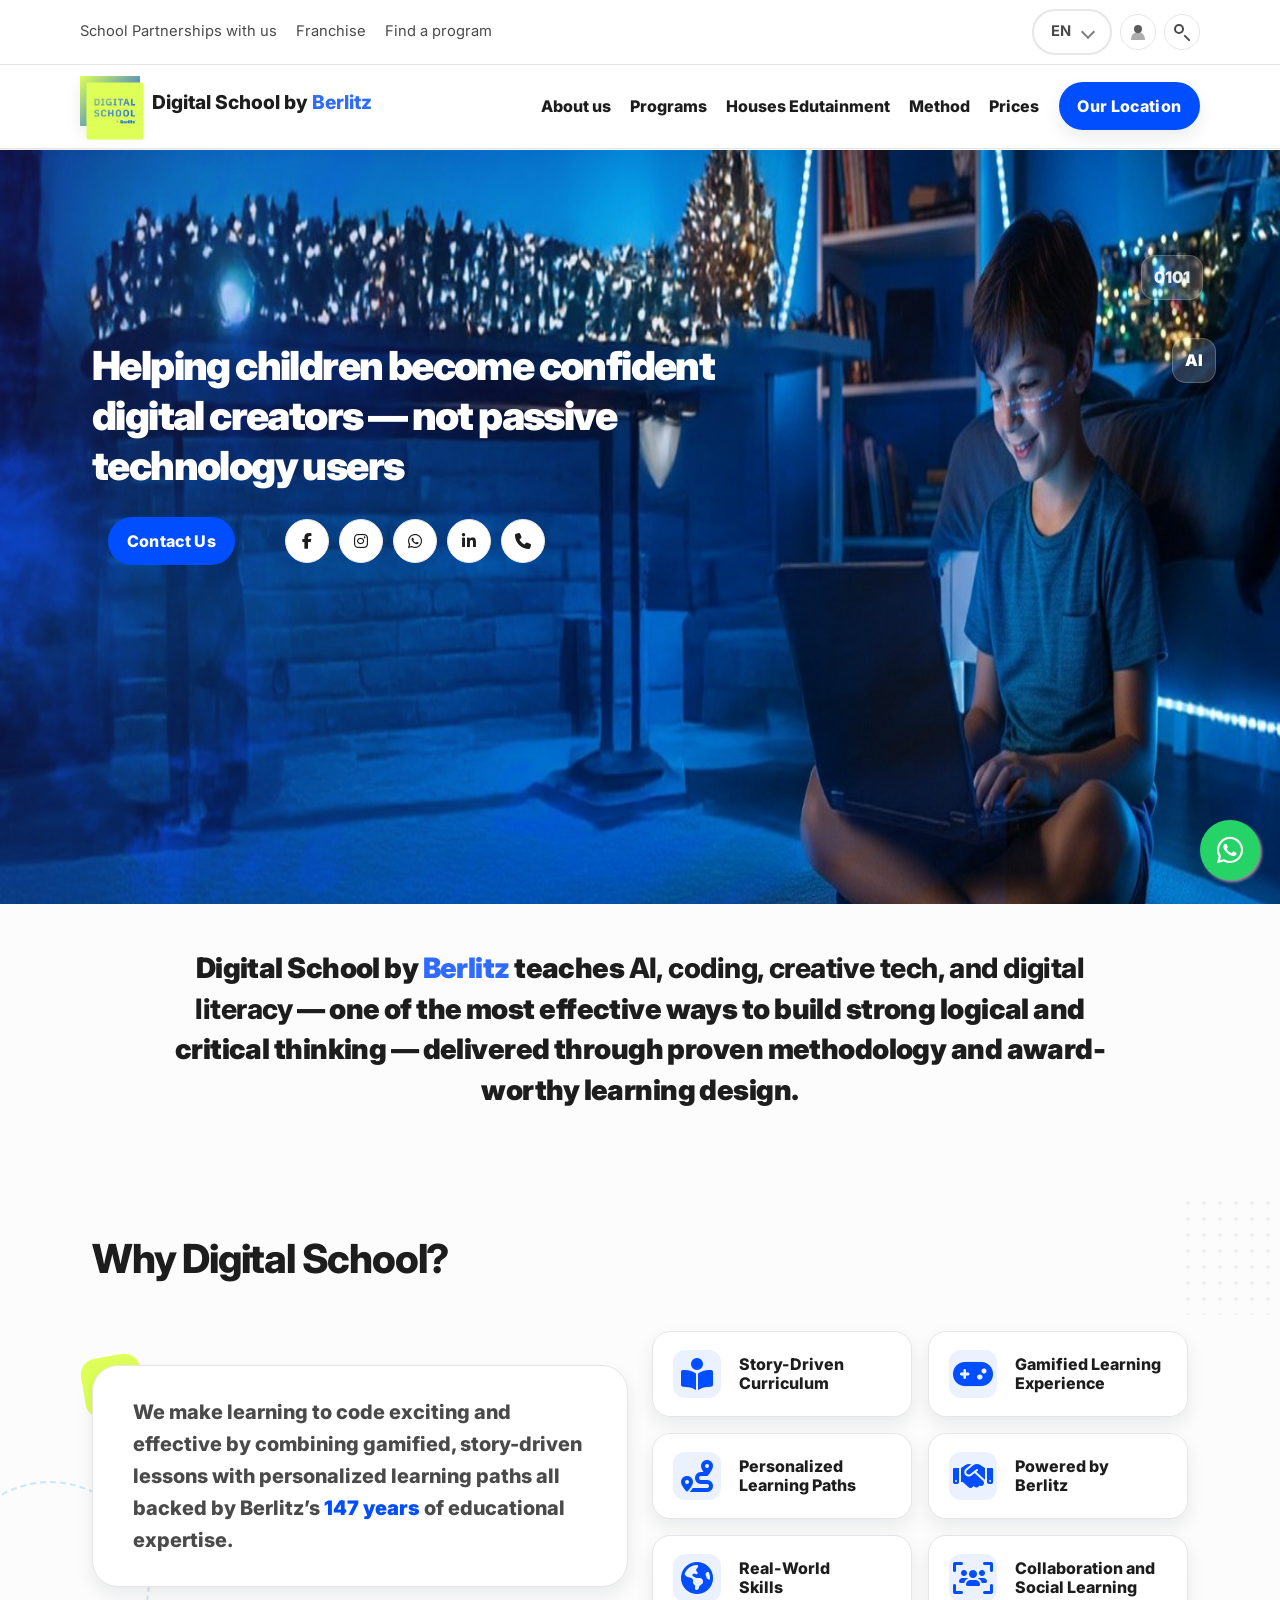
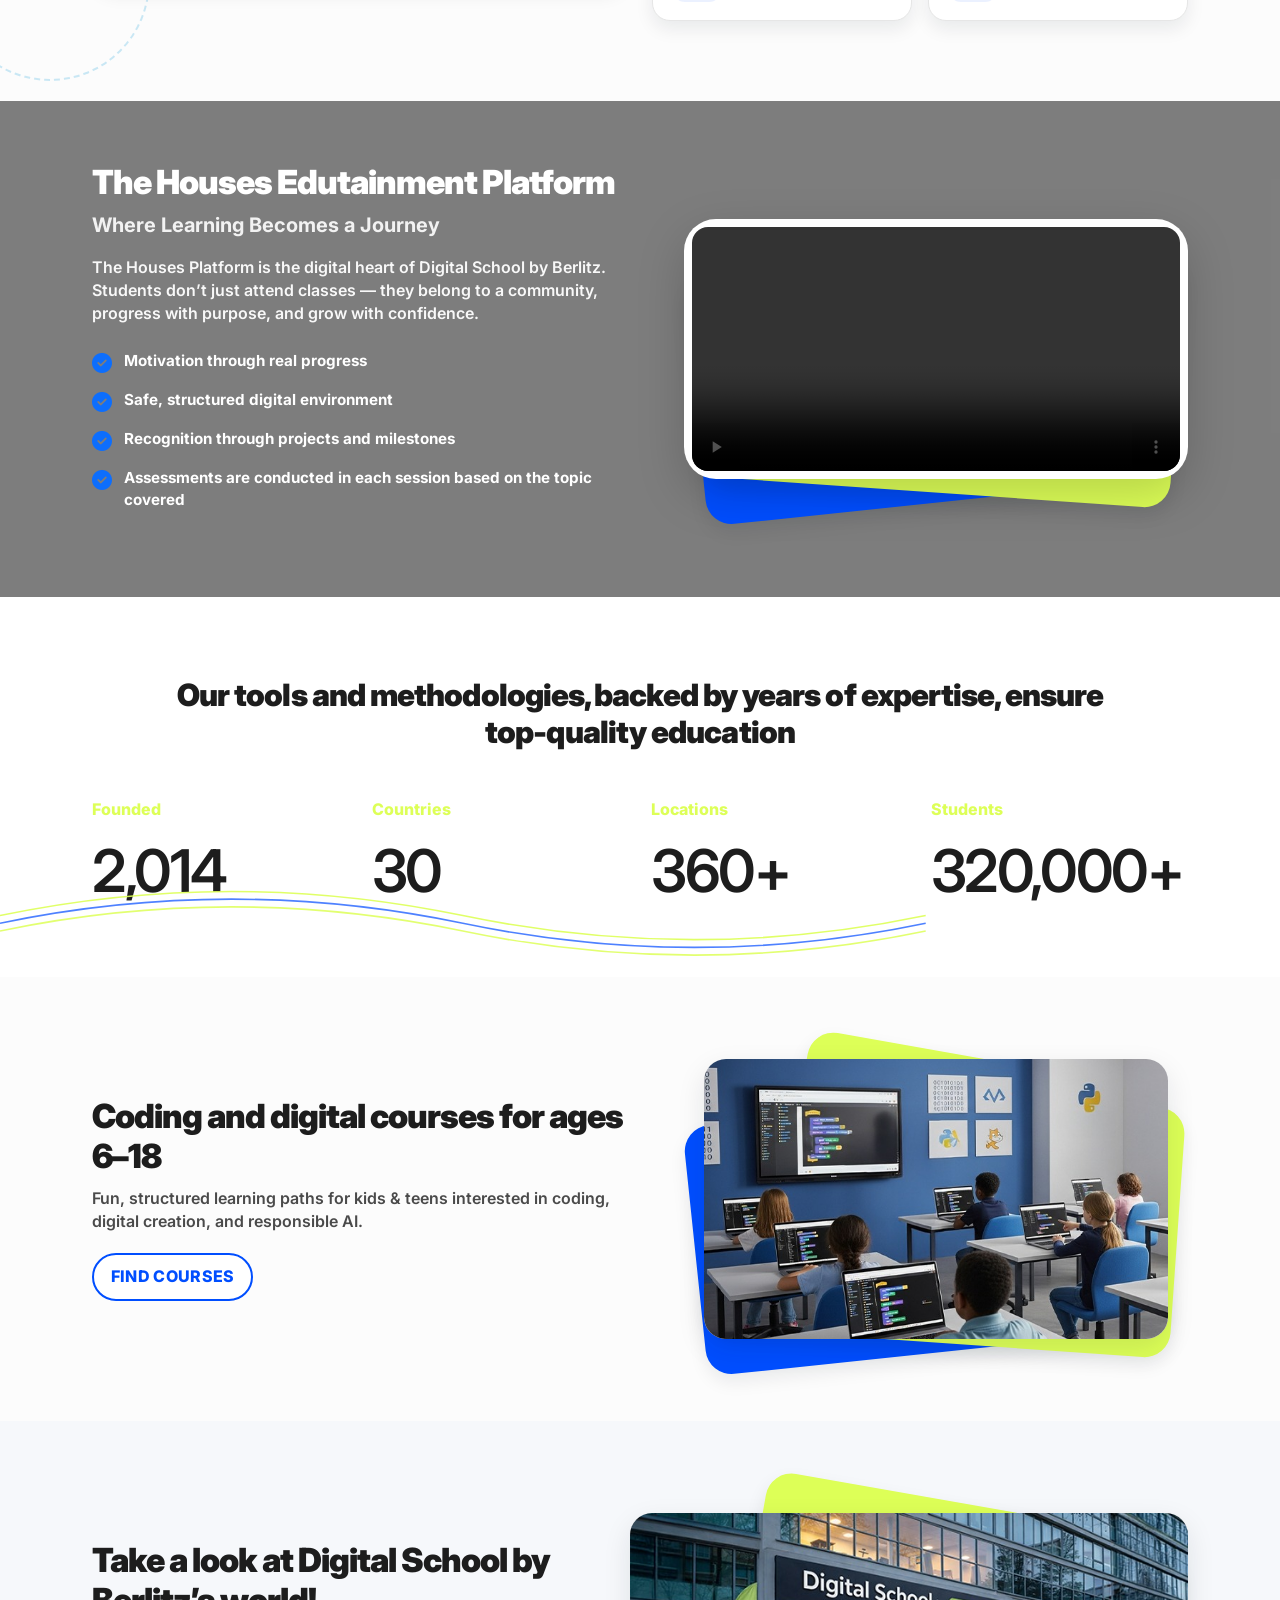
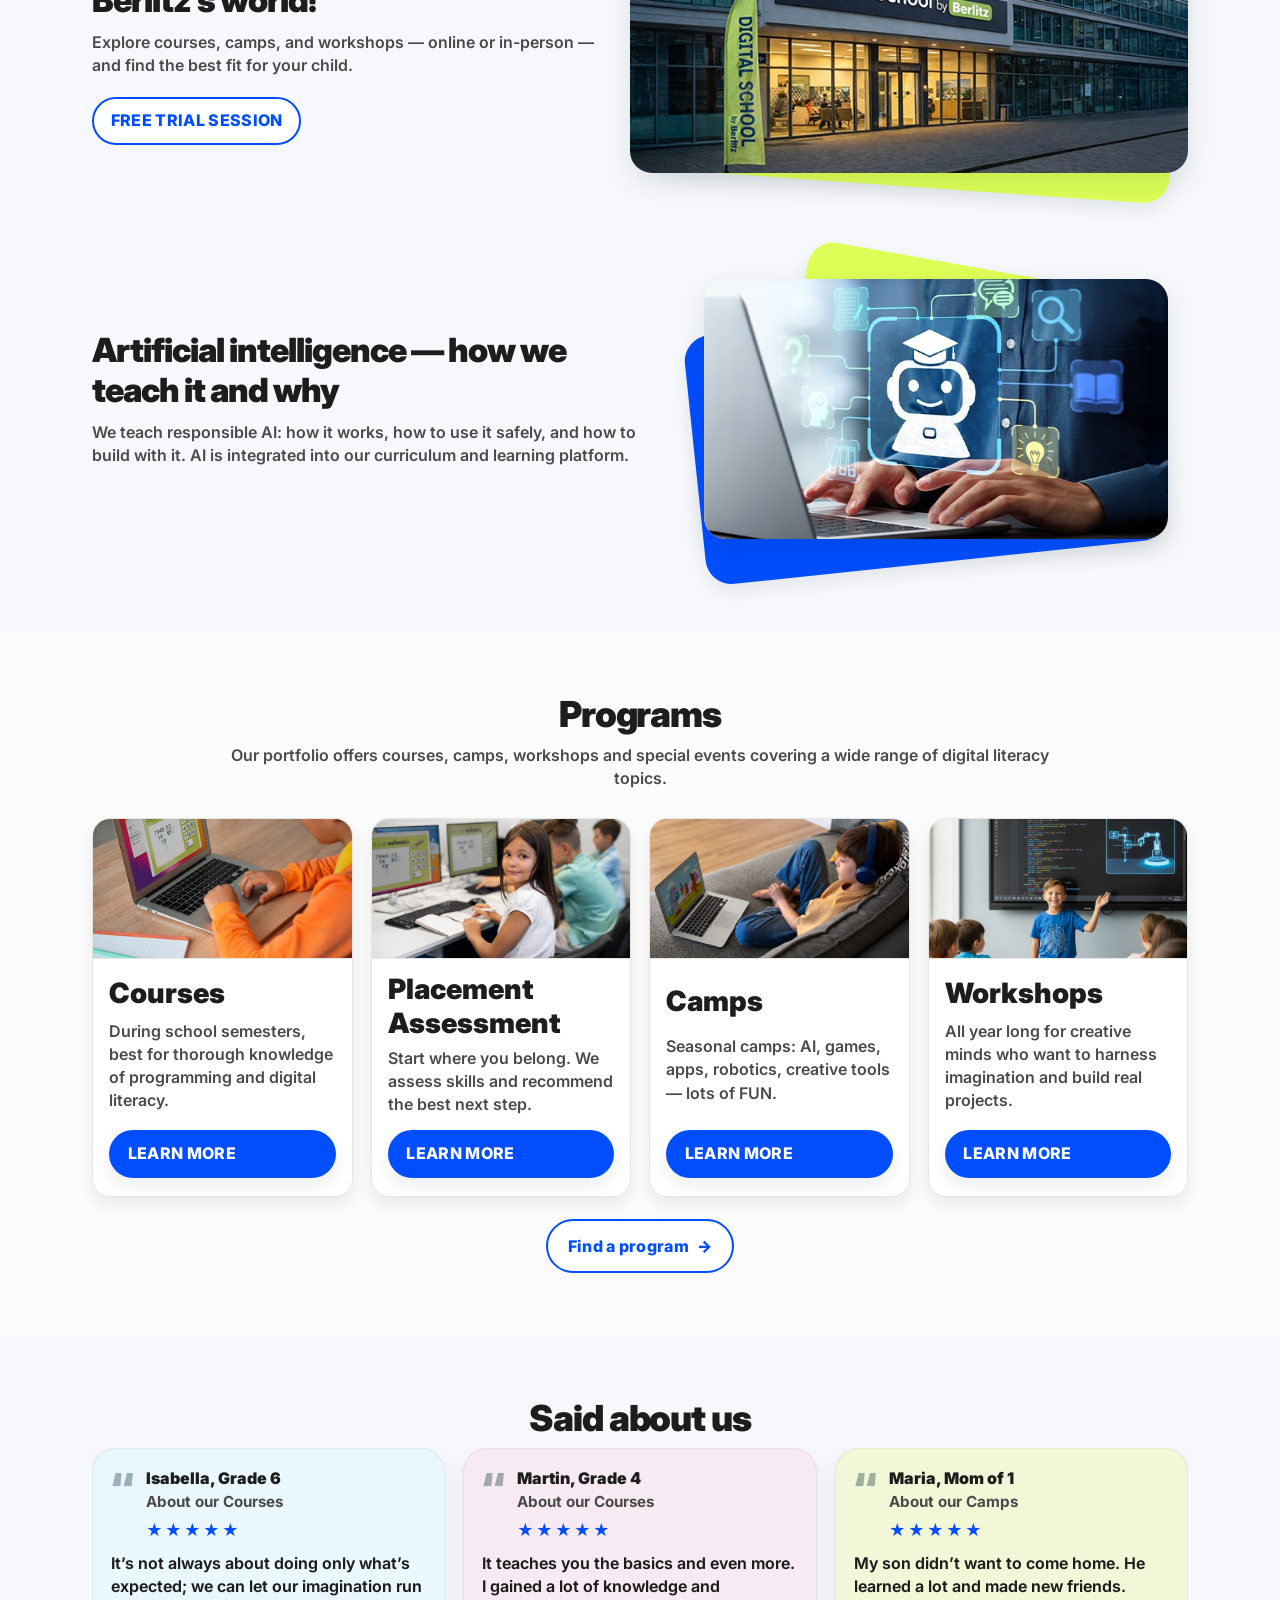
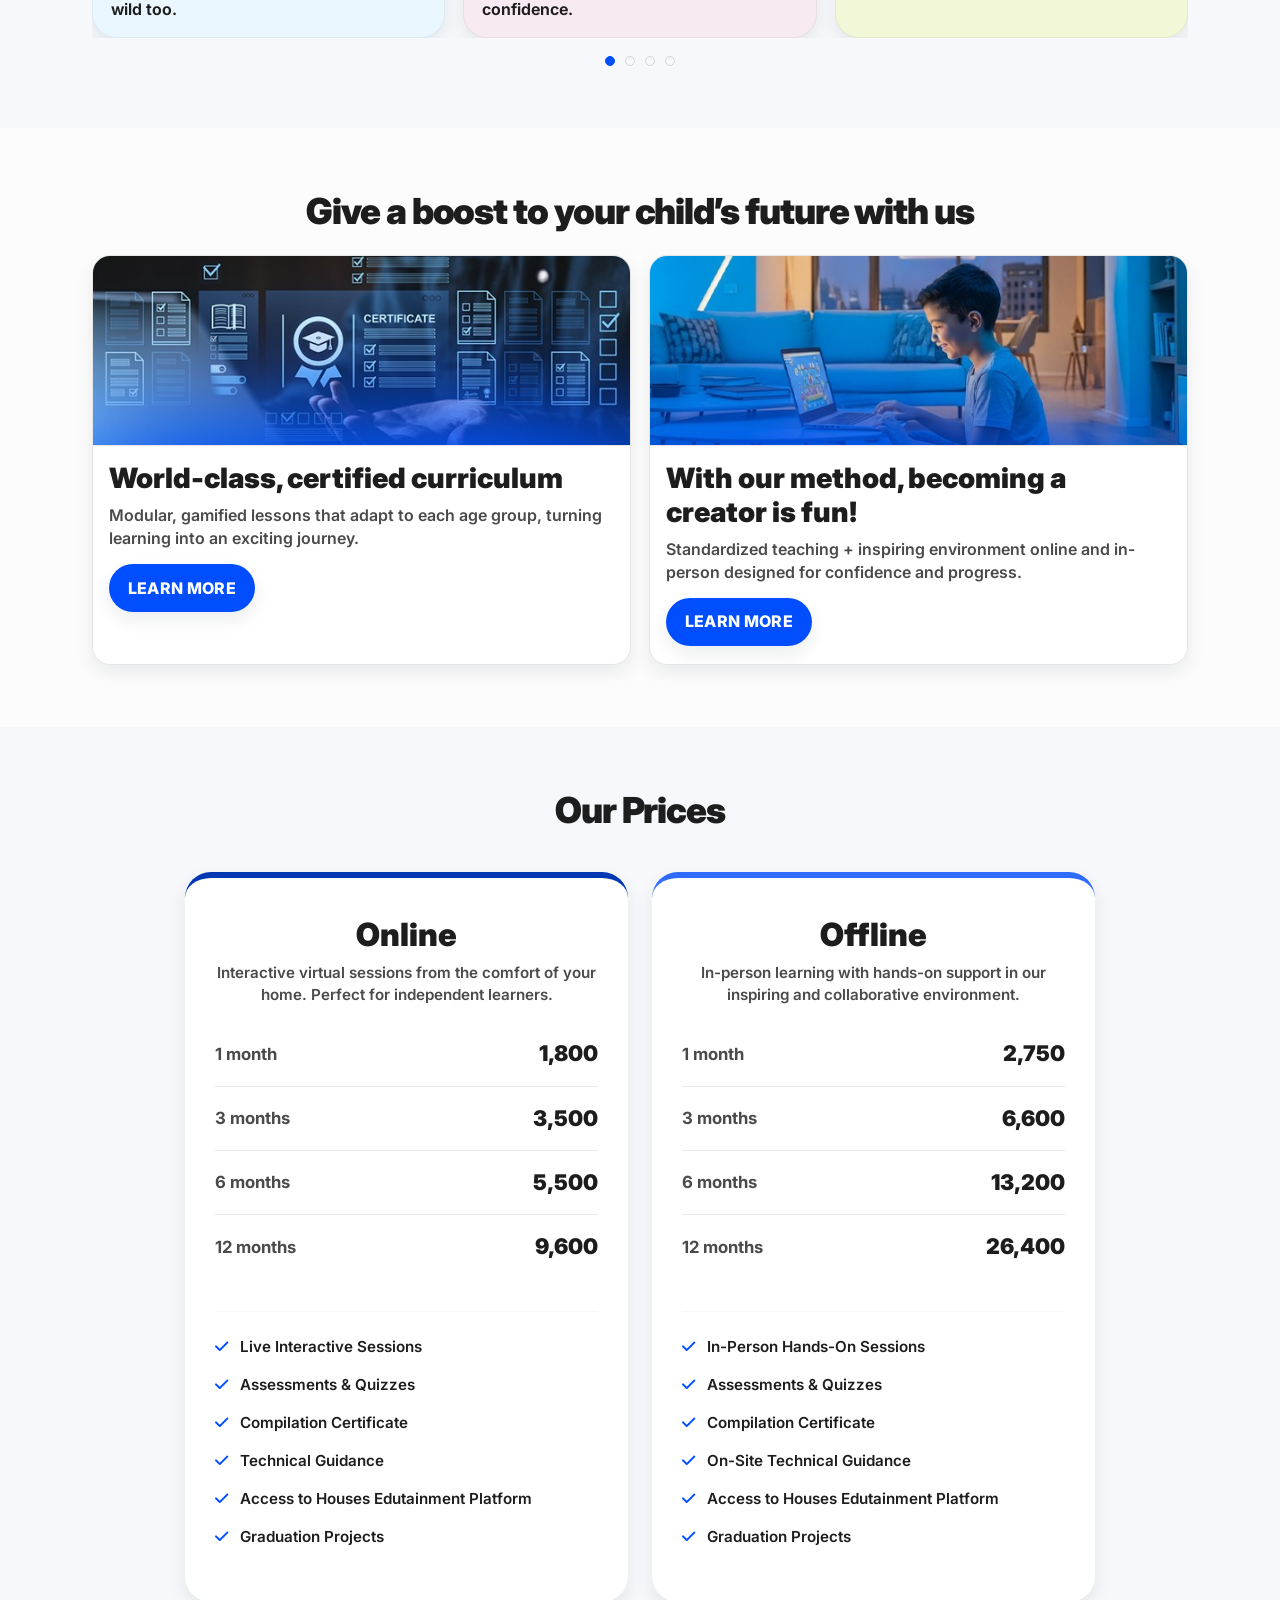
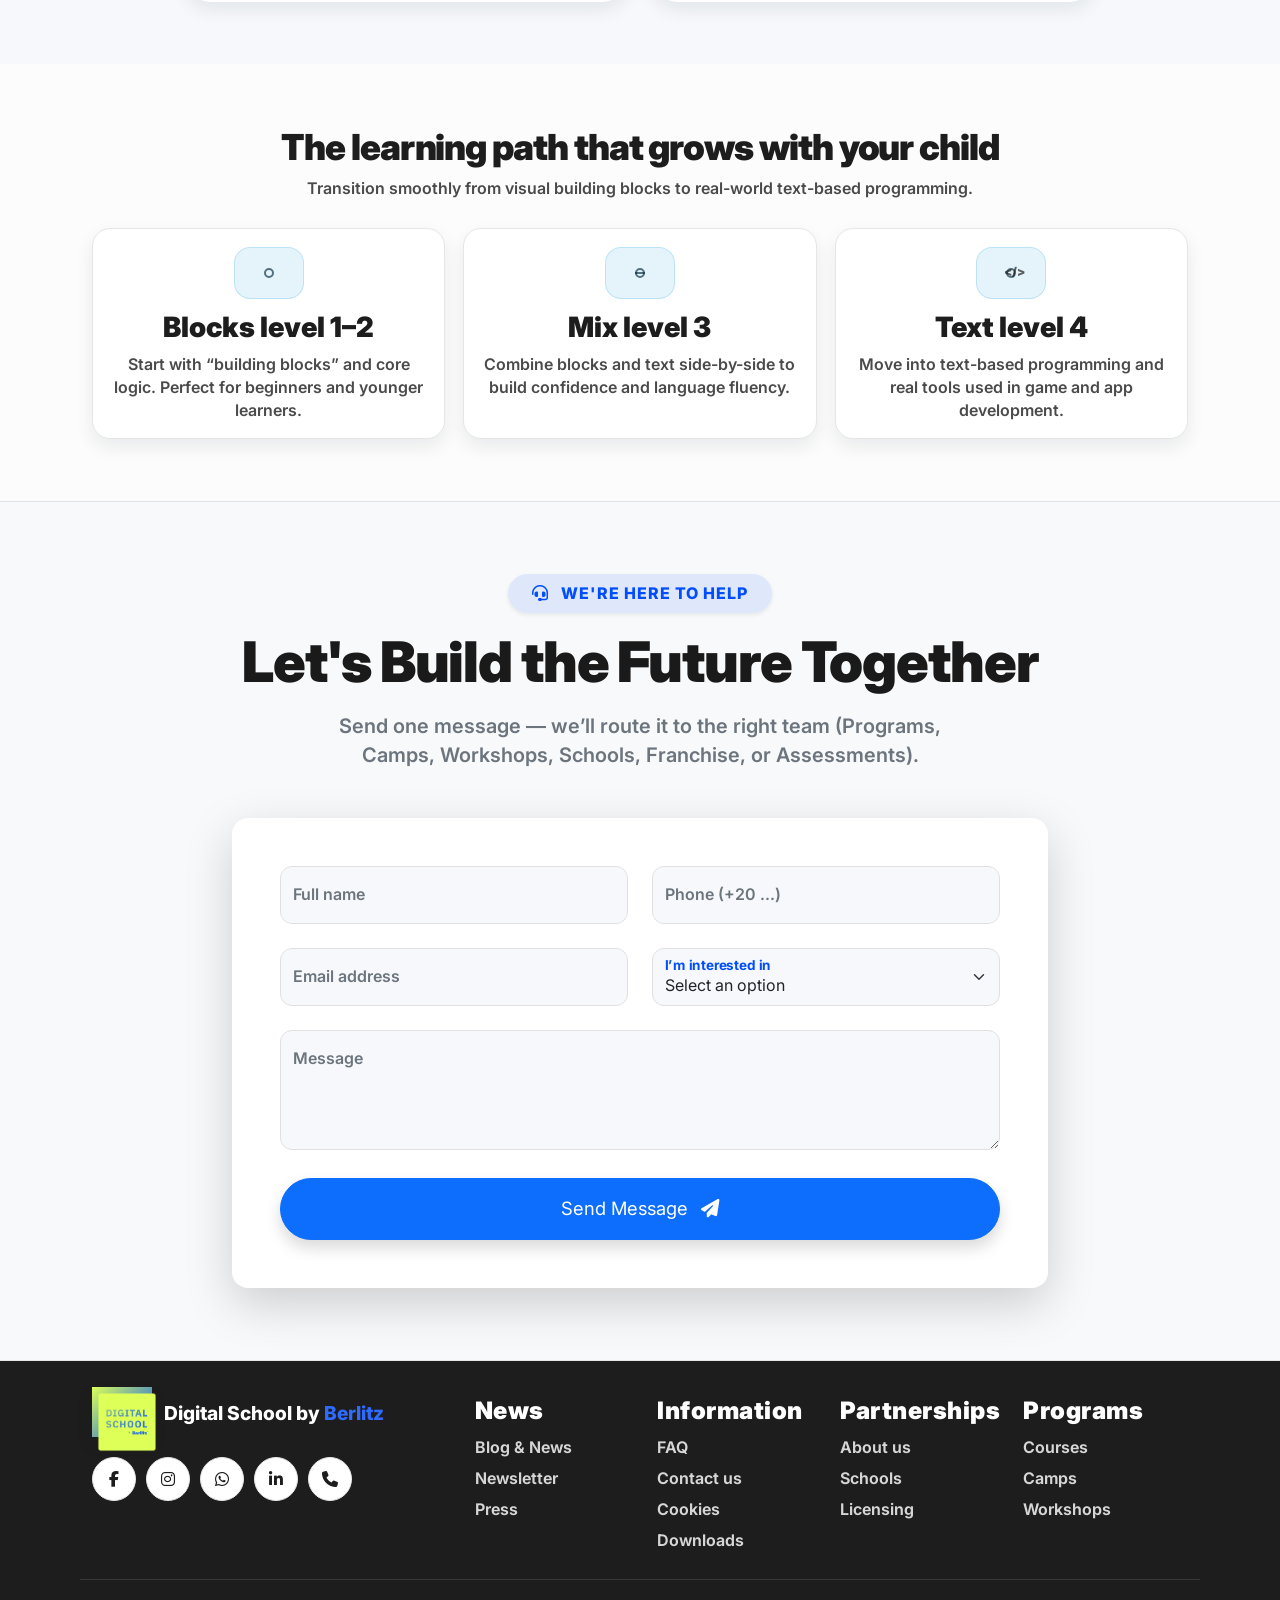
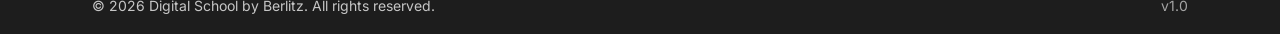
==== commit 713fc823: "add missing webpages and handle contact us form" ====
--- a/index.html
+++ b/index.html
@@ -309,7 +309,6 @@
             and responsible AI.
           </p>
           <div class="btn-row">
-            <a class="pill pill--primary" href="#">APPLY TO OPEN DAYS</a>
             <a class="pill pill--outline" href="#">FIND COURSES</a>
           </div>
         </div>
@@ -341,8 +340,7 @@
             child.
           </p>
           <div class="btn-row">
-            <a class="pill pill--primary" href="#">LEARN MORE</a>
-            <a class="pill pill--outline" href="#">FREE TRIAL</a>
+            <a class="pill pill--outline" href="#contact">FREE TRIAL SESSION</a>
           </div>
         </div>
 
@@ -368,7 +366,6 @@
             how to build with it.
             AI is integrated into our curriculum and learning platform.
           </p>
-          <a class="pill pill--primary" href="#">MORE INFO</a>
         </div>
 
         <div class="split__media">
@@ -409,12 +406,11 @@
 
           <article class="program-card">
             <div class="program-card__img program-card__img--demo">
-              <img src="media/images/programs-demos.jpeg" alt="Demo lesson">
-            </div>
-            <h3>Demo lesson</h3>
-            <p>Try it and bring home the experience. We’ll show you why we’re
-              the best choice.</p>
-            <a class="pill pill--primary" href="#">LEARN MORE</a>
+              <img src="media/images/programs-demos.jpeg" alt="Placement Assessment">
+            </div>
+            <h3>Placement Assessment</h3>
+            <p>Start where you belong. We assess skills and recommend the best next step.</p>
+            <a class="pill pill--primary" href="placement.html">LEARN MORE</a>
           </article>
 
           <article class="program-card">
@@ -721,82 +717,91 @@
     </section>
 
     <!-- contact form -->
-    <section id="contact" class="newsletter py-5 bg-light border-top">
-      <div class="container py-2">
-        <div class="text-center mb-4">
-          <h2 class="fw-black">Contact Us</h2>
-          <p class="text-secondary fw-semibold mb-0">
-            Send one message — we’ll route it to the right team (Programs,
-            Camps, Workshops, Schools, Franchise, or Assessments).
+    <section id="contact" class="newsletter py-5 border-top bg-light position-relative">
+      <div class="container py-4 position-relative z-1">
+        <div class="text-center mb-5">
+          <div class="d-inline-block px-4 py-2 rounded-pill mb-3 shadow-sm" style="background-color: rgba(0, 78, 255, 0.1); color: #004EFF; font-weight: 800; letter-spacing: 1px;">
+            <i class="fa-solid fa-headset me-2"></i> WE'RE HERE TO HELP
+          </div>
+          <h2 class="fw-black display-4 mb-3" style="color: #1a1a1a;">Let's Build the Future Together</h2>
+          <p class="text-secondary fw-semibold mb-0 fs-5 mx-auto" style="max-width: 650px;">
+            Send one message — we’ll route it to the right team (Programs, Camps, Workshops, Schools, Franchise, or Assessments).
           </p>
         </div>
 
         <div class="row justify-content-center">
-          <div class="col-lg-8">
-            <div class="card border-0 shadow rounded-4">
-              <div class="card-body  px-md-4 py-md-5">
-                <form action="#" method="post">
-                  <div class="row g-3">
+          <div class="col-lg-9">
+            <div class="card border-0 shadow-lg rounded-4 overflow-hidden bg-white">
+              <div class="card-body px-md-5 py-md-5">
+                <form action="https://formspree.io/f/mkopygon" method="POST" class="needs-validation custom-form" novalidate>
+                  <div class="row g-4">
                     <div class="col-md-6">
-                      <label class="form-label fw-bold" for="fullName">Full
-                        name</label>
-                      <input class="form-control form-control-lg" id="fullName"
-                        name="fullName" type="text" required>
+                      <div class="form-floating">
+                        <input class="form-control" id="fullName" name="fullName" type="text" placeholder="Full name" required>
+                        <label for="fullName">Full name</label>
+                        <div class="invalid-feedback">Please provide your full name.</div>
+                      </div>
                     </div>
 
                     <div class="col-md-6">
-                      <label class="form-label fw-bold"
-                        for="phone">Phone</label>
-                      <input class="form-control form-control-lg" id="phone"
-                        name="phone" type="tel" placeholder="+20 ..." required>
+                      <div class="form-floating">
+                        <input class="form-control" id="phone" name="phone" type="tel" placeholder="+20 ..." required>
+                        <label for="phone">Phone (+20 ...)</label>
+                        <div class="invalid-feedback">Please provide your phone number.</div>
+                      </div>
                     </div>
 
                     <div class="col-md-6">
-                      <label class="form-label fw-bold"
-                        for="email">Email</label>
-                      <input class="form-control form-control-lg" id="email"
-                        name="email" type="email" required>
+                      <div class="form-floating">
+                        <input class="form-control" id="email" name="email" type="email" placeholder="name@example.com" required>
+                        <label for="email">Email address</label>
+                        <div class="invalid-feedback">Please provide a valid email.</div>
+                      </div>
                     </div>
 
                     <div class="col-md-6">
-                      <label class="form-label fw-bold" for="topic">I’m
-                        interested in</label>
-                      <select class="form-select form-select-lg" id="topic"
-                        name="topic" required>
-                        <option value selected disabled>Select an
-                          option</option>
-                        <option>Book a Free Demo Lesson</option>
-                        <option>Placement Assessment</option>
-                        <option>Courses</option>
-                        <option>Camps</option>
-                        <option>Workshops</option>
-                        <option>Houses Platform</option>
-                        <option>School Partnerships</option>
-                        <option>Franchise</option>
-                        <option>Other</option>
-                      </select>
+                      <div class="form-floating">
+                        <select class="form-select" id="topic" name="topic" required>
+                          <option value="" selected disabled>Select an option</option>
+                          <option>Placement Assessment</option>
+                          <option>Courses</option>
+                          <option>Camps</option>
+                          <option>Workshops</option>
+                          <option>Houses Platform</option>
+                          <option>School Partnerships</option>
+                          <option>Franchise</option>
+                          <option>Other</option>
+                        </select>
+                        <label for="topic">I’m interested in</label>
+                        <div class="invalid-feedback">Please select a topic.</div>
+                      </div>
                     </div>
 
                     <div class="col-12">
-                      <label class="form-label fw-bold"
-                        for="message">Message</label>
-                      <textarea class="form-control" id="message" name="message"
-                        rows="5" placeholder="Tell us what you need..."
-                        required></textarea>
+                      <div class="form-floating">
+                        <textarea class="form-control" id="message" name="message" placeholder="Tell us what you need..." style="height: 120px" required></textarea>
+                        <label for="message">Message</label>
+                        <div class="invalid-feedback">Please write a message.</div>
+                      </div>
                     </div>
 
-                    <div class="col-12">
-                      <button
-                        class="btn btn-primary btn-lg rounded-pill px-5 fw-black w-100 mt-3"
-                        type="submit">
-                        Send Message
+                    <input type="text" name="_gotcha" style="display:none">
+                    
+                    <div class="col-12 mt-4 pt-1">
+                      <button id="submitBtn" class="btn btn-primary btn-lg rounded-pill px-5 fw-black w-100 shadow" style="font-size: 1.15rem; padding-top: 1rem; padding-bottom: 1rem;" type="submit">
+                        Send Message <i class="fa-solid fa-paper-plane ms-2"></i>
                       </button>
                     </div>
                   </div>
                 </form>
               </div>
-
-            </main>
+            </div>
+          </div>
+        </div>
+      </div>
+    </section>
+
+  </main>
 
             <!-- Footer -->
             <footer class="footer">
@@ -875,7 +880,6 @@
                     <a href="#">Courses</a>
                     <a href="#">Camps</a>
                     <a href="#">Workshops</a>
-                    <a href="#">Open days</a>
                   </div>
                 </div>
               </div>
--- a/css/styles.css
+++ b/css/styles.css
@@ -2497,4 +2497,38 @@
 .guidance-desc {
   color: rgba(255, 255, 255, 0.85);
   line-height: 1.7;
+}
+
+/* Custom Floating Forms */
+.custom-form .form-floating > .form-control,
+.custom-form .form-floating > .form-select {
+  border-radius: 12px;
+  border: 1.5px solid #e0e0e0;
+  box-shadow: none;
+  background-color: #f6f8fb;
+  transition: all 0.3s ease;
+}
+
+.custom-form .form-floating > .form-control:focus,
+.custom-form .form-floating > .form-select:focus {
+  border-color: #004EFF;
+  background-color: #fff;
+  box-shadow: 0 0 0 4px rgba(0, 78, 255, 0.15);
+}
+
+.custom-form .form-floating > label {
+  color: #6c757d;
+  font-weight: 600;
+}
+
+.custom-form .form-floating > .form-control:focus ~ label,
+.custom-form .form-floating > .form-control:not(:placeholder-shown) ~ label,
+.custom-form .form-floating > .form-select ~ label {
+  color: #004EFF;
+  font-weight: 700;
+}
+.custom-form .invalid-feedback {
+  font-weight: 600;
+  margin-top: 6px;
+  margin-left: 5px;
 }
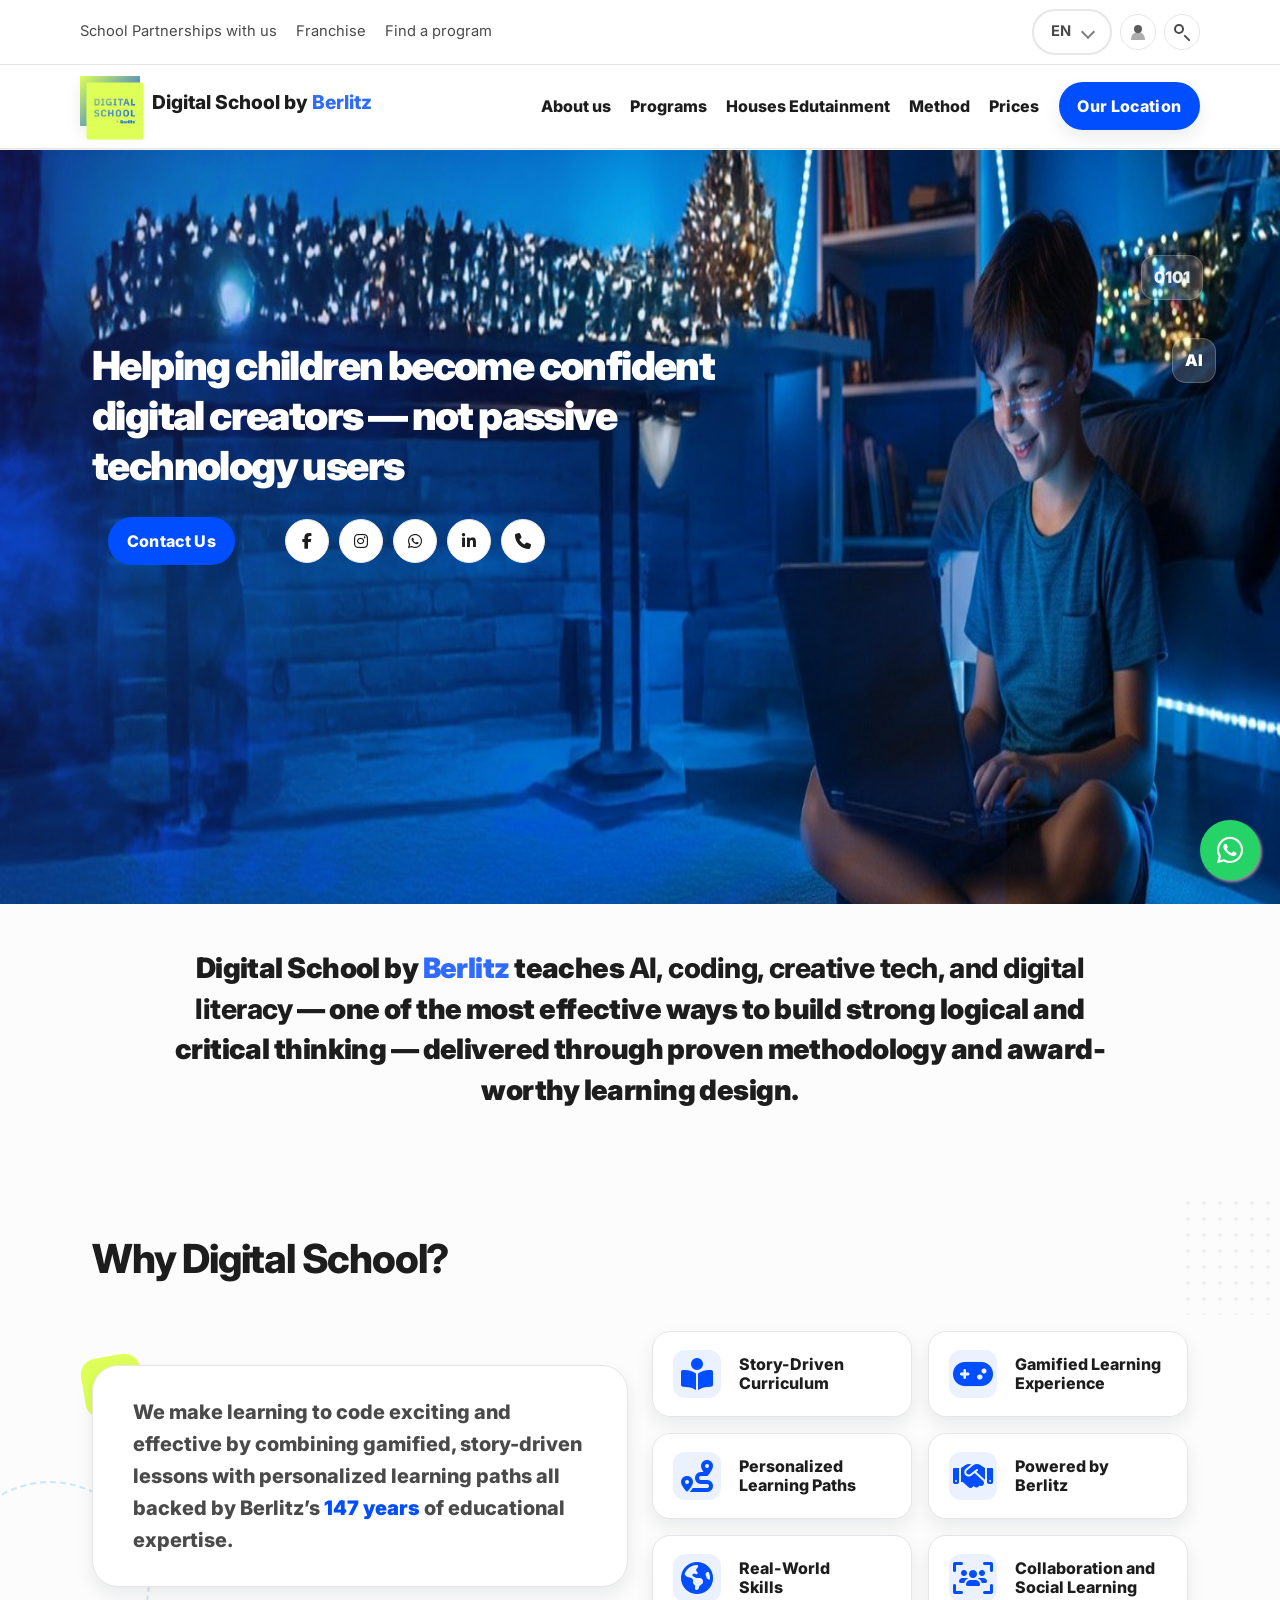
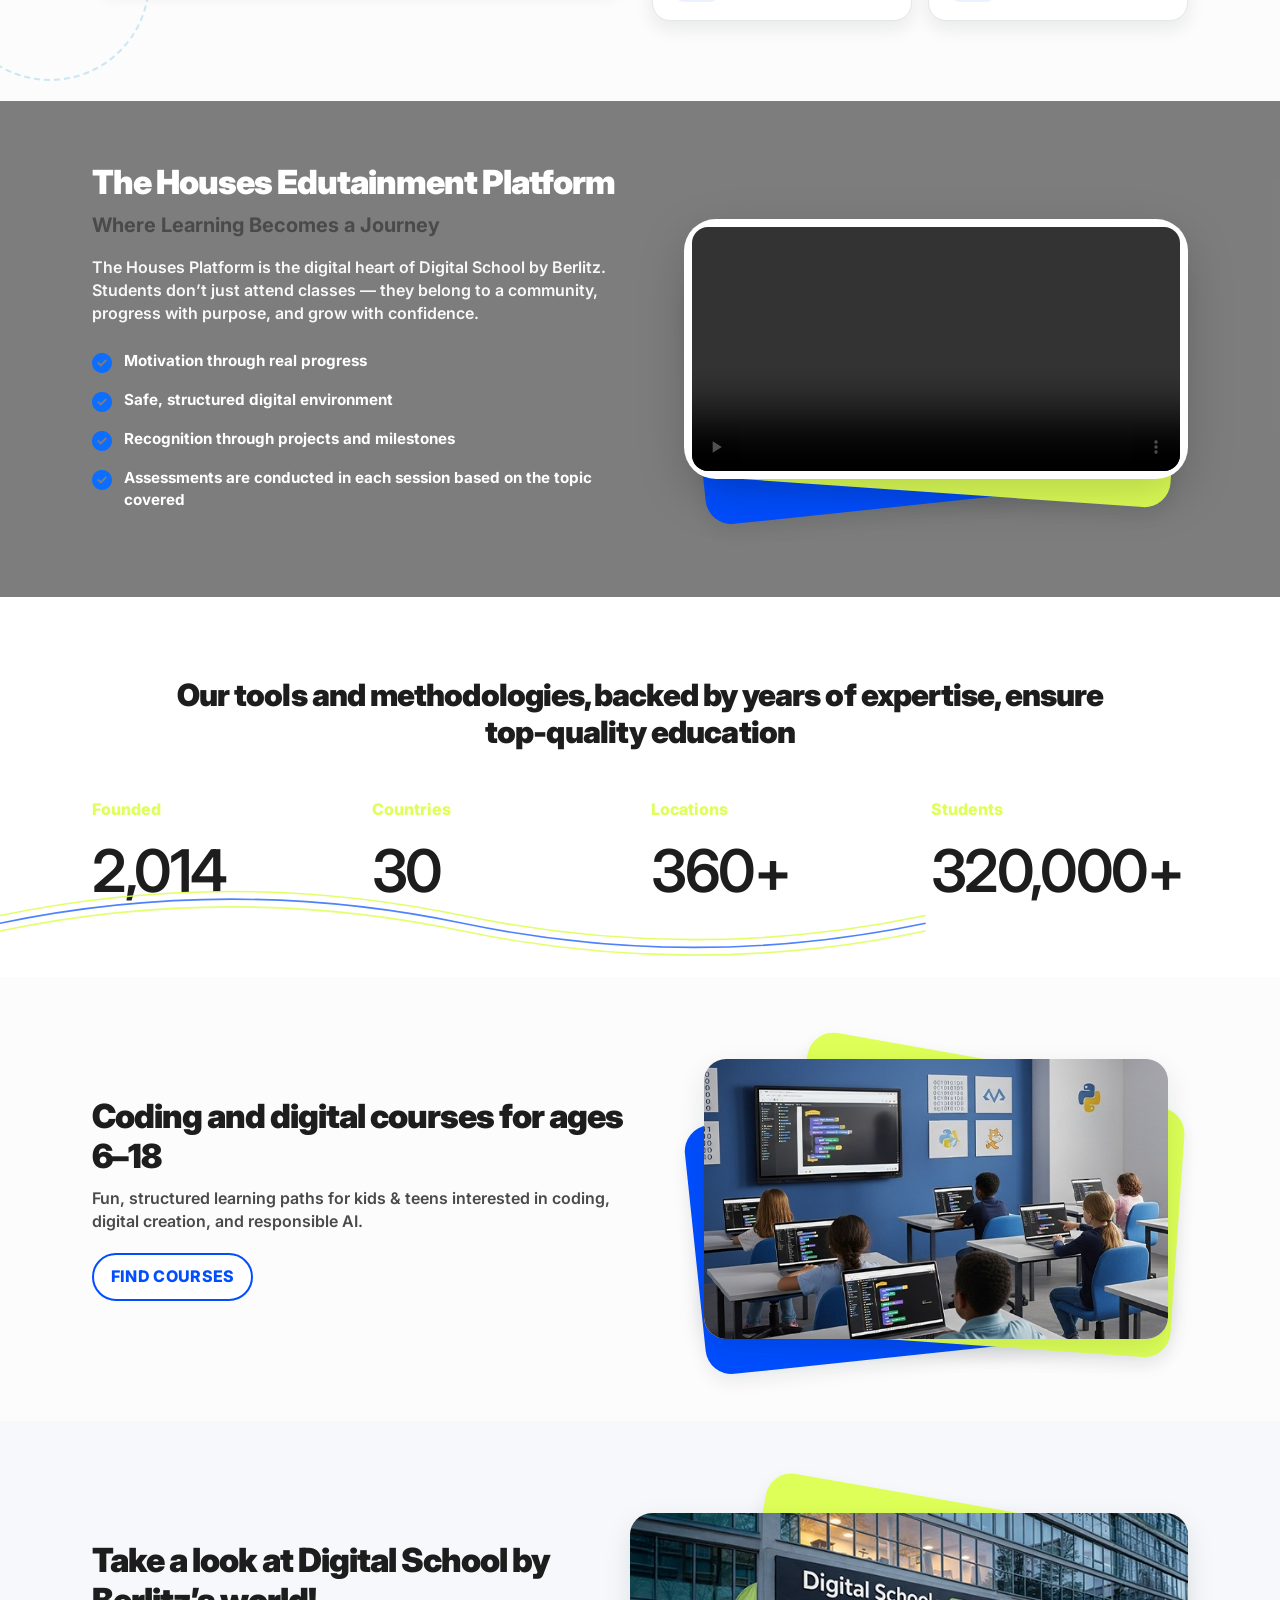
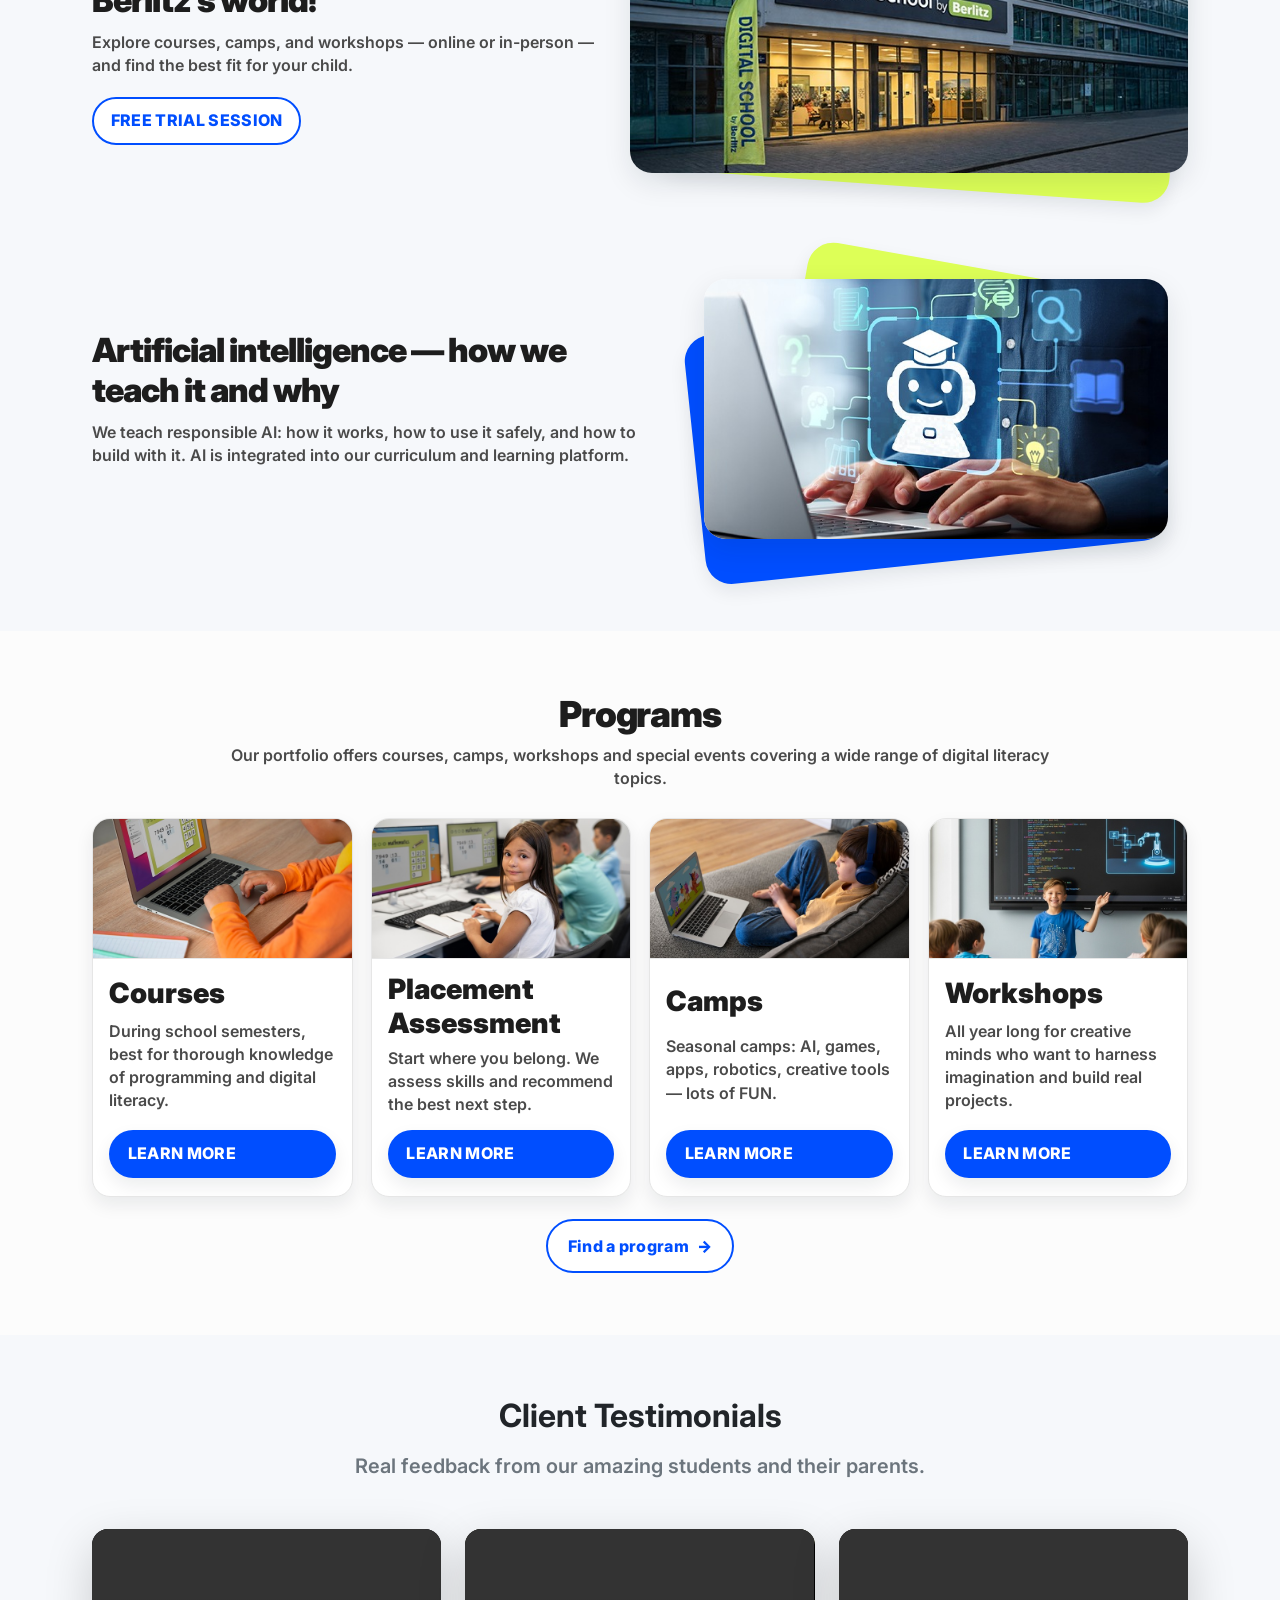
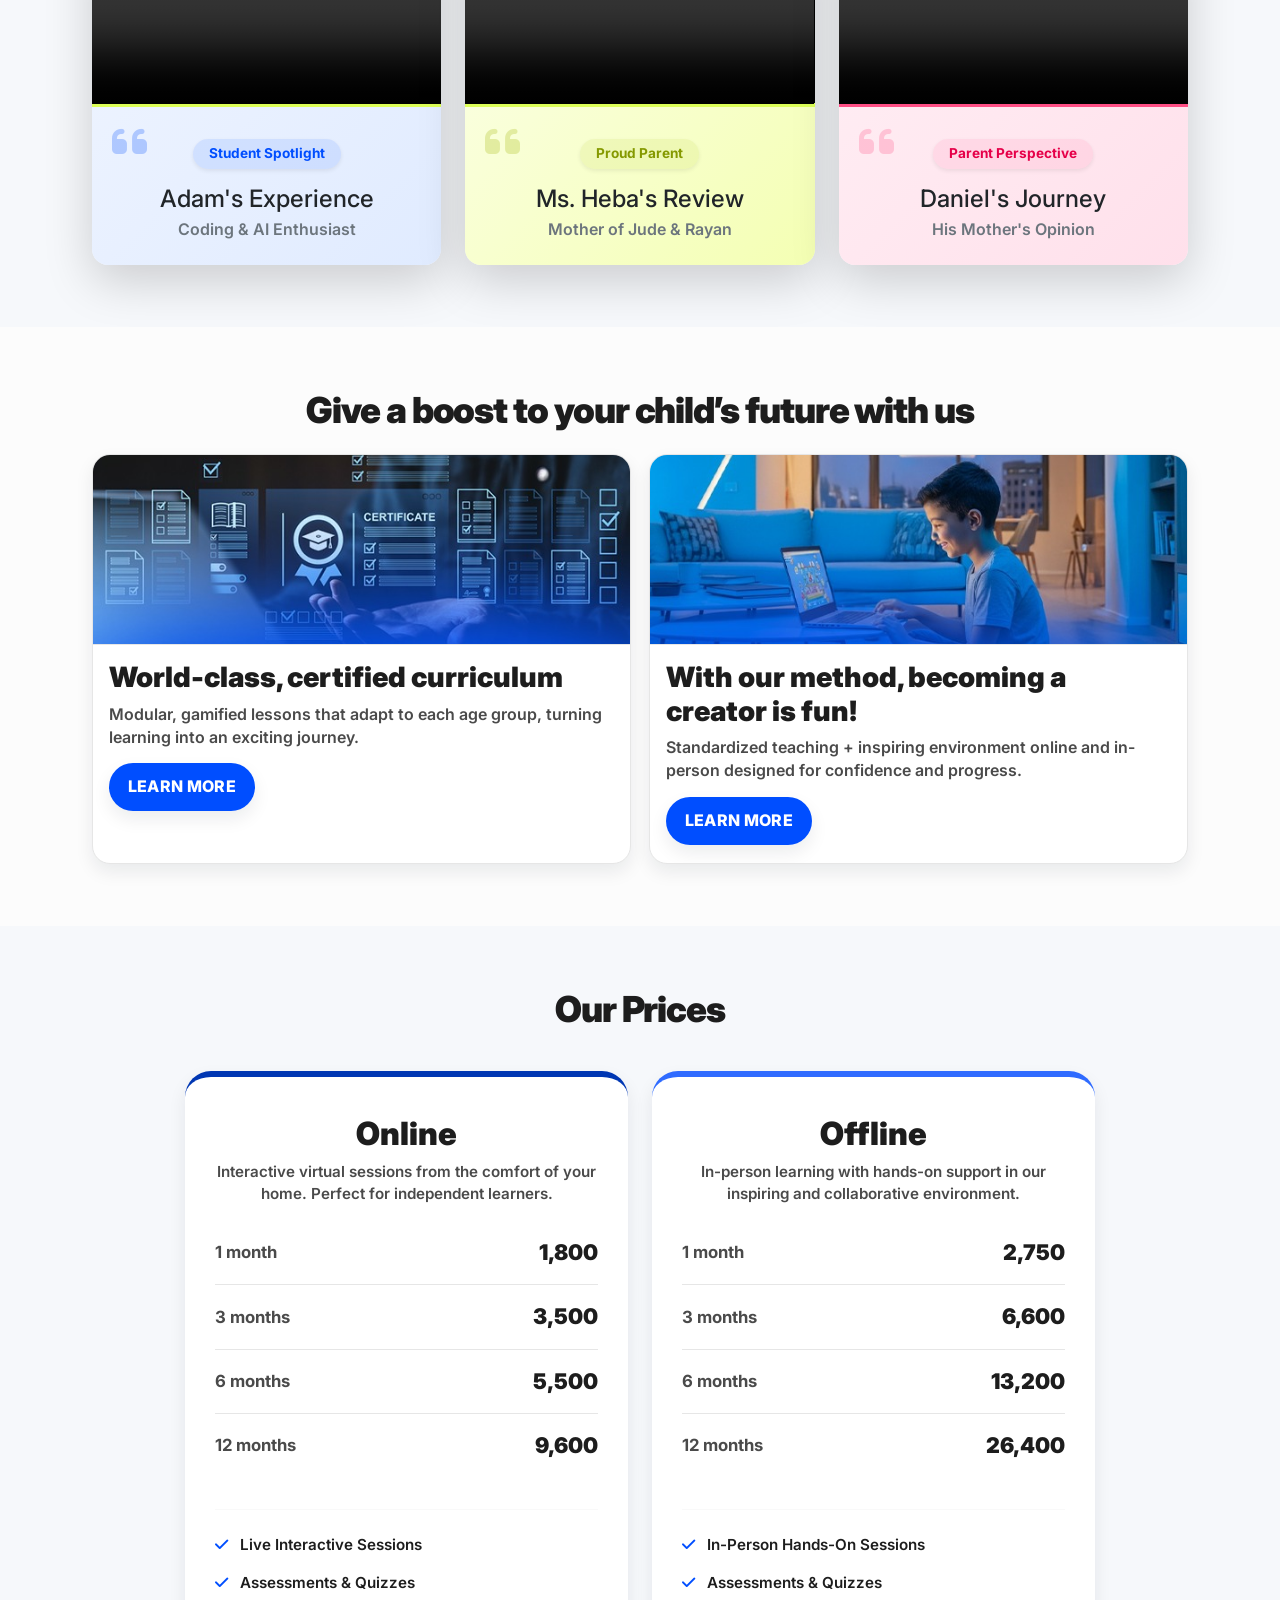
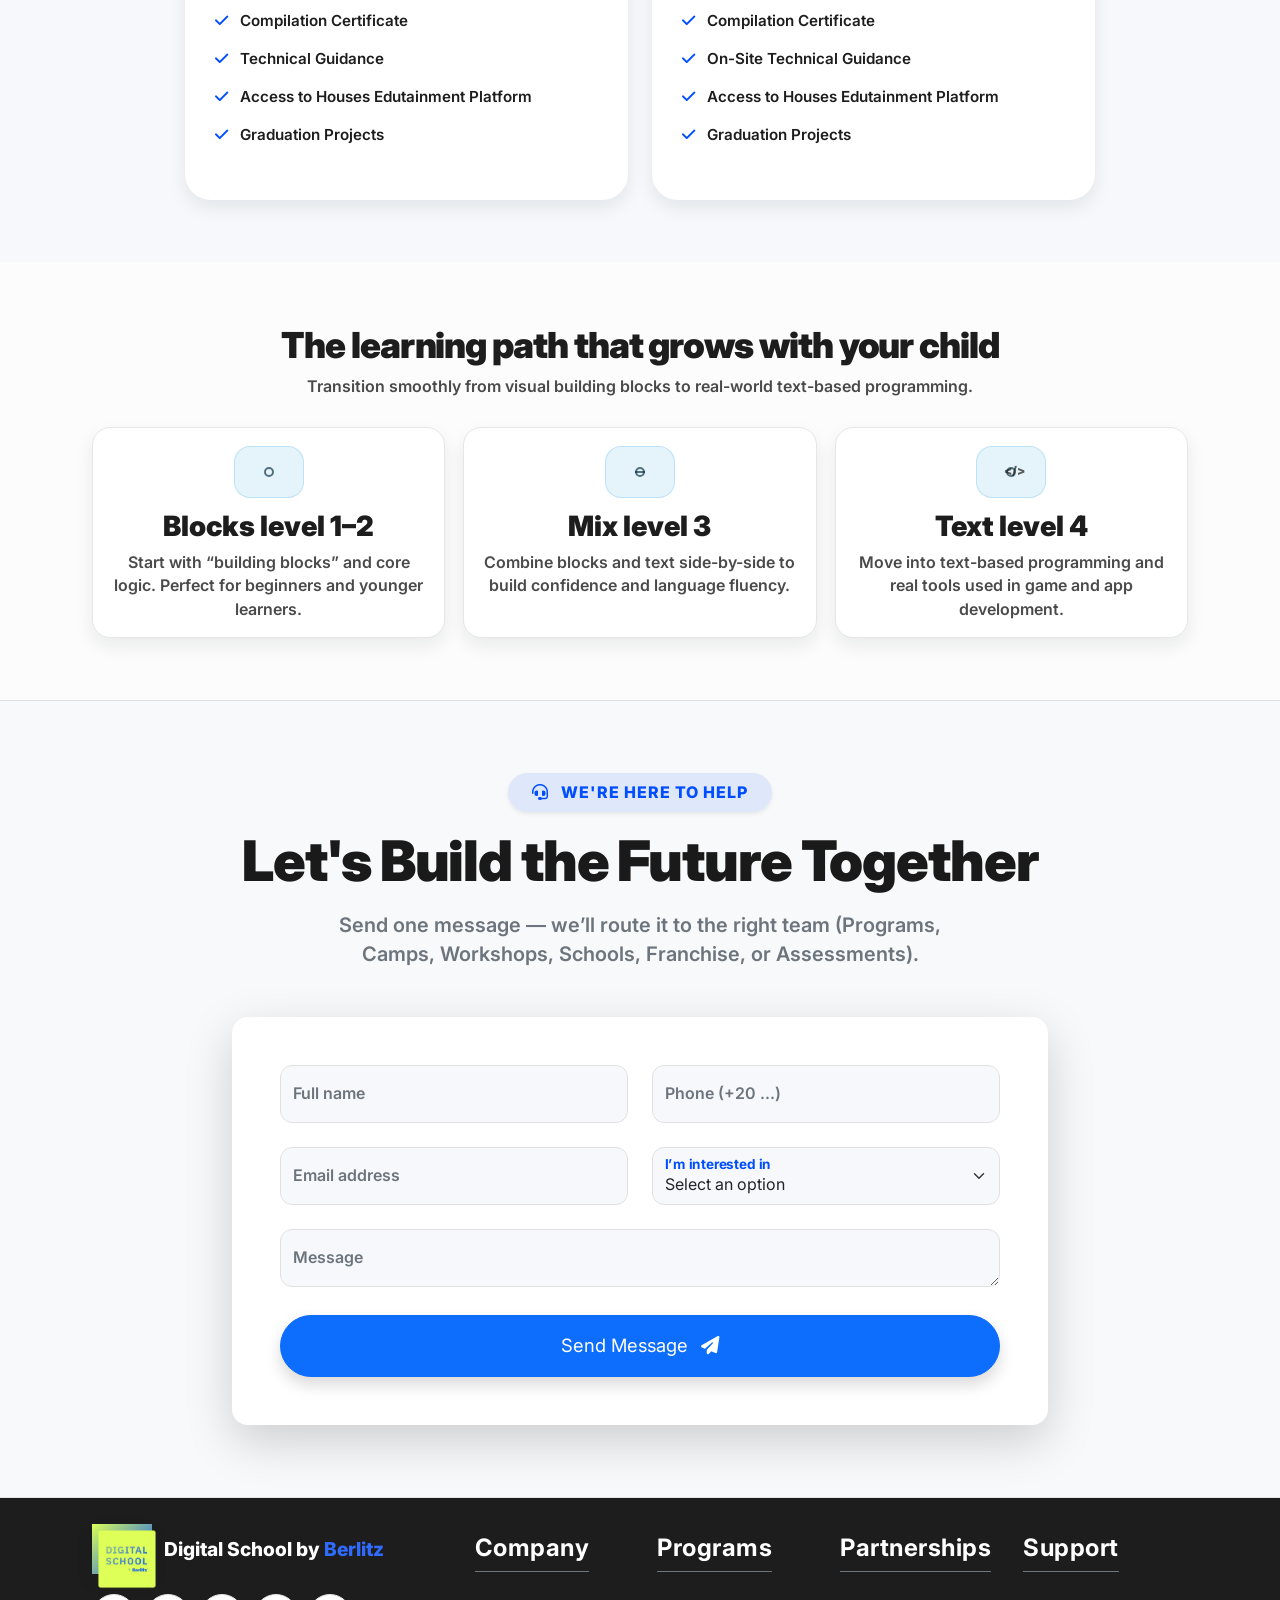
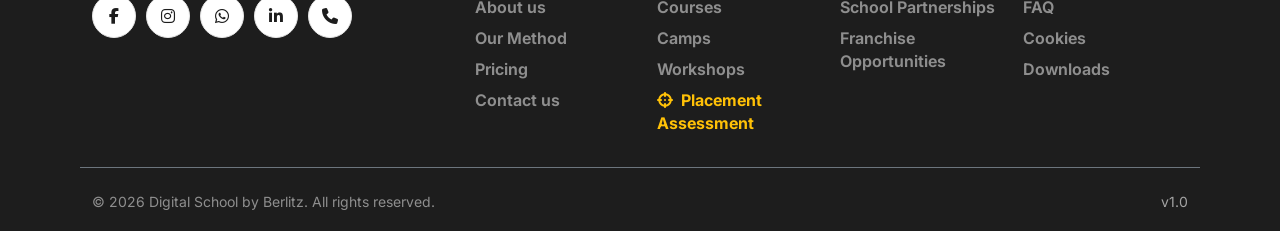
==== commit 393428d4: "add real feedbacks and footer reformating" ====
--- a/index.html
+++ b/index.html
@@ -135,7 +135,7 @@
     </section>
 
     <!-- Intro statement -->
-    <section class="section section--tight">
+    <section class="section section--tight" id="aboutUsSection">
       <div class="container">
         <p class="lead">
           Digital School by <span class="brand__name--accent"> Berlitz</span> teaches <strong>AI, coding, creative tech,
@@ -231,8 +231,8 @@
 
       <div class="container split video-hero__content">
         <div class="split__text text-white">
-          <h2 class="mb-2 text-white" style="color: #fff !important;">The Houses Edutainment Platform</h2>
-          <p class="fw-bold fs-5 mb-3" style="color: rgba(255,255,255,0.9);">Where Learning Becomes a Journey</p>
+          <h2 class="mb-2 text-white text-white-force">The Houses Edutainment Platform</h2>
+          <p class="fw-bold fs-5 mb-3 text-white-90">Where Learning Becomes a Journey</p>
           <p class="mb-4" style="color: rgba(255,255,255,0.95);">
             The Houses Platform is the digital heart of Digital School by
             Berlitz. Students don’t just attend classes —
@@ -446,96 +446,58 @@
 
     <section class="section section--alt">
       <div class="container">
-        <h2 class="center-title">Said about us</h2>
-
-        <div class="testimonial-carousel">
-          <div class="testimonial-track">
-
-            <article class="testimonial testimonial--sky">
-              <div class="testimonial__top">
-                <div class="quote">“</div>
-                <div>
-                  <div class="testimonial__name">Isabella, Grade 6</div>
-                  <div class="testimonial__meta">About our Courses</div>
-                  <div class="stars">★★★★★</div>
-                </div>
-              </div>
-              <p>It’s not always about doing only what’s expected; we can let
-                our imagination run wild too.</p>
-            </article>
-
-            <article class="testimonial testimonial--pink">
-              <div class="testimonial__top">
-                <div class="quote">“</div>
-                <div>
-                  <div class="testimonial__name">Martin, Grade 4</div>
-                  <div class="testimonial__meta">About our Courses</div>
-                  <div class="stars">★★★★★</div>
-                </div>
-              </div>
-              <p>It teaches you the basics and even more. I gained a lot of
-                knowledge and confidence.</p>
-            </article>
-
-            <article class="testimonial testimonial--lime">
-              <div class="testimonial__top">
-                <div class="quote">“</div>
-                <div>
-                  <div class="testimonial__name">Maria, Mom of 1</div>
-                  <div class="testimonial__meta">About our Camps</div>
-                  <div class="stars">★★★★★</div>
-                </div>
-              </div>
-              <p>My son didn’t want to come home. He learned a lot and made new
-                friends.</p>
-            </article>
-
-            <article class="testimonial testimonial--sky">
-              <div class="testimonial__top">
-                <div class="quote">“</div>
-                <div>
-                  <div class="testimonial__name">Liam, Grade 5</div>
-                  <div class="testimonial__meta">About our Courses</div>
-                  <div class="stars">★★★★★</div>
-                </div>
-              </div>
-              <p>The lessons were fun and easy to follow. I loved building my
-                own games.</p>
-            </article>
-
-            <article class="testimonial testimonial--pink">
-              <div class="testimonial__top">
-                <div class="quote">“</div>
-                <div>
-                  <div class="testimonial__name">Sophia, Parent</div>
-                  <div class="testimonial__meta">About our Programs</div>
-                  <div class="stars">★★★★★</div>
-                </div>
-              </div>
-              <p>Great instructors and a safe environment. Highly
-                recommended.</p>
-            </article>
-
-            <article class="testimonial testimonial--lime">
-              <div class="testimonial__top">
-                <div class="quote">“</div>
-                <div>
-                  <div class="testimonial__name">Noah, Grade 6</div>
-                  <div class="testimonial__meta">About our Courses</div>
-                  <div class="stars">★★★★★</div>
-                </div>
-              </div>
-              <p>I learned programming while having fun. Best course ever!</p>
-            </article>
-
-          </div>
-        </div>
-
-        <div class="dots">
-          <span class="is-active" data-slide="0"></span>
-          <span data-slide="1"></span>
-          <span data-slide="2"></span>
-          <span data-slide="3"></span>
+        <div class="text-center mb-5">
+          <h2 class="fw-black text-dark mb-3 fw-bold">Client Testimonials</h2>
+          <p class="text-secondary fs-5 fw-semibold mx-auto max-w-600">
+            Real feedback from our amazing students and their parents.
+          </p>
+        </div>
+
+        <div class="row g-4 justify-content-center">
+          <!-- Video 1 -->
+          <div class="col-md-6 col-lg-4">
+            <div class="card border-0 shadow-lg rounded-4 overflow-hidden h-100 position-relative bg-gradient-blue-light">
+              <video src="media/feedback videos/adam_feedback.mp4" controls class="w-100 border-bottom testimonial-video-green"></video>
+              <div class="card-body px-4 py-3 text-center position-relative">
+                <i class="fa-solid fa-quote-left position-absolute opacity-25 quote-icon-blue"></i>
+                <div class="mb-3 mt-3">
+                  <span class="badge rounded-pill shadow-sm badge-soft-blue">Student Spotlight</span>
+                </div>
+                <h4 class="fw-black mb-1 text-dark">Adam's Experience</h4>
+                <p class="text-secondary fw-semibold mb-2">Coding & AI Enthusiast</p>
+              </div>
+            </div>
+          </div>
+
+          <!-- Video 2 -->
+          <div class="col-md-6 col-lg-4">
+            <div class="card border-0 shadow-lg rounded-4 overflow-hidden h-100 position-relative bg-gradient-green-light">
+              <video src="media/feedback videos/jude's_mum.mp4" controls class="w-100 border-bottom testimonial-video-green"></video>
+              <div class="card-body px-4 py-3 text-center position-relative">
+                <i class="fa-solid fa-quote-left position-absolute opacity-25 quote-icon-green"></i>
+                <div class="mb-3 mt-3">
+                  <span class="badge rounded-pill shadow-sm badge-soft-green">Proud Parent</span>
+                </div>
+                <h4 class="fw-black mb-1 text-dark">Ms. Heba's Review</h4>
+                <p class="text-secondary fw-semibold mb-2">Mother of Jude & Rayan</p>
+              </div>
+            </div>
+          </div>
+
+          <!-- Video 3 -->
+          <div class="col-md-6 col-lg-4">
+            <div class="card border-0 shadow-lg rounded-4 overflow-hidden h-100 position-relative bg-gradient-pink-light">
+              <video src="media/feedback videos/Daniel_feedback.mp4" controls class="w-100 border-bottom testimonial-video-pink"></video>
+              <div class="card-body px-4 py-3 text-center position-relative">
+                <i class="fa-solid fa-quote-left position-absolute opacity-25 quote-icon-pink"></i>
+                <div class="mb-3 mt-3">
+                  <span class="badge rounded-pill shadow-sm badge-soft-pink">Parent Perspective</span>
+                </div>
+                <h4 class="fw-black mb-1 text-dark">Daniel's Journey</h4>
+                <p class="text-secondary fw-semibold mb-2">His Mother's Opinion</p>
+              </div>
+            </div>
+          </div>
         </div>
 
       </div>
@@ -574,7 +536,7 @@
                 in-person designed for
                 confidence and progress.
               </p>
-              <a class="pill pill--primary" href="#">LEARN MORE</a>
+              <a class="pill pill--primary" href="#aboutUsSection">LEARN MORE</a>
             </div>
           </article>
         </div>
@@ -724,7 +686,7 @@
             <i class="fa-solid fa-headset me-2"></i> WE'RE HERE TO HELP
           </div>
           <h2 class="fw-black display-4 mb-3" style="color: #1a1a1a;">Let's Build the Future Together</h2>
-          <p class="text-secondary fw-semibold mb-0 fs-5 mx-auto" style="max-width: 650px;">
+          <p class="text-secondary fw-semibold mb-0 fs-5 mx-auto max-w-650">
             Send one message — we’ll route it to the right team (Programs, Camps, Workshops, Schools, Franchise, or Assessments).
           </p>
         </div>
@@ -779,7 +741,7 @@
 
                     <div class="col-12">
                       <div class="form-floating">
-                        <textarea class="form-control" id="message" name="message" placeholder="Tell us what you need..." style="height: 120px" required></textarea>
+                        <textarea class="form-control contact-textarea-lg" id="message" name="message" placeholder="Tell us what you need..." required></textarea>
                         <label for="message">Message</label>
                         <div class="invalid-feedback">Please write a message.</div>
                       </div>
@@ -854,38 +816,38 @@
 
                 <div class="footer__cols">
                   <div class="footer-col">
-                    <h4>News</h4>
-                    <a href="#">Blog & News</a>
-                    <a href="#">Newsletter</a>
-                    <a href="#">Press</a>
+                    <h4 class="text-white fw-bold mb-3 border-bottom border-secondary pb-2 d-inline-block">Company</h4>
+                    <a href="index.html#about" class="text-white-50 text-decoration-none d-block mb-2 hover-white">About us</a>
+                    <a href="index.html#method" class="text-white-50 text-decoration-none d-block mb-2 hover-white">Our Method</a>
+                    <a href="index.html#prices" class="text-white-50 text-decoration-none d-block mb-2 hover-white">Pricing</a>
+                    <a href="index.html#contact" class="text-white-50 text-decoration-none d-block mb-2 hover-white">Contact us</a>
                   </div>
 
                   <div class="footer-col">
-                    <h4>Information</h4>
-                    <a href="#">FAQ</a>
-                    <a href="#">Contact us</a>
-                    <a href="#">Cookies</a>
-                    <a href="#">Downloads</a>
+                    <h4 class="text-white fw-bold mb-3 border-bottom border-secondary pb-2 d-inline-block">Programs</h4>
+                    <a href="index.html#programs" class="text-white-50 text-decoration-none d-block mb-2 hover-white">Courses</a>
+                    <a href="camps.html" class="text-white-50 text-decoration-none d-block mb-2 hover-white">Camps</a>
+                    <a href="workshops.html" class="text-white-50 text-decoration-none d-block mb-2 hover-white">Workshops</a>
+                    <a href="placement.html" class="text-warning text-decoration-none d-block mb-2 hover-white fw-bold"><i class="fa-solid fa-crosshairs me-1"></i> Placement Assessment</a>
                   </div>
 
                   <div class="footer-col">
-                    <h4>Partnerships</h4>
-                    <a href="#">About us</a>
-                    <a href="#">Schools</a>
-                    <a href="#">Licensing</a>
+                    <h4 class="text-white fw-bold mb-3 border-bottom border-secondary pb-2 d-inline-block">Partnerships</h4>
+                    <a href="partnership.html" class="text-white-50 text-decoration-none d-block mb-2 hover-white">School Partnerships</a>
+                    <a href="franchise.html" class="text-white-50 text-decoration-none d-block mb-2 hover-white">Franchise Opportunities</a>
                   </div>
 
                   <div class="footer-col">
-                    <h4>Programs</h4>
-                    <a href="#">Courses</a>
-                    <a href="#">Camps</a>
-                    <a href="#">Workshops</a>
+                    <h4 class="text-white fw-bold mb-3 border-bottom border-secondary pb-2 d-inline-block">Support</h4>
+                    <a href="#" class="text-white-50 text-decoration-none d-block mb-2 hover-white">FAQ</a>
+                    <a href="#" class="text-white-50 text-decoration-none d-block mb-2 hover-white">Cookies</a>
+                    <a href="#" class="text-white-50 text-decoration-none d-block mb-2 hover-white">Downloads</a>
                   </div>
                 </div>
               </div>
 
-              <div class="container footer__bottom">
-                <small>© <span id="year">2026</span> Digital School by Berlitz.
+              <div class="container footer__bottom pt-4 mt-4 border-top border-secondary text-center">
+                <small class="text-white-50">© <span id="year">2026</span> Digital School by Berlitz.
                   All
                   rights
                   reserved.</small>
--- a/css/styles.css
+++ b/css/styles.css
@@ -1,2534 +1,2638 @@
-/* =========================
-   Base / Theme
-========================= */
-:root {
-
-  /* Core */
-  --bg: #FCFCFC;
-  /* Powder */
-  --ink: #1D1D1D;
-  /* Charcoal (main text) */
-  --muted: #4a4a4a;
-  /* slightly lighter charcoal */
-  --line: #e6e6e6;
-
-  /* Berlitz brand */
-  --primary: #004EFF;
-  /* Berlitz Blue */
-  --navy: #1D1D1D;
-  /* Charcoal (used in your template as “navy”) */
-
-  /* Secondary accents (use Berlitz Yellow + blue shades) */
-  --magenta: #DDFF57;
-  /* Berlitz Yellow (template uses magenta as a loud accent) */
-  --cyan: #2F6BFF;
-  /* lighter blue tint */
-  --teal: #0037B3;
-  /* deeper blue shade */
-  --lime: #DDFF57;
-  /* Berlitz Yellow */
-
-  --radius: 18px;
-  --radius-lg: 26px;
-
-  --shadow: 0 10px 28px rgba(2, 30, 44, .10);
-  --shadow-soft: 0 8px 18px rgba(2, 30, 44, .08);
-
-  --container: 1120px;
-
-  --font: "Inter", system-ui, -apple-system, Segoe UI, Roboto, Helvetica, Arial, sans-serif;
-}
-
-* {
-  box-sizing: border-box;
-}
-
-html, body {
-  height: 100%;
-}
-
-body {
-  margin: 0;
-  font-family: var(--font);
-  color: var(--ink);
-  background: var(--bg);
-  line-height: 1.45;
-}
-
-a {
-  color: inherit;
-  text-decoration: none;
-}
-
-img {
-  max-width: 100%;
-  display: block;
-}
-
-strong {
-  font-weight: 800;
-}
-
-h1 {
-  font-weight: 800;
-}
-
-.container {
-  width: min(var(--container), calc(100% - 40px));
-  margin: 0 auto;
-}
-
-.sr-only {
-  position: absolute !important;
-  width: 1px;
-  height: 1px;
-  padding: 0;
-  margin: -1px;
-  overflow: hidden;
-  clip: rect(0, 0, 0, 0);
-  white-space: nowrap;
-  border: 0;
-}
-
-/* =========================
-   Pills / Buttons
-========================= */
-.pill {
-  display: inline-flex;
-  align-items: center;
-  gap: .5rem;
-  padding: .65rem 1.05rem;
-  border-radius: 999px;
-  border: 2px solid transparent;
-  font-weight: 800;
-  letter-spacing: .02em;
-  cursor: pointer;
-  transition: transform .08s ease, box-shadow .2s ease, background .2s ease, border-color .2s ease;
-  user-select: none;
-  white-space: nowrap;
-}
-
-.pill:active {
-  transform: translateY(1px);
-}
-
-.pill--primary {
-  background: var(--primary);
-  color: #fff;
-  box-shadow: var(--shadow-soft);
-}
-
-.pill--primary:hover {
-  box-shadow: var(--shadow);
-}
-
-.pill--outline {
-  background: #fff;
-  border-color: var(--primary);
-  color: var(--primary);
-}
-
-.pill--outline:hover {
-  background: rgba(0, 150, 214, .06);
-}
-
-.pill--white {
-  background: #fff;
-  color: var(--navy);
-  border-color: rgba(255, 255, 255, .0);
-}
-
-.pill--ghost {
-  background: transparent;
-  border-color: var(--line);
-  color: var(--muted);
-  font-weight: 700;
-}
-
-.pill--lg {
-  padding: .85rem 1.25rem;
-}
-
-.arrow {
-  font-weight: 900;
-}
-
-/* =========================
-   Topbar + Header
-========================= */
-.topbar {
-  border-bottom: 1px solid var(--line);
-  background: #fff;
-}
-
-.topbar__inner {
-  display: flex;
-  justify-content: space-between;
-  align-items: center;
-  gap: 1rem;
-  padding: .55rem 0;
-  font-size: .92rem;
-}
-
-.topbar__left {
-  display: flex;
-  gap: 1.2rem;
-  flex-wrap: wrap;
-}
-
-.topbar__link {
-  color: var(--muted);
-}
-
-.topbar__link:hover {
-  color: var(--ink);
-}
-
-.topbar__right {
-  display: flex;
-  align-items: center;
-  gap: .5rem;
-}
-
-.topbar__icon {
-  display: inline-flex;
-  width: 36px;
-  height: 36px;
-  border: 1px solid var(--line);
-  border-radius: 999px;
-  align-items: center;
-  justify-content: center;
-  color: var(--muted);
-}
-
-.header {
-  position: sticky;
-  top: 0;
-  z-index: 10;
-  background: #fff;
-  border-bottom: 1px solid var(--line);
-}
-
-.header__inner {
-  display: flex;
-  align-items: center;
-  justify-content: space-between;
-  padding: 1.1rem 0;
-  gap: 1rem;
-}
-
-.brand {
-  display: flex;
-  align-items: center;
-  gap: .75rem;
-  font-weight: 900;
-}
-
-.brand__mark {
-  width: 60px;
-  height: 50px;
-  /* border-radius: 8px; */
-  background: linear-gradient(135deg, var(--magenta), var(--primary));
-  box-shadow: var(--shadow-soft);
-  margin-top: -10px;
-}
-
-.brand__mark img {
-  margin-left: 5px;
-  margin-top: 5px;
-  width: 60px;
-}
-
-h1 {
-  font-size: 1.2rem;
-
-}
-
-.brand__name--accent {
-  color: var(--cyan);
-}
-
-.nav {
-  display: flex;
-  align-items: center;
-  gap: 1.2rem;
-}
-
-.nav__link {
-  color: var(--navy);
-  font-weight: 800;
-}
-
-.nav__link:hover {
-  opacity: .75;
-}
-
-/* Mobile nav (CSS-only) */
-.nav-toggle {
-  display: none;
-}
-
-.nav-burger {
-  display: none;
-  width: 44px;
-  height: 44px;
-  border: 1px solid var(--line);
-  border-radius: 12px;
-  align-items: center;
-  justify-content: center;
-  flex-direction: column;
-  gap: 6px;
-  cursor: pointer;
-}
-
-.nav-burger span {
-  width: 18px;
-  height: 2px;
-  background: var(--navy);
-  display: block;
-  border-radius: 2px;
-}
-
-/* =========================
-   Hero
-========================= */
-.hero {
-  position: relative;
-  padding: 70px 0 60px;
-  overflow: hidden;
-  height: calc(100vh - 145px);
-  /* Replace this with your real hero image */
-  background:
-    url(../media/images/Hero\ section\ -\ Copy.jpeg) no-repeat fixed;
-  background-position: center 150px;
-  background-size: 100% 100%;
-}
-
-@media (max-width:768px) {
-  .hero {
-    background:
-      url(../media/images/Hero\ for\ mobile.jpeg) no-repeat fixed;
-    background-size: 100% 100%;
-    background-position: center;
-
-  }
-}
-
-
-.hero::after {
-  content: "";
-  position: absolute;
-  inset: 0;
-  background:
-    linear-gradient(120deg, rgba(196, 0, 107, .08), transparent 55%),
-    radial-gradient(600px 350px at 20% 60%, rgba(0, 166, 230, .18), transparent 60%);
-  pointer-events: none;
-
-}
-
-.hero__inner {
-  position: relative;
-  z-index: 1;
-}
-
-.hero__content {
-  max-width: 680px;
-  color: #fff;
-  margin-top: 50px;
-}
-
-.hero__title {
-  margin: 0 0 .65rem;
-  font-size: clamp(1.75rem, 3.2vw, 2.5rem);
-  color: #fff;
-  line-height: 1.25;
-  letter-spacing: -.04em;
-  font-weight: 900;
-}
-
-.hero__subtitle {
-  color: #fff;
-  margin: 0 0 1.6rem;
-  font-size: clamp(1.1rem, 1.9vw, 1.25rem);
-  font-weight: 700;
-  opacity: .95;
-  line-height: 1.3;
-}
-
-/* communication links*/
-.hero-contact {
-
-  display: flex;
-  align-items: center;
-  justify-content: space-between;
-  gap: 14px;
-  background: rgba(255, 255, 255, .98);
-  border-radius: 18px;
-  padding: 14px 16px;
-  width: min(720px, 100%);
-  box-shadow: var(--shadow);
-  color: var(--ink);
-}
-
-.hero-contact__label {
-  font-weight: 900;
-  color: var(--navy);
-  margin-bottom: 4px;
-}
-
-.hero-contact__hint {
-  color: var(--muted);
-  font-weight: 650;
-}
-
-.hero-contact__right {
-  display: flex;
-  align-items: center;
-  gap: 50px;
-  flex-wrap: wrap;
-}
-
-.hero-contact__social {
-  display: flex;
-  gap: 10px;
-  align-items: center;
-  margin-top: 20px;
-}
-
-.social-btn {
-  width: 44px;
-  height: 44px;
-  display: grid;
-  place-items: center;
-  border-radius: 999px;
-  border: 1px solid var(--line);
-  background: #fff;
-  color: var(--navy);
-}
-
-.social-btn:hover {
-  background: var(--lime);
-  color: white;
-
-}
-
-@media (max-width: 520px) {
-  .hero-contact {
-    flex-direction: column;
-    align-items: stretch;
-  }
-
-  .hero-contact__right {
-    justify-content: space-between;
-    gap: 10px
-  }
-}
-
-
-.hero__badge {
-  position: absolute;
-  z-index: 1;
-  background: rgba(255, 255, 255, .16);
-  border: 1px solid rgba(255, 255, 255, .22);
-  color: #fff;
-  font-weight: 900;
-  border-radius: 14px;
-  padding: 10px 12px;
-  box-shadow: 0 10px 24px rgba(0, 0, 0, .18);
-
-}
-
-.hero__badge--one {
-  right: 5%;
-  top: 25%;
-}
-
-.hero__badge--two {
-  right: 6%;
-  top: 14%;
-  opacity: .9;
-}
-
-/* =========================
-   Sections / Titles
-========================= */
-.section {
-  padding: 62px 0;
-}
-
-.section--tight {
-  padding: 44px 0;
-}
-
-.section--alt {
-  background: #f6f8fb;
-}
-
-.lead {
-  max-width: 980px;
-  margin: 0 auto;
-  font-weight: 900;
-  color: var(--navy);
-  font-size: clamp(1.25rem, 2.2vw, 2rem);
-  text-align: center;
-  letter-spacing: -.02em;
-}
-
-.section-title {
-  margin: 46px auto 0;
-  text-align: center;
-  max-width: 980px;
-  font-size: clamp(1.4rem, 2.4vw, 2.2rem);
-  font-weight: 900;
-  color: var(--navy);
-  letter-spacing: -.03em;
-}
-
-.center-title {
-  text-align: center;
-  margin: 0 0 .5rem;
-  font-size: clamp(1.55rem, 2.8vw, 2.4rem);
-  font-weight: 900;
-  letter-spacing: -.03em;
-  color: var(--navy);
-}
-
-.center-subtitle {
-  text-align: center;
-  margin: 0 auto 28px;
-  max-width: 860px;
-  color: var(--muted);
-  font-weight: 600;
-}
-
-/* =========================
-   CTA Cards (4)
-========================= */
-.cta-grid {
-  display: grid;
-  grid-template-columns: repeat(4, 1fr);
-  gap: 18px;
-  margin-top: 18px;
-}
-
-.cta-card {
-  position: relative;
-  border-radius: var(--radius-lg);
-  padding: 22px 22px 18px;
-  min-height: 210px;
-  overflow: hidden;
-  color: #fff;
-  box-shadow: var(--shadow);
-  display: flex;
-  flex-direction: column;
-  justify-content: space-between;
-}
-
-.cta-card h3 {
-  font-weight: 900;
-}
-
-.cta-card p {
-  font-weight: 600;
-}
-
-.cta-card__art {
-  position: absolute;
-  inset: 0;
-  opacity: .9;
-  pointer-events: none;
-}
-
-
-
-.cta-card--blue {
-  background: #007bb2;
-}
-
-.cta-card--magenta {
-  background: var(--magenta);
-}
-
-.cta-card--cyan {
-  background: #018fd0;
-}
-
-.cta-card--teal {
-  background: var(--teal);
-}
-
-.art {
-  position: absolute;
-  right: -10px;
-  bottom: -10px;
-  width: 180px;
-  height: 150px;
-  border-radius: 22px;
-  transform: rotate(-8deg);
-  background: rgba(255, 255, 255, .16);
-  border: 1px solid rgba(255, 255, 255, .18);
-}
-
-.art--laptop {
-  width: 220px;
-  height: 140px;
-  background:
-    linear-gradient(180deg, rgba(255, 255, 255, .26), rgba(255, 255, 255, .08));
-}
-
-.art--spark {
-  width: 200px;
-  height: 160px;
-  border-radius: 999px;
-  background: radial-gradient(circle at 30% 30%, rgba(255, 255, 255, .30), rgba(255, 255, 255, .08));
-}
-
-.art--map {
-  width: 240px;
-  height: 160px;
-  background:
-    radial-gradient(circle at 20% 30%, rgba(255, 255, 255, .22), transparent 55%),
-    radial-gradient(circle at 70% 70%, rgba(255, 255, 255, .18), transparent 55%);
-}
-
-.art--money {
-  width: 240px;
-  height: 160px;
-  background:
-    linear-gradient(135deg, rgba(255, 255, 255, .26), rgba(255, 255, 255, .06));
-}
-
-/* =========================
-   Video Background Section
-========================= */
-.video-hero {
-  position: relative;
-  overflow: hidden;
-}
-
-.video-hero__bg {
-  position: absolute;
-  inset: 0;
-  z-index: 0;
-}
-
-.video-hero__video {
-  position: absolute;
-  inset: 0;
-  width: 100%;
-  height: 100%;
-  object-fit: cover;
-}
-
-.video-hero__overlay {
-  position: absolute;
-  inset: 0;
-  background: rgba(0, 0, 0, 0.5);
-  /* half opacity black */
-}
-
-/* content above video */
-.video-hero__content {
-  position: relative;
-  z-index: 1;
-}
-
-.video-hero__title,
-.video-hero__subtitle,
-.video-hero__text,
-.video-hero__list {
-  color: #fff;
-}
-
-.video-hero__text {
-  font-weight: 650;
-  max-width: 70ch;
-  opacity: .95;
-}
-
-.video-hero__list {
-  list-style: none;
-  padding-left: 0;
-  margin: 14px 0 18px;
-  display: grid;
-  gap: 10px;
-  font-weight: 800;
-}
-
-.video-hero__dot {
-  display: inline-block;
-  margin-right: .6rem;
-}
-
-.video-hero__actions {
-  display: flex;
-  gap: 10px;
-  flex-wrap: wrap;
-}
-
-
-/* =========================
-   Stats
-========================= */
-.stats {
-  padding: 34px 0 64px;
-  background: #fff;
-  position: relative;
-  overflow: hidden;
-}
-
-.stats__inner {
-  display: grid;
-  grid-template-columns: repeat(4, 1fr);
-  gap: 22px;
-  align-items: end;
-}
-
-.stat__label {
-  font-weight: 800;
-  color: var(--magenta);
-  margin-bottom: 6px;
-}
-
-.stat__value {
-  font-size: clamp(1.5rem, 4.6vw, 4.2rem);
-  font-weight: 600;
-  letter-spacing: -.04em;
-  color: var(--navy);
-}
-
-.stats__wave {
-  position: absolute;
-  left: 0;
-  right: 0;
-  bottom: 10px;
-  height: 90px;
-}
-
-.stats__wave path {
-  fill: none;
-  stroke-width: 2.5;
-  opacity: .9;
-}
-
-.stats__wave path:nth-child(1) {
-  stroke: var(--lime);
-}
-
-.stats__wave path:nth-child(2) {
-  stroke: var(--cyan);
-  opacity: .85;
-}
-
-.stats__wave path:nth-child(3) {
-  stroke: var(--magenta);
-  opacity: .85;
-}
-
-/* =========================
-   Split Sections
-========================= */
-.split {
-  display: grid;
-  grid-template-columns: 1.05fr .95fr;
-  gap: 34px;
-  align-items: center;
-}
-
-.split--reverse {
-  grid-template-columns: .95fr 1.05fr;
-}
-
-.split--gap {
-  margin-top: 46px;
-}
-
-.split__text h2 {
-  margin: 0 0 .65rem;
-  font-size: clamp(1.45rem, 2.6vw, 2.15rem);
-  font-weight: 900;
-  letter-spacing: -.03em;
-  color: var(--navy);
-}
-
-.split__text p {
-  margin: 0 0 1.2rem;
-  color: var(--muted);
-  font-weight: 600;
-  max-width: 56ch;
-}
-
-.btn-row {
-  display: flex;
-  gap: 10px;
-  flex-wrap: wrap;
-}
-
-.shape-stack {
-  position: relative;
-  min-height: 320px;
-  display: grid;
-  place-items: center;
-}
-
-.shape {
-  position: absolute;
-  border-radius: 26px;
-  width: 92%;
-  height: 78%;
-  transform: rotate(-2deg);
-  box-shadow: var(--shadow-soft);
-}
-
-.shape--a {
-  background: var(--primary);
-  left: 2%;
-  bottom: 2%;
-  transform: rotate(-6deg);
-}
-
-.shape--b {
-  background: var(--magenta);
-  right: 2%;
-  bottom: 5%;
-  transform: rotate(4deg);
-}
-
-.shape--c {
-  background: var(--lime);
-  right: 8%;
-  top: 6%;
-  transform: rotate(10deg);
-  width: 70%;
-  height: 52%;
-}
-
-.media-card {
-  position: relative;
-  width: 92%;
-  border-radius: 22px;
-  overflow: hidden;
-  box-shadow: var(--shadow);
-  background: #fff;
-}
-
-.media-card--wide {
-  width: 100%;
-}
-
-.media-card__mock {
-  height: 280px;
-  position: relative;
-  overflow: hidden;
-}
-
-.media-card__mock img,
-.media-card__mock--globe img,
-.media-card__mock--chip img {
-  width: 100%;
-  height: 100%;
-  object-fit: cover;
-  display: block;
-}
-
-.media-card__mock--globe {
-  height: 260px;
-}
-
-.media-card__mock--chip {
-  height: 260px;
-}
-
-/* tiny mock elements */
-.mock__tag {
-  position: absolute;
-  top: 18px;
-  left: 18px;
-  background: rgba(0, 150, 214, .14);
-  color: var(--navy);
-  border: 1px solid rgba(0, 150, 214, .25);
-  font-weight: 900;
-  padding: 8px 10px;
-  border-radius: 14px;
-}
-
-.mock__screen {
-  position: absolute;
-  bottom: 16px;
-  left: 18px;
-  width: 58%;
-  height: 40%;
-  border-radius: 16px;
-  background: rgba(5, 42, 58, .10);
-  border: 1px solid rgba(5, 42, 58, .08);
-}
-
-.mock__person {
-  position: absolute;
-  bottom: 14px;
-  right: 18px;
-  width: 26%;
-  height: 62%;
-  border-radius: 999px 999px 18px 18px;
-  background: rgba(255, 255, 255, .55);
-  border: 1px solid rgba(255, 255, 255, .55);
-}
-
-/* =========================
-   Programs grid
-========================= */
-.program-grid {
-  display: grid;
-  grid-template-columns: repeat(4, 1fr);
-  gap: 18px;
-  margin-top: 18px;
-}
-
-.program-card {
-  background: #fff;
-  border: 1px solid var(--line);
-  border-radius: 18px;
-  overflow: hidden;
-  box-shadow: var(--shadow-soft);
-  padding-bottom: 18px;
-  display: flex;
-  flex-direction: column;
-  justify-content: space-between;
-}
-
-.program-card__img {
-  height: 140px;
-  border-bottom: 1px solid var(--line);
-  overflow: hidden;
-}
-
-.program-card__img img {
-  width: 100%;
-  height: 100%;
-  object-fit: cover;
-  display: block;
-}
-
-
-.program-card h3 {
-  margin: 14px 16px 6px;
-  font-weight: 900;
-  color: var(--navy);
-}
-
-.program-card p {
-  margin: 0 16px 14px;
-  color: var(--muted);
-  font-weight: 600;
-  min-height: 54px;
-}
-
-.program-card .pill {
-  margin: 0 16px;
-}
-
-.center-actions {
-  display: flex;
-  justify-content: center;
-  margin-top: 22px;
-}
-
-/* =========================
-   Testimonials
-========================= */
-.testimonial-carousel {
-  overflow: hidden;
-}
-
-.testimonial-track {
-  display: flex;
-  gap: 18px;
-  transition: transform 0.45s ease;
-}
-
-/* each testimonial becomes a slide */
-.testimonial {
-  min-width: calc(100% / 3 - 12px);
-}
-
-
-.testimonial {
-  border-radius: 24px;
-  padding: 18px 18px 16px;
-  box-shadow: var(--shadow-soft);
-  border: 1px solid rgba(2, 30, 44, .06);
-}
-
-.testimonial--sky {
-  background: #eaf7ff;
-}
-
-.testimonial--pink {
-  background: #f8eaf3;
-}
-
-.testimonial--lime {
-  background: #f2f7d8;
-}
-
-.testimonial__top {
-  display: flex;
-  gap: 12px;
-  align-items: flex-start;
-  margin-bottom: 10px;
-}
-
-.quote {
-  font-size: 44px;
-  line-height: 1;
-  font-weight: 900;
-  color: rgba(5, 42, 58, .35);
-}
-
-.testimonial__name {
-  font-weight: 900;
-  color: var(--navy);
-}
-
-.testimonial__meta {
-  color: var(--muted);
-  font-weight: 700;
-  font-size: .95rem;
-}
-
-.stars {
-  color: var(--primary);
-  letter-spacing: 2px;
-  margin-top: 6px;
-  font-weight: 900;
-}
-
-.testimonial p {
-  margin: 10px 0 0;
-  color: var(--navy);
-  font-weight: 650;
-}
-
-.dots {
-  display: flex;
-  gap: 10px;
-  justify-content: center;
-  margin-top: 18px;
-}
-
-.dots span {
-  width: 10px;
-  height: 10px;
-  border-radius: 999px;
-  border: 1px solid rgba(5, 42, 58, .25);
-  opacity: .6;
-}
-
-.dots .is-active {
-  background: var(--primary);
-  border-color: var(--primary);
-  opacity: 1;
-}
-
-@media (max-width: 768px) {
-  .testimonial {
-    min-width: 100%;
-  }
-}
-
-
-/* =========================
-   Boost cards
-========================= */
-.boost-grid {
-  display: grid;
-  grid-template-columns: repeat(2, 1fr);
-  gap: 18px;
-  margin-top: 22px;
-}
-
-.boost {
-  background: #fff;
-  border: 1px solid var(--line);
-  border-radius: 18px;
-  overflow: hidden;
-  box-shadow: var(--shadow-soft);
-}
-
-.boost__img {
-  height: 190px;
-  border-bottom: 1px solid var(--line);
-  overflow: hidden;
-}
-
-.boost__img img {
-  width: 100%;
-  height: 100%;
-  object-fit: cover;
-  display: block;
-}
-
-.boost__body {
-  padding: 16px 16px 18px;
-}
-
-.boost__body h3 {
-  margin: 0 0 8px;
-  font-weight: 900;
-  color: var(--navy);
-}
-
-.boost__body p {
-  margin: 0 0 14px;
-  color: var(--muted);
-  font-weight: 600;
-}
-
-/* =========================
-   News
-========================= */
-.news-grid {
-  display: grid;
-  grid-template-columns: 1.2fr .8fr;
-  gap: 18px;
-  margin-top: 18px;
-}
-
-.news-main {
-  background: #fff;
-  border: 1px solid var(--line);
-  border-radius: 18px;
-  overflow: hidden;
-  box-shadow: var(--shadow-soft);
-  padding-bottom: 16px;
-}
-
-.news-main__img {
-  height: 240px;
-  border-bottom: 1px solid var(--line);
-  overflow: hidden;
-}
-
-.news-main__img img {
-  width: 100%;
-  height: 100%;
-  object-fit: cover;
-  display: block;
-}
-
-.news-main__tag {
-  margin: 14px 16px 6px;
-  color: var(--magenta);
-  font-weight: 900;
-  font-size: .9rem;
-}
-
-.news-main h3 {
-  margin: 0 16px 8px;
-  font-weight: 900;
-  color: var(--navy);
-  letter-spacing: -.02em;
-}
-
-.news-date {
-  margin: 0 16px 10px;
-  color: rgba(5, 42, 58, .55);
-  font-weight: 700;
-}
-
-.news-main p {
-  margin: 0 16px 14px;
-  color: var(--muted);
-  font-weight: 600;
-}
-
-.news-main .pill {
-  margin-left: 16px;
-}
-
-.news-side {
-  display: flex;
-  flex-direction: column;
-  gap: 18px;
-}
-
-.news-mini {
-  background: #fff;
-  border: 1px solid var(--line);
-  border-radius: 18px;
-  padding: 14px 14px 16px;
-  box-shadow: var(--shadow-soft);
-}
-
-.news-mini__tag {
-  color: var(--magenta);
-  font-weight: 900;
-  font-size: .9rem;
-  margin-bottom: 6px;
-}
-
-.news-mini h4 {
-  margin: 0 0 8px;
-  font-weight: 900;
-  color: var(--navy);
-  letter-spacing: -.02em;
-}
-
-.news-mini p {
-  margin: 0 0 12px;
-  color: var(--muted);
-  font-weight: 600;
-}
-
-/* =========================
-   Levels
-========================= */
-.levels {
-  display: grid;
-  grid-template-columns: repeat(3, 1fr);
-  gap: 18px;
-  margin-top: 22px;
-}
-
-.level {
-  text-align: center;
-  padding: 18px 16px 16px;
-  border: 1px solid var(--line);
-  border-radius: 18px;
-  background: #fff;
-  box-shadow: var(--shadow-soft);
-}
-
-.level__icon {
-  width: 70px;
-  height: 52px;
-  margin: 0 auto 12px;
-  border-radius: 16px;
-  background: rgba(0, 150, 214, .10);
-  border: 1px solid rgba(0, 150, 214, .18);
-  display: grid;
-  place-items: center;
-}
-
-.level h3 {
-  margin: 0 0 8px;
-  font-weight: 900;
-  color: var(--navy);
-}
-
-.level p {
-  margin: 0;
-  color: var(--muted);
-  font-weight: 600;
-}
-
-/* =========================
-   Newsletter
-========================= */
-.newsletter {
-  background: #f3f5f7;
-  border-top: 1px solid var(--line);
-  border-bottom: 1px solid var(--line);
-  padding: 46px 0;
-}
-
-.newsletter__inner {
-  display: grid;
-  grid-template-columns: 1.15fr .85fr;
-  gap: 26px;
-  align-items: start;
-}
-
-.newsletter h2 {
-  margin: 0 0 10px;
-  font-weight: 900;
-  letter-spacing: -.02em;
-  color: var(--navy);
-}
-
-.newsletter p {
-  margin: 0 0 14px;
-  color: var(--muted);
-  font-weight: 600;
-}
-
-.newsletter__form {
-  display: flex;
-  gap: 10px;
-  flex-wrap: wrap;
-}
-
-.newsletter__form input {
-  flex: 1;
-  min-width: 220px;
-  height: 46px;
-  border-radius: 999px;
-  border: 1px solid var(--line);
-  padding: 0 14px;
-  outline: none;
-  font-weight: 650;
-}
-
-.newsletter__form input:focus {
-  border-color: rgba(0, 150, 214, .6);
-  box-shadow: 0 0 0 4px rgba(0, 150, 214, .12);
-}
-
-.newsletter__social h3 {
-  margin: 0 0 10px;
-  font-weight: 900;
-  color: var(--navy);
-}
-
-.social {
-  display: flex;
-  gap: 10px;
-  flex-wrap: wrap;
-}
-
-.social a {
-  width: 42px;
-  height: 42px;
-  border-radius: 999px;
-  border: 1px solid var(--line);
-  display: grid;
-  place-items: center;
-  background: #fff;
-  color: var(--navy);
-}
-
-/* =========================
-   Footer
-========================= */
-.footer {
-  background: var(--navy);
-  color: #fff;
-  padding: 36px 0 18px;
-}
-
-.footer__inner {
-  display: grid;
-  grid-template-columns: 1fr 2fr;
-  gap: 26px;
-  align-items: start;
-}
-
-.brand--footer .brand__name--accent {
-  color: #fff;
-  opacity: .9;
-}
-
-.footer__cols {
-  display: grid;
-  grid-template-columns: repeat(4, 1fr);
-  gap: 18px;
-}
-
-.footer-col h4 {
-  margin: 0 0 10px;
-  font-weight: 900;
-  letter-spacing: .02em;
-}
-
-.footer-col a {
-  display: block;
-  color: rgba(255, 255, 255, .82);
-  margin: 8px 0;
-  font-weight: 650;
-}
-
-.footer-col a:hover {
-  color: #fff;
-}
-
-.social--footer a {
-  background: rgba(255, 255, 255, .06);
-  border-color: rgba(255, 255, 255, .12);
-  color: #fff;
-}
-
-.footer__bottom {
-  display: flex;
-  justify-content: space-between;
-  gap: 12px;
-  padding-top: 16px;
-  margin-top: 18px;
-  border-top: 1px solid rgba(255, 255, 255, .12);
-  color: rgba(255, 255, 255, .75);
-}
-
-.muted {
-  opacity: .8;
-}
-
-.icon {
-  display: inline-block;
-  width: 18px;
-  height: 18px;
-  position: relative;
-}
-
-.icon-search::before {
-  content: "";
-  position: absolute;
-  width: 10px;
-  height: 10px;
-  border: 2px solid currentColor;
-  border-radius: 999px;
-  left: 1px;
-  top: 1px;
-}
-
-.icon-search::after {
-  content: "";
-  position: absolute;
-  width: 8px;
-  height: 2px;
-  background: currentColor;
-  right: 0;
-  bottom: 2px;
-  transform: rotate(45deg);
-  border-radius: 2px;
-}
-
-/* user */
-.icon-user::before {
-  content: "";
-  position: absolute;
-  width: 8px;
-  height: 8px;
-  border-radius: 999px;
-  background: currentColor;
-  left: 5px;
-  top: 2px;
-  opacity: .9;
-}
-
-.icon-user::after {
-  content: "";
-  position: absolute;
-  width: 14px;
-  height: 8px;
-  border-radius: 999px 999px 6px 6px;
-  background: currentColor;
-  left: 2px;
-  bottom: 1px;
-  opacity: .45;
-}
-
-/* target */
-.icon-target::before {
-  content: "";
-  position: absolute;
-  inset: 2px;
-  border: 2px solid var(--primary);
-  border-radius: 999px;
-}
-
-.icon-target::after {
-  content: "";
-  position: absolute;
-  left: 8px;
-  top: 8px;
-  width: 4px;
-  height: 4px;
-  background: var(--primary);
-  border-radius: 999px;
-}
-
-/* blocks/mix/code placeholders */
-.icon-blocks::before,
-.icon-mix::before,
-.icon-code::before {
-  content: "";
-  position: absolute;
-  inset: 4px;
-  border-radius: 6px;
-  border: 2px solid rgba(5, 42, 58, .65);
-}
-
-.icon-mix::after {
-  content: "";
-  position: absolute;
-  left: 4px;
-  top: 8px;
-  width: 10px;
-  height: 2px;
-  background: rgba(5, 42, 58, .65);
-}
-
-.icon-code::after {
-  content: "</>";
-  position: absolute;
-  left: 2px;
-  top: -1px;
-  font-weight: 900;
-  font-size: 12px;
-  opacity: .7;
-}
-
-.chev {
-  width: 10px;
-  height: 10px;
-  border-right: 2px solid currentColor;
-  border-bottom: 2px solid currentColor;
-  transform: rotate(45deg);
-  display: inline-block;
-  margin-left: 4px;
-  opacity: .7;
-}
-
-.icon-twitter::after {
-  content: "𝕏";
-  font-weight: 900;
-}
-
-.icon-tiktok::after {
-  content: "♪";
-  font-weight: 900;
-}
-
-.icon-facebook::after {
-  content: "f";
-  font-weight: 900;
-}
-
-.icon-instagram::after {
-  content: "⌁";
-  font-weight: 900;
-}
-
-.icon-linkedin::after {
-  content: "in";
-  font-weight: 900;
-  font-size: 12px;
-}
-
-.icon-youtube::after {
-  content: "▶";
-  font-weight: 900;
-}
-
-.icon-whatsapp::after {
-  content: "✆";
-  font-weight: 900;
-}
-
-/* =========================
-    Responsive
-========================= */
-@media (max-width: 1050px) {
-  .cta-grid {
-    grid-template-columns: repeat(2, 1fr);
-  }
-
-  .program-grid {
-    grid-template-columns: repeat(2, 1fr);
-  }
-
-  .stats__inner {
-    grid-template-columns: repeat(2, 1fr);
-  }
-
-  .testimonial-grid {
-    grid-template-columns: 1fr;
-  }
-
-  .boost-grid {
-    grid-template-columns: 1fr;
-  }
-
-  .news-grid {
-    grid-template-columns: 1fr;
-  }
-
-  .levels {
-    grid-template-columns: 1fr;
-  }
-
-  .footer__inner {
-    grid-template-columns: 1fr;
-  }
-
-  .footer__cols {
-    grid-template-columns: repeat(2, 1fr);
-  }
-}
-
-@media (max-width: 992px) {
-  .topbar__left {
-    display: none;
-  }
-
-  .nav-burger {
-    display: flex;
-  }
-
-  .nav {
-    position: absolute;
-    right: 20px;
-    top: 74px;
-    background: #fff;
-    border: 1px solid var(--line);
-    box-shadow: var(--shadow);
-    border-radius: 18px;
-    padding: 12px;
-    display: none;
-    flex-direction: column;
-    align-items: stretch;
-    min-width: 220px;
-  }
-
-  .nav__link {
-    padding: 10px 12px;
-    border-radius: 12px;
-  }
-
-  .nav__link:hover {
-    background: rgba(0, 150, 214, .06);
-    opacity: 1;
-  }
-
-  .nav-toggle:checked~.nav {
-    display: flex;
-  }
-
-  .split {
-    grid-template-columns: 1fr;
-  }
-
-  .split--reverse {
-    grid-template-columns: 1fr;
-  }
-
-  .shape-stack {
-    min-height: 300px;
-  }
-
-  .newsletter__inner {
-    grid-template-columns: 1fr;
-  }
-}
-
-@media (max-width: 520px) {
-  .hero {
-    padding: 52px 0 46px;
-  }
-
-  .hero-search {
-    flex-direction: column;
-    align-items: stretch;
-  }
-
-  .hero-search__btn {
-    width: 100%;
-    justify-content: center;
-  }
-}
-
-@media (max-width:768px) {
-  .header__inner {
-    padding: 1.5rem 0;
-  }
-
-  .hero {
-    background-size: cover;
-    background-attachment: scroll;
-    /* background-position: center right; */
-    display: flex;
-    align-items: center;
-  }
-
-  .hero__title {
-    line-height: 1.5;
-  }
-
-  #contactBtn {
-    padding: 10px 40px;
-  }
-
-  .stat__value {
-    font-weight: 900;
-  }
-}
-
-@media (max-width: 650px) {
-
-  .cta-grid,
-  .program-grid,
-  .stats__inner,
-  .boost-grid,
-  .news-grid,
-  .footer__cols {
-    grid-template-columns: 1fr;
-  }
-
-  .testimonial-grid {
-    grid-template-columns: 1fr;
-  }
-
-  .levels {
-    grid-template-columns: 1fr;
-  }
-
-  .hero {
-    background-attachment: scroll;
-  }
-}
-
-.whatsapp-float {
-  position: fixed;
-  width: 60px;
-  height: 60px;
-  bottom: 20px;
-  right: 20px;
-  background-color: #25d366;
-  color: #fff;
-  border-radius: 50%;
-  text-align: center;
-  font-size: 30px;
-  box-shadow: 2px 2px 3px #999;
-  z-index: 100;
-  display: grid;
-  place-items: center;
-  transition: transform 0.3s;
-}
-
-.whatsapp-float:hover {
-  transform: scale(1.1);
-  color: #fff;
-}
-
-/* =========================
-   Pricing Layout
-========================= */
-.pricing-card {
-  border-radius: var(--radius-lg);
-  padding: 38px 30px;
-  min-height: 100%;
-  color: var(--navy);
-  background: #fff;
-  box-shadow: var(--shadow-soft);
-  position: relative;
-  overflow: hidden;
-  transition: transform .2s ease, box-shadow .2s ease;
-  display: flex;
-  flex-direction: column;
-}
-
-.pricing-card:hover {
-  transform: translateY(-4px);
-  box-shadow: var(--shadow);
-}
-
-.pricing-card--teal {
-  border-top: 6px solid var(--teal);
-}
-
-.pricing-card--cyan {
-  border-top: 6px solid var(--cyan);
-}
-
-.pricing-card__title {
-  font-weight: 900;
-  font-size: 2rem;
-  text-align: center;
-  margin-bottom: 0.5rem;
-}
-
-.pricing-card__desc {
-  text-align: center;
-  color: var(--muted);
-  font-weight: 600;
-  margin-bottom: 2rem;
-  font-size: 0.95rem;
-}
-
-.pricing-card__periods {
-  margin-bottom: 1.5rem;
-}
-
-.pricing-period {
-  display: flex;
-  justify-content: space-between;
-  align-items: center;
-  padding-bottom: 1rem;
-  margin-bottom: 1rem;
-  border-bottom: 1px solid var(--line);
-}
-
-.period-name {
-  font-weight: 700;
-  color: var(--muted);
-  font-size: 1.05rem;
-}
-
-.period-price {
-  font-weight: 900;
-  font-size: 1.35rem;
-  color: var(--navy);
-}
-
-.pricing-divider {
-  border: 0;
-  border-top: 1px solid var(--line);
-  margin: 1.5rem 0;
-}
-
-.pricing-features {
-  list-style: none;
-  padding: 0;
-  margin: 0;
-  flex-grow: 1;
-}
-
-.pricing-features li {
-  display: flex;
-  align-items: flex-start;
-  gap: 12px;
-  margin-bottom: 1rem;
-  font-weight: 600;
-  color: var(--navy);
-  font-size: 0.95rem;
-}
-
-.pricing-features li i {
-  color: var(--primary);
-  margin-top: 3px;
-}
-
-/* =========================
-   Why Digital School Section
-========================= */
-.why-section {
-  position: relative;
-  overflow: hidden;
-  padding: 80px 0;
-  background: var(--bg);
-}
-
-.why-section__title {
-  font-size: clamp(2.5rem, 3vw, 3.5rem);
-  font-weight: 800;
-  letter-spacing: -0.03em;
-  color: var(--navy);
-  margin-bottom: 24px;
-}
-
-.why-glass-card {
-  background: #fff;
-  border: 1px solid var(--line);
-  border-radius: var(--radius-lg);
-  padding: 30px 40px;
-  box-shadow: var(--shadow-soft);
-  position: relative;
-}
-
-.why-glass-card::before {
-  content: "";
-  position: absolute;
-  top: -10px;
-  left: -10px;
-  width: 60px;
-  height: 60px;
-  background: var(--magenta);
-  border-radius: 16px;
-  z-index: -1;
-  transform: rotate(-10deg);
-}
-
-.why-glass-card p {
-  line-height: 1.6;
-  font-weight: 800;
-  color: var(--muted);
-}
-
-.why-glass-card .highlight {
-  color: var(--primary);
-  font-weight: 900;
-}
-
-.why-feature-card {
-  display: flex;
-  align-items: center;
-  background: #fff;
-  border: 1px solid var(--line);
-  border-radius: var(--radius);
-  padding: 18px 20px;
-  height: 100%;
-  box-shadow: var(--shadow-soft);
-  transition: transform 0.2s ease, box-shadow 0.2s ease, border-color 0.2s ease;
-  position: relative;
-  overflow: hidden;
-}
-
-.why-feature-card:hover {
-  transform: translateY(-3px);
-  box-shadow: var(--shadow);
-  border-color: var(--primary);
-}
-
-.why-feature-card::after {
-  content: "";
-  position: absolute;
-  bottom: 0;
-  left: 0;
-  height: 4px;
-  width: 0;
-  background: var(--lime);
-  transition: width 0.3s ease;
-}
-
-.why-feature-card:hover::after {
-  width: 100%;
-}
-
-.why-feature-icon {
-  font-size: 2rem;
-  color: var(--primary);
-  margin-right: 18px;
-  flex-shrink: 0;
-  width: 48px;
-  height: 48px;
-  background: rgba(0, 78, 255, 0.08);
-  /* Soft primary tint */
-  border-radius: 12px;
-  display: grid;
-  place-items: center;
-}
-
-.why-feature-text {
-  font-weight: 800;
-  color: var(--navy);
-  line-height: 1.2;
-}
-
-/* Abstract tech decor elements */
-.why-decor-dots {
-  position: absolute;
-  right: -20px;
-  top: 40px;
-  width: 120px;
-  height: 120px;
-  background-image: radial-gradient(var(--line) 2px, transparent 2px);
-  background-size: 16px 16px;
-  opacity: 0.6;
-  z-index: 1;
-}
-
-.why-decor-circle {
-  position: absolute;
-  left: -50px;
-  bottom: 20px;
-  width: 200px;
-  height: 200px;
-  border: 2px dashed rgba(0, 150, 214, 0.2);
-  border-radius: 50%;
-  z-index: 1;
-  animation: rotateSlow 40s linear infinite;
-}
-
-@keyframes rotateSlow {
-  from {
-    transform: rotate(0deg);
-  }
-
-  to {
-    transform: rotate(360deg);
-  }
-}
-
-/* Smooth navigation basic style */
-body {
-  animation: fadeIn 0.8s ease-in-out;
-}
-
-@keyframes fadeIn {
-  from {
-    opacity: 0;
-  }
-
-  to {
-    opacity: 1;
-  }
-}
-
-.partnership-hero {
-  background: linear-gradient(135deg, #032ca6 0%, #1e5dd9 100%);
-  color: white;
-  padding: 120px 0 160px;
-  position: relative;
-  overflow: hidden;
-}
-
-.partnership-hero::after {
-  content: '';
-  position: absolute;
-  bottom: 0;
-  left: 0;
-  width: 100%;
-  height: 80px;
-  background: #ffffff;
-  clip-path: polygon(0 100%, 100% 0, 100% 100%);
-}
-
-.partnership-hero__shape-1 {
-  position: absolute;
-  top: -10%;
-  left: -5%;
-  width: 400px;
-  height: 400px;
-  background: radial-gradient(circle, rgba(221, 255, 87, 0.2) 0%, rgba(221, 255, 87, 0) 70%);
-  border-radius: 50%;
-  animation: float 6s ease-in-out infinite;
-}
-
-.partnership-hero__shape-2 {
-  position: absolute;
-  bottom: 0;
-  right: 5%;
-  width: 500px;
-  height: 500px;
-  background: radial-gradient(circle, rgba(47, 107, 255, 0.4) 0%, rgba(47, 107, 255, 0) 70%);
-  border-radius: 50%;
-  animation: float 8s ease-in-out infinite reverse;
-}
-
-@keyframes float {
-  0% {
-    transform: translateY(0px);
-  }
-
-  50% {
-    transform: translateY(-20px);
-  }
-
-  100% {
-    transform: translateY(0px);
-  }
-}
-
-@keyframes fadeInUp {
-  from {
-    opacity: 0;
-    transform: translateY(30px);
-  }
-
-  to {
-    opacity: 1;
-    transform: translateY(0);
-  }
-}
-
-.partnership-hero__visual {
-  position: relative;
-  z-index: 2;
-}
-
-.partnership-hero__img-wrapper {
-  border: 8px solid rgba(255, 255, 255, 0.1);
-  border-radius: 1.5rem;
-  transform: rotate(2deg);
-  transition: transform 0.5s ease;
-}
-
-.partnership-hero__img-wrapper:hover {
-  transform: rotate(0deg) scale(1.02);
-}
-
-.partnership-hero__img-wrapper img {
-  border-radius: 1rem;
-  width: 100%;
-  height: auto;
-}
-
-.floating-badge {
-  position: absolute;
-  background: white;
-  padding: 15px 20px;
-  border-radius: 15px;
-  text-align: center;
-  animation: float 5s ease-in-out infinite;
-}
-
-.floating-badge.badge-1 {
-  top: -20px;
-  right: -30px;
-  animation-delay: 1s;
-}
-
-.floating-badge.badge-2 {
-  bottom: 40px;
-  left: -40px;
-  animation-delay: 2s;
-}
-
-.partnership-card {
-  transition: transform 0.3s ease, box-shadow 0.3s ease;
-  border: none;
-  border-radius: 1rem;
-  box-shadow: 0 10px 30px rgba(0, 0, 0, 0.05);
-  height: 100%;
-  position: relative;
-  overflow: hidden;
-}
-
-.partnership-card:hover {
-  transform: translateY(-10px);
-  box-shadow: 0 15px 35px rgba(0, 0, 0, 0.1);
-}
-
-.partnership-icon-wrapper {
-  width: 80px;
-  height: 80px;
-  border-radius: 50%;
-  display: flex;
-  align-items: center;
-  justify-content: center;
-  font-size: 2rem;
-  margin: -40px auto 20px;
-  background: #fff;
-  box-shadow: 0 5px 15px rgba(0, 0, 0, 0.1);
-}
-
-.icon-full {
-  color: #f47b20;
-  border: 2px solid #f47b20;
-}
-
-.icon-license {
-  color: #00adef;
-  border: 2px solid #00adef;
-}
-
-.icon-franchise {
-  color: #8dc63f;
-  border: 2px solid #8dc63f;
-}
-
-.cta-link {
-  font-weight: 700;
-  text-decoration: none;
-  display: inline-flex;
-  align-items: center;
-  transition: all 0.2s;
-}
-
-.cta-link i {
-  margin-left: 8px;
-  transition: transform 0.2s;
-}
-
-.cta-link:hover i {
-  transform: translateX(5px);
-}
-
-.ai-section {
-  background-color: #f8f9fa;
-  border-radius: 2rem;
-  padding: 4rem;
-  margin-top: 4rem;
-  margin-bottom: 4rem;
-  position: relative;
-}
-
-.ai-badge {
-  position: absolute;
-  top: -15px;
-  right: 20px;
-  background: #f47b20;
-  color: white;
-  padding: 5px 15px;
-  border-radius: 20px;
-  font-weight: bold;
-  transform: rotate(5deg);
-  box-shadow: 0 4px 10px rgba(244, 123, 32, 0.3);
-}
-
-.ai-feature-list {
-  list-style: none;
-  padding: 0;
-}
-
-.ai-feature-list li {
-  margin-bottom: 1rem;
-  display: flex;
-  align-items: center;
-  font-size: 1.1rem;
-}
-
-.ai-feature-list i {
-  color: #032ca6;
-  margin-right: 15px;
-  font-size: 1.2rem;
-}
-
-.hero-heading {
-  font-size: 32px;
-  font-weight: 800;
-}
-
-.partnership-hero__title {
-  color: var(--magenta);
-}
-
-/* =========================
-   Animations
-========================= */
-@keyframes fadeInUp {
-  from {
-    opacity: 0;
-    transform: translate3d(0, 40px, 0);
-  }
-
-  to {
-    opacity: 1;
-    transform: translate3d(0, 0, 0);
-  }
-}
-
-@keyframes zoomIn {
-  from {
-    opacity: 0;
-    transform: scale3d(0.8, 0.8, 0.8);
-  }
-
-  to {
-    opacity: 1;
-    transform: scale3d(1, 1, 1);
-  }
-}
-
-@keyframes pulseGlow {
-  0% {
-    box-shadow: 0 0 0 0 rgba(221, 255, 87, 0.4);
-  }
-
-  70% {
-    box-shadow: 0 0 0 15px rgba(221, 255, 87, 0);
-  }
-
-  100% {
-    box-shadow: 0 0 0 0 rgba(221, 255, 87, 0);
-  }
-}
-
-.animate-fade-in-up {
-  animation: fadeInUp 1s ease both;
-}
-
-.animate-zoom-in {
-  animation: zoomIn 1s ease both;
-}
-
-.animate-pulse-glow {
-  animation: pulseGlow 2s infinite;
-  border-radius: 50%;
-}
-
-.delay-1 {
-  animation-delay: 0.2s;
-}
-
-.delay-2 {
-  animation-delay: 0.4s;
-}
-
-.delay-3 {
-  animation-delay: 0.6s;
-}
-
-.delay-4 {
-  animation-delay: 0.8s;
-}
-
-.delay-5 {
-  animation-delay: 1.0s;
-}
-
-/* =========================
-   Franchise Page Specifics
-========================= */
-.franchise-hero {
-  position: relative;
-  background: var(--navy);
-  padding: 100px 0 80px;
-  overflow: hidden;
-  color: #fff;
-}
-
-.franchise-hero__visual {
-  position: relative;
-}
-
-.franchise-icon-wrapper {
-  width: 75px;
-  height: 75px;
-  border-radius: 50%;
-  display: flex;
-  align-items: center;
-  justify-content: center;
-  margin: 0 auto 1.5rem;
-  font-size: 2rem;
-  box-shadow: var(--shadow-soft);
-  transition: transform 0.3s ease;
-}
-
-.franchise-card {
-  border-radius: var(--radius-lg);
-  border: none;
-  transition: transform 0.3s ease, box-shadow 0.3s ease;
-}
-
-.franchise-card:hover {
-  transform: translateY(-5px);
-  box-shadow: var(--shadow);
-}
-
-.icon-model {
-  background: rgba(0, 78, 255, 0.1);
-  color: var(--primary);
-}
-
-.icon-revenue {
-  background: rgba(47, 107, 255, 0.1);
-  color: var(--cyan);
-}
-
-.icon-training {
-  background: rgba(0, 55, 179, 0.1);
-  color: var(--teal);
-}
-
-.icon-tech {
-  background: rgba(221, 255, 87, 0.2);
-  color: #8e9e1c;
-}
-
-/* camps */
-.camps-hero {
-  position: relative;
-  padding: 120px 0 100px;
-  background: url('media/images/camps_images/summercamp1.jpg') no-repeat center center;
-  background-size: cover;
-  color: white;
-}
-
-.camps-hero::before {
-  content: '';
-  position: absolute;
-  inset: 0;
-  background: linear-gradient(135deg, rgba(0, 78, 255, 0.85) 0%, rgba(29, 29, 29, 0.8) 100%);
-}
-
-.camp-title-badge {
-  background: #DDFF57;
-  color: #1D1D1D;
-  font-weight: 900;
-  letter-spacing: 2px;
-  text-transform: uppercase;
-  padding: 5px 15px;
-  border-radius: 5px;
-  display: inline-block;
-  margin-bottom: 20px;
-  font-size: 0.9rem;
-}
-
-.camp-card-feature {
-  background: #fff;
-  border-radius: 24px;
-  padding: 40px;
-  box-shadow: 0 15px 35px rgba(0, 0, 0, 0.08);
-  border-top: 8px solid #DDFF57;
-  text-align: center;
-  height: 100%;
-  transition: transform 0.3s ease;
-}
-
-.camp-card-feature:hover {
-  transform: translateY(-5px);
-}
-
-.camp-card-icon {
-  background: #f0f5ff;
-  width: 80px;
-  height: 80px;
-  border-radius: 50%;
-  display: flex;
-  align-items: center;
-  justify-content: center;
-  font-size: 36px;
-  color: #004EFF;
-  margin: 0 auto 25px;
-}
-
-.gallery-grid {
-  display: grid;
-  grid-template-columns: repeat(auto-fit, minmax(280px, 1fr));
-  gap: 15px;
-}
-
-.gallery-item {
-  border-radius: 16px;
-  overflow: hidden;
-  position: relative;
-  aspect-ratio: 4/3;
-}
-
-.gallery-item img {
-  width: 100%;
-  height: 100%;
-  object-fit: cover;
-  transition: transform 0.5s ease;
-}
-
-.gallery-item:hover img {
-  transform: scale(1.08);
-}
-
-.gallery-item::after {
-  content: '';
-  position: absolute;
-  inset: 0;
-  background: linear-gradient(to top, rgba(0, 0, 0, 0.4), transparent);
-  opacity: 0;
-  transition: opacity 0.3s ease;
-}
-
-.gallery-item:hover::after {
-  opacity: 1;
-}
-
-/* Guidance Section */
-.guidance-section {
-  background: #1D1D1D;
-  color: white;
-  padding: 100px 0;
-  position: relative;
-  overflow: hidden;
-}
-
-.guidance-images {
-  position: relative;
-}
-
-.guidance-img-1 {
-  border-radius: 20px;
-  border: 4px solid #DDFF57;
-  width: 80%;
-  position: relative;
-  z-index: 2;
-}
-
-.guidance-img-2 {
-  border-radius: 20px;
-  border: 4px solid #004EFF;
-  width: 60%;
-  position: absolute;
-  bottom: -30px;
-  right: 0;
-  z-index: 3;
-  box-shadow: 0 20px 40px rgba(0, 0, 0, 0.5);
-}
-
-.guidance-content {
-  padding-left: 30px;
-}
-
-@media (max-width: 991px) {
-  .guidance-content {
-    padding-left: 15px;
-    margin-top: 60px;
-  }
-
-  .guidance-img-2 {
-    bottom: -15px;
-    right: 15px;
-  }
-}
-
-.camp-details-box {
-  background: rgba(255, 255, 255, 0.1);
-  border-radius: 20px;
-  backdrop-filter: blur(10px);
-  border: 1px solid rgba(255, 255, 255, 0.2);
-}
-.text-camp-accent {
-  color: #DDFF57 !important;
-}
-.camp-hero-desc {
-  font-weight: 500;
-  max-width: 700px;
-}
-.camp-btn-primary {
-  background: #DDFF57;
-  color: #1D1D1D;
-  border-color: #DDFF57;
-  font-size: 1.1rem;
-  padding: 0.8rem 2rem;
-}
-.camp-btn-outline {
-  font-size: 1.1rem;
-  padding: 0.8rem 2rem;
-  background: transparent;
-}
-.camp-student-outcomes {
-  background: #f8fbff;
-  margin-top: -20px;
-  position: relative;
-  z-index: 2;
-  border-top-left-radius: 40px;
-  border-top-right-radius: 40px;
-}
-.camp-feature--build {
-  border-top-color: #004EFF;
-}
-.camp-icon--build {
-  background: #e6ffec;
-  color: #198754;
-}
-.camp-feature--strengthen {
-  border-top-color: #198754;
-}
-.camp-icon--strengthen {
-  background: rgba(221, 255, 87, 0.3);
-  color: #B3CC33;
-}
-.guidance-desc {
-  color: rgba(255, 255, 255, 0.85);
-  line-height: 1.7;
-}
-
-/* Custom Floating Forms */
-.custom-form .form-floating > .form-control,
-.custom-form .form-floating > .form-select {
-  border-radius: 12px;
-  border: 1.5px solid #e0e0e0;
-  box-shadow: none;
-  background-color: #f6f8fb;
-  transition: all 0.3s ease;
-}
-
-.custom-form .form-floating > .form-control:focus,
-.custom-form .form-floating > .form-select:focus {
-  border-color: #004EFF;
-  background-color: #fff;
-  box-shadow: 0 0 0 4px rgba(0, 78, 255, 0.15);
-}
-
-.custom-form .form-floating > label {
-  color: #6c757d;
-  font-weight: 600;
-}
-
-.custom-form .form-floating > .form-control:focus ~ label,
-.custom-form .form-floating > .form-control:not(:placeholder-shown) ~ label,
-.custom-form .form-floating > .form-select ~ label {
-  color: #004EFF;
-  font-weight: 700;
-}
-.custom-form .invalid-feedback {
-  font-weight: 600;
-  margin-top: 6px;
-  margin-left: 5px;
-}+/* =========================
+   Base / Theme
+========================= */
+:root {
+
+  /* Core */
+  --bg: #FCFCFC;
+  /* Powder */
+  --ink: #1D1D1D;
+  /* Charcoal (main text) */
+  --muted: #4a4a4a;
+  /* slightly lighter charcoal */
+  --line: #e6e6e6;
+
+  /* Berlitz brand */
+  --primary: #004EFF;
+  /* Berlitz Blue */
+  --navy: #1D1D1D;
+  /* Charcoal (used in your template as “navy”) */
+
+  /* Secondary accents (use Berlitz Yellow + blue shades) */
+  --magenta: #DDFF57;
+  /* Berlitz Yellow (template uses magenta as a loud accent) */
+  --cyan: #2F6BFF;
+  /* lighter blue tint */
+  --teal: #0037B3;
+  /* deeper blue shade */
+  --lime: #DDFF57;
+  /* Berlitz Yellow */
+
+  --radius: 18px;
+  --radius-lg: 26px;
+
+  --shadow: 0 10px 28px rgba(2, 30, 44, .10);
+  --shadow-soft: 0 8px 18px rgba(2, 30, 44, .08);
+
+  --container: 1120px;
+
+  --font: "Inter", system-ui, -apple-system, Segoe UI, Roboto, Helvetica, Arial, sans-serif;
+}
+
+* {
+  box-sizing: border-box;
+}
+
+html,
+body {
+  height: 100%;
+}
+
+body {
+  margin: 0;
+  font-family: var(--font);
+  color: var(--ink);
+  background: var(--bg);
+  line-height: 1.45;
+}
+
+a {
+  color: inherit;
+  text-decoration: none;
+}
+
+img {
+  max-width: 100%;
+  display: block;
+}
+
+strong {
+  font-weight: 800;
+}
+
+h1 {
+  font-weight: 800;
+}
+
+.container {
+  width: min(var(--container), calc(100% - 40px));
+  margin: 0 auto;
+}
+
+.sr-only {
+  position: absolute !important;
+  width: 1px;
+  height: 1px;
+  padding: 0;
+  margin: -1px;
+  overflow: hidden;
+  clip: rect(0, 0, 0, 0);
+  white-space: nowrap;
+  border: 0;
+}
+
+/* =========================
+   Pills / Buttons
+========================= */
+.pill {
+  display: inline-flex;
+  align-items: center;
+  gap: .5rem;
+  padding: .65rem 1.05rem;
+  border-radius: 999px;
+  border: 2px solid transparent;
+  font-weight: 800;
+  letter-spacing: .02em;
+  cursor: pointer;
+  transition: transform .08s ease, box-shadow .2s ease, background .2s ease, border-color .2s ease;
+  user-select: none;
+  white-space: nowrap;
+}
+
+.pill:active {
+  transform: translateY(1px);
+}
+
+.pill--primary {
+  background: var(--primary);
+  color: #fff;
+  box-shadow: var(--shadow-soft);
+}
+
+.pill--primary:hover {
+  box-shadow: var(--shadow);
+}
+
+.pill--outline {
+  background: #fff;
+  border-color: var(--primary);
+  color: var(--primary);
+}
+
+.pill--outline:hover {
+  background: rgba(0, 150, 214, .06);
+}
+
+.pill--white {
+  background: #fff;
+  color: var(--navy);
+  border-color: rgba(255, 255, 255, .0);
+}
+
+.pill--ghost {
+  background: transparent;
+  border-color: var(--line);
+  color: var(--muted);
+  font-weight: 700;
+}
+
+.pill--lg {
+  padding: .85rem 1.25rem;
+}
+
+.arrow {
+  font-weight: 900;
+}
+
+/* =========================
+   Topbar + Header
+========================= */
+.topbar {
+  border-bottom: 1px solid var(--line);
+  background: #fff;
+}
+
+.topbar__inner {
+  display: flex;
+  justify-content: space-between;
+  align-items: center;
+  gap: 1rem;
+  padding: .55rem 0;
+  font-size: .92rem;
+}
+
+.topbar__left {
+  display: flex;
+  gap: 1.2rem;
+  flex-wrap: wrap;
+}
+
+.topbar__link {
+  color: var(--muted);
+}
+
+.topbar__link:hover {
+  color: var(--ink);
+}
+
+.topbar__right {
+  display: flex;
+  align-items: center;
+  gap: .5rem;
+}
+
+.topbar__icon {
+  display: inline-flex;
+  width: 36px;
+  height: 36px;
+  border: 1px solid var(--line);
+  border-radius: 999px;
+  align-items: center;
+  justify-content: center;
+  color: var(--muted);
+}
+
+.header {
+  position: sticky;
+  top: 0;
+  z-index: 10;
+  background: #fff;
+  border-bottom: 1px solid var(--line);
+}
+
+.header__inner {
+  display: flex;
+  align-items: center;
+  justify-content: space-between;
+  padding: 1.1rem 0;
+  gap: 1rem;
+}
+
+.brand {
+  display: flex;
+  align-items: center;
+  gap: .75rem;
+  font-weight: 900;
+}
+
+.brand__mark {
+  width: 60px;
+  height: 50px;
+  /* border-radius: 8px; */
+  background: linear-gradient(135deg, var(--magenta), var(--primary));
+  box-shadow: var(--shadow-soft);
+  margin-top: -10px;
+}
+
+.brand__mark img {
+  margin-left: 5px;
+  margin-top: 5px;
+  width: 60px;
+}
+
+h1 {
+  font-size: 1.2rem;
+
+}
+
+.brand__name--accent {
+  color: var(--cyan);
+}
+
+.nav {
+  display: flex;
+  align-items: center;
+  gap: 1.2rem;
+}
+
+.nav__link {
+  color: var(--navy);
+  font-weight: 800;
+}
+
+.nav__link:hover {
+  opacity: .75;
+}
+
+/* Mobile nav (CSS-only) */
+.nav-toggle {
+  display: none;
+}
+
+.nav-burger {
+  display: none;
+  width: 44px;
+  height: 44px;
+  border: 1px solid var(--line);
+  border-radius: 12px;
+  align-items: center;
+  justify-content: center;
+  flex-direction: column;
+  gap: 6px;
+  cursor: pointer;
+}
+
+.nav-burger span {
+  width: 18px;
+  height: 2px;
+  background: var(--navy);
+  display: block;
+  border-radius: 2px;
+}
+
+/* =========================
+   Hero
+========================= */
+.hero {
+  position: relative;
+  padding: 70px 0 60px;
+  overflow: hidden;
+  height: calc(100vh - 145px);
+  /* Replace this with your real hero image */
+  background:
+    url(../media/images/Hero\ section\ -\ Copy.jpeg) no-repeat fixed;
+  background-position: center 150px;
+  background-size: 100% 100%;
+}
+
+@media (max-width:768px) {
+  .hero {
+    background:
+      url(../media/images/Hero\ for\ mobile.jpeg) no-repeat fixed;
+    background-size: 100% 100%;
+    background-position: center;
+
+  }
+}
+
+
+.hero::after {
+  content: "";
+  position: absolute;
+  inset: 0;
+  background:
+    linear-gradient(120deg, rgba(196, 0, 107, .08), transparent 55%),
+    radial-gradient(600px 350px at 20% 60%, rgba(0, 166, 230, .18), transparent 60%);
+  pointer-events: none;
+
+}
+
+.hero__inner {
+  position: relative;
+  z-index: 1;
+}
+
+.hero__content {
+  max-width: 680px;
+  color: #fff;
+  margin-top: 50px;
+}
+
+.hero__title {
+  margin: 0 0 .65rem;
+  font-size: clamp(1.75rem, 3.2vw, 2.5rem);
+  color: #fff;
+  line-height: 1.25;
+  letter-spacing: -.04em;
+  font-weight: 900;
+}
+
+.hero__subtitle {
+  color: #fff;
+  margin: 0 0 1.6rem;
+  font-size: clamp(1.1rem, 1.9vw, 1.25rem);
+  font-weight: 700;
+  opacity: .95;
+  line-height: 1.3;
+}
+
+/* communication links*/
+.hero-contact {
+
+  display: flex;
+  align-items: center;
+  justify-content: space-between;
+  gap: 14px;
+  background: rgba(255, 255, 255, .98);
+  border-radius: 18px;
+  padding: 14px 16px;
+  width: min(720px, 100%);
+  box-shadow: var(--shadow);
+  color: var(--ink);
+}
+
+.hero-contact__label {
+  font-weight: 900;
+  color: var(--navy);
+  margin-bottom: 4px;
+}
+
+.hero-contact__hint {
+  color: var(--muted);
+  font-weight: 650;
+}
+
+.hero-contact__right {
+  display: flex;
+  align-items: center;
+  gap: 50px;
+  flex-wrap: wrap;
+}
+
+.hero-contact__social {
+  display: flex;
+  gap: 10px;
+  align-items: center;
+  margin-top: 20px;
+}
+
+.social-btn {
+  width: 44px;
+  height: 44px;
+  display: grid;
+  place-items: center;
+  border-radius: 999px;
+  border: 1px solid var(--line);
+  background: #fff;
+  color: var(--navy);
+}
+
+.social-btn:hover {
+  background: var(--lime);
+  color: white;
+
+}
+
+@media (max-width: 520px) {
+  .hero-contact {
+    flex-direction: column;
+    align-items: stretch;
+  }
+
+  .hero-contact__right {
+    justify-content: space-between;
+    gap: 10px
+  }
+}
+
+
+.hero__badge {
+  position: absolute;
+  z-index: 1;
+  background: rgba(255, 255, 255, .16);
+  border: 1px solid rgba(255, 255, 255, .22);
+  color: #fff;
+  font-weight: 900;
+  border-radius: 14px;
+  padding: 10px 12px;
+  box-shadow: 0 10px 24px rgba(0, 0, 0, .18);
+
+}
+
+.hero__badge--one {
+  right: 5%;
+  top: 25%;
+}
+
+.hero__badge--two {
+  right: 6%;
+  top: 14%;
+  opacity: .9;
+}
+
+/* =========================
+   Sections / Titles
+========================= */
+.section {
+  padding: 62px 0;
+}
+
+.section--tight {
+  padding: 44px 0;
+}
+
+.section--alt {
+  background: #f6f8fb;
+}
+
+.lead {
+  max-width: 980px;
+  margin: 0 auto;
+  font-weight: 900;
+  color: var(--navy);
+  font-size: clamp(1.25rem, 2.2vw, 2rem);
+  text-align: center;
+  letter-spacing: -.02em;
+}
+
+.section-title {
+  margin: 46px auto 0;
+  text-align: center;
+  max-width: 980px;
+  font-size: clamp(1.4rem, 2.4vw, 2.2rem);
+  font-weight: 900;
+  color: var(--navy);
+  letter-spacing: -.03em;
+}
+
+.center-title {
+  text-align: center;
+  margin: 0 0 .5rem;
+  font-size: clamp(1.55rem, 2.8vw, 2.4rem);
+  font-weight: 900;
+  letter-spacing: -.03em;
+  color: var(--navy);
+}
+
+.center-subtitle {
+  text-align: center;
+  margin: 0 auto 28px;
+  max-width: 860px;
+  color: var(--muted);
+  font-weight: 600;
+}
+
+/* =========================
+   CTA Cards (4)
+========================= */
+.cta-grid {
+  display: grid;
+  grid-template-columns: repeat(4, 1fr);
+  gap: 18px;
+  margin-top: 18px;
+}
+
+.cta-card {
+  position: relative;
+  border-radius: var(--radius-lg);
+  padding: 22px 22px 18px;
+  min-height: 210px;
+  overflow: hidden;
+  color: #fff;
+  box-shadow: var(--shadow);
+  display: flex;
+  flex-direction: column;
+  justify-content: space-between;
+}
+
+.cta-card h3 {
+  font-weight: 900;
+}
+
+.cta-card p {
+  font-weight: 600;
+}
+
+.cta-card__art {
+  position: absolute;
+  inset: 0;
+  opacity: .9;
+  pointer-events: none;
+}
+
+
+
+.cta-card--blue {
+  background: #007bb2;
+}
+
+.cta-card--magenta {
+  background: var(--magenta);
+}
+
+.cta-card--cyan {
+  background: #018fd0;
+}
+
+.cta-card--teal {
+  background: var(--teal);
+}
+
+.art {
+  position: absolute;
+  right: -10px;
+  bottom: -10px;
+  width: 180px;
+  height: 150px;
+  border-radius: 22px;
+  transform: rotate(-8deg);
+  background: rgba(255, 255, 255, .16);
+  border: 1px solid rgba(255, 255, 255, .18);
+}
+
+.art--laptop {
+  width: 220px;
+  height: 140px;
+  background:
+    linear-gradient(180deg, rgba(255, 255, 255, .26), rgba(255, 255, 255, .08));
+}
+
+.art--spark {
+  width: 200px;
+  height: 160px;
+  border-radius: 999px;
+  background: radial-gradient(circle at 30% 30%, rgba(255, 255, 255, .30), rgba(255, 255, 255, .08));
+}
+
+.art--map {
+  width: 240px;
+  height: 160px;
+  background:
+    radial-gradient(circle at 20% 30%, rgba(255, 255, 255, .22), transparent 55%),
+    radial-gradient(circle at 70% 70%, rgba(255, 255, 255, .18), transparent 55%);
+}
+
+.art--money {
+  width: 240px;
+  height: 160px;
+  background:
+    linear-gradient(135deg, rgba(255, 255, 255, .26), rgba(255, 255, 255, .06));
+}
+
+/* =========================
+   Video Background Section
+========================= */
+.video-hero {
+  position: relative;
+  overflow: hidden;
+}
+
+.video-hero__bg {
+  position: absolute;
+  inset: 0;
+  z-index: 0;
+}
+
+.video-hero__video {
+  position: absolute;
+  inset: 0;
+  width: 100%;
+  height: 100%;
+  object-fit: cover;
+}
+
+.video-hero__overlay {
+  position: absolute;
+  inset: 0;
+  background: rgba(0, 0, 0, 0.5);
+  /* half opacity black */
+}
+
+/* content above video */
+.video-hero__content {
+  position: relative;
+  z-index: 1;
+}
+
+.video-hero__title,
+.video-hero__subtitle,
+.video-hero__text,
+.video-hero__list {
+  color: #fff;
+}
+
+.video-hero__text {
+  font-weight: 650;
+  max-width: 70ch;
+  opacity: .95;
+}
+
+.video-hero__list {
+  list-style: none;
+  padding-left: 0;
+  margin: 14px 0 18px;
+  display: grid;
+  gap: 10px;
+  font-weight: 800;
+}
+
+.video-hero__dot {
+  display: inline-block;
+  margin-right: .6rem;
+}
+
+.video-hero__actions {
+  display: flex;
+  gap: 10px;
+  flex-wrap: wrap;
+}
+
+
+/* =========================
+   Stats
+========================= */
+.stats {
+  padding: 34px 0 64px;
+  background: #fff;
+  position: relative;
+  overflow: hidden;
+}
+
+.stats__inner {
+  display: grid;
+  grid-template-columns: repeat(4, 1fr);
+  gap: 22px;
+  align-items: end;
+}
+
+.stat__label {
+  font-weight: 800;
+  color: var(--magenta);
+  margin-bottom: 6px;
+}
+
+.stat__value {
+  font-size: clamp(1.5rem, 4.6vw, 4.2rem);
+  font-weight: 600;
+  letter-spacing: -.04em;
+  color: var(--navy);
+}
+
+.stats__wave {
+  position: absolute;
+  left: 0;
+  right: 0;
+  bottom: 10px;
+  height: 90px;
+}
+
+.stats__wave path {
+  fill: none;
+  stroke-width: 2.5;
+  opacity: .9;
+}
+
+.stats__wave path:nth-child(1) {
+  stroke: var(--lime);
+}
+
+.stats__wave path:nth-child(2) {
+  stroke: var(--cyan);
+  opacity: .85;
+}
+
+.stats__wave path:nth-child(3) {
+  stroke: var(--magenta);
+  opacity: .85;
+}
+
+/* =========================
+   Split Sections
+========================= */
+.split {
+  display: grid;
+  grid-template-columns: 1.05fr .95fr;
+  gap: 34px;
+  align-items: center;
+}
+
+.split--reverse {
+  grid-template-columns: .95fr 1.05fr;
+}
+
+.split--gap {
+  margin-top: 46px;
+}
+
+.split__text h2 {
+  margin: 0 0 .65rem;
+  font-size: clamp(1.45rem, 2.6vw, 2.15rem);
+  font-weight: 900;
+  letter-spacing: -.03em;
+  color: var(--navy);
+}
+
+.split__text p {
+  margin: 0 0 1.2rem;
+  color: var(--muted);
+  font-weight: 600;
+  max-width: 56ch;
+}
+
+.btn-row {
+  display: flex;
+  gap: 10px;
+  flex-wrap: wrap;
+}
+
+.shape-stack {
+  position: relative;
+  min-height: 320px;
+  display: grid;
+  place-items: center;
+}
+
+.shape {
+  position: absolute;
+  border-radius: 26px;
+  width: 92%;
+  height: 78%;
+  transform: rotate(-2deg);
+  box-shadow: var(--shadow-soft);
+}
+
+.shape--a {
+  background: var(--primary);
+  left: 2%;
+  bottom: 2%;
+  transform: rotate(-6deg);
+}
+
+.shape--b {
+  background: var(--magenta);
+  right: 2%;
+  bottom: 5%;
+  transform: rotate(4deg);
+}
+
+.shape--c {
+  background: var(--lime);
+  right: 8%;
+  top: 6%;
+  transform: rotate(10deg);
+  width: 70%;
+  height: 52%;
+}
+
+.media-card {
+  position: relative;
+  width: 92%;
+  border-radius: 22px;
+  overflow: hidden;
+  box-shadow: var(--shadow);
+  background: #fff;
+}
+
+.media-card--wide {
+  width: 100%;
+}
+
+.media-card__mock {
+  height: 280px;
+  position: relative;
+  overflow: hidden;
+}
+
+.media-card__mock img,
+.media-card__mock--globe img,
+.media-card__mock--chip img {
+  width: 100%;
+  height: 100%;
+  object-fit: cover;
+  display: block;
+}
+
+.media-card__mock--globe {
+  height: 260px;
+}
+
+.media-card__mock--chip {
+  height: 260px;
+}
+
+/* tiny mock elements */
+.mock__tag {
+  position: absolute;
+  top: 18px;
+  left: 18px;
+  background: rgba(0, 150, 214, .14);
+  color: var(--navy);
+  border: 1px solid rgba(0, 150, 214, .25);
+  font-weight: 900;
+  padding: 8px 10px;
+  border-radius: 14px;
+}
+
+.mock__screen {
+  position: absolute;
+  bottom: 16px;
+  left: 18px;
+  width: 58%;
+  height: 40%;
+  border-radius: 16px;
+  background: rgba(5, 42, 58, .10);
+  border: 1px solid rgba(5, 42, 58, .08);
+}
+
+.mock__person {
+  position: absolute;
+  bottom: 14px;
+  right: 18px;
+  width: 26%;
+  height: 62%;
+  border-radius: 999px 999px 18px 18px;
+  background: rgba(255, 255, 255, .55);
+  border: 1px solid rgba(255, 255, 255, .55);
+}
+
+/* =========================
+   Programs grid
+========================= */
+.program-grid {
+  display: grid;
+  grid-template-columns: repeat(4, 1fr);
+  gap: 18px;
+  margin-top: 18px;
+}
+
+.program-card {
+  background: #fff;
+  border: 1px solid var(--line);
+  border-radius: 18px;
+  overflow: hidden;
+  box-shadow: var(--shadow-soft);
+  padding-bottom: 18px;
+  display: flex;
+  flex-direction: column;
+  justify-content: space-between;
+}
+
+.program-card__img {
+  height: 140px;
+  border-bottom: 1px solid var(--line);
+  overflow: hidden;
+}
+
+.program-card__img img {
+  width: 100%;
+  height: 100%;
+  object-fit: cover;
+  display: block;
+}
+
+
+.program-card h3 {
+  margin: 14px 16px 6px;
+  font-weight: 900;
+  color: var(--navy);
+}
+
+.program-card p {
+  margin: 0 16px 14px;
+  color: var(--muted);
+  font-weight: 600;
+  min-height: 54px;
+}
+
+.program-card .pill {
+  margin: 0 16px;
+}
+
+.center-actions {
+  display: flex;
+  justify-content: center;
+  margin-top: 22px;
+}
+
+/* =========================
+   Testimonials
+========================= */
+.testimonial-carousel {
+  overflow: hidden;
+}
+
+.testimonial-track {
+  display: flex;
+  gap: 18px;
+  transition: transform 0.45s ease;
+}
+
+/* each testimonial becomes a slide */
+.testimonial {
+  min-width: calc(100% / 3 - 12px);
+}
+
+
+.testimonial {
+  border-radius: 24px;
+  padding: 18px 18px 16px;
+  box-shadow: var(--shadow-soft);
+  border: 1px solid rgba(2, 30, 44, .06);
+}
+
+.testimonial--sky {
+  background: #eaf7ff;
+}
+
+.testimonial--pink {
+  background: #f8eaf3;
+}
+
+.testimonial--lime {
+  background: #f2f7d8;
+}
+
+.testimonial__top {
+  display: flex;
+  gap: 12px;
+  align-items: flex-start;
+  margin-bottom: 10px;
+}
+
+.quote {
+  font-size: 44px;
+  line-height: 1;
+  font-weight: 900;
+  color: rgba(5, 42, 58, .35);
+}
+
+.testimonial__name {
+  font-weight: 900;
+  color: var(--navy);
+}
+
+.testimonial__meta {
+  color: var(--muted);
+  font-weight: 700;
+  font-size: .95rem;
+}
+
+.stars {
+  color: var(--primary);
+  letter-spacing: 2px;
+  margin-top: 6px;
+  font-weight: 900;
+}
+
+.testimonial p {
+  margin: 10px 0 0;
+  color: var(--navy);
+  font-weight: 650;
+}
+
+.dots {
+  display: flex;
+  gap: 10px;
+  justify-content: center;
+  margin-top: 18px;
+}
+
+.dots span {
+  width: 10px;
+  height: 10px;
+  border-radius: 999px;
+  border: 1px solid rgba(5, 42, 58, .25);
+  opacity: .6;
+}
+
+.dots .is-active {
+  background: var(--primary);
+  border-color: var(--primary);
+  opacity: 1;
+}
+
+@media (max-width: 768px) {
+  .testimonial {
+    min-width: 100%;
+  }
+}
+
+
+/* =========================
+   Boost cards
+========================= */
+.boost-grid {
+  display: grid;
+  grid-template-columns: repeat(2, 1fr);
+  gap: 18px;
+  margin-top: 22px;
+}
+
+.boost {
+  background: #fff;
+  border: 1px solid var(--line);
+  border-radius: 18px;
+  overflow: hidden;
+  box-shadow: var(--shadow-soft);
+}
+
+.boost__img {
+  height: 190px;
+  border-bottom: 1px solid var(--line);
+  overflow: hidden;
+}
+
+.boost__img img {
+  width: 100%;
+  height: 100%;
+  object-fit: cover;
+  display: block;
+}
+
+.boost__body {
+  padding: 16px 16px 18px;
+}
+
+.boost__body h3 {
+  margin: 0 0 8px;
+  font-weight: 900;
+  color: var(--navy);
+}
+
+.boost__body p {
+  margin: 0 0 14px;
+  color: var(--muted);
+  font-weight: 600;
+}
+
+/* =========================
+   News
+========================= */
+.news-grid {
+  display: grid;
+  grid-template-columns: 1.2fr .8fr;
+  gap: 18px;
+  margin-top: 18px;
+}
+
+.news-main {
+  background: #fff;
+  border: 1px solid var(--line);
+  border-radius: 18px;
+  overflow: hidden;
+  box-shadow: var(--shadow-soft);
+  padding-bottom: 16px;
+}
+
+.news-main__img {
+  height: 240px;
+  border-bottom: 1px solid var(--line);
+  overflow: hidden;
+}
+
+.news-main__img img {
+  width: 100%;
+  height: 100%;
+  object-fit: cover;
+  display: block;
+}
+
+.news-main__tag {
+  margin: 14px 16px 6px;
+  color: var(--magenta);
+  font-weight: 900;
+  font-size: .9rem;
+}
+
+.news-main h3 {
+  margin: 0 16px 8px;
+  font-weight: 900;
+  color: var(--navy);
+  letter-spacing: -.02em;
+}
+
+.news-date {
+  margin: 0 16px 10px;
+  color: rgba(5, 42, 58, .55);
+  font-weight: 700;
+}
+
+.news-main p {
+  margin: 0 16px 14px;
+  color: var(--muted);
+  font-weight: 600;
+}
+
+.news-main .pill {
+  margin-left: 16px;
+}
+
+.news-side {
+  display: flex;
+  flex-direction: column;
+  gap: 18px;
+}
+
+.news-mini {
+  background: #fff;
+  border: 1px solid var(--line);
+  border-radius: 18px;
+  padding: 14px 14px 16px;
+  box-shadow: var(--shadow-soft);
+}
+
+.news-mini__tag {
+  color: var(--magenta);
+  font-weight: 900;
+  font-size: .9rem;
+  margin-bottom: 6px;
+}
+
+.news-mini h4 {
+  margin: 0 0 8px;
+  font-weight: 900;
+  color: var(--navy);
+  letter-spacing: -.02em;
+}
+
+.news-mini p {
+  margin: 0 0 12px;
+  color: var(--muted);
+  font-weight: 600;
+}
+
+/* =========================
+   Levels
+========================= */
+.levels {
+  display: grid;
+  grid-template-columns: repeat(3, 1fr);
+  gap: 18px;
+  margin-top: 22px;
+}
+
+.level {
+  text-align: center;
+  padding: 18px 16px 16px;
+  border: 1px solid var(--line);
+  border-radius: 18px;
+  background: #fff;
+  box-shadow: var(--shadow-soft);
+}
+
+.level__icon {
+  width: 70px;
+  height: 52px;
+  margin: 0 auto 12px;
+  border-radius: 16px;
+  background: rgba(0, 150, 214, .10);
+  border: 1px solid rgba(0, 150, 214, .18);
+  display: grid;
+  place-items: center;
+}
+
+.level h3 {
+  margin: 0 0 8px;
+  font-weight: 900;
+  color: var(--navy);
+}
+
+.level p {
+  margin: 0;
+  color: var(--muted);
+  font-weight: 600;
+}
+
+/* =========================
+   Newsletter
+========================= */
+.newsletter {
+  background: #f3f5f7;
+  border-top: 1px solid var(--line);
+  border-bottom: 1px solid var(--line);
+  padding: 46px 0;
+}
+
+.newsletter__inner {
+  display: grid;
+  grid-template-columns: 1.15fr .85fr;
+  gap: 26px;
+  align-items: start;
+}
+
+.newsletter h2 {
+  margin: 0 0 10px;
+  font-weight: 900;
+  letter-spacing: -.02em;
+  color: var(--navy);
+}
+
+.newsletter p {
+  margin: 0 0 14px;
+  color: var(--muted);
+  font-weight: 600;
+}
+
+.newsletter__form {
+  display: flex;
+  gap: 10px;
+  flex-wrap: wrap;
+}
+
+.newsletter__form input {
+  flex: 1;
+  min-width: 220px;
+  height: 46px;
+  border-radius: 999px;
+  border: 1px solid var(--line);
+  padding: 0 14px;
+  outline: none;
+  font-weight: 650;
+}
+
+.newsletter__form input:focus {
+  border-color: rgba(0, 150, 214, .6);
+  box-shadow: 0 0 0 4px rgba(0, 150, 214, .12);
+}
+
+.newsletter__social h3 {
+  margin: 0 0 10px;
+  font-weight: 900;
+  color: var(--navy);
+}
+
+.social {
+  display: flex;
+  gap: 10px;
+  flex-wrap: wrap;
+}
+
+.social a {
+  width: 42px;
+  height: 42px;
+  border-radius: 999px;
+  border: 1px solid var(--line);
+  display: grid;
+  place-items: center;
+  background: #fff;
+  color: var(--navy);
+}
+
+/* =========================
+   Footer
+========================= */
+.footer {
+  background: var(--navy);
+  color: #fff;
+  padding: 36px 0 18px;
+}
+
+.footer__inner {
+  display: grid;
+  grid-template-columns: 1fr 2fr;
+  gap: 26px;
+  align-items: start;
+}
+
+.brand--footer .brand__name--accent {
+  color: #fff;
+  opacity: .9;
+}
+
+.footer__cols {
+  display: grid;
+  grid-template-columns: repeat(4, 1fr);
+  gap: 18px;
+}
+
+.footer-col h4 {
+  margin: 0 0 10px;
+  font-weight: 900;
+  letter-spacing: .02em;
+}
+
+.footer-col a {
+  display: block;
+  color: rgba(255, 255, 255, .82);
+  margin: 8px 0;
+  font-weight: 650;
+}
+
+.footer-col a:hover {
+  color: #fff;
+}
+
+.social--footer a {
+  background: rgba(255, 255, 255, .06);
+  border-color: rgba(255, 255, 255, .12);
+  color: #fff;
+}
+
+.footer__bottom {
+  display: flex;
+  justify-content: space-between;
+  gap: 12px;
+  padding-top: 16px;
+  margin-top: 18px;
+  border-top: 1px solid rgba(255, 255, 255, .12);
+  color: rgba(255, 255, 255, .75);
+}
+
+.muted {
+  opacity: .8;
+}
+
+.icon {
+  display: inline-block;
+  width: 18px;
+  height: 18px;
+  position: relative;
+}
+
+.icon-search::before {
+  content: "";
+  position: absolute;
+  width: 10px;
+  height: 10px;
+  border: 2px solid currentColor;
+  border-radius: 999px;
+  left: 1px;
+  top: 1px;
+}
+
+.icon-search::after {
+  content: "";
+  position: absolute;
+  width: 8px;
+  height: 2px;
+  background: currentColor;
+  right: 0;
+  bottom: 2px;
+  transform: rotate(45deg);
+  border-radius: 2px;
+}
+
+/* user */
+.icon-user::before {
+  content: "";
+  position: absolute;
+  width: 8px;
+  height: 8px;
+  border-radius: 999px;
+  background: currentColor;
+  left: 5px;
+  top: 2px;
+  opacity: .9;
+}
+
+.icon-user::after {
+  content: "";
+  position: absolute;
+  width: 14px;
+  height: 8px;
+  border-radius: 999px 999px 6px 6px;
+  background: currentColor;
+  left: 2px;
+  bottom: 1px;
+  opacity: .45;
+}
+
+/* target */
+.icon-target::before {
+  content: "";
+  position: absolute;
+  inset: 2px;
+  border: 2px solid var(--primary);
+  border-radius: 999px;
+}
+
+.icon-target::after {
+  content: "";
+  position: absolute;
+  left: 8px;
+  top: 8px;
+  width: 4px;
+  height: 4px;
+  background: var(--primary);
+  border-radius: 999px;
+}
+
+/* blocks/mix/code placeholders */
+.icon-blocks::before,
+.icon-mix::before,
+.icon-code::before {
+  content: "";
+  position: absolute;
+  inset: 4px;
+  border-radius: 6px;
+  border: 2px solid rgba(5, 42, 58, .65);
+}
+
+.icon-mix::after {
+  content: "";
+  position: absolute;
+  left: 4px;
+  top: 8px;
+  width: 10px;
+  height: 2px;
+  background: rgba(5, 42, 58, .65);
+}
+
+.icon-code::after {
+  content: "</>";
+  position: absolute;
+  left: 2px;
+  top: -1px;
+  font-weight: 900;
+  font-size: 12px;
+  opacity: .7;
+}
+
+.chev {
+  width: 10px;
+  height: 10px;
+  border-right: 2px solid currentColor;
+  border-bottom: 2px solid currentColor;
+  transform: rotate(45deg);
+  display: inline-block;
+  margin-left: 4px;
+  opacity: .7;
+}
+
+.icon-twitter::after {
+  content: "𝕏";
+  font-weight: 900;
+}
+
+.icon-tiktok::after {
+  content: "♪";
+  font-weight: 900;
+}
+
+.icon-facebook::after {
+  content: "f";
+  font-weight: 900;
+}
+
+.icon-instagram::after {
+  content: "⌁";
+  font-weight: 900;
+}
+
+.icon-linkedin::after {
+  content: "in";
+  font-weight: 900;
+  font-size: 12px;
+}
+
+.icon-youtube::after {
+  content: "▶";
+  font-weight: 900;
+}
+
+.icon-whatsapp::after {
+  content: "✆";
+  font-weight: 900;
+}
+
+/* =========================
+    Responsive
+========================= */
+@media (max-width: 1050px) {
+  .cta-grid {
+    grid-template-columns: repeat(2, 1fr);
+  }
+
+  .program-grid {
+    grid-template-columns: repeat(2, 1fr);
+  }
+
+  .stats__inner {
+    grid-template-columns: repeat(2, 1fr);
+  }
+
+  .testimonial-grid {
+    grid-template-columns: 1fr;
+  }
+
+  .boost-grid {
+    grid-template-columns: 1fr;
+  }
+
+  .news-grid {
+    grid-template-columns: 1fr;
+  }
+
+  .levels {
+    grid-template-columns: 1fr;
+  }
+
+  .footer__inner {
+    grid-template-columns: 1fr;
+  }
+
+  .footer__cols {
+    grid-template-columns: repeat(2, 1fr);
+  }
+}
+
+@media (max-width: 992px) {
+  .topbar__left {
+    display: none;
+  }
+
+  .nav-burger {
+    display: flex;
+  }
+
+  .nav {
+    position: absolute;
+    right: 20px;
+    top: 74px;
+    background: #fff;
+    border: 1px solid var(--line);
+    box-shadow: var(--shadow);
+    border-radius: 18px;
+    padding: 12px;
+    display: none;
+    flex-direction: column;
+    align-items: stretch;
+    min-width: 220px;
+  }
+
+  .nav__link {
+    padding: 10px 12px;
+    border-radius: 12px;
+  }
+
+  .nav__link:hover {
+    background: rgba(0, 150, 214, .06);
+    opacity: 1;
+  }
+
+  .nav-toggle:checked~.nav {
+    display: flex;
+  }
+
+  .split {
+    grid-template-columns: 1fr;
+  }
+
+  .split--reverse {
+    grid-template-columns: 1fr;
+  }
+
+  .shape-stack {
+    min-height: 300px;
+  }
+
+  .newsletter__inner {
+    grid-template-columns: 1fr;
+  }
+}
+
+@media (max-width: 520px) {
+  .hero {
+    padding: 52px 0 46px;
+  }
+
+  .hero-search {
+    flex-direction: column;
+    align-items: stretch;
+  }
+
+  .hero-search__btn {
+    width: 100%;
+    justify-content: center;
+  }
+}
+
+@media (max-width:768px) {
+  .header__inner {
+    padding: 1.5rem 0;
+  }
+
+  .hero {
+    background-size: cover;
+    background-attachment: scroll;
+    /* background-position: center right; */
+    display: flex;
+    align-items: center;
+  }
+
+  .hero__title {
+    line-height: 1.5;
+  }
+
+  #contactBtn {
+    padding: 10px 40px;
+  }
+
+  .stat__value {
+    font-weight: 900;
+  }
+}
+
+@media (max-width: 650px) {
+
+  .cta-grid,
+  .program-grid,
+  .stats__inner,
+  .boost-grid,
+  .news-grid,
+  .footer__cols {
+    grid-template-columns: 1fr;
+  }
+
+  .testimonial-grid {
+    grid-template-columns: 1fr;
+  }
+
+  .levels {
+    grid-template-columns: 1fr;
+  }
+
+  .hero {
+    background-attachment: scroll;
+  }
+}
+
+.whatsapp-float {
+  position: fixed;
+  width: 60px;
+  height: 60px;
+  bottom: 20px;
+  right: 20px;
+  background-color: #25d366;
+  color: #fff;
+  border-radius: 50%;
+  text-align: center;
+  font-size: 30px;
+  box-shadow: 2px 2px 3px #999;
+  z-index: 100;
+  display: grid;
+  place-items: center;
+  transition: transform 0.3s;
+}
+
+.whatsapp-float:hover {
+  transform: scale(1.1);
+  color: #fff;
+}
+
+/* =========================
+   Pricing Layout
+========================= */
+.pricing-card {
+  border-radius: var(--radius-lg);
+  padding: 38px 30px;
+  min-height: 100%;
+  color: var(--navy);
+  background: #fff;
+  box-shadow: var(--shadow-soft);
+  position: relative;
+  overflow: hidden;
+  transition: transform .2s ease, box-shadow .2s ease;
+  display: flex;
+  flex-direction: column;
+}
+
+.pricing-card:hover {
+  transform: translateY(-4px);
+  box-shadow: var(--shadow);
+}
+
+.pricing-card--teal {
+  border-top: 6px solid var(--teal);
+}
+
+.pricing-card--cyan {
+  border-top: 6px solid var(--cyan);
+}
+
+.pricing-card__title {
+  font-weight: 900;
+  font-size: 2rem;
+  text-align: center;
+  margin-bottom: 0.5rem;
+}
+
+.pricing-card__desc {
+  text-align: center;
+  color: var(--muted);
+  font-weight: 600;
+  margin-bottom: 2rem;
+  font-size: 0.95rem;
+}
+
+.pricing-card__periods {
+  margin-bottom: 1.5rem;
+}
+
+.pricing-period {
+  display: flex;
+  justify-content: space-between;
+  align-items: center;
+  padding-bottom: 1rem;
+  margin-bottom: 1rem;
+  border-bottom: 1px solid var(--line);
+}
+
+.period-name {
+  font-weight: 700;
+  color: var(--muted);
+  font-size: 1.05rem;
+}
+
+.period-price {
+  font-weight: 900;
+  font-size: 1.35rem;
+  color: var(--navy);
+}
+
+.pricing-divider {
+  border: 0;
+  border-top: 1px solid var(--line);
+  margin: 1.5rem 0;
+}
+
+.pricing-features {
+  list-style: none;
+  padding: 0;
+  margin: 0;
+  flex-grow: 1;
+}
+
+.pricing-features li {
+  display: flex;
+  align-items: flex-start;
+  gap: 12px;
+  margin-bottom: 1rem;
+  font-weight: 600;
+  color: var(--navy);
+  font-size: 0.95rem;
+}
+
+.pricing-features li i {
+  color: var(--primary);
+  margin-top: 3px;
+}
+
+/* =========================
+   Why Digital School Section
+========================= */
+.why-section {
+  position: relative;
+  overflow: hidden;
+  padding: 80px 0;
+  background: var(--bg);
+}
+
+.why-section__title {
+  font-size: clamp(2.5rem, 3vw, 3.5rem);
+  font-weight: 800;
+  letter-spacing: -0.03em;
+  color: var(--navy);
+  margin-bottom: 24px;
+}
+
+.why-glass-card {
+  background: #fff;
+  border: 1px solid var(--line);
+  border-radius: var(--radius-lg);
+  padding: 30px 40px;
+  box-shadow: var(--shadow-soft);
+  position: relative;
+}
+
+.why-glass-card::before {
+  content: "";
+  position: absolute;
+  top: -10px;
+  left: -10px;
+  width: 60px;
+  height: 60px;
+  background: var(--magenta);
+  border-radius: 16px;
+  z-index: -1;
+  transform: rotate(-10deg);
+}
+
+.why-glass-card p {
+  line-height: 1.6;
+  font-weight: 800;
+  color: var(--muted);
+}
+
+.why-glass-card .highlight {
+  color: var(--primary);
+  font-weight: 900;
+}
+
+.why-feature-card {
+  display: flex;
+  align-items: center;
+  background: #fff;
+  border: 1px solid var(--line);
+  border-radius: var(--radius);
+  padding: 18px 20px;
+  height: 100%;
+  box-shadow: var(--shadow-soft);
+  transition: transform 0.2s ease, box-shadow 0.2s ease, border-color 0.2s ease;
+  position: relative;
+  overflow: hidden;
+}
+
+.why-feature-card:hover {
+  transform: translateY(-3px);
+  box-shadow: var(--shadow);
+  border-color: var(--primary);
+}
+
+.why-feature-card::after {
+  content: "";
+  position: absolute;
+  bottom: 0;
+  left: 0;
+  height: 4px;
+  width: 0;
+  background: var(--lime);
+  transition: width 0.3s ease;
+}
+
+.why-feature-card:hover::after {
+  width: 100%;
+}
+
+.why-feature-icon {
+  font-size: 2rem;
+  color: var(--primary);
+  margin-right: 18px;
+  flex-shrink: 0;
+  width: 48px;
+  height: 48px;
+  background: rgba(0, 78, 255, 0.08);
+  /* Soft primary tint */
+  border-radius: 12px;
+  display: grid;
+  place-items: center;
+}
+
+.why-feature-text {
+  font-weight: 800;
+  color: var(--navy);
+  line-height: 1.2;
+}
+
+/* Abstract tech decor elements */
+.why-decor-dots {
+  position: absolute;
+  right: -20px;
+  top: 40px;
+  width: 120px;
+  height: 120px;
+  background-image: radial-gradient(var(--line) 2px, transparent 2px);
+  background-size: 16px 16px;
+  opacity: 0.6;
+  z-index: 1;
+}
+
+.why-decor-circle {
+  position: absolute;
+  left: -50px;
+  bottom: 20px;
+  width: 200px;
+  height: 200px;
+  border: 2px dashed rgba(0, 150, 214, 0.2);
+  border-radius: 50%;
+  z-index: 1;
+  animation: rotateSlow 40s linear infinite;
+}
+
+@keyframes rotateSlow {
+  from {
+    transform: rotate(0deg);
+  }
+
+  to {
+    transform: rotate(360deg);
+  }
+}
+
+/* Smooth navigation basic style */
+body {
+  animation: fadeIn 0.8s ease-in-out;
+}
+
+@keyframes fadeIn {
+  from {
+    opacity: 0;
+  }
+
+  to {
+    opacity: 1;
+  }
+}
+
+.partnership-hero {
+  background: linear-gradient(135deg, #032ca6 0%, #1e5dd9 100%);
+  color: white;
+  padding: 120px 0 160px;
+  position: relative;
+  overflow: hidden;
+}
+
+.partnership-hero::after {
+  content: '';
+  position: absolute;
+  bottom: 0;
+  left: 0;
+  width: 100%;
+  height: 80px;
+  background: #ffffff;
+  clip-path: polygon(0 100%, 100% 0, 100% 100%);
+}
+
+.partnership-hero__shape-1 {
+  position: absolute;
+  top: -10%;
+  left: -5%;
+  width: 400px;
+  height: 400px;
+  background: radial-gradient(circle, rgba(221, 255, 87, 0.2) 0%, rgba(221, 255, 87, 0) 70%);
+  border-radius: 50%;
+  animation: float 6s ease-in-out infinite;
+}
+
+.partnership-hero__shape-2 {
+  position: absolute;
+  bottom: 0;
+  right: 5%;
+  width: 500px;
+  height: 500px;
+  background: radial-gradient(circle, rgba(47, 107, 255, 0.4) 0%, rgba(47, 107, 255, 0) 70%);
+  border-radius: 50%;
+  animation: float 8s ease-in-out infinite reverse;
+}
+
+@keyframes float {
+  0% {
+    transform: translateY(0px);
+  }
+
+  50% {
+    transform: translateY(-20px);
+  }
+
+  100% {
+    transform: translateY(0px);
+  }
+}
+
+@keyframes fadeInUp {
+  from {
+    opacity: 0;
+    transform: translateY(30px);
+  }
+
+  to {
+    opacity: 1;
+    transform: translateY(0);
+  }
+}
+
+.partnership-hero__visual {
+  position: relative;
+  z-index: 2;
+}
+
+.partnership-hero__img-wrapper {
+  border: 8px solid rgba(255, 255, 255, 0.1);
+  border-radius: 1.5rem;
+  transform: rotate(2deg);
+  transition: transform 0.5s ease;
+}
+
+.partnership-hero__img-wrapper:hover {
+  transform: rotate(0deg) scale(1.02);
+}
+
+.partnership-hero__img-wrapper img {
+  border-radius: 1rem;
+  width: 100%;
+  height: auto;
+}
+
+.floating-badge {
+  position: absolute;
+  background: white;
+  padding: 15px 20px;
+  border-radius: 15px;
+  text-align: center;
+  animation: float 5s ease-in-out infinite;
+}
+
+.floating-badge.badge-1 {
+  top: -20px;
+  right: -30px;
+  animation-delay: 1s;
+}
+
+.floating-badge.badge-2 {
+  bottom: 40px;
+  left: -40px;
+  animation-delay: 2s;
+}
+
+.partnership-card {
+  transition: transform 0.3s ease, box-shadow 0.3s ease;
+  border: none;
+  border-radius: 1rem;
+  box-shadow: 0 10px 30px rgba(0, 0, 0, 0.05);
+  height: 100%;
+  position: relative;
+  overflow: hidden;
+}
+
+.partnership-card:hover {
+  transform: translateY(-10px);
+  box-shadow: 0 15px 35px rgba(0, 0, 0, 0.1);
+}
+
+.partnership-icon-wrapper {
+  width: 80px;
+  height: 80px;
+  border-radius: 50%;
+  display: flex;
+  align-items: center;
+  justify-content: center;
+  font-size: 2rem;
+  margin: -40px auto 20px;
+  background: #fff;
+  box-shadow: 0 5px 15px rgba(0, 0, 0, 0.1);
+}
+
+.icon-full {
+  color: #f47b20;
+  border: 2px solid #f47b20;
+}
+
+.icon-license {
+  color: #00adef;
+  border: 2px solid #00adef;
+}
+
+.icon-franchise {
+  color: #8dc63f;
+  border: 2px solid #8dc63f;
+}
+
+.cta-link {
+  font-weight: 700;
+  text-decoration: none;
+  display: inline-flex;
+  align-items: center;
+  transition: all 0.2s;
+}
+
+.cta-link i {
+  margin-left: 8px;
+  transition: transform 0.2s;
+}
+
+.cta-link:hover i {
+  transform: translateX(5px);
+}
+
+.ai-section {
+  background-color: #f8f9fa;
+  border-radius: 2rem;
+  padding: 4rem;
+  margin-top: 4rem;
+  margin-bottom: 4rem;
+  position: relative;
+}
+
+.ai-badge {
+  position: absolute;
+  top: -15px;
+  right: 20px;
+  background: #f47b20;
+  color: white;
+  padding: 5px 15px;
+  border-radius: 20px;
+  font-weight: bold;
+  transform: rotate(5deg);
+  box-shadow: 0 4px 10px rgba(244, 123, 32, 0.3);
+}
+
+.ai-feature-list {
+  list-style: none;
+  padding: 0;
+}
+
+.ai-feature-list li {
+  margin-bottom: 1rem;
+  display: flex;
+  align-items: center;
+  font-size: 1.1rem;
+}
+
+.ai-feature-list i {
+  color: #032ca6;
+  margin-right: 15px;
+  font-size: 1.2rem;
+}
+
+.hero-heading {
+  font-size: 32px;
+  font-weight: 800;
+}
+
+.partnership-hero__title {
+  color: var(--magenta);
+}
+
+/* =========================
+   Animations
+========================= */
+@keyframes fadeInUp {
+  from {
+    opacity: 0;
+    transform: translate3d(0, 40px, 0);
+  }
+
+  to {
+    opacity: 1;
+    transform: translate3d(0, 0, 0);
+  }
+}
+
+@keyframes zoomIn {
+  from {
+    opacity: 0;
+    transform: scale3d(0.8, 0.8, 0.8);
+  }
+
+  to {
+    opacity: 1;
+    transform: scale3d(1, 1, 1);
+  }
+}
+
+@keyframes pulseGlow {
+  0% {
+    box-shadow: 0 0 0 0 rgba(221, 255, 87, 0.4);
+  }
+
+  70% {
+    box-shadow: 0 0 0 15px rgba(221, 255, 87, 0);
+  }
+
+  100% {
+    box-shadow: 0 0 0 0 rgba(221, 255, 87, 0);
+  }
+}
+
+.animate-fade-in-up {
+  animation: fadeInUp 1s ease both;
+}
+
+.animate-zoom-in {
+  animation: zoomIn 1s ease both;
+}
+
+.animate-pulse-glow {
+  animation: pulseGlow 2s infinite;
+  border-radius: 50%;
+}
+
+.delay-1 {
+  animation-delay: 0.2s;
+}
+
+.delay-2 {
+  animation-delay: 0.4s;
+}
+
+.delay-3 {
+  animation-delay: 0.6s;
+}
+
+.delay-4 {
+  animation-delay: 0.8s;
+}
+
+.delay-5 {
+  animation-delay: 1.0s;
+}
+
+/* =========================
+   Franchise Page Specifics
+========================= */
+.franchise-hero {
+  position: relative;
+  background: var(--navy);
+  padding: 100px 0 80px;
+  overflow: hidden;
+  color: #fff;
+}
+
+.franchise-hero__visual {
+  position: relative;
+}
+
+.franchise-icon-wrapper {
+  width: 75px;
+  height: 75px;
+  border-radius: 50%;
+  display: flex;
+  align-items: center;
+  justify-content: center;
+  margin: 0 auto 1.5rem;
+  font-size: 2rem;
+  box-shadow: var(--shadow-soft);
+  transition: transform 0.3s ease;
+}
+
+.franchise-card {
+  border-radius: var(--radius-lg);
+  border: none;
+  transition: transform 0.3s ease, box-shadow 0.3s ease;
+}
+
+.franchise-card:hover {
+  transform: translateY(-5px);
+  box-shadow: var(--shadow);
+}
+
+.icon-model {
+  background: rgba(0, 78, 255, 0.1);
+  color: var(--primary);
+}
+
+.icon-revenue {
+  background: rgba(47, 107, 255, 0.1);
+  color: var(--cyan);
+}
+
+.icon-training {
+  background: rgba(0, 55, 179, 0.1);
+  color: var(--teal);
+}
+
+.icon-tech {
+  background: rgba(221, 255, 87, 0.2);
+  color: #8e9e1c;
+}
+
+/* camps */
+.camps-hero {
+  position: relative;
+  padding: 120px 0 100px;
+  background: url('media/images/camps_images/summercamp1.jpg') no-repeat center center;
+  background-size: cover;
+  color: white;
+}
+
+.camps-hero::before {
+  content: '';
+  position: absolute;
+  inset: 0;
+  background: linear-gradient(135deg, rgba(0, 78, 255, 0.85) 0%, rgba(29, 29, 29, 0.8) 100%);
+}
+
+.camp-title-badge {
+  background: #DDFF57;
+  color: #1D1D1D;
+  font-weight: 900;
+  letter-spacing: 2px;
+  text-transform: uppercase;
+  padding: 5px 15px;
+  border-radius: 5px;
+  display: inline-block;
+  margin-bottom: 20px;
+  font-size: 0.9rem;
+}
+
+.camp-card-feature {
+  background: #fff;
+  border-radius: 24px;
+  padding: 40px;
+  box-shadow: 0 15px 35px rgba(0, 0, 0, 0.08);
+  border-top: 8px solid #DDFF57;
+  text-align: center;
+  height: 100%;
+  transition: transform 0.3s ease;
+}
+
+.camp-card-feature:hover {
+  transform: translateY(-5px);
+}
+
+.camp-card-icon {
+  background: #f0f5ff;
+  width: 80px;
+  height: 80px;
+  border-radius: 50%;
+  display: flex;
+  align-items: center;
+  justify-content: center;
+  font-size: 36px;
+  color: #004EFF;
+  margin: 0 auto 25px;
+}
+
+.gallery-grid {
+  display: grid;
+  grid-template-columns: repeat(auto-fit, minmax(280px, 1fr));
+  gap: 15px;
+}
+
+.gallery-item {
+  border-radius: 16px;
+  overflow: hidden;
+  position: relative;
+  aspect-ratio: 4/3;
+}
+
+.gallery-item img {
+  width: 100%;
+  height: 100%;
+  object-fit: cover;
+  transition: transform 0.5s ease;
+}
+
+.gallery-item:hover img {
+  transform: scale(1.08);
+}
+
+.gallery-item::after {
+  content: '';
+  position: absolute;
+  inset: 0;
+  background: linear-gradient(to top, rgba(0, 0, 0, 0.4), transparent);
+  opacity: 0;
+  transition: opacity 0.3s ease;
+}
+
+.gallery-item:hover::after {
+  opacity: 1;
+}
+
+/* Guidance Section */
+.guidance-section {
+  background: #1D1D1D;
+  color: white;
+  padding: 100px 0;
+  position: relative;
+  overflow: hidden;
+}
+
+.guidance-images {
+  position: relative;
+}
+
+.guidance-img-1 {
+  border-radius: 20px;
+  border: 4px solid #DDFF57;
+  width: 80%;
+  position: relative;
+  z-index: 2;
+}
+
+.guidance-img-2 {
+  border-radius: 20px;
+  border: 4px solid #004EFF;
+  width: 60%;
+  position: absolute;
+  bottom: -30px;
+  right: 0;
+  z-index: 3;
+  box-shadow: 0 20px 40px rgba(0, 0, 0, 0.5);
+}
+
+.guidance-content {
+  padding-left: 30px;
+}
+
+@media (max-width: 991px) {
+  .guidance-content {
+    padding-left: 15px;
+    margin-top: 60px;
+  }
+
+  .guidance-img-2 {
+    bottom: -15px;
+    right: 15px;
+  }
+}
+
+.camp-details-box {
+  background: rgba(255, 255, 255, 0.1);
+  border-radius: 20px;
+  backdrop-filter: blur(10px);
+  border: 1px solid rgba(255, 255, 255, 0.2);
+}
+
+.text-camp-accent {
+  color: #DDFF57 !important;
+}
+
+.camp-hero-desc {
+  font-weight: 500;
+  max-width: 700px;
+}
+
+.camp-btn-primary {
+  background: #DDFF57;
+  color: #1D1D1D;
+  border-color: #DDFF57;
+  font-size: 1.1rem;
+  padding: 0.8rem 2rem;
+}
+
+.camp-btn-outline {
+  font-size: 1.1rem;
+  padding: 0.8rem 2rem;
+  background: transparent;
+}
+
+.camp-student-outcomes {
+  background: #f8fbff;
+  margin-top: -20px;
+  position: relative;
+  z-index: 2;
+  border-top-left-radius: 40px;
+  border-top-right-radius: 40px;
+}
+
+.camp-feature--build {
+  border-top-color: #004EFF;
+}
+
+.camp-icon--build {
+  background: #e6ffec;
+  color: #198754;
+}
+
+.camp-feature--strengthen {
+  border-top-color: #198754;
+}
+
+.camp-icon--strengthen {
+  background: rgba(221, 255, 87, 0.3);
+  color: #B3CC33;
+}
+
+.guidance-desc {
+  color: rgba(255, 255, 255, 0.85);
+  line-height: 1.7;
+}
+
+/* Custom Floating Forms */
+.custom-form .form-floating>.form-control,
+.custom-form .form-floating>.form-select {
+  border-radius: 12px;
+  border: 1.5px solid #e0e0e0;
+  box-shadow: none;
+  background-color: #f6f8fb;
+  transition: all 0.3s ease;
+}
+
+.custom-form .form-floating>.form-control:focus,
+.custom-form .form-floating>.form-select:focus {
+  border-color: #004EFF;
+  background-color: #fff;
+  box-shadow: 0 0 0 4px rgba(0, 78, 255, 0.15);
+}
+
+.custom-form .form-floating>label {
+  color: #6c757d;
+  font-weight: 600;
+}
+
+.custom-form .form-floating>.form-control:focus~label,
+.custom-form .form-floating>.form-control:not(:placeholder-shown)~label,
+.custom-form .form-floating>.form-select~label {
+  color: #004EFF;
+  font-weight: 700;
+}
+
+.custom-form .invalid-feedback {
+  font-weight: 600;
+  margin-top: 6px;
+  margin-left: 5px;
+}
+
+.placement-hero {
+  background: linear-gradient(135deg, rgba(221, 255, 87, 0.05) 0%, rgba(0, 78, 255, 0.05) 100%), #ffffff;
+  padding-top: 150px;
+  padding-bottom: 100px;
+  overflow: hidden;
+}
+
+.placement-accent-text {
+  color: #004EFF;
+}
+
+.placement-badge {
+  display: inline-block;
+  background-color: #004EFF;
+  color: #DDFF57;
+  padding: 0.5rem 1.5rem;
+  border-radius: 50px;
+  font-weight: 800;
+  letter-spacing: 1px;
+  text-transform: uppercase;
+  font-size: 0.9rem;
+  margin-bottom: 2rem;
+}
+
+.feature-card {
+  background: white;
+  border-radius: 16px;
+  padding: 2.5rem 2rem;
+  box-shadow: 0 10px 40px rgba(0, 0, 0, 0.04);
+  height: 100%;
+  transition: transform 0.3s ease, box-shadow 0.3s ease;
+  border: 1px solid rgba(0, 0, 0, 0.03);
+}
+
+.feature-card:hover {
+  transform: translateY(-5px);
+  box-shadow: 0 15px 50px rgba(0, 78, 255, 0.1);
+}
+
+.feature-icon-wrapper {
+  width: 70px;
+  height: 70px;
+  border-radius: 50%;
+  background: rgba(221, 255, 87, 0.3);
+  display: flex;
+  align-items: center;
+  justify-content: center;
+  margin-bottom: 1.5rem;
+  font-size: 28px;
+  color: #004EFF;
+}
+
+.feature-card.alt-theme .feature-icon-wrapper {
+  background: rgba(0, 78, 255, 0.1);
+}
+
+/* Extracted Utility Classes */
+.text-white-force { color: #fff !important; }
+.text-white-90 { color: rgba(255,255,255,0.9); }
+.text-white-95 { color: rgba(255,255,255,0.95); }
+.z-index-0 { z-index: 0; }
+.z-index-2 { z-index: 2; }
+
+/* Sizing Utilities */
+.max-w-600 { max-width: 600px; }
+.max-w-650 { max-width: 650px; }
+.max-w-800 { max-width: 800px; }
+.contact-textarea-lg { height: 120px; }
+
+/* Testimonials & Branding */
+.bg-gradient-blue-light { background: linear-gradient(135deg, #f0f5ff 0%, #e0ebff 100%); }
+.bg-gradient-green-light { background: linear-gradient(135deg, #fcffeb 0%, #f4ffb3 100%); }
+.bg-gradient-pink-light { background: linear-gradient(135deg, #fff0f5 0%, #ffe0eb 100%); }
+.bg-gradient-mesh { background: linear-gradient(135deg, rgba(0, 78, 255, 0.05) 0%, rgba(221, 255, 87, 0.05) 100%); pointer-events: none; }
+
+.testimonial-video-blue { object-fit: cover; max-height: 350px; background-color: #000; border-bottom: 4px solid #004EFF !important; }
+.testimonial-video-green { object-fit: cover; max-height: 350px; background-color: #000; border-bottom: 4px solid #DDFF57 !important; }
+.testimonial-video-pink { object-fit: cover; max-height: 350px; background-color: #000; border-bottom: 4px solid #ff4e85 !important; }
+
+.quote-icon-blue { top: 15px; left: 20px; font-size: 2.5rem; color: #004EFF; }
+.quote-icon-green { top: 15px; left: 20px; font-size: 2.5rem; color: #a1b800; }
+.quote-icon-pink { top: 15px; left: 20px; font-size: 2.5rem; color: #ff4e85; }
+
+.badge-soft-blue { background: rgba(0, 78, 255, 0.1); color: #004EFF; font-size: 0.85rem; padding: 0.5rem 1rem; }
+.badge-soft-green { background: rgba(161, 184, 0, 0.1); color: #859900; font-size: 0.85rem; padding: 0.5rem 1rem; }
+.badge-soft-pink { background: rgba(255, 78, 133, 0.1); color: #e60049; font-size: 0.85rem; padding: 0.5rem 1rem; }
+
+/* UI Forms and Buttons */
+.contact-circle-blue { width: 80px; height: 80px; background: rgba(0, 78, 255, 0.1); border-radius: 50%; color: #004EFF; font-size: 32px; display: flex; align-items: center; justify-content: center; margin: 0 auto; }
+.btn-submit-lg { font-size: 1.15rem; padding-top: 1rem; padding-bottom: 1rem; }
+.contact-title { color: #1a1a1a; }
